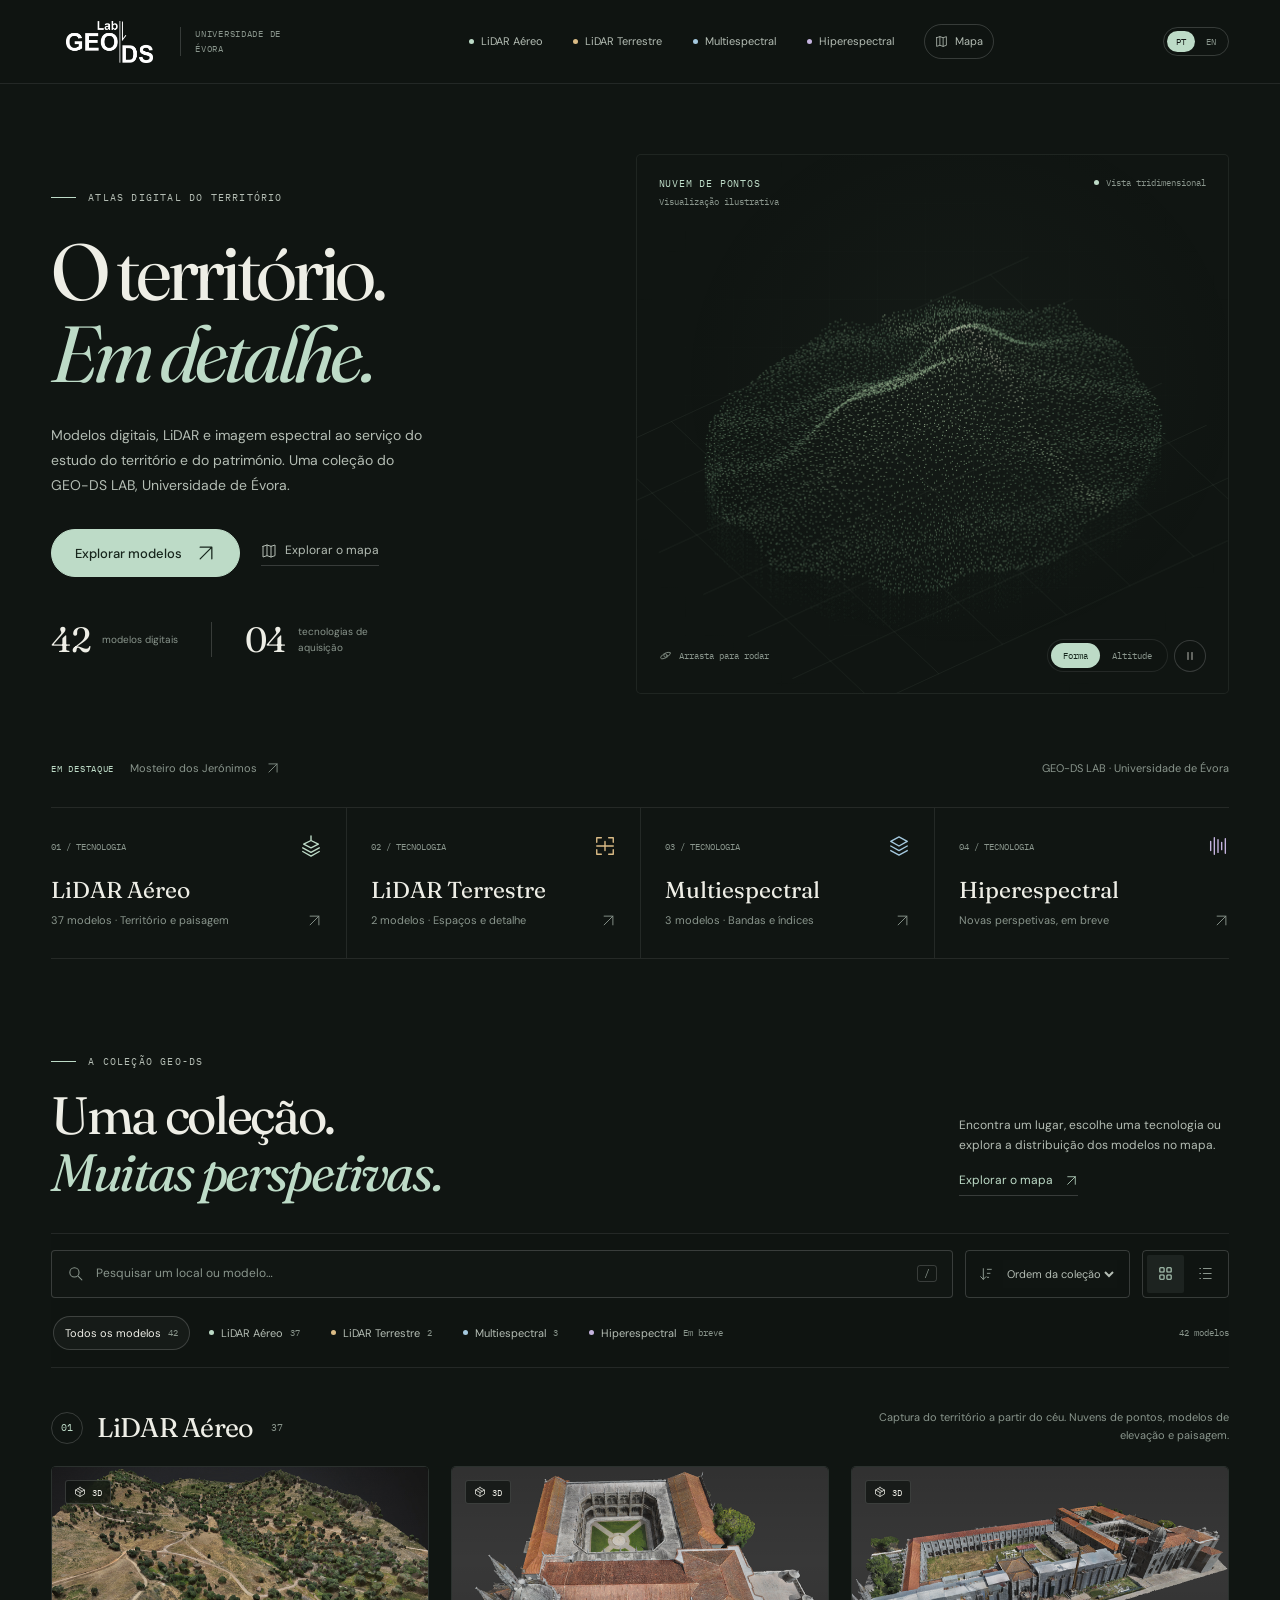
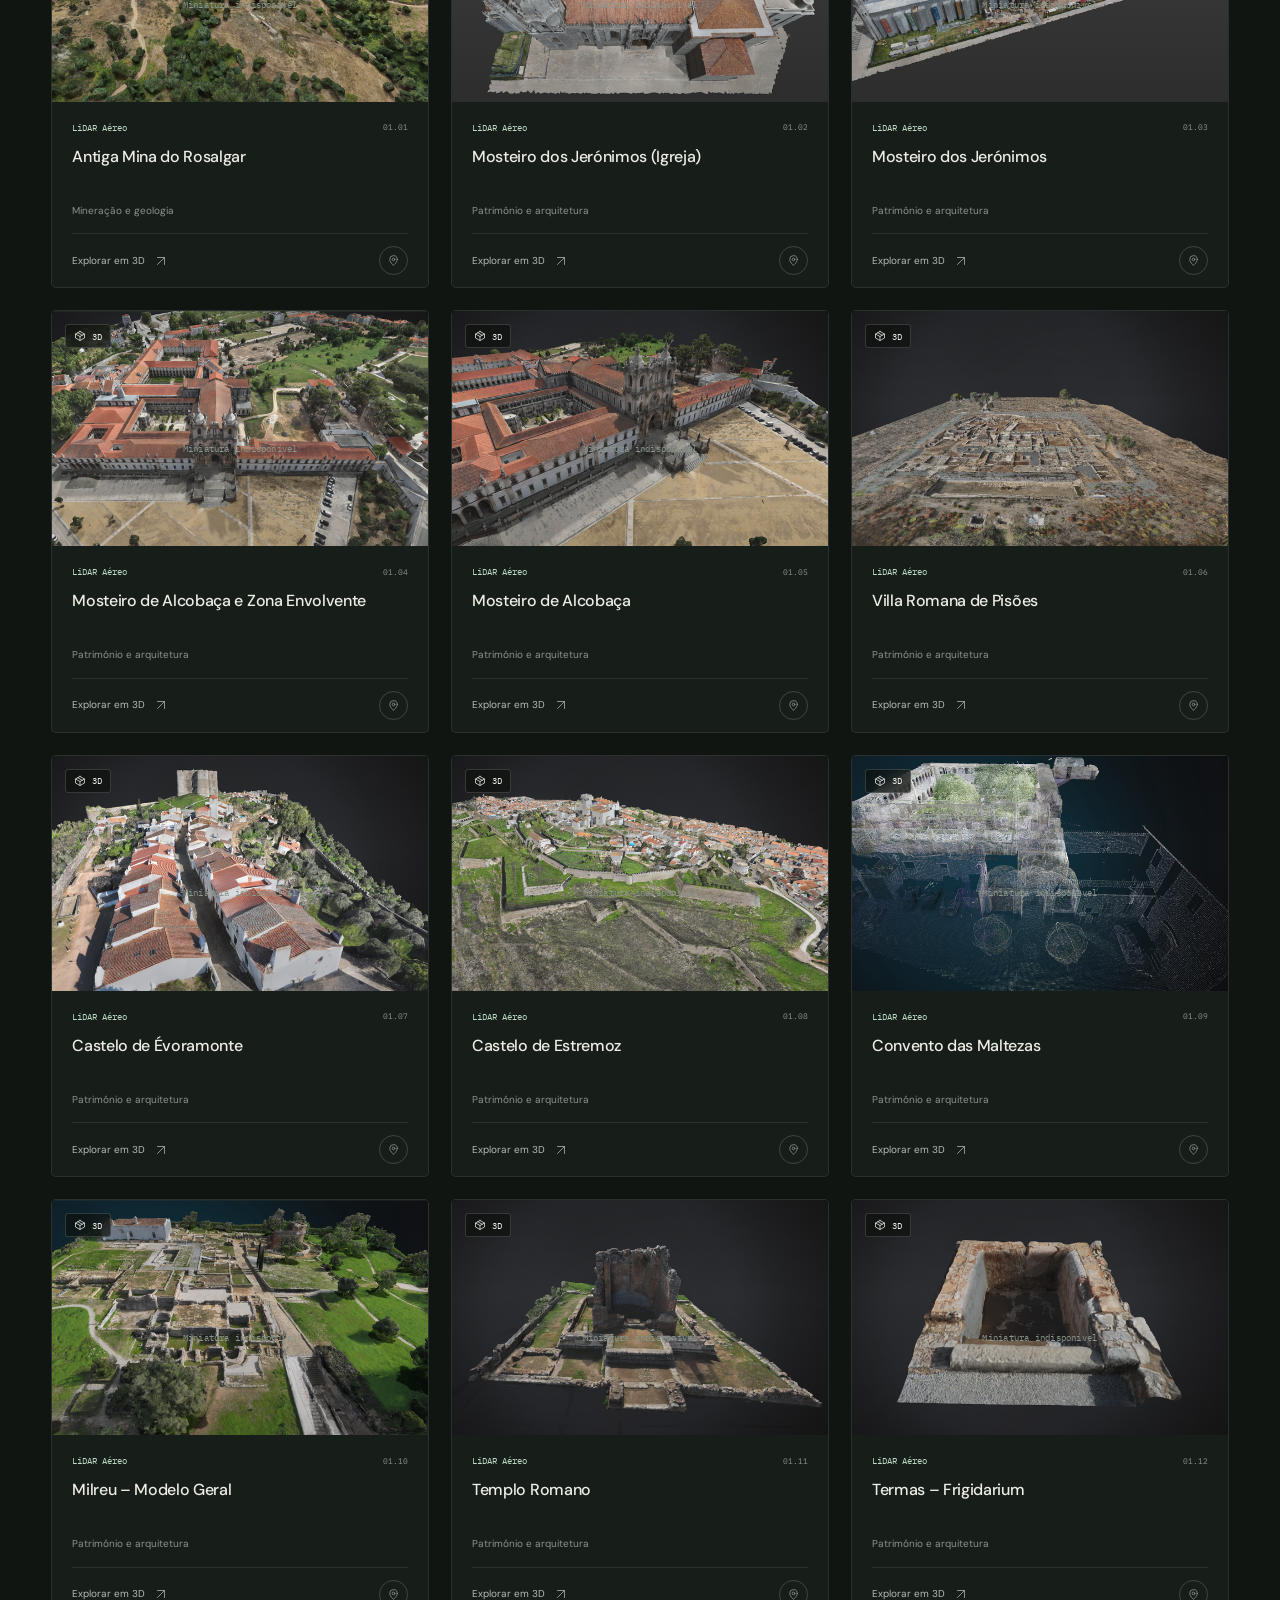
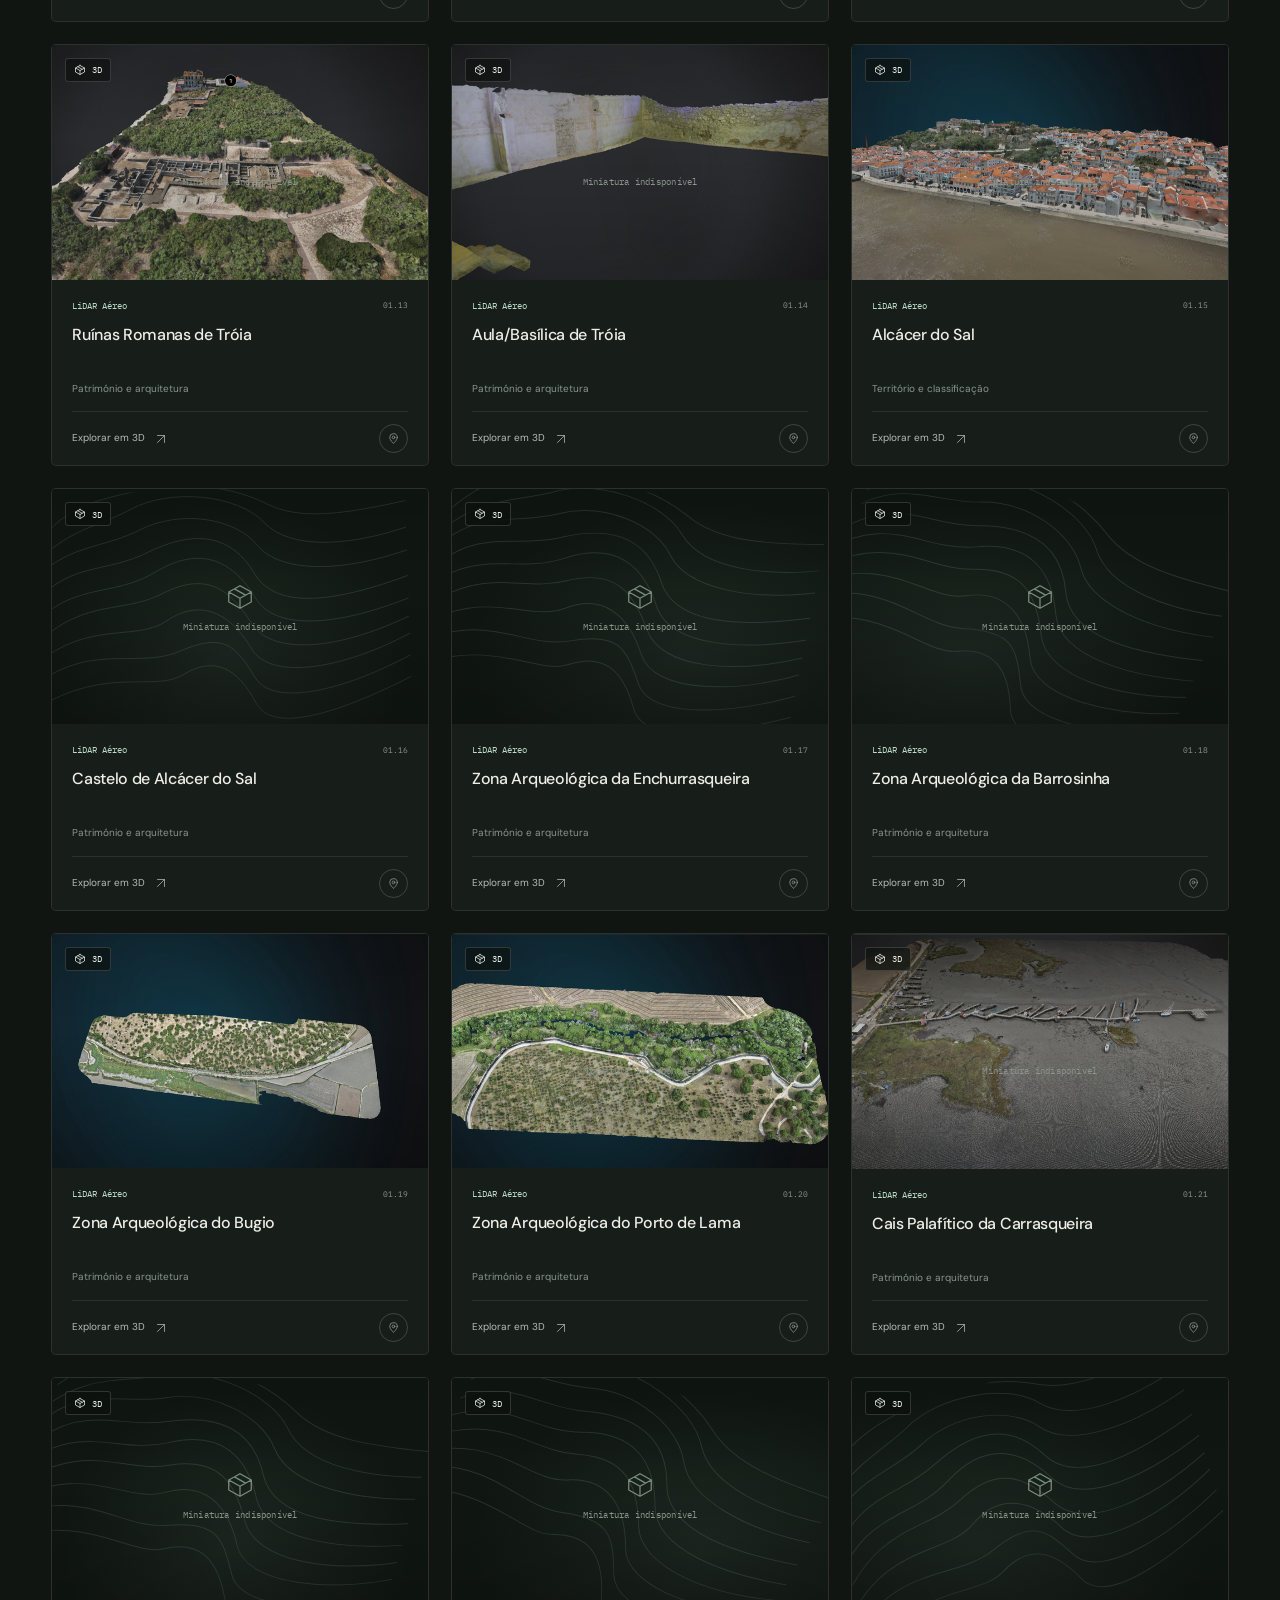
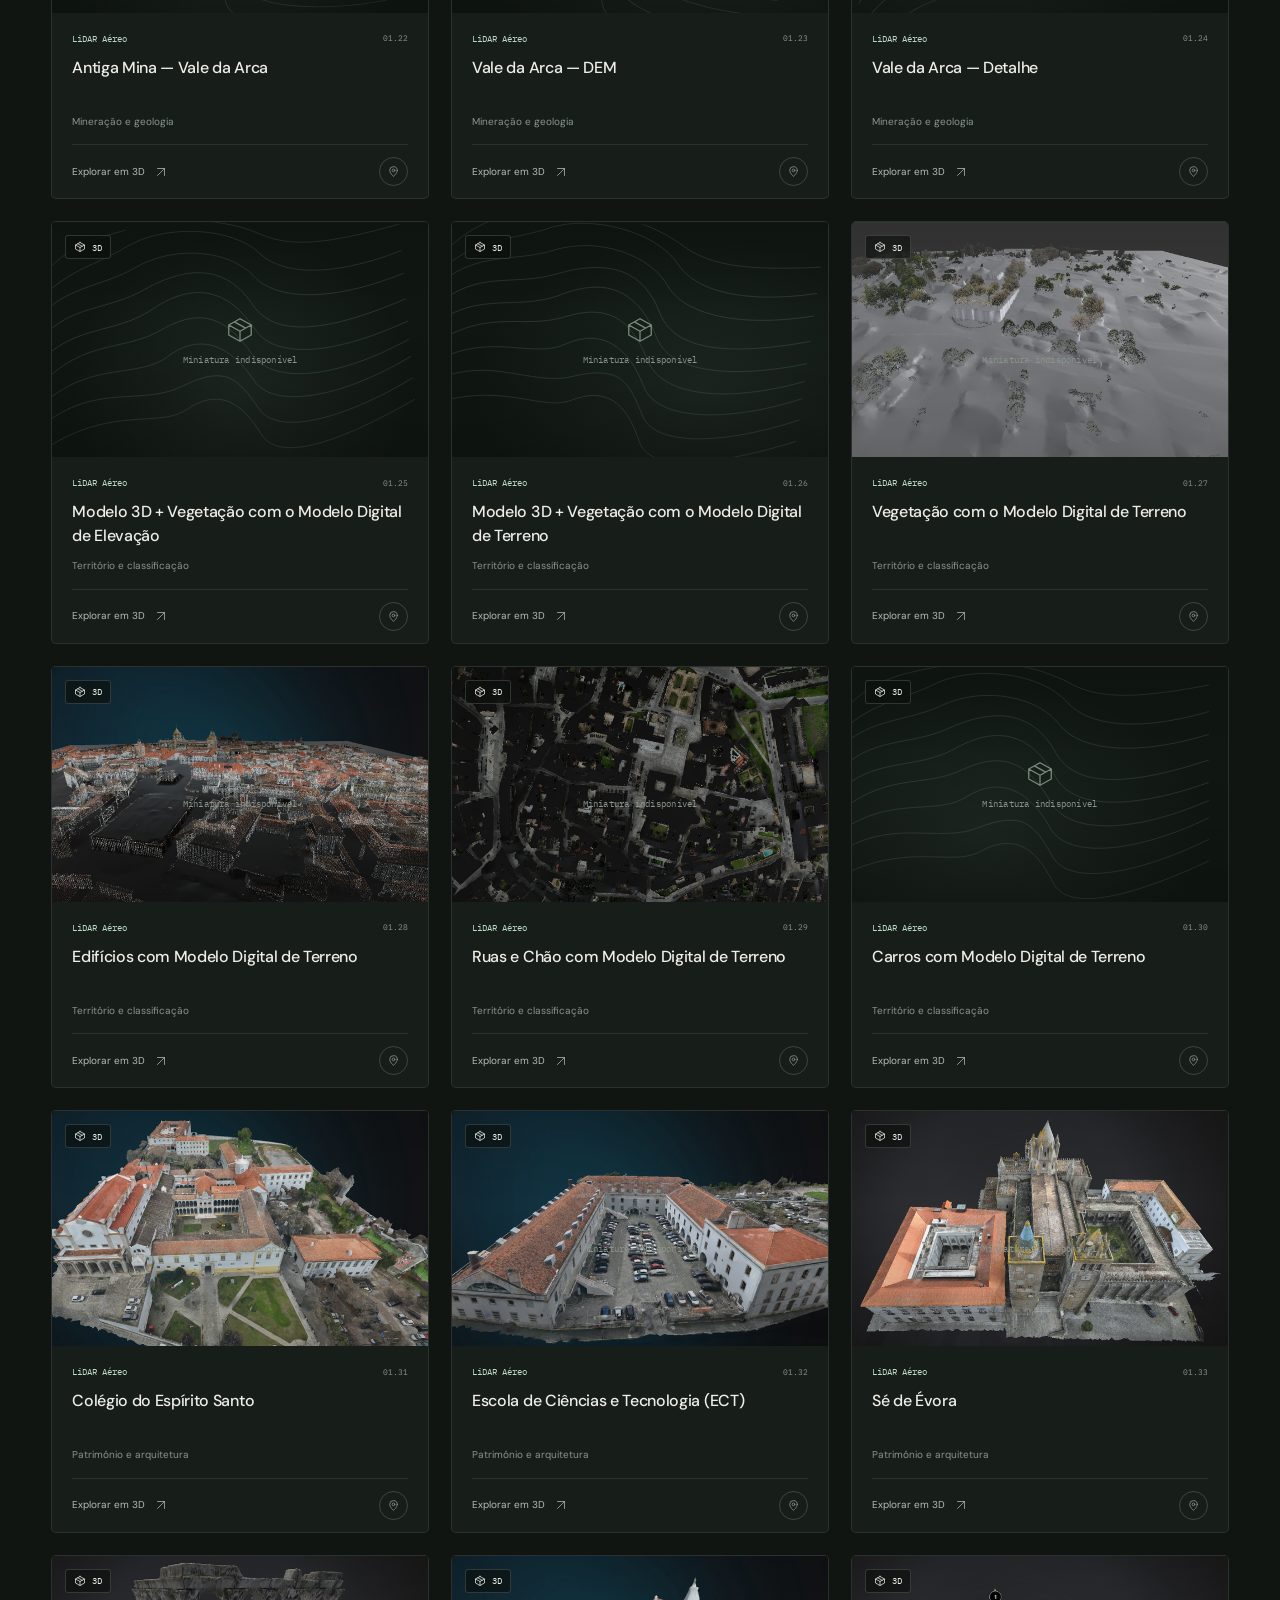
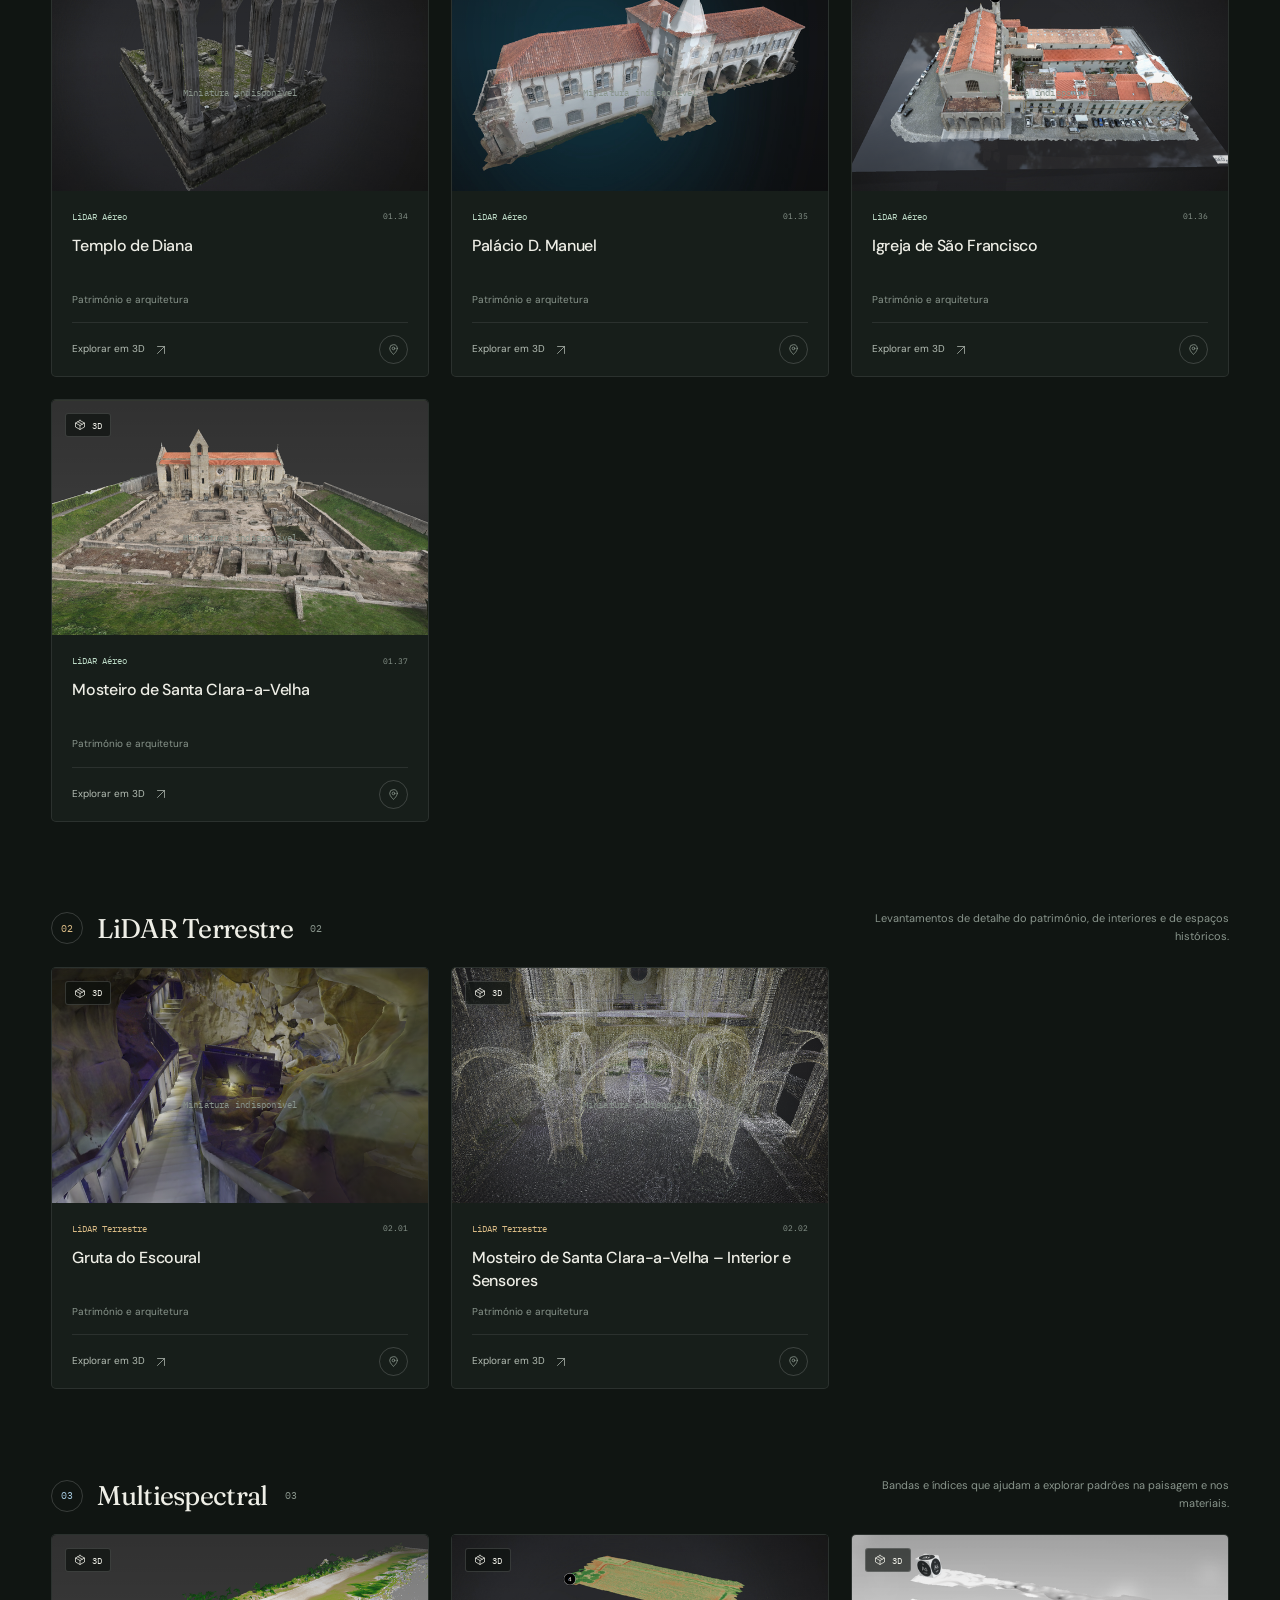
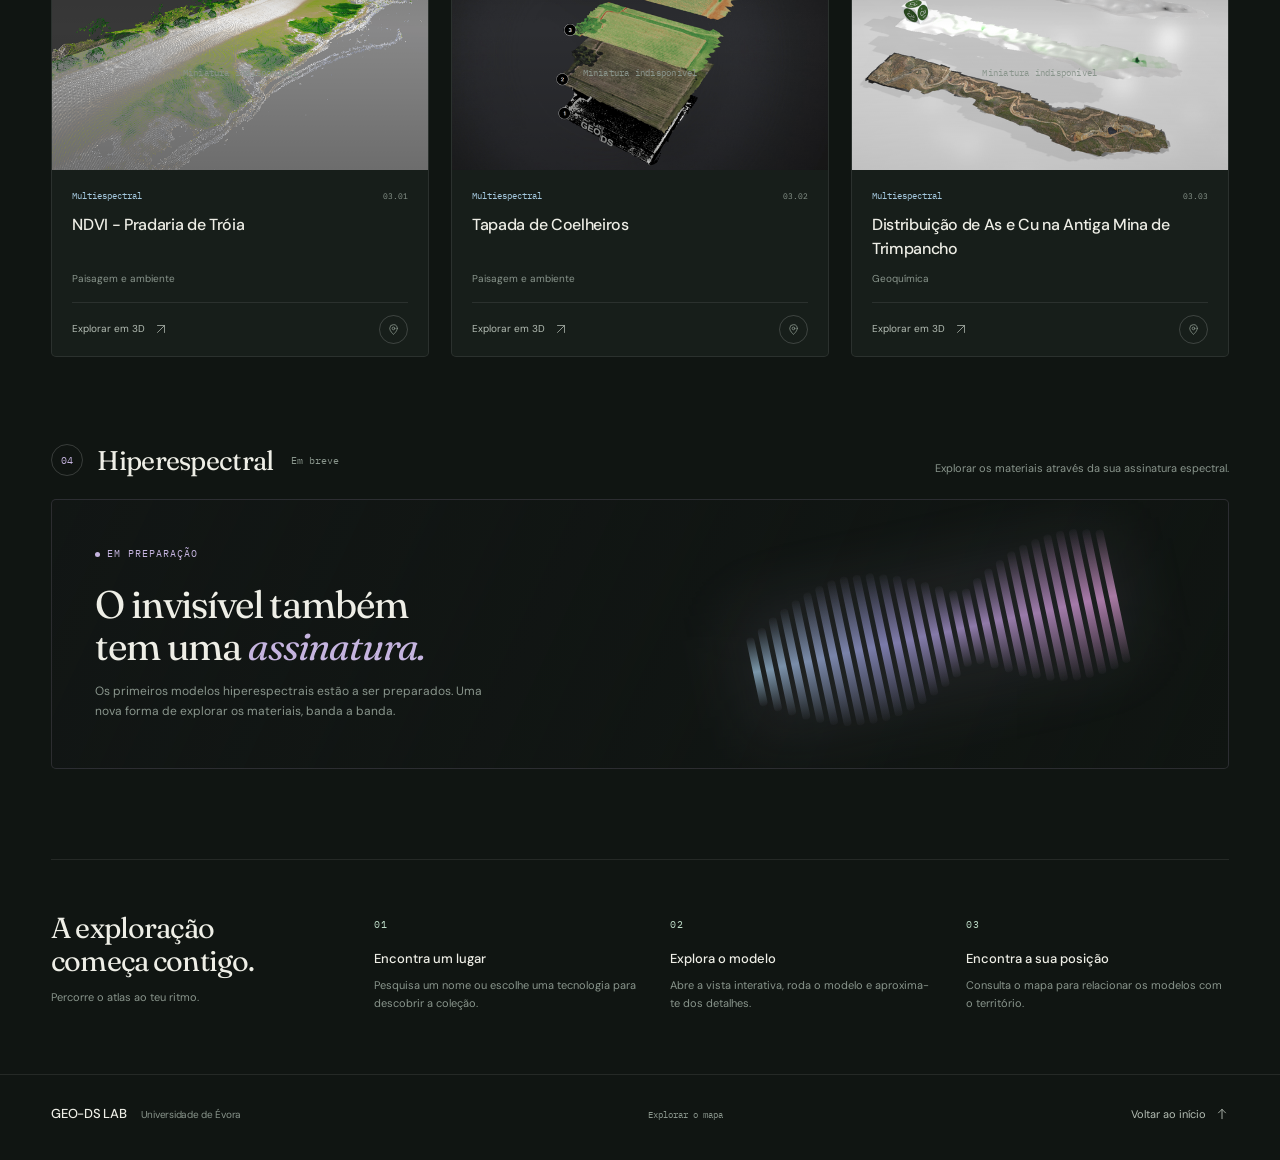
==== pt/index.html @ 9b3615e7 "Add files via upload" ====
<!DOCTYPE html><html lang="pt-PT"><head><meta charset="utf-8"><meta name="viewport" content="width=device-width, initial-scale=1"><meta name="theme-color" content="#101512"><title>GEO-DS — Atlas Digital do Território</title><meta name="description" content="Atlas digital do GEO-DS LAB, Universidade de Évora. Explora modelos do território e do património com LiDAR e imagem espectral, no catálogo ou no mapa."><link rel="preconnect" href="https://fonts.googleapis.com"><link rel="preconnect" href="https://fonts.gstatic.com" crossorigin><link href="https://fonts.googleapis.com/css2?family=DM+Sans:wght@400;500;600;700&family=Fraunces:ital,wght@0,400;0,500;0,600;1,400&family=IBM+Plex+Mono:wght@400;500&display=swap" rel="stylesheet"><link rel="stylesheet" href="../css/atlas.css"></head><body id="top" data-page="catalog"><a class="skip-link" href="#atlas">Saltar para o conteúdo</a><svg class="svg-defs" xmlns="http://www.w3.org/2000/svg" aria-hidden="true">
    <defs>
      <symbol id="i-arrow" viewBox="0 0 24 24"><path d="M5 19 19 5M5 5h14v14"/></symbol>
      <symbol id="i-right" viewBox="0 0 24 24"><path d="M4 12h16m-6-6 6 6-6 6"/></symbol>
      <symbol id="i-left" viewBox="0 0 24 24"><path d="M20 12H4m6-6-6 6 6 6"/></symbol>
      <symbol id="i-up" viewBox="0 0 24 24"><path d="M12 20V4m-6 6 6-6 6 6"/></symbol>
      <symbol id="i-close" viewBox="0 0 24 24"><path d="m6 6 12 12M18 6 6 18"/></symbol>
      <symbol id="i-search" viewBox="0 0 24 24"><circle cx="10.5" cy="10.5" r="6.5"/><path d="m16 16 5 5"/></symbol>
      <symbol id="i-grid" viewBox="0 0 24 24"><rect x="4" y="4" width="6" height="6" rx="1"/><rect x="14" y="4" width="6" height="6" rx="1"/><rect x="4" y="14" width="6" height="6" rx="1"/><rect x="14" y="14" width="6" height="6" rx="1"/></symbol>
      <symbol id="i-list" viewBox="0 0 24 24"><path d="M9 5h11M9 12h11M9 19h11M4 5h1M4 12h1M4 19h1"/></symbol>
      <symbol id="i-sort" viewBox="0 0 24 24"><path d="M8 4v16m-4-4 4 4 4-4M14 5h6m-6 6h4m-4 6h2"/></symbol>
      <symbol id="i-cube" viewBox="0 0 24 24"><path d="m12 3 9 5v8l-9 5-9-5V8l9-5Zm0 10v8M3 8l9 5 9-5M7.5 5.5l9 5"/></symbol>
      <symbol id="i-aerial" viewBox="0 0 24 24"><path d="m3 14 9 5 9-5M3 18l9 5 9-5M4 10l8-4 8 4-8 4-8-4ZM12 1v5"/></symbol>
      <symbol id="i-scan" viewBox="0 0 24 24"><path d="M8 3H3v5m13-5h5v5M3 16v5h5m8 0h5v-5M3 12h18M12 7v10"/></symbol>
      <symbol id="i-spectrum" viewBox="0 0 24 24"><path d="M4 17V7m4 14V3m4 16V5m4 11V8m4 12V4"/></symbol>
      <symbol id="i-layers" viewBox="0 0 24 24"><path d="m3 7 9-5 9 5-9 5-9-5Zm0 5 9 5 9-5M3 17l9 5 9-5"/></symbol>
      <symbol id="i-expand" viewBox="0 0 24 24"><path d="M8 3H3v5m13-5h5v5M3 16v5h5m8 0h5v-5"/></symbol>
      <symbol id="i-pause" viewBox="0 0 24 24"><path d="M8 5v14M16 5v14"/></symbol>
      <symbol id="i-play" viewBox="0 0 24 24"><path d="m8 4 12 8-12 8V4Z"/></symbol>
      <symbol id="i-menu" viewBox="0 0 24 24"><path d="M4 8h16M4 16h16"/></symbol>
      <symbol id="i-orbit" viewBox="0 0 24 24"><ellipse cx="12" cy="12" rx="10" ry="4" transform="rotate(-30 12 12)"/><circle cx="12" cy="12" r="3"/></symbol>
      <symbol id="i-brand" viewBox="0 0 40 40"><circle cx="20" cy="20" r="17"/><ellipse cx="20" cy="20" rx="8" ry="17" transform="rotate(35 20 20)"/><path d="M4 24c8-6 18-7 31-7M6 12c9 9 17 15 29 15"/><circle cx="29" cy="8" r="2" fill="currentColor" stroke="none"/></symbol>
      <symbol id="contours" viewBox="0 0 400 250"><path d="M-20 145c47-79 90-56 143-80s91-16 114 26 92 34 188-1M-20 163c50-76 99-48 151-77s85-7 106 31 95 34 188-4M-20 181c65-76 109-49 158-72s73-1 94 35 98 34 193-14M-20 200c66-73 124-38 162-62s69-4 89 33 108 25 194-24M-20 218c70-67 125-28 174-47s60-4 80 31 109 14 191-32M-20 127c35-77 88-64 135-86s104-9 126 20 89 37 184 2M-20 106c40-68 86-67 128-88s114-12 141 19 95 31 176 2M-20 239c88-61 143-24 177-43s58-6 77 33 111 5 191-35M-20 87c45-67 70-76 129-87s108-2 143 17 80 16 173-3"/></symbol>
    <symbol id="i-map" viewBox="0 0 24 24"><path d="m3 5 6-2 6 2 6-2v16l-6 2-6-2-6 2V5Zm6-2v16M15 5v16"/></symbol>
<symbol id="i-pin" viewBox="0 0 24 24"><path d="M19 10c0 5-7 11-7 11S5 15 5 10a7 7 0 1 1 14 0Z"/><circle cx="12" cy="10" r="2.5"/></symbol>
<symbol id="i-download" viewBox="0 0 24 24"><path d="M12 3v12m-5-5 5 5 5-5M4 16v5h16v-5"/></symbol>
<symbol id="i-link" viewBox="0 0 24 24"><path d="m9 15 6-6M8 17l-2 2a4 4 0 0 1-6-6l5-5a4 4 0 0 1 6 0m2-1 2-2a4 4 0 0 1 6 6l-5 5a4 4 0 0 1-6 0"/></symbol>
<symbol id="i-fit" viewBox="0 0 24 24"><path d="M8 3H3v5m13-5h5v5M3 16v5h5m8 0h5v-5"/><circle cx="12" cy="12" r="3"/></symbol></defs>
  </svg>
 <header class="site-header"><div class="nav-inner wrap">
 <a class="brand" href="#top" aria-label="GEO-DS LAB — Universidade de Évora"><img class="brand-image" src="../images/GEODS.png" alt="" width="116" height="42"><span class="brand-fallback" aria-hidden="true"><span class="brand-mark"><svg class="icon" aria-hidden="true"><use href="#i-brand"/></svg></span><span class="brand-name">GEO-DS<small>LAB</small></span></span><span class="brand-sub" aria-hidden="true">Universidade de Évora</span></a>
 <nav class="nav-links" id="main-nav" aria-label="Tecnologias e navegação do atlas"><a href="#01" data-tech="01" data-tech-nav><span class="dot"></span>LiDAR Aéreo</a><a href="#02" data-tech="02" data-tech-nav><span class="dot"></span>LiDAR Terrestre</a><a href="#03" data-tech="03" data-tech-nav><span class="dot"></span>Multiespectral</a><a href="#04" data-tech="04" data-tech-nav><span class="dot"></span>Hiperespectral</a><a href="mapa.html" class="nav-map" ><svg class="icon" aria-hidden="true"><use href="#i-map"/></svg>Mapa</a></nav>
 <div class="nav-end"><div class="lang-switch" role="group" aria-label="Idioma"><a href="../pt/index.html" hreflang="pt-PT" lang="pt-PT" data-language="pt" aria-current="page">PT</a><a href="../en/index.html" hreflang="en" lang="en" data-language="en" >EN</a></div><button class="menu-toggle icon-button" type="button" aria-label="Abrir menu" aria-controls="main-nav" aria-expanded="false" hidden><svg class="icon" aria-hidden="true"><use href="#i-menu"/></svg></button></div>
 </div><div class="reading-progress" aria-hidden="true"></div></header><main><section class="hero wrap" aria-labelledby="hero-title"><div class="hero-copy"><p class="eyebrow">Atlas Digital do Território</p><h1 id="hero-title">O território.<br><em>Em detalhe.</em></h1><p class="hero-description">Modelos digitais, LiDAR e imagem espectral ao serviço do estudo do território e do património. Uma coleção do GEO-DS LAB, Universidade de Évora.</p><div class="hero-actions"><a class="button button-primary" href="#atlas">Explorar modelos<svg class="icon" aria-hidden="true"><use href="#i-arrow"/></svg></a><a class="text-link" href="mapa.html" data-route-map><svg class="icon" aria-hidden="true"><use href="#i-map"/></svg>Explorar o mapa</a></div><div class="hero-stats"><div class="hero-stat"><b data-total-models>42</b><span>modelos digitais</span></div><div class="hero-stat"><b>04</b><span>tecnologias de aquisição</span></div></div></div><div class="hero-scene"><svg class="scene-fallback" viewBox="0 0 650 520" aria-hidden="true"><g fill="#405a48"><circle cx="151.4" cy="193.7" r="1.2"/><circle cx="161.3" cy="188.1" r="1.2"/><circle cx="171.2" cy="181.6" r="1.2"/><circle cx="181.1" cy="174.5" r="1.2"/><circle cx="191.0" cy="167.7" r="1.2"/><circle cx="200.9" cy="161.7" r="1.2"/><circle cx="210.8" cy="156.8" r="1.2"/><circle cx="220.7" cy="153.1" r="1.2"/><circle cx="230.6" cy="150.3" r="1.2"/><circle cx="240.5" cy="147.9" r="1.2"/><circle cx="250.4" cy="145.2" r="1.2"/><circle cx="128.8" cy="208.5" r="1.2"/><circle cx="138.7" cy="205.6" r="1.2"/><circle cx="148.6" cy="201.5" r="1.2"/><circle cx="158.5" cy="196.1" r="1.2"/><circle cx="168.4" cy="189.8" r="1.2"/><circle cx="178.3" cy="183.0" r="1.2"/><circle cx="188.2" cy="176.4" r="1.2"/><circle cx="198.1" cy="170.5" r="1.2"/><circle cx="208.0" cy="165.9" r="1.2"/><circle cx="217.9" cy="162.6" r="1.2"/><circle cx="227.8" cy="160.4" r="1.2"/><circle cx="237.6" cy="158.8" r="1.2"/><circle cx="247.5" cy="157.2" r="1.2"/><circle cx="257.4" cy="154.8" r="1.2"/><circle cx="267.3" cy="151.0" r="1.2"/><circle cx="277.2" cy="145.7" r="1.2"/><circle cx="287.1" cy="138.8" r="1.2"/><circle cx="297.0" cy="130.8" r="1.2"/><circle cx="106.2" cy="226.2" r="1.2"/><circle cx="116.1" cy="223.6" r="1.2"/><circle cx="126.0" cy="220.8" r="1.2"/><circle cx="135.9" cy="217.4" r="1.2"/><circle cx="145.8" cy="212.8" r="1.2"/><circle cx="155.7" cy="207.0" r="1.2"/><circle cx="165.6" cy="200.1" r="1.2"/><circle cx="175.5" cy="192.5" r="1.2"/><circle cx="185.4" cy="185.1" r="1.2"/><circle cx="195.2" cy="178.4" r="1.2"/><circle cx="205.1" cy="173.0" r="1.2"/><circle cx="215.0" cy="169.1" r="1.2"/><circle cx="224.9" cy="166.8" r="1.2"/><circle cx="234.8" cy="165.4" r="1.2"/><circle cx="244.7" cy="164.5" r="1.2"/><circle cx="254.6" cy="163.2" r="1.2"/><circle cx="264.5" cy="160.9" r="1.2"/><circle cx="274.4" cy="157.1" r="1.2"/><circle cx="284.3" cy="151.6" r="1.2"/><circle cx="294.2" cy="144.7" r="1.2"/><circle cx="304.1" cy="136.9" r="1.2"/><circle cx="314.0" cy="128.9" r="1.2"/><circle cx="323.9" cy="121.4" r="1.2"/><circle cx="93.5" cy="242.3" r="1.2"/><circle cx="103.4" cy="239.5" r="1.2"/><circle cx="113.3" cy="237.2" r="1.2"/><circle cx="123.2" cy="234.9" r="1.2"/><circle cx="133.1" cy="231.9" r="1.2"/><circle cx="143.0" cy="227.6" r="1.2"/><circle cx="152.8" cy="221.8" r="1.2"/><circle cx="162.7" cy="214.6" r="1.2"/><circle cx="172.6" cy="206.4" r="1.2"/><circle cx="182.5" cy="197.9" r="1.2"/><circle cx="192.4" cy="189.9" r="1.2"/><circle cx="202.3" cy="182.9" r="1.2"/><circle cx="212.2" cy="177.5" r="1.2"/><circle cx="222.1" cy="173.8" r="1.2"/><circle cx="232.0" cy="171.5" r="1.2"/><circle cx="241.9" cy="170.1" r="1.2"/><circle cx="251.8" cy="168.8" r="1.2"/><circle cx="261.7" cy="166.9" r="1.2"/><circle cx="271.6" cy="164.0" r="1.2"/><circle cx="281.5" cy="159.5" r="1.2"/><circle cx="291.3" cy="153.8" r="1.2"/><circle cx="301.2" cy="147.0" r="1.2"/><circle cx="311.1" cy="139.9" r="1.2"/><circle cx="321.0" cy="133.1" r="1.2"/><circle cx="330.9" cy="127.2" r="1.2"/><circle cx="340.8" cy="122.5" r="1.2"/><circle cx="350.7" cy="119.1" r="1.2"/><circle cx="90.7" cy="251.0" r="1.2"/><circle cx="100.6" cy="248.7" r="1.2"/><circle cx="110.4" cy="247.2" r="1.2"/><circle cx="120.3" cy="245.9" r="1.2"/><circle cx="130.2" cy="244.1" r="1.2"/><circle cx="140.1" cy="241.2" r="1.2"/><circle cx="150.0" cy="236.6" r="1.2"/><circle cx="159.9" cy="230.3" r="1.2"/><circle cx="169.8" cy="222.6" r="1.2"/><circle cx="179.7" cy="214.0" r="1.2"/><circle cx="189.6" cy="205.4" r="1.2"/><circle cx="199.5" cy="197.3" r="1.2"/><circle cx="209.4" cy="190.5" r="1.2"/><circle cx="219.3" cy="185.2" r="1.2"/><circle cx="229.2" cy="181.3" r="1.2"/><circle cx="239.1" cy="178.6" r="1.2"/><circle cx="248.9" cy="176.3" r="1.2"/><circle cx="258.8" cy="173.8" r="1.2"/><circle cx="268.7" cy="170.5" r="1.2"/><circle cx="278.6" cy="165.9" r="1.2"/><circle cx="288.5" cy="160.1" r="1.2"/><circle cx="298.4" cy="153.5" r="1.2"/><circle cx="308.3" cy="146.5" r="1.2"/><circle cx="318.2" cy="140.0" r="1.2"/><circle cx="328.1" cy="134.4" r="1.2"/><circle cx="338.0" cy="130.2" r="1.2"/><circle cx="347.9" cy="127.5" r="1.2"/><circle cx="357.8" cy="126.0" r="1.2"/><circle cx="367.7" cy="125.1" r="1.2"/><circle cx="87.8" cy="257.7" r="1.2"/><circle cx="97.7" cy="254.8" r="1.2"/><circle cx="107.6" cy="253.3" r="1.2"/><circle cx="117.5" cy="252.5" r="1.2"/><circle cx="127.4" cy="251.7" r="1.2"/><circle cx="137.3" cy="250.0" r="1.2"/><circle cx="147.2" cy="247.0" r="1.2"/><circle cx="157.1" cy="242.4" r="1.2"/><circle cx="167.0" cy="236.1" r="1.2"/><circle cx="176.9" cy="228.6" r="1.2"/><circle cx="186.8" cy="220.5" r="1.2"/><circle cx="196.6" cy="212.6" r="1.2"/><circle cx="206.5" cy="205.5" r="1.2"/><circle cx="216.4" cy="199.5" r="1.2"/><circle cx="226.3" cy="194.9" r="1.2"/><circle cx="236.2" cy="191.3" r="1.2"/><circle cx="246.1" cy="188.1" r="1.2"/><circle cx="256.0" cy="184.9" r="1.2"/><circle cx="265.9" cy="180.8" r="1.2"/><circle cx="275.8" cy="175.4" r="1.2"/><circle cx="285.7" cy="168.8" r="1.2"/><circle cx="295.6" cy="161.2" r="1.2"/><circle cx="305.5" cy="153.1" r="1.2"/><circle cx="315.4" cy="145.5" r="1.2"/><circle cx="345.0" cy="131.2" r="1.2"/><circle cx="354.9" cy="130.1" r="1.2"/><circle cx="364.8" cy="130.1" r="1.2"/><circle cx="374.7" cy="130.6" r="1.2"/><circle cx="384.6" cy="130.7" r="1.2"/><circle cx="85.0" cy="267.1" r="1.2"/><circle cx="94.9" cy="262.7" r="1.2"/><circle cx="104.8" cy="259.9" r="1.2"/><circle cx="114.7" cy="258.3" r="1.2"/><circle cx="124.6" cy="257.2" r="1.2"/><circle cx="134.5" cy="255.8" r="1.2"/><circle cx="144.4" cy="253.4" r="1.2"/><circle cx="154.2" cy="249.8" r="1.2"/><circle cx="164.1" cy="244.7" r="1.2"/><circle cx="174.0" cy="238.3" r="1.2"/><circle cx="183.9" cy="231.2" r="1.2"/><circle cx="193.8" cy="224.1" r="1.2"/><circle cx="203.7" cy="217.5" r="1.2"/><circle cx="213.6" cy="211.9" r="1.2"/><circle cx="223.5" cy="207.5" r="1.2"/><circle cx="233.4" cy="204.1" r="1.2"/><circle cx="243.3" cy="201.2" r="1.2"/><circle cx="253.2" cy="198.1" r="1.2"/><circle cx="263.1" cy="194.2" r="1.2"/><circle cx="273.0" cy="188.8" r="1.2"/><circle cx="282.9" cy="181.8" r="1.2"/><circle cx="292.7" cy="173.2" r="1.2"/><circle cx="302.6" cy="163.8" r="1.2"/><circle cx="362.0" cy="132.3" r="1.2"/><circle cx="371.9" cy="133.2" r="1.2"/><circle cx="381.8" cy="134.2" r="1.2"/><circle cx="391.7" cy="134.6" r="1.2"/><circle cx="401.6" cy="133.5" r="1.2"/><circle cx="82.2" cy="281.3" r="1.2"/><circle cx="92.1" cy="275.3" r="1.2"/><circle cx="102.0" cy="270.9" r="1.2"/><circle cx="111.8" cy="267.8" r="1.2"/><circle cx="121.7" cy="265.5" r="1.2"/><circle cx="131.6" cy="263.2" r="1.2"/><circle cx="141.5" cy="260.4" r="1.2"/><circle cx="151.4" cy="256.5" r="1.2"/><circle cx="161.3" cy="251.4" r="1.2"/><circle cx="171.2" cy="245.1" r="1.2"/><circle cx="181.1" cy="238.2" r="1.2"/><circle cx="191.0" cy="231.1" r="1.2"/><circle cx="200.9" cy="224.7" r="1.2"/><circle cx="210.8" cy="219.3" r="1.2"/><circle cx="220.7" cy="215.3" r="1.2"/><circle cx="230.6" cy="212.5" r="1.2"/><circle cx="240.5" cy="210.4" r="1.2"/><circle cx="250.3" cy="208.5" r="1.2"/><circle cx="260.2" cy="205.8" r="1.2"/><circle cx="270.1" cy="201.7" r="1.2"/><circle cx="280.0" cy="195.5" r="1.2"/><circle cx="289.9" cy="187.4" r="1.2"/><circle cx="299.8" cy="177.7" r="1.2"/><circle cx="309.7" cy="167.3" r="1.2"/><circle cx="378.9" cy="137.4" r="1.2"/><circle cx="388.8" cy="138.2" r="1.2"/><circle cx="398.7" cy="138.0" r="1.2"/><circle cx="408.6" cy="136.3" r="1.2"/><circle cx="418.5" cy="132.7" r="1.2"/><circle cx="79.3" cy="296.7" r="1.2"/><circle cx="89.2" cy="290.3" r="1.2"/><circle cx="99.1" cy="285.2" r="1.2"/><circle cx="109.0" cy="281.2" r="1.2"/><circle cx="118.9" cy="278.0" r="1.2"/><circle cx="128.8" cy="274.9" r="1.2"/><circle cx="138.7" cy="271.3" r="1.2"/><circle cx="148.6" cy="266.7" r="1.2"/><circle cx="158.5" cy="260.9" r="1.2"/><circle cx="168.4" cy="253.8" r="1.2"/><circle cx="178.3" cy="246.0" r="1.2"/><circle cx="188.2" cy="237.9" r="1.2"/><circle cx="198.1" cy="230.4" r="1.2"/><circle cx="227.7" cy="216.3" r="1.2"/><circle cx="237.6" cy="214.5" r="1.2"/><circle cx="247.5" cy="213.3" r="1.2"/><circle cx="257.4" cy="212.0" r="1.2"/><circle cx="267.3" cy="209.5" r="1.2"/><circle cx="277.2" cy="205.1" r="1.2"/><circle cx="287.1" cy="198.6" r="1.2"/><circle cx="297.0" cy="190.0" r="1.2"/><circle cx="306.9" cy="179.9" r="1.2"/><circle cx="386.0" cy="143.8" r="1.2"/><circle cx="395.9" cy="144.2" r="1.2"/><circle cx="405.8" cy="143.1" r="1.2"/><circle cx="415.7" cy="140.1" r="1.2"/><circle cx="425.6" cy="135.4" r="1.2"/><circle cx="435.5" cy="129.5" r="1.2"/><circle cx="76.5" cy="308.9" r="1.2"/><circle cx="86.4" cy="302.9" r="1.2"/><circle cx="96.3" cy="298.0" r="1.2"/><circle cx="106.2" cy="294.2" r="1.2"/><circle cx="116.1" cy="291.1" r="1.2"/><circle cx="126.0" cy="288.1" r="1.2"/><circle cx="135.9" cy="284.6" r="1.2"/><circle cx="145.8" cy="280.1" r="1.2"/><circle cx="155.7" cy="274.0" r="1.2"/><circle cx="165.5" cy="266.5" r="1.2"/><circle cx="175.4" cy="257.7" r="1.2"/><circle cx="185.3" cy="248.4" r="1.2"/><circle cx="254.6" cy="214.0" r="1.2"/><circle cx="264.5" cy="212.4" r="1.2"/><circle cx="274.4" cy="209.4" r="1.2"/><circle cx="284.3" cy="204.5" r="1.2"/><circle cx="294.1" cy="197.4" r="1.2"/><circle cx="393.1" cy="151.8" r="1.2"/><circle cx="403.0" cy="152.0" r="1.2"/><circle cx="412.9" cy="150.2" r="1.2"/><circle cx="422.8" cy="146.2" r="1.2"/><circle cx="432.6" cy="140.5" r="1.2"/><circle cx="442.5" cy="133.6" r="1.2"/><circle cx="452.4" cy="126.5" r="1.2"/><circle cx="83.6" cy="311.4" r="1.2"/><circle cx="93.5" cy="306.7" r="1.2"/><circle cx="103.4" cy="303.1" r="1.2"/><circle cx="113.2" cy="300.5" r="1.2"/><circle cx="123.1" cy="298.3" r="1.2"/><circle cx="133.0" cy="295.7" r="1.2"/><circle cx="142.9" cy="292.1" r="1.2"/><circle cx="152.8" cy="286.9" r="1.2"/><circle cx="162.7" cy="279.9" r="1.2"/><circle cx="172.6" cy="271.3" r="1.2"/><circle cx="182.5" cy="261.6" r="1.2"/><circle cx="192.4" cy="251.4" r="1.2"/><circle cx="400.1" cy="159.1" r="1.2"/><circle cx="410.0" cy="159.7" r="1.2"/><circle cx="419.9" cy="157.8" r="1.2"/><circle cx="429.8" cy="153.6" r="1.2"/><circle cx="439.7" cy="147.5" r="1.2"/><circle cx="449.6" cy="140.3" r="1.2"/><circle cx="459.5" cy="133.1" r="1.2"/><circle cx="80.7" cy="319.3" r="1.2"/><circle cx="90.6" cy="313.7" r="1.2"/><circle cx="100.5" cy="309.5" r="1.2"/><circle cx="110.4" cy="306.6" r="1.2"/><circle cx="120.3" cy="304.5" r="1.2"/><circle cx="130.2" cy="302.5" r="1.2"/><circle cx="140.1" cy="299.8" r="1.2"/><circle cx="150.0" cy="295.7" r="1.2"/><circle cx="159.9" cy="289.9" r="1.2"/><circle cx="169.8" cy="282.2" r="1.2"/><circle cx="179.7" cy="273.1" r="1.2"/><circle cx="189.6" cy="263.0" r="1.2"/><circle cx="407.2" cy="163.7" r="1.2"/><circle cx="417.1" cy="165.1" r="1.2"/><circle cx="427.0" cy="163.9" r="1.2"/><circle cx="436.9" cy="160.2" r="1.2"/><circle cx="446.8" cy="154.6" r="1.2"/><circle cx="456.7" cy="148.1" r="1.2"/><circle cx="466.6" cy="141.6" r="1.2"/><circle cx="476.4" cy="135.9" r="1.2"/><circle cx="87.8" cy="323.9" r="1.2"/><circle cx="97.7" cy="318.1" r="1.2"/><circle cx="107.6" cy="313.7" r="1.2"/><circle cx="117.5" cy="310.6" r="1.2"/><circle cx="127.4" cy="308.0" r="1.2"/><circle cx="137.3" cy="305.1" r="1.2"/><circle cx="147.2" cy="301.3" r="1.2"/><circle cx="157.1" cy="296.0" r="1.2"/><circle cx="166.9" cy="289.0" r="1.2"/><circle cx="176.8" cy="280.4" r="1.2"/><circle cx="424.2" cy="167.5" r="1.2"/><circle cx="434.0" cy="167.0" r="1.2"/><circle cx="443.9" cy="164.2" r="1.2"/><circle cx="453.8" cy="159.8" r="1.2"/><circle cx="463.7" cy="154.7" r="1.2"/><circle cx="473.6" cy="149.7" r="1.2"/><circle cx="483.5" cy="145.4" r="1.2"/><circle cx="94.9" cy="331.6" r="1.2"/><circle cx="104.8" cy="325.7" r="1.2"/><circle cx="114.7" cy="321.0" r="1.2"/><circle cx="124.5" cy="317.1" r="1.2"/><circle cx="134.4" cy="313.2" r="1.2"/><circle cx="144.3" cy="308.6" r="1.2"/><circle cx="154.2" cy="302.8" r="1.2"/><circle cx="164.1" cy="295.4" r="1.2"/><circle cx="441.1" cy="167.9" r="1.2"/><circle cx="451.0" cy="165.7" r="1.2"/><circle cx="460.9" cy="162.5" r="1.2"/><circle cx="470.8" cy="158.9" r="1.2"/><circle cx="480.7" cy="155.7" r="1.2"/><circle cx="490.6" cy="153.2" r="1.2"/><circle cx="500.5" cy="151.3" r="1.2"/><circle cx="92.0" cy="347.4" r="1.2"/><circle cx="101.9" cy="341.0" r="1.2"/><circle cx="111.8" cy="335.6" r="1.2"/><circle cx="121.7" cy="330.8" r="1.2"/><circle cx="131.6" cy="326.2" r="1.2"/><circle cx="141.5" cy="320.9" r="1.2"/><circle cx="151.4" cy="314.4" r="1.2"/><circle cx="161.3" cy="306.2" r="1.2"/><circle cx="458.1" cy="166.9" r="1.2"/><circle cx="468.0" cy="164.2" r="1.2"/><circle cx="477.9" cy="161.7" r="1.2"/><circle cx="487.7" cy="159.8" r="1.2"/><circle cx="497.6" cy="158.7" r="1.2"/><circle cx="507.5" cy="158.1" r="1.2"/><circle cx="99.1" cy="354.6" r="1.2"/><circle cx="109.0" cy="349.6" r="1.2"/><circle cx="118.9" cy="345.3" r="1.2"/><circle cx="128.8" cy="341.0" r="1.2"/><circle cx="138.7" cy="336.2" r="1.2"/><circle cx="148.6" cy="330.0" r="1.2"/><circle cx="158.5" cy="321.9" r="1.2"/><circle cx="484.9" cy="165.4" r="1.2"/><circle cx="494.8" cy="164.0" r="1.2"/><circle cx="504.7" cy="163.4" r="1.2"/><circle cx="514.6" cy="163.2" r="1.2"/><circle cx="106.2" cy="359.7" r="1.2"/><circle cx="116.1" cy="356.1" r="1.2"/><circle cx="125.9" cy="352.9" r="1.2"/><circle cx="135.8" cy="349.4" r="1.2"/><circle cx="145.7" cy="344.7" r="1.2"/><circle cx="155.6" cy="338.0" r="1.2"/><circle cx="165.5" cy="329.1" r="1.2"/><circle cx="482.1" cy="174.3" r="1.2"/><circle cx="492.0" cy="172.1" r="1.2"/><circle cx="501.9" cy="170.6" r="1.2"/><circle cx="511.8" cy="169.7" r="1.2"/><circle cx="521.7" cy="168.9" r="1.2"/><circle cx="113.2" cy="363.5" r="1.2"/><circle cx="123.1" cy="360.8" r="1.2"/><circle cx="133.0" cy="358.3" r="1.2"/><circle cx="142.9" cy="355.1" r="1.2"/><circle cx="152.8" cy="350.4" r="1.2"/><circle cx="162.7" cy="343.5" r="1.2"/><circle cx="172.6" cy="334.2" r="1.2"/><circle cx="479.3" cy="186.7" r="1.2"/><circle cx="489.1" cy="184.2" r="1.2"/><circle cx="499.0" cy="182.1" r="1.2"/><circle cx="508.9" cy="180.4" r="1.2"/><circle cx="518.8" cy="178.8" r="1.2"/><circle cx="528.7" cy="177.0" r="1.2"/><circle cx="120.3" cy="368.6" r="1.2"/><circle cx="130.2" cy="365.9" r="1.2"/><circle cx="140.1" cy="363.1" r="1.2"/><circle cx="150.0" cy="359.5" r="1.2"/><circle cx="159.9" cy="354.2" r="1.2"/><circle cx="169.7" cy="346.7" r="1.2"/><circle cx="179.6" cy="337.0" r="1.2"/><circle cx="476.4" cy="198.4" r="1.2"/><circle cx="486.3" cy="196.6" r="1.2"/><circle cx="496.2" cy="195.0" r="1.2"/><circle cx="506.1" cy="193.5" r="1.2"/><circle cx="516.0" cy="192.1" r="1.2"/><circle cx="525.9" cy="190.1" r="1.2"/><circle cx="535.8" cy="187.3" r="1.2"/><circle cx="127.3" cy="376.7" r="1.2"/><circle cx="137.2" cy="373.4" r="1.2"/><circle cx="147.1" cy="369.7" r="1.2"/><circle cx="157.0" cy="364.9" r="1.2"/><circle cx="166.9" cy="358.3" r="1.2"/><circle cx="176.8" cy="349.7" r="1.2"/><circle cx="483.5" cy="205.4" r="1.2"/><circle cx="493.4" cy="204.8" r="1.2"/><circle cx="503.3" cy="204.4" r="1.2"/><circle cx="513.2" cy="204.0" r="1.2"/><circle cx="523.1" cy="203.1" r="1.2"/><circle cx="532.9" cy="201.3" r="1.2"/><circle cx="542.8" cy="198.0" r="1.2"/><circle cx="134.4" cy="387.8" r="1.2"/><circle cx="144.3" cy="383.9" r="1.2"/><circle cx="154.2" cy="379.1" r="1.2"/><circle cx="164.1" cy="372.9" r="1.2"/><circle cx="174.0" cy="364.8" r="1.2"/><circle cx="183.9" cy="354.8" r="1.2"/><circle cx="490.5" cy="210.7" r="1.2"/><circle cx="500.4" cy="210.9" r="1.2"/><circle cx="510.3" cy="211.5" r="1.2"/><circle cx="520.2" cy="211.9" r="1.2"/><circle cx="530.1" cy="211.5" r="1.2"/><circle cx="540.0" cy="209.9" r="1.2"/><circle cx="549.9" cy="206.6" r="1.2"/><circle cx="141.5" cy="399.6" r="1.2"/><circle cx="151.4" cy="395.7" r="1.2"/><circle cx="161.3" cy="390.4" r="1.2"/><circle cx="171.2" cy="383.1" r="1.2"/><circle cx="181.0" cy="373.9" r="1.2"/><circle cx="190.9" cy="362.9" r="1.2"/><circle cx="497.6" cy="216.2" r="1.2"/><circle cx="507.5" cy="216.5" r="1.2"/><circle cx="517.4" cy="217.1" r="1.2"/><circle cx="527.3" cy="217.5" r="1.2"/><circle cx="537.2" cy="217.2" r="1.2"/><circle cx="547.1" cy="215.4" r="1.2"/><circle cx="557.0" cy="211.9" r="1.2"/><circle cx="158.4" cy="406.3" r="1.2"/><circle cx="168.3" cy="400.9" r="1.2"/><circle cx="178.2" cy="393.5" r="1.2"/><circle cx="188.1" cy="384.0" r="1.2"/><circle cx="198.0" cy="372.8" r="1.2"/><circle cx="504.7" cy="224.1" r="1.2"/><circle cx="514.6" cy="223.7" r="1.2"/><circle cx="524.5" cy="223.6" r="1.2"/><circle cx="534.4" cy="223.1" r="1.2"/><circle cx="544.2" cy="221.7" r="1.2"/><circle cx="554.1" cy="219.0" r="1.2"/><circle cx="564.0" cy="214.8" r="1.2"/><circle cx="165.5" cy="413.8" r="1.2"/><circle cx="175.4" cy="408.7" r="1.2"/><circle cx="185.3" cy="401.5" r="1.2"/><circle cx="195.2" cy="392.5" r="1.2"/><circle cx="205.1" cy="382.2" r="1.2"/><circle cx="215.0" cy="371.3" r="1.2"/><circle cx="432.6" cy="267.4" r="1.2"/><circle cx="442.5" cy="263.9" r="1.2"/><circle cx="452.4" cy="259.1" r="1.2"/><circle cx="462.3" cy="253.7" r="1.2"/><circle cx="472.2" cy="248.2" r="1.2"/><circle cx="482.1" cy="243.3" r="1.2"/><circle cx="491.9" cy="239.5" r="1.2"/><circle cx="501.8" cy="236.7" r="1.2"/><circle cx="511.7" cy="235.0" r="1.2"/><circle cx="521.6" cy="233.8" r="1.2"/><circle cx="531.5" cy="232.5" r="1.2"/><circle cx="541.4" cy="230.6" r="1.2"/><circle cx="551.3" cy="227.6" r="1.2"/><circle cx="561.2" cy="223.2" r="1.2"/><circle cx="172.6" cy="418.4" r="1.2"/><circle cx="182.4" cy="413.2" r="1.2"/><circle cx="192.3" cy="406.3" r="1.2"/><circle cx="202.2" cy="398.1" r="1.2"/><circle cx="212.1" cy="389.1" r="1.2"/><circle cx="222.0" cy="380.0" r="1.2"/><circle cx="231.9" cy="371.4" r="1.2"/><circle cx="429.8" cy="280.7" r="1.2"/><circle cx="439.7" cy="278.3" r="1.2"/><circle cx="449.5" cy="274.3" r="1.2"/><circle cx="459.4" cy="269.4" r="1.2"/><circle cx="469.3" cy="264.0" r="1.2"/><circle cx="479.2" cy="259.0" r="1.2"/><circle cx="489.1" cy="254.7" r="1.2"/><circle cx="499.0" cy="251.5" r="1.2"/><circle cx="508.9" cy="249.2" r="1.2"/><circle cx="518.8" cy="247.5" r="1.2"/><circle cx="528.7" cy="245.8" r="1.2"/><circle cx="538.6" cy="243.6" r="1.2"/><circle cx="548.5" cy="240.3" r="1.2"/><circle cx="558.4" cy="235.6" r="1.2"/><circle cx="568.3" cy="229.5" r="1.2"/><circle cx="189.5" cy="416.2" r="1.2"/><circle cx="199.4" cy="409.1" r="1.2"/><circle cx="209.3" cy="401.2" r="1.2"/><circle cx="219.2" cy="393.4" r="1.2"/><circle cx="229.1" cy="386.0" r="1.2"/><circle cx="239.0" cy="379.6" r="1.2"/><circle cx="248.9" cy="374.2" r="1.2"/><circle cx="258.8" cy="369.7" r="1.2"/><circle cx="268.7" cy="365.6" r="1.2"/><circle cx="278.5" cy="361.3" r="1.2"/><circle cx="288.4" cy="356.2" r="1.2"/><circle cx="298.3" cy="349.9" r="1.2"/><circle cx="426.9" cy="291.5" r="1.2"/><circle cx="436.8" cy="289.3" r="1.2"/><circle cx="446.7" cy="285.7" r="1.2"/><circle cx="456.6" cy="281.0" r="1.2"/><circle cx="466.5" cy="275.9" r="1.2"/><circle cx="476.4" cy="270.9" r="1.2"/><circle cx="486.3" cy="266.7" r="1.2"/><circle cx="496.2" cy="263.5" r="1.2"/><circle cx="506.1" cy="261.4" r="1.2"/><circle cx="516.0" cy="260.1" r="1.2"/><circle cx="525.9" cy="259.0" r="1.2"/><circle cx="535.8" cy="257.5" r="1.2"/><circle cx="545.6" cy="254.9" r="1.2"/><circle cx="555.5" cy="250.8" r="1.2"/><circle cx="565.4" cy="245.0" r="1.2"/><circle cx="196.6" cy="420.1" r="1.2"/><circle cx="206.5" cy="412.2" r="1.2"/><circle cx="216.4" cy="404.3" r="1.2"/><circle cx="226.2" cy="396.9" r="1.2"/><circle cx="236.1" cy="390.8" r="1.2"/><circle cx="246.0" cy="385.9" r="1.2"/><circle cx="255.9" cy="382.4" r="1.2"/><circle cx="265.8" cy="379.6" r="1.2"/><circle cx="275.7" cy="377.1" r="1.2"/><circle cx="285.6" cy="374.1" r="1.2"/><circle cx="295.5" cy="370.0" r="1.2"/><circle cx="305.4" cy="364.3" r="1.2"/><circle cx="315.3" cy="357.2" r="1.2"/><circle cx="325.2" cy="348.8" r="1.2"/><circle cx="414.2" cy="306.2" r="1.2"/><circle cx="424.1" cy="304.4" r="1.2"/><circle cx="434.0" cy="301.5" r="1.2"/><circle cx="443.9" cy="297.2" r="1.2"/><circle cx="453.8" cy="292.0" r="1.2"/><circle cx="463.7" cy="286.2" r="1.2"/><circle cx="473.6" cy="280.5" r="1.2"/><circle cx="483.5" cy="275.6" r="1.2"/><circle cx="493.4" cy="272.0" r="1.2"/><circle cx="503.2" cy="269.7" r="1.2"/><circle cx="513.1" cy="268.6" r="1.2"/><circle cx="523.0" cy="268.2" r="1.2"/><circle cx="532.9" cy="267.7" r="1.2"/><circle cx="542.8" cy="266.5" r="1.2"/><circle cx="552.7" cy="263.9" r="1.2"/><circle cx="562.6" cy="259.6" r="1.2"/><circle cx="572.5" cy="253.5" r="1.2"/><circle cx="213.5" cy="417.7" r="1.2"/><circle cx="223.4" cy="409.5" r="1.2"/><circle cx="233.3" cy="402.3" r="1.2"/><circle cx="243.2" cy="396.6" r="1.2"/><circle cx="253.1" cy="392.6" r="1.2"/><circle cx="263.0" cy="389.8" r="1.2"/><circle cx="272.9" cy="387.8" r="1.2"/><circle cx="282.8" cy="385.8" r="1.2"/><circle cx="292.7" cy="383.2" r="1.2"/><circle cx="302.6" cy="379.3" r="1.2"/><circle cx="312.5" cy="374.0" r="1.2"/><circle cx="322.3" cy="367.3" r="1.2"/><circle cx="332.2" cy="359.7" r="1.2"/><circle cx="342.1" cy="351.7" r="1.2"/><circle cx="352.0" cy="344.2" r="1.2"/><circle cx="391.6" cy="326.8" r="1.2"/><circle cx="401.5" cy="325.2" r="1.2"/><circle cx="411.4" cy="323.5" r="1.2"/><circle cx="421.3" cy="321.2" r="1.2"/><circle cx="431.2" cy="317.6" r="1.2"/><circle cx="441.1" cy="312.6" r="1.2"/><circle cx="451.0" cy="306.4" r="1.2"/><circle cx="460.8" cy="299.4" r="1.2"/><circle cx="470.7" cy="292.3" r="1.2"/><circle cx="480.6" cy="285.9" r="1.2"/><circle cx="490.5" cy="280.7" r="1.2"/><circle cx="500.4" cy="277.1" r="1.2"/><circle cx="510.3" cy="275.1" r="1.2"/><circle cx="520.2" cy="274.3" r="1.2"/><circle cx="530.1" cy="274.1" r="1.2"/><circle cx="540.0" cy="273.7" r="1.2"/><circle cx="549.9" cy="272.3" r="1.2"/><circle cx="559.8" cy="269.6" r="1.2"/><circle cx="569.7" cy="265.1" r="1.2"/><circle cx="230.5" cy="417.5" r="1.2"/><circle cx="240.4" cy="410.6" r="1.2"/><circle cx="250.3" cy="405.3" r="1.2"/><circle cx="260.2" cy="401.5" r="1.2"/><circle cx="270.1" cy="398.7" r="1.2"/><circle cx="279.9" cy="396.5" r="1.2"/><circle cx="289.8" cy="394.0" r="1.2"/><circle cx="299.7" cy="390.7" r="1.2"/><circle cx="309.6" cy="386.2" r="1.2"/><circle cx="319.5" cy="380.4" r="1.2"/><circle cx="329.4" cy="373.6" r="1.2"/><circle cx="339.3" cy="366.4" r="1.2"/><circle cx="349.2" cy="359.3" r="1.2"/><circle cx="359.1" cy="353.2" r="1.2"/><circle cx="369.0" cy="348.3" r="1.2"/><circle cx="378.9" cy="344.9" r="1.2"/><circle cx="388.8" cy="342.7" r="1.2"/><circle cx="398.7" cy="341.4" r="1.2"/><circle cx="408.5" cy="340.1" r="1.2"/><circle cx="418.4" cy="338.2" r="1.2"/><circle cx="428.3" cy="335.1" r="1.2"/><circle cx="438.2" cy="330.4" r="1.2"/><circle cx="448.1" cy="324.1" r="1.2"/><circle cx="458.0" cy="316.6" r="1.2"/><circle cx="467.9" cy="308.5" r="1.2"/><circle cx="477.8" cy="300.6" r="1.2"/><circle cx="487.7" cy="293.7" r="1.2"/><circle cx="497.6" cy="288.2" r="1.2"/><circle cx="507.5" cy="284.4" r="1.2"/><circle cx="517.4" cy="282.1" r="1.2"/><circle cx="527.3" cy="280.8" r="1.2"/><circle cx="537.2" cy="280.0" r="1.2"/><circle cx="547.0" cy="278.7" r="1.2"/><circle cx="556.9" cy="276.4" r="1.2"/><circle cx="566.8" cy="272.8" r="1.2"/><circle cx="247.4" cy="421.1" r="1.2"/><circle cx="257.3" cy="416.4" r="1.2"/><circle cx="267.2" cy="412.9" r="1.2"/><circle cx="277.1" cy="410.0" r="1.2"/><circle cx="287.0" cy="407.1" r="1.2"/><circle cx="296.9" cy="403.5" r="1.2"/><circle cx="306.8" cy="398.9" r="1.2"/><circle cx="316.7" cy="393.0" r="1.2"/><circle cx="326.6" cy="386.1" r="1.2"/><circle cx="336.5" cy="378.6" r="1.2"/><circle cx="346.4" cy="371.2" r="1.2"/><circle cx="356.3" cy="364.6" r="1.2"/><circle cx="366.1" cy="359.3" r="1.2"/><circle cx="376.0" cy="355.6" r="1.2"/><circle cx="385.9" cy="353.4" r="1.2"/><circle cx="395.8" cy="352.4" r="1.2"/><circle cx="405.7" cy="351.9" r="1.2"/><circle cx="415.6" cy="351.0" r="1.2"/><circle cx="425.5" cy="349.1" r="1.2"/><circle cx="435.4" cy="345.7" r="1.2"/><circle cx="445.3" cy="340.6" r="1.2"/><circle cx="455.2" cy="333.9" r="1.2"/><circle cx="465.1" cy="326.1" r="1.2"/><circle cx="475.0" cy="318.0" r="1.2"/><circle cx="484.9" cy="310.3" r="1.2"/><circle cx="494.8" cy="303.6" r="1.2"/><circle cx="504.6" cy="298.3" r="1.2"/><circle cx="514.5" cy="294.6" r="1.2"/><circle cx="524.4" cy="291.9" r="1.2"/><circle cx="534.3" cy="289.9" r="1.2"/><circle cx="544.2" cy="287.9" r="1.2"/><circle cx="554.1" cy="285.1" r="1.2"/><circle cx="564.0" cy="281.2" r="1.2"/><circle cx="264.4" cy="427.9" r="1.2"/><circle cx="274.3" cy="425.2" r="1.2"/><circle cx="284.2" cy="422.4" r="1.2"/><circle cx="294.1" cy="419.0" r="1.2"/><circle cx="304.0" cy="414.5" r="1.2"/><circle cx="313.9" cy="408.6" r="1.2"/><circle cx="323.7" cy="401.4" r="1.2"/><circle cx="333.6" cy="393.2" r="1.2"/><circle cx="343.5" cy="384.9" r="1.2"/><circle cx="353.4" cy="377.0" r="1.2"/><circle cx="363.3" cy="370.3" r="1.2"/><circle cx="373.2" cy="365.3" r="1.2"/><circle cx="383.1" cy="362.1" r="1.2"/><circle cx="393.0" cy="360.3" r="1.2"/><circle cx="402.9" cy="359.6" r="1.2"/><circle cx="412.8" cy="359.1" r="1.2"/><circle cx="422.7" cy="358.1" r="1.2"/><circle cx="432.6" cy="355.9" r="1.2"/><circle cx="442.5" cy="352.2" r="1.2"/><circle cx="452.4" cy="346.9" r="1.2"/><circle cx="462.2" cy="340.3" r="1.2"/><circle cx="472.1" cy="333.0" r="1.2"/><circle cx="482.0" cy="325.7" r="1.2"/><circle cx="491.9" cy="319.1" r="1.2"/><circle cx="501.8" cy="313.6" r="1.2"/><circle cx="511.7" cy="309.4" r="1.2"/><circle cx="521.6" cy="306.2" r="1.2"/><circle cx="531.5" cy="303.7" r="1.2"/><circle cx="541.4" cy="301.2" r="1.2"/><circle cx="551.3" cy="298.0" r="1.2"/><circle cx="561.2" cy="293.8" r="1.2"/><circle cx="281.3" cy="435.8" r="1.2"/><circle cx="291.2" cy="433.6" r="1.2"/><circle cx="301.1" cy="430.2" r="1.2"/><circle cx="311.0" cy="425.2" r="1.2"/><circle cx="320.9" cy="418.6" r="1.2"/><circle cx="330.8" cy="410.6" r="1.2"/><circle cx="340.7" cy="401.9" r="1.2"/><circle cx="350.6" cy="393.1" r="1.2"/><circle cx="360.5" cy="385.1" r="1.2"/><circle cx="370.4" cy="378.5" r="1.2"/><circle cx="380.3" cy="373.5" r="1.2"/><circle cx="390.2" cy="370.2" r="1.2"/><circle cx="400.1" cy="368.3" r="1.2"/><circle cx="410.0" cy="367.0" r="1.2"/><circle cx="419.8" cy="365.6" r="1.2"/><circle cx="429.7" cy="363.6" r="1.2"/><circle cx="439.6" cy="360.3" r="1.2"/><circle cx="449.5" cy="355.7" r="1.2"/><circle cx="459.4" cy="349.9" r="1.2"/><circle cx="469.3" cy="343.4" r="1.2"/><circle cx="479.2" cy="336.8" r="1.2"/><circle cx="489.1" cy="330.7" r="1.2"/><circle cx="499.0" cy="325.6" r="1.2"/><circle cx="508.9" cy="321.7" r="1.2"/><circle cx="518.8" cy="319.0" r="1.2"/><circle cx="528.7" cy="316.9" r="1.2"/><circle cx="538.6" cy="315.0" r="1.2"/><circle cx="548.4" cy="312.5" r="1.2"/><circle cx="558.3" cy="308.8" r="1.2"/><circle cx="298.3" cy="441.6" r="1.2"/><circle cx="308.2" cy="438.3" r="1.2"/><circle cx="318.1" cy="433.4" r="1.2"/><circle cx="328.0" cy="426.7" r="1.2"/><circle cx="337.9" cy="418.9" r="1.2"/><circle cx="347.8" cy="410.4" r="1.2"/><circle cx="357.7" cy="402.2" r="1.2"/><circle cx="367.6" cy="394.8" r="1.2"/><circle cx="377.4" cy="388.8" r="1.2"/><circle cx="387.3" cy="384.2" r="1.2"/><circle cx="397.2" cy="380.9" r="1.2"/><circle cx="407.1" cy="378.5" r="1.2"/><circle cx="417.0" cy="376.3" r="1.2"/><circle cx="426.9" cy="373.6" r="1.2"/><circle cx="436.8" cy="369.9" r="1.2"/><circle cx="446.7" cy="365.0" r="1.2"/><circle cx="456.6" cy="359.0" r="1.2"/><circle cx="466.5" cy="352.2" r="1.2"/><circle cx="476.4" cy="345.3" r="1.2"/><circle cx="486.3" cy="339.0" r="1.2"/><circle cx="496.2" cy="333.7" r="1.2"/><circle cx="506.0" cy="329.8" r="1.2"/><circle cx="515.9" cy="327.3" r="1.2"/><circle cx="525.8" cy="325.9" r="1.2"/><circle cx="535.7" cy="325.0" r="1.2"/><circle cx="545.6" cy="323.7" r="1.2"/><circle cx="555.5" cy="321.5" r="1.2"/><circle cx="325.1" cy="438.0" r="1.2"/><circle cx="335.0" cy="431.6" r="1.2"/><circle cx="344.9" cy="424.3" r="1.2"/><circle cx="354.8" cy="416.9" r="1.2"/><circle cx="364.7" cy="409.9" r="1.2"/><circle cx="374.6" cy="403.9" r="1.2"/><circle cx="384.5" cy="399.2" r="1.2"/><circle cx="394.4" cy="395.7" r="1.2"/><circle cx="404.3" cy="393.0" r="1.2"/><circle cx="414.2" cy="390.4" r="1.2"/><circle cx="424.1" cy="387.4" r="1.2"/><circle cx="434.0" cy="383.5" r="1.2"/><circle cx="443.9" cy="378.2" r="1.2"/><circle cx="453.8" cy="371.6" r="1.2"/><circle cx="463.6" cy="364.1" r="1.2"/><circle cx="473.5" cy="356.2" r="1.2"/><circle cx="483.4" cy="348.6" r="1.2"/><circle cx="493.3" cy="342.1" r="1.2"/><circle cx="503.2" cy="337.1" r="1.2"/><circle cx="513.1" cy="333.8" r="1.2"/><circle cx="523.0" cy="332.0" r="1.2"/><circle cx="532.9" cy="331.1" r="1.2"/><circle cx="542.8" cy="330.6" r="1.2"/><circle cx="352.0" cy="426.9" r="1.2"/><circle cx="361.9" cy="420.5" r="1.2"/><circle cx="371.8" cy="415.0" r="1.2"/><circle cx="381.7" cy="410.8" r="1.2"/><circle cx="391.6" cy="407.8" r="1.2"/><circle cx="401.5" cy="405.7" r="1.2"/><circle cx="411.4" cy="403.9" r="1.2"/><circle cx="421.2" cy="401.7" r="1.2"/><circle cx="431.1" cy="398.5" r="1.2"/><circle cx="441.0" cy="393.8" r="1.2"/><circle cx="450.9" cy="387.5" r="1.2"/><circle cx="460.8" cy="379.9" r="1.2"/><circle cx="470.7" cy="371.4" r="1.2"/><circle cx="480.6" cy="362.8" r="1.2"/><circle cx="490.5" cy="354.9" r="1.2"/><circle cx="500.4" cy="348.3" r="1.2"/><circle cx="510.3" cy="343.3" r="1.2"/><circle cx="520.2" cy="340.0" r="1.2"/><circle cx="530.1" cy="338.0" r="1.2"/><circle cx="398.6" cy="413.9" r="1.2"/><circle cx="408.5" cy="412.9" r="1.2"/><circle cx="418.4" cy="411.9" r="1.2"/><circle cx="428.3" cy="410.1" r="1.2"/><circle cx="438.2" cy="407.0" r="1.2"/><circle cx="448.1" cy="402.2" r="1.2"/><circle cx="458.0" cy="395.7" r="1.2"/><circle cx="467.9" cy="387.9" r="1.2"/><circle cx="477.8" cy="379.5" r="1.2"/><circle cx="487.7" cy="371.1" r="1.2"/><circle cx="497.6" cy="363.6" r="1.2"/><circle cx="507.5" cy="357.3" r="1.2"/></g><g fill="#53715a"><circle cx="325.3" cy="139.0" r="1.2"/><circle cx="335.1" cy="134.1" r="1.2"/><circle cx="312.5" cy="154.4" r="1.2"/><circle cx="322.4" cy="146.0" r="1.2"/><circle cx="332.3" cy="139.3" r="1.2"/><circle cx="342.2" cy="134.8" r="1.2"/><circle cx="352.1" cy="132.6" r="1.2"/><circle cx="319.6" cy="157.2" r="1.2"/><circle cx="329.5" cy="148.4" r="1.2"/><circle cx="339.4" cy="141.9" r="1.2"/><circle cx="349.3" cy="137.9" r="1.2"/><circle cx="359.2" cy="136.2" r="1.2"/><circle cx="369.1" cy="136.4" r="1.2"/><circle cx="207.9" cy="224.1" r="1.2"/><circle cx="217.8" cy="219.4" r="1.2"/><circle cx="316.8" cy="169.4" r="1.2"/><circle cx="326.7" cy="159.5" r="1.2"/><circle cx="336.5" cy="151.5" r="1.2"/><circle cx="346.4" cy="145.9" r="1.2"/><circle cx="356.3" cy="142.9" r="1.2"/><circle cx="366.2" cy="142.2" r="1.2"/><circle cx="376.1" cy="142.8" r="1.2"/><circle cx="195.2" cy="239.2" r="1.2"/><circle cx="205.1" cy="231.1" r="1.2"/><circle cx="215.0" cy="224.5" r="1.2"/><circle cx="224.9" cy="219.8" r="1.2"/><circle cx="234.8" cy="216.9" r="1.2"/><circle cx="244.7" cy="215.2" r="1.2"/><circle cx="304.0" cy="188.4" r="1.2"/><circle cx="313.9" cy="178.3" r="1.2"/><circle cx="323.8" cy="168.3" r="1.2"/><circle cx="333.7" cy="159.5" r="1.2"/><circle cx="343.6" cy="152.9" r="1.2"/><circle cx="353.5" cy="149.0" r="1.2"/><circle cx="363.4" cy="147.8" r="1.2"/><circle cx="373.3" cy="148.6" r="1.2"/><circle cx="383.2" cy="150.4" r="1.2"/><circle cx="202.3" cy="241.8" r="1.2"/><circle cx="212.2" cy="233.3" r="1.2"/><circle cx="222.1" cy="226.6" r="1.2"/><circle cx="232.0" cy="221.8" r="1.2"/><circle cx="241.9" cy="218.7" r="1.2"/><circle cx="251.7" cy="216.5" r="1.2"/><circle cx="261.6" cy="214.6" r="1.2"/><circle cx="271.5" cy="211.9" r="1.2"/><circle cx="281.4" cy="207.7" r="1.2"/><circle cx="291.3" cy="201.5" r="1.2"/><circle cx="301.2" cy="193.4" r="1.2"/><circle cx="311.1" cy="183.7" r="1.2"/><circle cx="321.0" cy="173.6" r="1.2"/><circle cx="330.9" cy="164.1" r="1.2"/><circle cx="360.6" cy="149.8" r="1.2"/><circle cx="370.5" cy="150.7" r="1.2"/><circle cx="380.4" cy="153.4" r="1.2"/><circle cx="390.2" cy="156.6" r="1.2"/><circle cx="199.5" cy="252.9" r="1.2"/><circle cx="209.3" cy="243.5" r="1.2"/><circle cx="219.2" cy="235.5" r="1.2"/><circle cx="229.1" cy="229.3" r="1.2"/><circle cx="239.0" cy="224.8" r="1.2"/><circle cx="248.9" cy="221.6" r="1.2"/><circle cx="258.8" cy="218.9" r="1.2"/><circle cx="268.7" cy="216.0" r="1.2"/><circle cx="278.6" cy="212.0" r="1.2"/><circle cx="288.5" cy="206.3" r="1.2"/><circle cx="298.4" cy="198.6" r="1.2"/><circle cx="308.3" cy="189.2" r="1.2"/><circle cx="387.4" cy="155.5" r="1.2"/><circle cx="397.3" cy="160.2" r="1.2"/><circle cx="186.7" cy="270.7" r="1.2"/><circle cx="196.6" cy="260.6" r="1.2"/><circle cx="206.5" cy="250.9" r="1.2"/><circle cx="216.4" cy="242.3" r="1.2"/><circle cx="226.3" cy="235.4" r="1.2"/><circle cx="236.2" cy="230.2" r="1.2"/><circle cx="246.1" cy="226.5" r="1.2"/><circle cx="256.0" cy="223.7" r="1.2"/><circle cx="265.9" cy="221.1" r="1.2"/><circle cx="275.8" cy="217.7" r="1.2"/><circle cx="285.7" cy="212.8" r="1.2"/><circle cx="295.6" cy="206.0" r="1.2"/><circle cx="305.4" cy="197.2" r="1.2"/><circle cx="394.5" cy="156.1" r="1.2"/><circle cx="404.4" cy="161.4" r="1.2"/><circle cx="414.3" cy="165.5" r="1.2"/><circle cx="174.0" cy="286.4" r="1.2"/><circle cx="183.9" cy="276.2" r="1.2"/><circle cx="193.8" cy="265.4" r="1.2"/><circle cx="203.7" cy="254.9" r="1.2"/><circle cx="272.9" cy="220.7" r="1.2"/><circle cx="282.8" cy="217.5" r="1.2"/><circle cx="292.7" cy="212.5" r="1.2"/><circle cx="411.4" cy="162.7" r="1.2"/><circle cx="421.3" cy="166.5" r="1.2"/><circle cx="431.2" cy="168.2" r="1.2"/><circle cx="171.2" cy="296.3" r="1.2"/><circle cx="181.1" cy="284.8" r="1.2"/><circle cx="191.0" cy="272.6" r="1.2"/><circle cx="418.5" cy="166.6" r="1.2"/><circle cx="428.4" cy="169.1" r="1.2"/><circle cx="438.3" cy="169.9" r="1.2"/><circle cx="448.2" cy="169.0" r="1.2"/><circle cx="168.3" cy="311.7" r="1.2"/><circle cx="178.2" cy="299.6" r="1.2"/><circle cx="188.1" cy="286.0" r="1.2"/><circle cx="425.6" cy="174.0" r="1.2"/><circle cx="435.4" cy="175.1" r="1.2"/><circle cx="445.3" cy="174.6" r="1.2"/><circle cx="455.2" cy="172.9" r="1.2"/><circle cx="465.1" cy="170.3" r="1.2"/><circle cx="475.0" cy="167.6" r="1.2"/><circle cx="175.4" cy="317.8" r="1.2"/><circle cx="185.3" cy="304.4" r="1.2"/><circle cx="195.2" cy="289.6" r="1.2"/><circle cx="422.7" cy="182.5" r="1.2"/><circle cx="432.6" cy="183.9" r="1.2"/><circle cx="442.5" cy="183.9" r="1.2"/><circle cx="452.4" cy="182.5" r="1.2"/><circle cx="462.3" cy="180.1" r="1.2"/><circle cx="472.2" cy="177.1" r="1.2"/><circle cx="182.5" cy="322.5" r="1.2"/><circle cx="192.4" cy="308.8" r="1.2"/><circle cx="202.3" cy="294.0" r="1.2"/><circle cx="419.9" cy="190.9" r="1.2"/><circle cx="429.8" cy="192.9" r="1.2"/><circle cx="439.7" cy="193.8" r="1.2"/><circle cx="449.6" cy="193.4" r="1.2"/><circle cx="459.5" cy="191.8" r="1.2"/><circle cx="469.4" cy="189.4" r="1.2"/><circle cx="189.5" cy="325.2" r="1.2"/><circle cx="199.4" cy="311.8" r="1.2"/><circle cx="427.0" cy="199.8" r="1.2"/><circle cx="436.9" cy="201.3" r="1.2"/><circle cx="446.7" cy="201.8" r="1.2"/><circle cx="456.6" cy="201.4" r="1.2"/><circle cx="466.5" cy="200.1" r="1.2"/><circle cx="186.7" cy="339.1" r="1.2"/><circle cx="196.6" cy="327.1" r="1.2"/><circle cx="206.5" cy="314.1" r="1.2"/><circle cx="434.0" cy="207.6" r="1.2"/><circle cx="443.9" cy="208.0" r="1.2"/><circle cx="453.8" cy="207.8" r="1.2"/><circle cx="463.7" cy="207.1" r="1.2"/><circle cx="473.6" cy="206.3" r="1.2"/><circle cx="193.8" cy="343.2" r="1.2"/><circle cx="203.7" cy="330.7" r="1.2"/><circle cx="213.6" cy="317.9" r="1.2"/><circle cx="431.2" cy="217.5" r="1.2"/><circle cx="441.1" cy="216.5" r="1.2"/><circle cx="451.0" cy="215.0" r="1.2"/><circle cx="460.9" cy="213.4" r="1.2"/><circle cx="470.8" cy="212.0" r="1.2"/><circle cx="480.7" cy="211.1" r="1.2"/><circle cx="200.8" cy="350.6" r="1.2"/><circle cx="210.7" cy="337.8" r="1.2"/><circle cx="220.6" cy="325.3" r="1.2"/><circle cx="408.6" cy="235.4" r="1.2"/><circle cx="418.5" cy="234.9" r="1.2"/><circle cx="428.4" cy="233.4" r="1.2"/><circle cx="438.3" cy="230.9" r="1.2"/><circle cx="448.1" cy="227.6" r="1.2"/><circle cx="458.0" cy="224.2" r="1.2"/><circle cx="467.9" cy="221.0" r="1.2"/><circle cx="477.8" cy="218.4" r="1.2"/><circle cx="487.7" cy="216.8" r="1.2"/><circle cx="207.9" cy="360.7" r="1.2"/><circle cx="217.8" cy="348.4" r="1.2"/><circle cx="227.7" cy="336.7" r="1.2"/><circle cx="237.6" cy="325.9" r="1.2"/><circle cx="395.9" cy="252.1" r="1.2"/><circle cx="405.7" cy="253.5" r="1.2"/><circle cx="415.6" cy="253.8" r="1.2"/><circle cx="425.5" cy="252.5" r="1.2"/><circle cx="435.4" cy="249.6" r="1.2"/><circle cx="445.3" cy="245.6" r="1.2"/><circle cx="455.2" cy="240.7" r="1.2"/><circle cx="465.1" cy="235.8" r="1.2"/><circle cx="475.0" cy="231.3" r="1.2"/><circle cx="484.9" cy="227.7" r="1.2"/><circle cx="494.8" cy="225.3" r="1.2"/><circle cx="224.8" cy="360.5" r="1.2"/><circle cx="234.7" cy="350.4" r="1.2"/><circle cx="244.6" cy="341.2" r="1.2"/><circle cx="254.5" cy="333.2" r="1.2"/><circle cx="264.4" cy="325.9" r="1.2"/><circle cx="274.3" cy="319.1" r="1.2"/><circle cx="393.0" cy="265.6" r="1.2"/><circle cx="402.9" cy="267.9" r="1.2"/><circle cx="412.8" cy="269.3" r="1.2"/><circle cx="422.7" cy="269.3" r="1.2"/><circle cx="241.8" cy="363.6" r="1.2"/><circle cx="251.7" cy="356.7" r="1.2"/><circle cx="261.6" cy="350.5" r="1.2"/><circle cx="271.5" cy="344.6" r="1.2"/><circle cx="281.4" cy="338.5" r="1.2"/><circle cx="291.3" cy="331.7" r="1.2"/><circle cx="301.2" cy="323.9" r="1.2"/><circle cx="311.1" cy="315.3" r="1.2"/><circle cx="320.9" cy="306.2" r="1.2"/><circle cx="390.2" cy="277.0" r="1.2"/><circle cx="400.1" cy="279.0" r="1.2"/><circle cx="410.0" cy="280.7" r="1.2"/><circle cx="419.9" cy="281.5" r="1.2"/><circle cx="308.2" cy="342.3" r="1.2"/><circle cx="318.1" cy="333.4" r="1.2"/><circle cx="328.0" cy="324.0" r="1.2"/><circle cx="337.9" cy="314.6" r="1.2"/><circle cx="347.8" cy="306.2" r="1.2"/><circle cx="357.7" cy="299.3" r="1.2"/><circle cx="367.6" cy="294.5" r="1.2"/><circle cx="377.5" cy="291.8" r="1.2"/><circle cx="387.4" cy="291.0" r="1.2"/><circle cx="397.3" cy="291.3" r="1.2"/><circle cx="407.1" cy="292.0" r="1.2"/><circle cx="417.0" cy="292.3" r="1.2"/><circle cx="335.1" cy="339.9" r="1.2"/><circle cx="345.0" cy="331.1" r="1.2"/><circle cx="354.9" cy="323.2" r="1.2"/><circle cx="364.7" cy="316.9" r="1.2"/><circle cx="374.6" cy="312.3" r="1.2"/><circle cx="384.5" cy="309.5" r="1.2"/><circle cx="394.4" cy="308.0" r="1.2"/><circle cx="404.3" cy="307.1" r="1.2"/><circle cx="361.9" cy="337.7" r="1.2"/><circle cx="371.8" cy="332.7" r="1.2"/><circle cx="381.7" cy="329.2" r="1.2"/></g><g fill="#6a896b"><circle cx="340.8" cy="156.4" r="1.2"/><circle cx="350.7" cy="151.6" r="1.2"/><circle cx="318.2" cy="178.6" r="1.2"/><circle cx="328.1" cy="168.1" r="1.2"/><circle cx="338.0" cy="158.9" r="1.2"/><circle cx="347.8" cy="152.2" r="1.2"/><circle cx="357.7" cy="148.6" r="1.2"/><circle cx="367.6" cy="148.5" r="1.2"/><circle cx="377.5" cy="151.1" r="1.2"/><circle cx="315.3" cy="186.8" r="1.2"/><circle cx="325.2" cy="175.6" r="1.2"/><circle cx="335.1" cy="164.9" r="1.2"/><circle cx="345.0" cy="155.8" r="1.2"/><circle cx="354.9" cy="149.5" r="1.2"/><circle cx="364.8" cy="146.7" r="1.2"/><circle cx="374.7" cy="147.4" r="1.2"/><circle cx="384.6" cy="151.0" r="1.2"/><circle cx="213.6" cy="245.5" r="1.2"/><circle cx="223.5" cy="237.7" r="1.2"/><circle cx="233.4" cy="231.8" r="1.2"/><circle cx="243.3" cy="227.7" r="1.2"/><circle cx="253.1" cy="225.0" r="1.2"/><circle cx="263.0" cy="223.0" r="1.2"/><circle cx="302.6" cy="205.6" r="1.2"/><circle cx="312.5" cy="196.7" r="1.2"/><circle cx="322.4" cy="186.4" r="1.2"/><circle cx="332.3" cy="175.5" r="1.2"/><circle cx="342.2" cy="165.2" r="1.2"/><circle cx="381.8" cy="149.4" r="1.2"/><circle cx="391.6" cy="152.9" r="1.2"/><circle cx="401.5" cy="157.8" r="1.2"/><circle cx="200.9" cy="260.3" r="1.2"/><circle cx="210.7" cy="248.8" r="1.2"/><circle cx="220.6" cy="239.0" r="1.2"/><circle cx="230.5" cy="231.3" r="1.2"/><circle cx="240.4" cy="225.8" r="1.2"/><circle cx="250.3" cy="222.3" r="1.2"/><circle cx="260.2" cy="220.2" r="1.2"/><circle cx="270.1" cy="218.7" r="1.2"/><circle cx="280.0" cy="216.9" r="1.2"/><circle cx="289.9" cy="214.0" r="1.2"/><circle cx="299.8" cy="209.7" r="1.2"/><circle cx="309.7" cy="203.5" r="1.2"/><circle cx="319.6" cy="195.6" r="1.2"/><circle cx="329.5" cy="186.6" r="1.2"/><circle cx="339.4" cy="177.2" r="1.2"/><circle cx="388.8" cy="155.9" r="1.2"/><circle cx="398.7" cy="158.9" r="1.2"/><circle cx="408.6" cy="162.9" r="1.2"/><circle cx="198.0" cy="271.8" r="1.2"/><circle cx="207.9" cy="258.0" r="1.2"/><circle cx="217.8" cy="245.4" r="1.2"/><circle cx="287.1" cy="210.6" r="1.2"/><circle cx="297.0" cy="207.9" r="1.2"/><circle cx="306.8" cy="204.1" r="1.2"/><circle cx="316.7" cy="199.0" r="1.2"/><circle cx="326.6" cy="192.8" r="1.2"/><circle cx="386.0" cy="164.7" r="1.2"/><circle cx="395.9" cy="166.1" r="1.2"/><circle cx="405.8" cy="168.7" r="1.2"/><circle cx="415.7" cy="171.7" r="1.2"/><circle cx="205.1" cy="274.4" r="1.2"/><circle cx="215.0" cy="259.7" r="1.2"/><circle cx="393.0" cy="175.5" r="1.2"/><circle cx="402.9" cy="177.6" r="1.2"/><circle cx="412.8" cy="180.2" r="1.2"/><circle cx="212.2" cy="279.0" r="1.2"/><circle cx="222.0" cy="264.6" r="1.2"/><circle cx="390.2" cy="183.4" r="1.2"/><circle cx="400.1" cy="185.6" r="1.2"/><circle cx="410.0" cy="188.3" r="1.2"/><circle cx="209.3" cy="297.8" r="1.2"/><circle cx="219.2" cy="283.9" r="1.2"/><circle cx="229.1" cy="270.8" r="1.2"/><circle cx="397.3" cy="192.3" r="1.2"/><circle cx="407.2" cy="194.9" r="1.2"/><circle cx="417.1" cy="197.6" r="1.2"/><circle cx="216.4" cy="301.1" r="1.2"/><circle cx="226.3" cy="288.6" r="1.2"/><circle cx="236.2" cy="277.2" r="1.2"/><circle cx="394.5" cy="201.5" r="1.2"/><circle cx="404.3" cy="203.4" r="1.2"/><circle cx="414.2" cy="205.2" r="1.2"/><circle cx="424.1" cy="206.7" r="1.2"/><circle cx="223.4" cy="305.6" r="1.2"/><circle cx="233.3" cy="294.4" r="1.2"/><circle cx="243.2" cy="284.5" r="1.2"/><circle cx="253.1" cy="276.1" r="1.2"/><circle cx="391.6" cy="215.9" r="1.2"/><circle cx="401.5" cy="217.0" r="1.2"/><circle cx="411.4" cy="217.8" r="1.2"/><circle cx="421.3" cy="217.9" r="1.2"/><circle cx="230.5" cy="313.6" r="1.2"/><circle cx="240.4" cy="303.3" r="1.2"/><circle cx="250.3" cy="294.5" r="1.2"/><circle cx="260.2" cy="286.9" r="1.2"/><circle cx="270.1" cy="280.3" r="1.2"/><circle cx="280.0" cy="274.1" r="1.2"/><circle cx="369.0" cy="231.8" r="1.2"/><circle cx="378.9" cy="232.5" r="1.2"/><circle cx="388.8" cy="233.7" r="1.2"/><circle cx="398.7" cy="234.8" r="1.2"/><circle cx="247.5" cy="316.5" r="1.2"/><circle cx="257.4" cy="308.4" r="1.2"/><circle cx="267.2" cy="301.3" r="1.2"/><circle cx="277.1" cy="294.7" r="1.2"/><circle cx="287.0" cy="288.1" r="1.2"/><circle cx="296.9" cy="281.4" r="1.2"/><circle cx="306.8" cy="274.5" r="1.2"/><circle cx="316.7" cy="267.5" r="1.2"/><circle cx="326.6" cy="260.9" r="1.2"/><circle cx="356.3" cy="248.3" r="1.2"/><circle cx="366.2" cy="247.6" r="1.2"/><circle cx="376.1" cy="248.4" r="1.2"/><circle cx="386.0" cy="250.2" r="1.2"/><circle cx="284.2" cy="312.3" r="1.2"/><circle cx="294.1" cy="305.0" r="1.2"/><circle cx="304.0" cy="297.3" r="1.2"/><circle cx="313.9" cy="289.2" r="1.2"/><circle cx="323.8" cy="281.2" r="1.2"/><circle cx="333.7" cy="273.9" r="1.2"/><circle cx="343.6" cy="267.9" r="1.2"/><circle cx="353.5" cy="263.8" r="1.2"/><circle cx="363.3" cy="261.7" r="1.2"/><circle cx="373.2" cy="261.7" r="1.2"/><circle cx="383.1" cy="263.2" r="1.2"/><circle cx="330.8" cy="297.2" r="1.2"/><circle cx="340.7" cy="289.1" r="1.2"/><circle cx="350.6" cy="282.5" r="1.2"/><circle cx="360.5" cy="278.0" r="1.2"/><circle cx="370.4" cy="275.8" r="1.2"/><circle cx="380.3" cy="275.6" r="1.2"/></g><g fill="#809e7d"><circle cx="352.1" cy="156.6" r="1.2"/><circle cx="362.0" cy="150.9" r="1.2"/><circle cx="371.9" cy="148.5" r="1.2"/><circle cx="349.2" cy="168.4" r="1.2"/><circle cx="359.1" cy="161.3" r="1.2"/><circle cx="369.0" cy="156.7" r="1.2"/><circle cx="378.9" cy="154.9" r="1.2"/><circle cx="227.7" cy="234.8" r="1.2"/><circle cx="237.6" cy="226.6" r="1.2"/><circle cx="247.5" cy="220.7" r="1.2"/><circle cx="257.4" cy="216.8" r="1.2"/><circle cx="267.3" cy="214.4" r="1.2"/><circle cx="277.2" cy="212.5" r="1.2"/><circle cx="336.5" cy="186.0" r="1.2"/><circle cx="346.4" cy="179.1" r="1.2"/><circle cx="356.3" cy="172.9" r="1.2"/><circle cx="366.2" cy="168.1" r="1.2"/><circle cx="376.1" cy="165.3" r="1.2"/><circle cx="224.9" cy="246.4" r="1.2"/><circle cx="234.8" cy="235.2" r="1.2"/><circle cx="244.7" cy="226.2" r="1.2"/><circle cx="254.6" cy="219.5" r="1.2"/><circle cx="264.4" cy="214.5" r="1.2"/><circle cx="274.3" cy="210.9" r="1.2"/><circle cx="284.2" cy="207.9" r="1.2"/><circle cx="294.1" cy="205.0" r="1.2"/><circle cx="304.0" cy="201.8" r="1.2"/><circle cx="313.9" cy="198.1" r="1.2"/><circle cx="323.8" cy="193.8" r="1.2"/><circle cx="333.7" cy="189.2" r="1.2"/><circle cx="343.6" cy="184.7" r="1.2"/><circle cx="353.5" cy="180.5" r="1.2"/><circle cx="363.4" cy="177.2" r="1.2"/><circle cx="373.3" cy="175.1" r="1.2"/><circle cx="383.2" cy="174.6" r="1.2"/><circle cx="231.9" cy="251.5" r="1.2"/><circle cx="241.8" cy="240.4" r="1.2"/><circle cx="251.7" cy="231.1" r="1.2"/><circle cx="261.6" cy="223.7" r="1.2"/><circle cx="271.5" cy="217.6" r="1.2"/><circle cx="281.4" cy="212.5" r="1.2"/><circle cx="291.3" cy="207.9" r="1.2"/><circle cx="301.2" cy="203.5" r="1.2"/><circle cx="311.1" cy="199.2" r="1.2"/><circle cx="321.0" cy="195.0" r="1.2"/><circle cx="330.9" cy="191.0" r="1.2"/><circle cx="340.8" cy="187.5" r="1.2"/><circle cx="350.6" cy="184.7" r="1.2"/><circle cx="360.5" cy="182.7" r="1.2"/><circle cx="370.4" cy="181.8" r="1.2"/><circle cx="380.3" cy="182.0" r="1.2"/><circle cx="239.0" cy="259.0" r="1.2"/><circle cx="248.9" cy="248.8" r="1.2"/><circle cx="258.8" cy="240.1" r="1.2"/><circle cx="268.7" cy="232.6" r="1.2"/><circle cx="278.6" cy="225.9" r="1.2"/><circle cx="288.5" cy="219.7" r="1.2"/><circle cx="298.4" cy="213.7" r="1.2"/><circle cx="308.2" cy="208.0" r="1.2"/><circle cx="337.9" cy="193.6" r="1.2"/><circle cx="347.8" cy="190.6" r="1.2"/><circle cx="357.7" cy="188.8" r="1.2"/><circle cx="367.6" cy="188.2" r="1.2"/><circle cx="377.5" cy="188.7" r="1.2"/><circle cx="387.4" cy="190.2" r="1.2"/><circle cx="246.1" cy="267.2" r="1.2"/><circle cx="256.0" cy="258.5" r="1.2"/><circle cx="265.8" cy="250.9" r="1.2"/><circle cx="275.7" cy="243.9" r="1.2"/><circle cx="285.6" cy="237.3" r="1.2"/><circle cx="295.5" cy="230.7" r="1.2"/><circle cx="305.4" cy="224.0" r="1.2"/><circle cx="315.3" cy="217.6" r="1.2"/><circle cx="325.2" cy="211.6" r="1.2"/><circle cx="335.1" cy="206.5" r="1.2"/><circle cx="345.0" cy="202.6" r="1.2"/><circle cx="354.9" cy="200.0" r="1.2"/><circle cx="364.8" cy="198.8" r="1.2"/><circle cx="374.7" cy="198.9" r="1.2"/><circle cx="384.6" cy="199.9" r="1.2"/><circle cx="263.0" cy="268.7" r="1.2"/><circle cx="272.9" cy="262.1" r="1.2"/><circle cx="282.8" cy="255.8" r="1.2"/><circle cx="292.7" cy="249.5" r="1.2"/><circle cx="302.6" cy="243.0" r="1.2"/><circle cx="312.5" cy="236.4" r="1.2"/><circle cx="322.4" cy="230.0" r="1.2"/><circle cx="332.3" cy="224.3" r="1.2"/><circle cx="342.2" cy="219.7" r="1.2"/><circle cx="352.0" cy="216.5" r="1.2"/><circle cx="361.9" cy="214.7" r="1.2"/><circle cx="371.8" cy="214.3" r="1.2"/><circle cx="381.7" cy="214.8" r="1.2"/><circle cx="289.9" cy="268.0" r="1.2"/><circle cx="299.8" cy="261.7" r="1.2"/><circle cx="309.6" cy="255.2" r="1.2"/><circle cx="319.5" cy="248.7" r="1.2"/><circle cx="329.4" cy="242.8" r="1.2"/><circle cx="339.3" cy="237.8" r="1.2"/><circle cx="349.2" cy="234.3" r="1.2"/><circle cx="359.1" cy="232.3" r="1.2"/><circle cx="336.5" cy="255.1" r="1.2"/><circle cx="346.4" cy="250.9" r="1.2"/></g><g fill="#9db894"><circle cx="318.1" cy="202.5" r="1.2"/><circle cx="328.0" cy="197.6" r="1.2"/></g><g fill="#d6dcc0"></g></svg><canvas id="terrain" tabindex="0" aria-label="Terreno ilustrativo em nuvem de pontos. Usa as setas esquerda e direita para rodar a vista." hidden></canvas><div class="scene-top"><div class="scene-label">Nuvem de pontos<small>Visualização ilustrativa</small></div><span class="scene-chip"><span class="dot"></span>Vista tridimensional</span></div><div class="scene-bottom"><span class="scene-hint" hidden><svg class="icon" aria-hidden="true"><use href="#i-orbit"/></svg>Arrasta para rodar</span><div class="scene-controls" hidden><div class="scene-mode" role="group" aria-label="Cor da nuvem de pontos"><button type="button" data-scene-mode="shape" aria-pressed="true">Forma</button><button type="button" data-scene-mode="height" aria-pressed="false">Altitude</button></div><button class="icon-button" id="pause-scene" type="button" aria-label="Pausar animação" aria-pressed="false"><svg class="icon" aria-hidden="true"><use href="#i-pause"/></svg></button></div></div><span class="scene-corner tl"></span><span class="scene-corner tr"></span><span class="scene-corner bl"></span><span class="scene-corner br"></span></div></section><div class="hero-footnote wrap"><a href="https://realitymax.co/embed/XYc2l8" target="_blank" rel="noopener noreferrer" data-open="XYc2l8"><span class="featured-label">Em destaque</span>Mosteiro dos Jerónimos<svg class="icon" aria-hidden="true"><use href="#i-arrow"/></svg></a><span>GEO-DS LAB · Universidade de Évora</span></div><div class="tech-index wrap" aria-label="Índice do atlas"><a class="tech-tile" href="#01" data-tech="01" data-tech-nav><div class="tile-top"><span>01 / TECNOLOGIA</span><svg class="icon" aria-hidden="true"><use href="#i-aerial"/></svg></div><h2>LiDAR Aéreo</h2><div class="tile-bottom"><span>37 modelos · Território e paisagem</span><svg class="icon" aria-hidden="true"><use href="#i-arrow"/></svg></div></a><a class="tech-tile" href="#02" data-tech="02" data-tech-nav><div class="tile-top"><span>02 / TECNOLOGIA</span><svg class="icon" aria-hidden="true"><use href="#i-scan"/></svg></div><h2>LiDAR Terrestre</h2><div class="tile-bottom"><span>2 modelos · Espaços e detalhe</span><svg class="icon" aria-hidden="true"><use href="#i-arrow"/></svg></div></a><a class="tech-tile" href="#03" data-tech="03" data-tech-nav><div class="tile-top"><span>03 / TECNOLOGIA</span><svg class="icon" aria-hidden="true"><use href="#i-layers"/></svg></div><h2>Multiespectral</h2><div class="tile-bottom"><span>3 modelos · Bandas e índices</span><svg class="icon" aria-hidden="true"><use href="#i-arrow"/></svg></div></a><a class="tech-tile" href="#04" data-tech="04" data-tech-nav><div class="tile-top"><span>04 / TECNOLOGIA</span><svg class="icon" aria-hidden="true"><use href="#i-spectrum"/></svg></div><h2>Hiperespectral</h2><div class="tile-bottom"><span>Novas perspetivas, em breve</span><svg class="icon" aria-hidden="true"><use href="#i-arrow"/></svg></div></a></div><section class="catalog wrap" id="atlas" data-view="grid" aria-labelledby="atlas-title"><div class="catalog-head"><div><p class="eyebrow">A coleção GEO-DS</p><h2 id="atlas-title">Uma coleção.<br><em>Muitas perspetivas.</em></h2></div><div class="catalog-summary"><p>Encontra um lugar, escolhe uma tecnologia ou explora a distribuição dos modelos no mapa.</p><a class="text-link" href="mapa.html" data-route-map>Explorar o mapa <svg class="icon" aria-hidden="true"><use href="#i-arrow"/></svg></a></div></div><noscript><p class="noscript-notice">Os modelos continuam disponíveis nos links abaixo. Ativa o JavaScript para usar a pesquisa, os filtros e o visualizador nesta página.</p></noscript><div class="catalog-toolbar" hidden><div class="toolbar-top"><div class="search-box"><svg class="icon" aria-hidden="true"><use href="#i-search"/></svg><label class="sr-only" for="model-search">Pesquisar por nome, tecnologia ou tema</label><input id="model-search" type="search" placeholder="Pesquisar um local ou modelo…" autocomplete="off" maxlength="180" aria-controls="model-sections"><button class="search-clear" type="button" aria-label="Limpar pesquisa" hidden><svg class="icon" aria-hidden="true"><use href="#i-close"/></svg></button><kbd aria-hidden="true">/</kbd></div><label class="sort-control"><svg class="icon" aria-hidden="true"><use href="#i-sort"/></svg><span class="sr-only">Ordenar modelos dentro de cada tecnologia</span><select id="model-sort"><option value="original">Ordem da coleção</option><option value="asc">Nome: A → Z</option><option value="desc">Nome: Z → A</option></select></label><div class="view-control" role="group" aria-label="Apresentação dos modelos"><button type="button" data-view="grid" aria-label="Vista em grelha" aria-pressed="true"><svg class="icon" aria-hidden="true"><use href="#i-grid"/></svg></button><button type="button" data-view="list" aria-label="Vista em lista" aria-pressed="false"><svg class="icon" aria-hidden="true"><use href="#i-list"/></svg></button></div></div><div class="toolbar-bottom"><div class="filters" role="group" aria-label="Filtrar por tecnologia"><button class="filter" type="button" data-filter="all" aria-pressed="true">Todos os modelos<small data-total-models>42</small></button><button class="filter" type="button" data-filter="01" data-tech="01" aria-pressed="false" ><span class="dot"></span>LiDAR Aéreo<small data-tech-total="01">37</small></button><button class="filter" type="button" data-filter="02" data-tech="02" aria-pressed="false" ><span class="dot"></span>LiDAR Terrestre<small data-tech-total="02">2</small></button><button class="filter" type="button" data-filter="03" data-tech="03" aria-pressed="false" ><span class="dot"></span>Multiespectral<small data-tech-total="03">3</small></button><button class="filter" type="button" data-filter="04" data-tech="04" aria-pressed="false" ><span class="dot"></span>Hiperespectral<small data-tech-total="04">Em breve</small></button></div><span class="results-count" id="results-count" role="status" aria-live="polite" aria-atomic="true">42 modelos digitais</span></div></div><div id="model-sections"><section class="technology" id="01" data-section="01" aria-labelledby="heading-01"><div class="section-head"><div class="section-heading"><span class="section-number">01</span><h3 id="heading-01">LiDAR Aéreo</h3><span class="section-count">37</span></div><p class="section-description">Captura do território a partir do céu. Nuvens de pontos, modelos de elevação e paisagem.</p></div><div class="models-grid"><article class="model-card reveal" data-model="R0zTic" data-tech="01" style="--fallback-angle:-17deg;--fallback-x:42%"><a class="card-link" href="https://realitymax.co/embed/R0zTic" target="_blank" rel="noopener noreferrer" data-open="R0zTic" aria-label="Explorar em 3D — Antiga Mina do Rosalgar"><div class="card-media"><div class="thumb-fallback" aria-hidden="true"><svg viewBox="0 0 400 250"><use href="#contours"/></svg><svg class="icon" aria-hidden="true"><use href="#i-cube"/></svg><span>Miniatura indisponível</span></div><img src="../images/rosalgar.png" alt="Antiga Mina do Rosalgar" loading="lazy" decoding="async" width="960" height="600"><span class="media-badge" aria-hidden="true"><svg class="icon" aria-hidden="true"><use href="#i-cube"/></svg>3D</span><span class="card-hover" aria-hidden="true"><span>Explorar em 3D</span><svg class="icon" aria-hidden="true"><use href="#i-arrow"/></svg></span></div><div class="card-info"><div class="card-meta"><span class="card-tech">LiDAR Aéreo</span><span class="card-number">01.01</span></div><h4>Antiga Mina do Rosalgar</h4><p class="card-theme">Mineração e geologia</p></div></a><div class="card-actions"><a class="card-explore" href="https://realitymax.co/embed/R0zTic" target="_blank" rel="noopener noreferrer" data-open="R0zTic">Explorar em 3D<svg class="icon" aria-hidden="true"><use href="#i-arrow"/></svg></a><a class="card-map" href="mapa.html?model=R0zTic" aria-label="Ver no mapa — Antiga Mina do Rosalgar" title="Ver no mapa"><svg class="icon" aria-hidden="true"><use href="#i-pin"/></svg></a></div></article><article class="model-card reveal" data-model="jLCHmm" data-tech="01" style="--fallback-angle:-4deg;--fallback-x:59%"><a class="card-link" href="https://realitymax.co/embed/jLCHmm" target="_blank" rel="noopener noreferrer" data-open="jLCHmm" aria-label="Explorar em 3D — Mosteiro dos Jerónimos (Igreja)"><div class="card-media"><div class="thumb-fallback" aria-hidden="true"><svg viewBox="0 0 400 250"><use href="#contours"/></svg><svg class="icon" aria-hidden="true"><use href="#i-cube"/></svg><span>Miniatura indisponível</span></div><img src="../images/jeronimos_igreja.png" alt="Mosteiro dos Jerónimos (Igreja)" loading="lazy" decoding="async" width="960" height="600"><span class="media-badge" aria-hidden="true"><svg class="icon" aria-hidden="true"><use href="#i-cube"/></svg>3D</span><span class="card-hover" aria-hidden="true"><span>Explorar em 3D</span><svg class="icon" aria-hidden="true"><use href="#i-arrow"/></svg></span></div><div class="card-info"><div class="card-meta"><span class="card-tech">LiDAR Aéreo</span><span class="card-number">01.02</span></div><h4>Mosteiro dos Jerónimos (Igreja)</h4><p class="card-theme">Património e arquitetura</p></div></a><div class="card-actions"><a class="card-explore" href="https://realitymax.co/embed/jLCHmm" target="_blank" rel="noopener noreferrer" data-open="jLCHmm">Explorar em 3D<svg class="icon" aria-hidden="true"><use href="#i-arrow"/></svg></a><a class="card-map" href="mapa.html?model=jLCHmm" aria-label="Ver no mapa — Mosteiro dos Jerónimos (Igreja)" title="Ver no mapa"><svg class="icon" aria-hidden="true"><use href="#i-pin"/></svg></a></div></article><article class="model-card reveal" data-model="XYc2l8" data-tech="01" style="--fallback-angle:9deg;--fallback-x:26%"><a class="card-link" href="https://realitymax.co/embed/XYc2l8" target="_blank" rel="noopener noreferrer" data-open="XYc2l8" aria-label="Explorar em 3D — Mosteiro dos Jerónimos"><div class="card-media"><div class="thumb-fallback" aria-hidden="true"><svg viewBox="0 0 400 250"><use href="#contours"/></svg><svg class="icon" aria-hidden="true"><use href="#i-cube"/></svg><span>Miniatura indisponível</span></div><img src="../images/jeronimos.png" alt="Mosteiro dos Jerónimos" loading="lazy" decoding="async" width="960" height="600"><span class="media-badge" aria-hidden="true"><svg class="icon" aria-hidden="true"><use href="#i-cube"/></svg>3D</span><span class="card-hover" aria-hidden="true"><span>Explorar em 3D</span><svg class="icon" aria-hidden="true"><use href="#i-arrow"/></svg></span></div><div class="card-info"><div class="card-meta"><span class="card-tech">LiDAR Aéreo</span><span class="card-number">01.03</span></div><h4>Mosteiro dos Jerónimos</h4><p class="card-theme">Património e arquitetura</p></div></a><div class="card-actions"><a class="card-explore" href="https://realitymax.co/embed/XYc2l8" target="_blank" rel="noopener noreferrer" data-open="XYc2l8">Explorar em 3D<svg class="icon" aria-hidden="true"><use href="#i-arrow"/></svg></a><a class="card-map" href="mapa.html?model=XYc2l8" aria-label="Ver no mapa — Mosteiro dos Jerónimos" title="Ver no mapa"><svg class="icon" aria-hidden="true"><use href="#i-pin"/></svg></a></div></article><article class="model-card reveal" data-model="vamtzR" data-tech="01" style="--fallback-angle:22deg;--fallback-x:43%"><a class="card-link" href="https://realitymax.co/embed/vamtzR" target="_blank" rel="noopener noreferrer" data-open="vamtzR" aria-label="Explorar em 3D — Mosteiro de Alcobaça e Zona Envolvente"><div class="card-media"><div class="thumb-fallback" aria-hidden="true"><svg viewBox="0 0 400 250"><use href="#contours"/></svg><svg class="icon" aria-hidden="true"><use href="#i-cube"/></svg><span>Miniatura indisponível</span></div><img src="../images/alcobaca_envolvente.png" alt="Mosteiro de Alcobaça e Zona Envolvente" loading="lazy" decoding="async" width="960" height="600"><span class="media-badge" aria-hidden="true"><svg class="icon" aria-hidden="true"><use href="#i-cube"/></svg>3D</span><span class="card-hover" aria-hidden="true"><span>Explorar em 3D</span><svg class="icon" aria-hidden="true"><use href="#i-arrow"/></svg></span></div><div class="card-info"><div class="card-meta"><span class="card-tech">LiDAR Aéreo</span><span class="card-number">01.04</span></div><h4>Mosteiro de Alcobaça e Zona Envolvente</h4><p class="card-theme">Património e arquitetura</p></div></a><div class="card-actions"><a class="card-explore" href="https://realitymax.co/embed/vamtzR" target="_blank" rel="noopener noreferrer" data-open="vamtzR">Explorar em 3D<svg class="icon" aria-hidden="true"><use href="#i-arrow"/></svg></a><a class="card-map" href="mapa.html?model=vamtzR" aria-label="Ver no mapa — Mosteiro de Alcobaça e Zona Envolvente" title="Ver no mapa"><svg class="icon" aria-hidden="true"><use href="#i-pin"/></svg></a></div></article><article class="model-card reveal" data-model="D1xVtm" data-tech="01" style="--fallback-angle:-25deg;--fallback-x:60%"><a class="card-link" href="https://realitymax.co/embed/D1xVtm" target="_blank" rel="noopener noreferrer" data-open="D1xVtm" aria-label="Explorar em 3D — Mosteiro de Alcobaça"><div class="card-media"><div class="thumb-fallback" aria-hidden="true"><svg viewBox="0 0 400 250"><use href="#contours"/></svg><svg class="icon" aria-hidden="true"><use href="#i-cube"/></svg><span>Miniatura indisponível</span></div><img src="../images/alcobaca.png" alt="Mosteiro de Alcobaça" loading="lazy" decoding="async" width="960" height="600"><span class="media-badge" aria-hidden="true"><svg class="icon" aria-hidden="true"><use href="#i-cube"/></svg>3D</span><span class="card-hover" aria-hidden="true"><span>Explorar em 3D</span><svg class="icon" aria-hidden="true"><use href="#i-arrow"/></svg></span></div><div class="card-info"><div class="card-meta"><span class="card-tech">LiDAR Aéreo</span><span class="card-number">01.05</span></div><h4>Mosteiro de Alcobaça</h4><p class="card-theme">Património e arquitetura</p></div></a><div class="card-actions"><a class="card-explore" href="https://realitymax.co/embed/D1xVtm" target="_blank" rel="noopener noreferrer" data-open="D1xVtm">Explorar em 3D<svg class="icon" aria-hidden="true"><use href="#i-arrow"/></svg></a><a class="card-map" href="mapa.html?model=D1xVtm" aria-label="Ver no mapa — Mosteiro de Alcobaça" title="Ver no mapa"><svg class="icon" aria-hidden="true"><use href="#i-pin"/></svg></a></div></article><article class="model-card reveal" data-model="V6DR7P" data-tech="01" style="--fallback-angle:-12deg;--fallback-x:27%"><a class="card-link" href="https://realitymax.co/embed/V6DR7P" target="_blank" rel="noopener noreferrer" data-open="V6DR7P" aria-label="Explorar em 3D — Villa Romana de Pisões"><div class="card-media"><div class="thumb-fallback" aria-hidden="true"><svg viewBox="0 0 400 250"><use href="#contours"/></svg><svg class="icon" aria-hidden="true"><use href="#i-cube"/></svg><span>Miniatura indisponível</span></div><img src="../images/pisoes.png" alt="Villa Romana de Pisões" loading="lazy" decoding="async" width="960" height="600"><span class="media-badge" aria-hidden="true"><svg class="icon" aria-hidden="true"><use href="#i-cube"/></svg>3D</span><span class="card-hover" aria-hidden="true"><span>Explorar em 3D</span><svg class="icon" aria-hidden="true"><use href="#i-arrow"/></svg></span></div><div class="card-info"><div class="card-meta"><span class="card-tech">LiDAR Aéreo</span><span class="card-number">01.06</span></div><h4>Villa Romana de Pisões</h4><p class="card-theme">Património e arquitetura</p></div></a><div class="card-actions"><a class="card-explore" href="https://realitymax.co/embed/V6DR7P" target="_blank" rel="noopener noreferrer" data-open="V6DR7P">Explorar em 3D<svg class="icon" aria-hidden="true"><use href="#i-arrow"/></svg></a><a class="card-map" href="mapa.html?model=V6DR7P" aria-label="Ver no mapa — Villa Romana de Pisões" title="Ver no mapa"><svg class="icon" aria-hidden="true"><use href="#i-pin"/></svg></a></div></article><article class="model-card reveal" data-model="1_KJJO" data-tech="01" style="--fallback-angle:1deg;--fallback-x:44%"><a class="card-link" href="https://realitymax.co/embed/1_KJJO" target="_blank" rel="noopener noreferrer" data-open="1_KJJO" aria-label="Explorar em 3D — Castelo de Évoramonte"><div class="card-media"><div class="thumb-fallback" aria-hidden="true"><svg viewBox="0 0 400 250"><use href="#contours"/></svg><svg class="icon" aria-hidden="true"><use href="#i-cube"/></svg><span>Miniatura indisponível</span></div><img src="../images/castelo_evoramonte.png" alt="Castelo de Évoramonte" loading="lazy" decoding="async" width="960" height="600"><span class="media-badge" aria-hidden="true"><svg class="icon" aria-hidden="true"><use href="#i-cube"/></svg>3D</span><span class="card-hover" aria-hidden="true"><span>Explorar em 3D</span><svg class="icon" aria-hidden="true"><use href="#i-arrow"/></svg></span></div><div class="card-info"><div class="card-meta"><span class="card-tech">LiDAR Aéreo</span><span class="card-number">01.07</span></div><h4>Castelo de Évoramonte</h4><p class="card-theme">Património e arquitetura</p></div></a><div class="card-actions"><a class="card-explore" href="https://realitymax.co/embed/1_KJJO" target="_blank" rel="noopener noreferrer" data-open="1_KJJO">Explorar em 3D<svg class="icon" aria-hidden="true"><use href="#i-arrow"/></svg></a><a class="card-map" href="mapa.html?model=1_KJJO" aria-label="Ver no mapa — Castelo de Évoramonte" title="Ver no mapa"><svg class="icon" aria-hidden="true"><use href="#i-pin"/></svg></a></div></article><article class="model-card reveal" data-model="CT3Q_L" data-tech="01" style="--fallback-angle:14deg;--fallback-x:61%"><a class="card-link" href="https://realitymax.co/embed/CT3Q_L" target="_blank" rel="noopener noreferrer" data-open="CT3Q_L" aria-label="Explorar em 3D — Castelo de Estremoz"><div class="card-media"><div class="thumb-fallback" aria-hidden="true"><svg viewBox="0 0 400 250"><use href="#contours"/></svg><svg class="icon" aria-hidden="true"><use href="#i-cube"/></svg><span>Miniatura indisponível</span></div><img src="../images/castelo_estremoz.png" alt="Castelo de Estremoz" loading="lazy" decoding="async" width="960" height="600"><span class="media-badge" aria-hidden="true"><svg class="icon" aria-hidden="true"><use href="#i-cube"/></svg>3D</span><span class="card-hover" aria-hidden="true"><span>Explorar em 3D</span><svg class="icon" aria-hidden="true"><use href="#i-arrow"/></svg></span></div><div class="card-info"><div class="card-meta"><span class="card-tech">LiDAR Aéreo</span><span class="card-number">01.08</span></div><h4>Castelo de Estremoz</h4><p class="card-theme">Património e arquitetura</p></div></a><div class="card-actions"><a class="card-explore" href="https://realitymax.co/embed/CT3Q_L" target="_blank" rel="noopener noreferrer" data-open="CT3Q_L">Explorar em 3D<svg class="icon" aria-hidden="true"><use href="#i-arrow"/></svg></a><a class="card-map" href="mapa.html?model=CT3Q_L" aria-label="Ver no mapa — Castelo de Estremoz" title="Ver no mapa"><svg class="icon" aria-hidden="true"><use href="#i-pin"/></svg></a></div></article><article class="model-card reveal" data-model="Mq47SP" data-tech="01" style="--fallback-angle:27deg;--fallback-x:28%"><a class="card-link" href="https://realitymax.co/embed/Mq47SP" target="_blank" rel="noopener noreferrer" data-open="Mq47SP" aria-label="Explorar em 3D — Convento das Maltezas"><div class="card-media"><div class="thumb-fallback" aria-hidden="true"><svg viewBox="0 0 400 250"><use href="#contours"/></svg><svg class="icon" aria-hidden="true"><use href="#i-cube"/></svg><span>Miniatura indisponível</span></div><img src="../images/maltezas_estremoz.png" alt="Convento das Maltezas" loading="lazy" decoding="async" width="960" height="600"><span class="media-badge" aria-hidden="true"><svg class="icon" aria-hidden="true"><use href="#i-cube"/></svg>3D</span><span class="card-hover" aria-hidden="true"><span>Explorar em 3D</span><svg class="icon" aria-hidden="true"><use href="#i-arrow"/></svg></span></div><div class="card-info"><div class="card-meta"><span class="card-tech">LiDAR Aéreo</span><span class="card-number">01.09</span></div><h4>Convento das Maltezas</h4><p class="card-theme">Património e arquitetura</p></div></a><div class="card-actions"><a class="card-explore" href="https://realitymax.co/embed/Mq47SP" target="_blank" rel="noopener noreferrer" data-open="Mq47SP">Explorar em 3D<svg class="icon" aria-hidden="true"><use href="#i-arrow"/></svg></a><a class="card-map" href="mapa.html?model=Mq47SP" aria-label="Ver no mapa — Convento das Maltezas" title="Ver no mapa"><svg class="icon" aria-hidden="true"><use href="#i-pin"/></svg></a></div></article><article class="model-card reveal" data-model="bq4S3c" data-tech="01" style="--fallback-angle:-20deg;--fallback-x:45%"><a class="card-link" href="https://realitymax.co/embed/bq4S3c" target="_blank" rel="noopener noreferrer" data-open="bq4S3c" aria-label="Explorar em 3D — Milreu – Modelo Geral"><div class="card-media"><div class="thumb-fallback" aria-hidden="true"><svg viewBox="0 0 400 250"><use href="#contours"/></svg><svg class="icon" aria-hidden="true"><use href="#i-cube"/></svg><span>Miniatura indisponível</span></div><img src="../images/milreu.png" alt="Milreu – Modelo Geral" loading="lazy" decoding="async" width="960" height="600"><span class="media-badge" aria-hidden="true"><svg class="icon" aria-hidden="true"><use href="#i-cube"/></svg>3D</span><span class="card-hover" aria-hidden="true"><span>Explorar em 3D</span><svg class="icon" aria-hidden="true"><use href="#i-arrow"/></svg></span></div><div class="card-info"><div class="card-meta"><span class="card-tech">LiDAR Aéreo</span><span class="card-number">01.10</span></div><h4>Milreu – Modelo Geral</h4><p class="card-theme">Património e arquitetura</p></div></a><div class="card-actions"><a class="card-explore" href="https://realitymax.co/embed/bq4S3c" target="_blank" rel="noopener noreferrer" data-open="bq4S3c">Explorar em 3D<svg class="icon" aria-hidden="true"><use href="#i-arrow"/></svg></a><a class="card-map" href="mapa.html?model=bq4S3c" aria-label="Ver no mapa — Milreu – Modelo Geral" title="Ver no mapa"><svg class="icon" aria-hidden="true"><use href="#i-pin"/></svg></a></div></article><article class="model-card reveal" data-model="rR0l2K" data-tech="01" style="--fallback-angle:-7deg;--fallback-x:62%"><a class="card-link" href="https://realitymax.co/embed/rR0l2K" target="_blank" rel="noopener noreferrer" data-open="rR0l2K" aria-label="Explorar em 3D — Templo Romano"><div class="card-media"><div class="thumb-fallback" aria-hidden="true"><svg viewBox="0 0 400 250"><use href="#contours"/></svg><svg class="icon" aria-hidden="true"><use href="#i-cube"/></svg><span>Miniatura indisponível</span></div><img src="../images/templo_milreu.png" alt="Templo Romano" loading="lazy" decoding="async" width="960" height="600"><span class="media-badge" aria-hidden="true"><svg class="icon" aria-hidden="true"><use href="#i-cube"/></svg>3D</span><span class="card-hover" aria-hidden="true"><span>Explorar em 3D</span><svg class="icon" aria-hidden="true"><use href="#i-arrow"/></svg></span></div><div class="card-info"><div class="card-meta"><span class="card-tech">LiDAR Aéreo</span><span class="card-number">01.11</span></div><h4>Templo Romano</h4><p class="card-theme">Património e arquitetura</p></div></a><div class="card-actions"><a class="card-explore" href="https://realitymax.co/embed/rR0l2K" target="_blank" rel="noopener noreferrer" data-open="rR0l2K">Explorar em 3D<svg class="icon" aria-hidden="true"><use href="#i-arrow"/></svg></a><a class="card-map" href="mapa.html?model=rR0l2K" aria-label="Ver no mapa — Templo Romano" title="Ver no mapa"><svg class="icon" aria-hidden="true"><use href="#i-pin"/></svg></a></div></article><article class="model-card reveal" data-model="VnCqEI" data-tech="01" style="--fallback-angle:6deg;--fallback-x:29%"><a class="card-link" href="https://realitymax.co/embed/VnCqEI" target="_blank" rel="noopener noreferrer" data-open="VnCqEI" aria-label="Explorar em 3D — Termas – Frigidarium"><div class="card-media"><div class="thumb-fallback" aria-hidden="true"><svg viewBox="0 0 400 250"><use href="#contours"/></svg><svg class="icon" aria-hidden="true"><use href="#i-cube"/></svg><span>Miniatura indisponível</span></div><img src="../images/termas_milreu.png" alt="Termas – Frigidarium" loading="lazy" decoding="async" width="960" height="600"><span class="media-badge" aria-hidden="true"><svg class="icon" aria-hidden="true"><use href="#i-cube"/></svg>3D</span><span class="card-hover" aria-hidden="true"><span>Explorar em 3D</span><svg class="icon" aria-hidden="true"><use href="#i-arrow"/></svg></span></div><div class="card-info"><div class="card-meta"><span class="card-tech">LiDAR Aéreo</span><span class="card-number">01.12</span></div><h4>Termas – Frigidarium</h4><p class="card-theme">Património e arquitetura</p></div></a><div class="card-actions"><a class="card-explore" href="https://realitymax.co/embed/VnCqEI" target="_blank" rel="noopener noreferrer" data-open="VnCqEI">Explorar em 3D<svg class="icon" aria-hidden="true"><use href="#i-arrow"/></svg></a><a class="card-map" href="mapa.html?model=VnCqEI" aria-label="Ver no mapa — Termas – Frigidarium" title="Ver no mapa"><svg class="icon" aria-hidden="true"><use href="#i-pin"/></svg></a></div></article><article class="model-card reveal" data-model="Hyw4nY" data-tech="01" style="--fallback-angle:19deg;--fallback-x:46%"><a class="card-link" href="https://realitymax.co/embed/Hyw4nY" target="_blank" rel="noopener noreferrer" data-open="Hyw4nY" aria-label="Explorar em 3D — Ruínas Romanas de Tróia"><div class="card-media"><div class="thumb-fallback" aria-hidden="true"><svg viewBox="0 0 400 250"><use href="#contours"/></svg><svg class="icon" aria-hidden="true"><use href="#i-cube"/></svg><span>Miniatura indisponível</span></div><img src="../images/ruinas_troia.png" alt="Ruínas Romanas de Tróia" loading="lazy" decoding="async" width="960" height="600"><span class="media-badge" aria-hidden="true"><svg class="icon" aria-hidden="true"><use href="#i-cube"/></svg>3D</span><span class="card-hover" aria-hidden="true"><span>Explorar em 3D</span><svg class="icon" aria-hidden="true"><use href="#i-arrow"/></svg></span></div><div class="card-info"><div class="card-meta"><span class="card-tech">LiDAR Aéreo</span><span class="card-number">01.13</span></div><h4>Ruínas Romanas de Tróia</h4><p class="card-theme">Património e arquitetura</p></div></a><div class="card-actions"><a class="card-explore" href="https://realitymax.co/embed/Hyw4nY" target="_blank" rel="noopener noreferrer" data-open="Hyw4nY">Explorar em 3D<svg class="icon" aria-hidden="true"><use href="#i-arrow"/></svg></a><a class="card-map" href="mapa.html?model=Hyw4nY" aria-label="Ver no mapa — Ruínas Romanas de Tróia" title="Ver no mapa"><svg class="icon" aria-hidden="true"><use href="#i-pin"/></svg></a></div></article><article class="model-card reveal" data-model="6GhAOs" data-tech="01" style="--fallback-angle:-28deg;--fallback-x:63%"><a class="card-link" href="https://realitymax.co/embed/6GhAOs" target="_blank" rel="noopener noreferrer" data-open="6GhAOs" aria-label="Explorar em 3D — Aula/Basílica de Tróia"><div class="card-media"><div class="thumb-fallback" aria-hidden="true"><svg viewBox="0 0 400 250"><use href="#contours"/></svg><svg class="icon" aria-hidden="true"><use href="#i-cube"/></svg><span>Miniatura indisponível</span></div><img src="../images/aula_troia.png" alt="Aula/Basílica de Tróia" loading="lazy" decoding="async" width="960" height="600"><span class="media-badge" aria-hidden="true"><svg class="icon" aria-hidden="true"><use href="#i-cube"/></svg>3D</span><span class="card-hover" aria-hidden="true"><span>Explorar em 3D</span><svg class="icon" aria-hidden="true"><use href="#i-arrow"/></svg></span></div><div class="card-info"><div class="card-meta"><span class="card-tech">LiDAR Aéreo</span><span class="card-number">01.14</span></div><h4>Aula/Basílica de Tróia</h4><p class="card-theme">Património e arquitetura</p></div></a><div class="card-actions"><a class="card-explore" href="https://realitymax.co/embed/6GhAOs" target="_blank" rel="noopener noreferrer" data-open="6GhAOs">Explorar em 3D<svg class="icon" aria-hidden="true"><use href="#i-arrow"/></svg></a><a class="card-map" href="mapa.html?model=6GhAOs" aria-label="Ver no mapa — Aula/Basílica de Tróia" title="Ver no mapa"><svg class="icon" aria-hidden="true"><use href="#i-pin"/></svg></a></div></article><article class="model-card reveal" data-model="t2RBAM" data-tech="01" style="--fallback-angle:-15deg;--fallback-x:30%"><a class="card-link" href="https://realitymax.co/embed/t2RBAM" target="_blank" rel="noopener noreferrer" data-open="t2RBAM" aria-label="Explorar em 3D — Alcácer do Sal"><div class="card-media"><div class="thumb-fallback" aria-hidden="true"><svg viewBox="0 0 400 250"><use href="#contours"/></svg><svg class="icon" aria-hidden="true"><use href="#i-cube"/></svg><span>Miniatura indisponível</span></div><img src="../images/alcacer.png" alt="Alcácer do Sal" loading="lazy" decoding="async" width="960" height="600"><span class="media-badge" aria-hidden="true"><svg class="icon" aria-hidden="true"><use href="#i-cube"/></svg>3D</span><span class="card-hover" aria-hidden="true"><span>Explorar em 3D</span><svg class="icon" aria-hidden="true"><use href="#i-arrow"/></svg></span></div><div class="card-info"><div class="card-meta"><span class="card-tech">LiDAR Aéreo</span><span class="card-number">01.15</span></div><h4>Alcácer do Sal</h4><p class="card-theme">Território e classificação</p></div></a><div class="card-actions"><a class="card-explore" href="https://realitymax.co/embed/t2RBAM" target="_blank" rel="noopener noreferrer" data-open="t2RBAM">Explorar em 3D<svg class="icon" aria-hidden="true"><use href="#i-arrow"/></svg></a><a class="card-map" href="mapa.html?model=t2RBAM" aria-label="Ver no mapa — Alcácer do Sal" title="Ver no mapa"><svg class="icon" aria-hidden="true"><use href="#i-pin"/></svg></a></div></article><article class="model-card reveal" data-model="pniwbO" data-tech="01" style="--fallback-angle:-2deg;--fallback-x:47%"><a class="card-link" href="https://realitymax.co/embed/pniwbO" target="_blank" rel="noopener noreferrer" data-open="pniwbO" aria-label="Explorar em 3D — Castelo de Alcácer do Sal"><div class="card-media"><div class="thumb-fallback" aria-hidden="true"><svg viewBox="0 0 400 250"><use href="#contours"/></svg><svg class="icon" aria-hidden="true"><use href="#i-cube"/></svg><span>Miniatura indisponível</span></div><img src="../images/alcacer_castelo.png" alt="Castelo de Alcácer do Sal" loading="lazy" decoding="async" width="960" height="600"><span class="media-badge" aria-hidden="true"><svg class="icon" aria-hidden="true"><use href="#i-cube"/></svg>3D</span><span class="card-hover" aria-hidden="true"><span>Explorar em 3D</span><svg class="icon" aria-hidden="true"><use href="#i-arrow"/></svg></span></div><div class="card-info"><div class="card-meta"><span class="card-tech">LiDAR Aéreo</span><span class="card-number">01.16</span></div><h4>Castelo de Alcácer do Sal</h4><p class="card-theme">Património e arquitetura</p></div></a><div class="card-actions"><a class="card-explore" href="https://realitymax.co/embed/pniwbO" target="_blank" rel="noopener noreferrer" data-open="pniwbO">Explorar em 3D<svg class="icon" aria-hidden="true"><use href="#i-arrow"/></svg></a><a class="card-map" href="mapa.html?model=pniwbO" aria-label="Ver no mapa — Castelo de Alcácer do Sal" title="Ver no mapa"><svg class="icon" aria-hidden="true"><use href="#i-pin"/></svg></a></div></article><article class="model-card reveal" data-model="AIvKQT" data-tech="01" style="--fallback-angle:11deg;--fallback-x:64%"><a class="card-link" href="https://realitymax.co/embed/AIvKQT" target="_blank" rel="noopener noreferrer" data-open="AIvKQT" aria-label="Explorar em 3D — Zona Arqueológica da Enchurrasqueira"><div class="card-media"><div class="thumb-fallback" aria-hidden="true"><svg viewBox="0 0 400 250"><use href="#contours"/></svg><svg class="icon" aria-hidden="true"><use href="#i-cube"/></svg><span>Miniatura indisponível</span></div><img src="../images/enchurrasqueira.png" alt="Zona Arqueológica da Enchurrasqueira" loading="lazy" decoding="async" width="960" height="600"><span class="media-badge" aria-hidden="true"><svg class="icon" aria-hidden="true"><use href="#i-cube"/></svg>3D</span><span class="card-hover" aria-hidden="true"><span>Explorar em 3D</span><svg class="icon" aria-hidden="true"><use href="#i-arrow"/></svg></span></div><div class="card-info"><div class="card-meta"><span class="card-tech">LiDAR Aéreo</span><span class="card-number">01.17</span></div><h4>Zona Arqueológica da Enchurrasqueira</h4><p class="card-theme">Património e arquitetura</p></div></a><div class="card-actions"><a class="card-explore" href="https://realitymax.co/embed/AIvKQT" target="_blank" rel="noopener noreferrer" data-open="AIvKQT">Explorar em 3D<svg class="icon" aria-hidden="true"><use href="#i-arrow"/></svg></a><a class="card-map" href="mapa.html?model=AIvKQT" aria-label="Ver no mapa — Zona Arqueológica da Enchurrasqueira" title="Ver no mapa"><svg class="icon" aria-hidden="true"><use href="#i-pin"/></svg></a></div></article><article class="model-card reveal" data-model="yL4nus" data-tech="01" style="--fallback-angle:24deg;--fallback-x:31%"><a class="card-link" href="https://realitymax.co/embed/yL4nus" target="_blank" rel="noopener noreferrer" data-open="yL4nus" aria-label="Explorar em 3D — Zona Arqueológica da Barrosinha"><div class="card-media"><div class="thumb-fallback" aria-hidden="true"><svg viewBox="0 0 400 250"><use href="#contours"/></svg><svg class="icon" aria-hidden="true"><use href="#i-cube"/></svg><span>Miniatura indisponível</span></div><img src="../images/barrosinha.png" alt="Zona Arqueológica da Barrosinha" loading="lazy" decoding="async" width="960" height="600"><span class="media-badge" aria-hidden="true"><svg class="icon" aria-hidden="true"><use href="#i-cube"/></svg>3D</span><span class="card-hover" aria-hidden="true"><span>Explorar em 3D</span><svg class="icon" aria-hidden="true"><use href="#i-arrow"/></svg></span></div><div class="card-info"><div class="card-meta"><span class="card-tech">LiDAR Aéreo</span><span class="card-number">01.18</span></div><h4>Zona Arqueológica da Barrosinha</h4><p class="card-theme">Património e arquitetura</p></div></a><div class="card-actions"><a class="card-explore" href="https://realitymax.co/embed/yL4nus" target="_blank" rel="noopener noreferrer" data-open="yL4nus">Explorar em 3D<svg class="icon" aria-hidden="true"><use href="#i-arrow"/></svg></a><a class="card-map" href="mapa.html?model=yL4nus" aria-label="Ver no mapa — Zona Arqueológica da Barrosinha" title="Ver no mapa"><svg class="icon" aria-hidden="true"><use href="#i-pin"/></svg></a></div></article><article class="model-card reveal" data-model="6T0uEk" data-tech="01" style="--fallback-angle:-23deg;--fallback-x:48%"><a class="card-link" href="https://realitymax.co/embed/6T0uEk" target="_blank" rel="noopener noreferrer" data-open="6T0uEk" aria-label="Explorar em 3D — Zona Arqueológica do Bugio"><div class="card-media"><div class="thumb-fallback" aria-hidden="true"><svg viewBox="0 0 400 250"><use href="#contours"/></svg><svg class="icon" aria-hidden="true"><use href="#i-cube"/></svg><span>Miniatura indisponível</span></div><img src="../images/bugio.png" alt="Zona Arqueológica do Bugio" loading="lazy" decoding="async" width="960" height="600"><span class="media-badge" aria-hidden="true"><svg class="icon" aria-hidden="true"><use href="#i-cube"/></svg>3D</span><span class="card-hover" aria-hidden="true"><span>Explorar em 3D</span><svg class="icon" aria-hidden="true"><use href="#i-arrow"/></svg></span></div><div class="card-info"><div class="card-meta"><span class="card-tech">LiDAR Aéreo</span><span class="card-number">01.19</span></div><h4>Zona Arqueológica do Bugio</h4><p class="card-theme">Património e arquitetura</p></div></a><div class="card-actions"><a class="card-explore" href="https://realitymax.co/embed/6T0uEk" target="_blank" rel="noopener noreferrer" data-open="6T0uEk">Explorar em 3D<svg class="icon" aria-hidden="true"><use href="#i-arrow"/></svg></a><a class="card-map" href="mapa.html?model=6T0uEk" aria-label="Ver no mapa — Zona Arqueológica do Bugio" title="Ver no mapa"><svg class="icon" aria-hidden="true"><use href="#i-pin"/></svg></a></div></article><article class="model-card reveal" data-model="LuIPE3" data-tech="01" style="--fallback-angle:-10deg;--fallback-x:65%"><a class="card-link" href="https://realitymax.co/embed/LuIPE3" target="_blank" rel="noopener noreferrer" data-open="LuIPE3" aria-label="Explorar em 3D — Zona Arqueológica do Porto de Lama"><div class="card-media"><div class="thumb-fallback" aria-hidden="true"><svg viewBox="0 0 400 250"><use href="#contours"/></svg><svg class="icon" aria-hidden="true"><use href="#i-cube"/></svg><span>Miniatura indisponível</span></div><img src="../images/porto_de_lama.png" alt="Zona Arqueológica do Porto de Lama" loading="lazy" decoding="async" width="960" height="600"><span class="media-badge" aria-hidden="true"><svg class="icon" aria-hidden="true"><use href="#i-cube"/></svg>3D</span><span class="card-hover" aria-hidden="true"><span>Explorar em 3D</span><svg class="icon" aria-hidden="true"><use href="#i-arrow"/></svg></span></div><div class="card-info"><div class="card-meta"><span class="card-tech">LiDAR Aéreo</span><span class="card-number">01.20</span></div><h4>Zona Arqueológica do Porto de Lama</h4><p class="card-theme">Património e arquitetura</p></div></a><div class="card-actions"><a class="card-explore" href="https://realitymax.co/embed/LuIPE3" target="_blank" rel="noopener noreferrer" data-open="LuIPE3">Explorar em 3D<svg class="icon" aria-hidden="true"><use href="#i-arrow"/></svg></a><a class="card-map" href="mapa.html?model=LuIPE3" aria-label="Ver no mapa — Zona Arqueológica do Porto de Lama" title="Ver no mapa"><svg class="icon" aria-hidden="true"><use href="#i-pin"/></svg></a></div></article><article class="model-card reveal" data-model="aczrAu" data-tech="01" style="--fallback-angle:3deg;--fallback-x:32%"><a class="card-link" href="https://realitymax.co/embed/aczrAu" target="_blank" rel="noopener noreferrer" data-open="aczrAu" aria-label="Explorar em 3D — Cais Palafítico da Carrasqueira"><div class="card-media"><div class="thumb-fallback" aria-hidden="true"><svg viewBox="0 0 400 250"><use href="#contours"/></svg><svg class="icon" aria-hidden="true"><use href="#i-cube"/></svg><span>Miniatura indisponível</span></div><img src="../images/cais_palafitico_carrasqueira.png" alt="Cais Palafítico da Carrasqueira" loading="lazy" decoding="async" width="960" height="600"><span class="media-badge" aria-hidden="true"><svg class="icon" aria-hidden="true"><use href="#i-cube"/></svg>3D</span><span class="card-hover" aria-hidden="true"><span>Explorar em 3D</span><svg class="icon" aria-hidden="true"><use href="#i-arrow"/></svg></span></div><div class="card-info"><div class="card-meta"><span class="card-tech">LiDAR Aéreo</span><span class="card-number">01.21</span></div><h4>Cais Palafítico da Carrasqueira</h4><p class="card-theme">Património e arquitetura</p></div></a><div class="card-actions"><a class="card-explore" href="https://realitymax.co/embed/aczrAu" target="_blank" rel="noopener noreferrer" data-open="aczrAu">Explorar em 3D<svg class="icon" aria-hidden="true"><use href="#i-arrow"/></svg></a><a class="card-map" href="mapa.html?model=aczrAu" aria-label="Ver no mapa — Cais Palafítico da Carrasqueira" title="Ver no mapa"><svg class="icon" aria-hidden="true"><use href="#i-pin"/></svg></a></div></article><article class="model-card reveal" data-model="j_tSQC" data-tech="01" style="--fallback-angle:16deg;--fallback-x:49%"><a class="card-link" href="https://realitymax.co/embed/j_tSQC" target="_blank" rel="noopener noreferrer" data-open="j_tSQC" aria-label="Explorar em 3D — Antiga Mina — Vale da Arca"><div class="card-media"><div class="thumb-fallback" aria-hidden="true"><svg viewBox="0 0 400 250"><use href="#contours"/></svg><svg class="icon" aria-hidden="true"><use href="#i-cube"/></svg><span>Miniatura indisponível</span></div><img src="../images/vale_arca.png" alt="Antiga Mina — Vale da Arca" loading="lazy" decoding="async" width="960" height="600"><span class="media-badge" aria-hidden="true"><svg class="icon" aria-hidden="true"><use href="#i-cube"/></svg>3D</span><span class="card-hover" aria-hidden="true"><span>Explorar em 3D</span><svg class="icon" aria-hidden="true"><use href="#i-arrow"/></svg></span></div><div class="card-info"><div class="card-meta"><span class="card-tech">LiDAR Aéreo</span><span class="card-number">01.22</span></div><h4>Antiga Mina — Vale da Arca</h4><p class="card-theme">Mineração e geologia</p></div></a><div class="card-actions"><a class="card-explore" href="https://realitymax.co/embed/j_tSQC" target="_blank" rel="noopener noreferrer" data-open="j_tSQC">Explorar em 3D<svg class="icon" aria-hidden="true"><use href="#i-arrow"/></svg></a><a class="card-map" href="mapa.html?model=j_tSQC" aria-label="Ver no mapa — Antiga Mina — Vale da Arca" title="Ver no mapa"><svg class="icon" aria-hidden="true"><use href="#i-pin"/></svg></a></div></article><article class="model-card reveal" data-model="0sJMNt" data-tech="01" style="--fallback-angle:29deg;--fallback-x:66%"><a class="card-link" href="https://realitymax.co/embed/0sJMNt" target="_blank" rel="noopener noreferrer" data-open="0sJMNt" aria-label="Explorar em 3D — Vale da Arca — DEM"><div class="card-media"><div class="thumb-fallback" aria-hidden="true"><svg viewBox="0 0 400 250"><use href="#contours"/></svg><svg class="icon" aria-hidden="true"><use href="#i-cube"/></svg><span>Miniatura indisponível</span></div><img src="../images/vale_arca_dem.png" alt="Vale da Arca — DEM" loading="lazy" decoding="async" width="960" height="600"><span class="media-badge" aria-hidden="true"><svg class="icon" aria-hidden="true"><use href="#i-cube"/></svg>3D</span><span class="card-hover" aria-hidden="true"><span>Explorar em 3D</span><svg class="icon" aria-hidden="true"><use href="#i-arrow"/></svg></span></div><div class="card-info"><div class="card-meta"><span class="card-tech">LiDAR Aéreo</span><span class="card-number">01.23</span></div><h4>Vale da Arca — DEM</h4><p class="card-theme">Mineração e geologia</p></div></a><div class="card-actions"><a class="card-explore" href="https://realitymax.co/embed/0sJMNt" target="_blank" rel="noopener noreferrer" data-open="0sJMNt">Explorar em 3D<svg class="icon" aria-hidden="true"><use href="#i-arrow"/></svg></a><a class="card-map" href="mapa.html?model=0sJMNt" aria-label="Ver no mapa — Vale da Arca — DEM" title="Ver no mapa"><svg class="icon" aria-hidden="true"><use href="#i-pin"/></svg></a></div></article><article class="model-card reveal" data-model="famzUR" data-tech="01" style="--fallback-angle:-18deg;--fallback-x:33%"><a class="card-link" href="https://realitymax.co/embed/famzUR" target="_blank" rel="noopener noreferrer" data-open="famzUR" aria-label="Explorar em 3D — Vale da Arca — Detalhe"><div class="card-media"><div class="thumb-fallback" aria-hidden="true"><svg viewBox="0 0 400 250"><use href="#contours"/></svg><svg class="icon" aria-hidden="true"><use href="#i-cube"/></svg><span>Miniatura indisponível</span></div><img src="../images/vale_arca_dem_detalhe.png" alt="Vale da Arca — Detalhe" loading="lazy" decoding="async" width="960" height="600"><span class="media-badge" aria-hidden="true"><svg class="icon" aria-hidden="true"><use href="#i-cube"/></svg>3D</span><span class="card-hover" aria-hidden="true"><span>Explorar em 3D</span><svg class="icon" aria-hidden="true"><use href="#i-arrow"/></svg></span></div><div class="card-info"><div class="card-meta"><span class="card-tech">LiDAR Aéreo</span><span class="card-number">01.24</span></div><h4>Vale da Arca — Detalhe</h4><p class="card-theme">Mineração e geologia</p></div></a><div class="card-actions"><a class="card-explore" href="https://realitymax.co/embed/famzUR" target="_blank" rel="noopener noreferrer" data-open="famzUR">Explorar em 3D<svg class="icon" aria-hidden="true"><use href="#i-arrow"/></svg></a><a class="card-map" href="mapa.html?model=famzUR" aria-label="Ver no mapa — Vale da Arca — Detalhe" title="Ver no mapa"><svg class="icon" aria-hidden="true"><use href="#i-pin"/></svg></a></div></article><article class="model-card reveal" data-model="rs8NJd" data-tech="01" style="--fallback-angle:-5deg;--fallback-x:50%"><a class="card-link" href="https://realitymax.co/embed/rs8NJd" target="_blank" rel="noopener noreferrer" data-open="rs8NJd" aria-label="Explorar em 3D — Modelo 3D + Vegetação com o Modelo Digital de Elevação"><div class="card-media"><div class="thumb-fallback" aria-hidden="true"><svg viewBox="0 0 400 250"><use href="#contours"/></svg><svg class="icon" aria-hidden="true"><use href="#i-cube"/></svg><span>Miniatura indisponível</span></div><img src="../images/modelo3d_modelo_elevação.png" alt="Modelo 3D + Vegetação com o Modelo Digital de Elevação" loading="lazy" decoding="async" width="960" height="600"><span class="media-badge" aria-hidden="true"><svg class="icon" aria-hidden="true"><use href="#i-cube"/></svg>3D</span><span class="card-hover" aria-hidden="true"><span>Explorar em 3D</span><svg class="icon" aria-hidden="true"><use href="#i-arrow"/></svg></span></div><div class="card-info"><div class="card-meta"><span class="card-tech">LiDAR Aéreo</span><span class="card-number">01.25</span></div><h4>Modelo 3D + Vegetação com o Modelo Digital de Elevação</h4><p class="card-theme">Território e classificação</p></div></a><div class="card-actions"><a class="card-explore" href="https://realitymax.co/embed/rs8NJd" target="_blank" rel="noopener noreferrer" data-open="rs8NJd">Explorar em 3D<svg class="icon" aria-hidden="true"><use href="#i-arrow"/></svg></a><a class="card-map" href="mapa.html?model=rs8NJd" aria-label="Ver no mapa — Modelo 3D + Vegetação com o Modelo Digital de Elevação" title="Ver no mapa"><svg class="icon" aria-hidden="true"><use href="#i-pin"/></svg></a></div></article><article class="model-card reveal" data-model="IrYTBe" data-tech="01" style="--fallback-angle:8deg;--fallback-x:67%"><a class="card-link" href="https://realitymax.co/embed/IrYTBe" target="_blank" rel="noopener noreferrer" data-open="IrYTBe" aria-label="Explorar em 3D — Modelo 3D + Vegetação com o Modelo Digital de Terreno"><div class="card-media"><div class="thumb-fallback" aria-hidden="true"><svg viewBox="0 0 400 250"><use href="#contours"/></svg><svg class="icon" aria-hidden="true"><use href="#i-cube"/></svg><span>Miniatura indisponível</span></div><img src="../images/modelo3d_modelo_terreno.png" alt="Modelo 3D + Vegetação com o Modelo Digital de Terreno" loading="lazy" decoding="async" width="960" height="600"><span class="media-badge" aria-hidden="true"><svg class="icon" aria-hidden="true"><use href="#i-cube"/></svg>3D</span><span class="card-hover" aria-hidden="true"><span>Explorar em 3D</span><svg class="icon" aria-hidden="true"><use href="#i-arrow"/></svg></span></div><div class="card-info"><div class="card-meta"><span class="card-tech">LiDAR Aéreo</span><span class="card-number">01.26</span></div><h4>Modelo 3D + Vegetação com o Modelo Digital de Terreno</h4><p class="card-theme">Território e classificação</p></div></a><div class="card-actions"><a class="card-explore" href="https://realitymax.co/embed/IrYTBe" target="_blank" rel="noopener noreferrer" data-open="IrYTBe">Explorar em 3D<svg class="icon" aria-hidden="true"><use href="#i-arrow"/></svg></a><a class="card-map" href="mapa.html?model=IrYTBe" aria-label="Ver no mapa — Modelo 3D + Vegetação com o Modelo Digital de Terreno" title="Ver no mapa"><svg class="icon" aria-hidden="true"><use href="#i-pin"/></svg></a></div></article><article class="model-card reveal" data-model="_Siw8t" data-tech="01" style="--fallback-angle:21deg;--fallback-x:34%"><a class="card-link" href="https://realitymax.co/embed/_Siw8t" target="_blank" rel="noopener noreferrer" data-open="_Siw8t" aria-label="Explorar em 3D — Vegetação com o Modelo Digital de Terreno"><div class="card-media"><div class="thumb-fallback" aria-hidden="true"><svg viewBox="0 0 400 250"><use href="#contours"/></svg><svg class="icon" aria-hidden="true"><use href="#i-cube"/></svg><span>Miniatura indisponível</span></div><img src="../images/vegetação_modelo_terreno.png" alt="Vegetação com o Modelo Digital de Terreno" loading="lazy" decoding="async" width="960" height="600"><span class="media-badge" aria-hidden="true"><svg class="icon" aria-hidden="true"><use href="#i-cube"/></svg>3D</span><span class="card-hover" aria-hidden="true"><span>Explorar em 3D</span><svg class="icon" aria-hidden="true"><use href="#i-arrow"/></svg></span></div><div class="card-info"><div class="card-meta"><span class="card-tech">LiDAR Aéreo</span><span class="card-number">01.27</span></div><h4>Vegetação com o Modelo Digital de Terreno</h4><p class="card-theme">Território e classificação</p></div></a><div class="card-actions"><a class="card-explore" href="https://realitymax.co/embed/_Siw8t" target="_blank" rel="noopener noreferrer" data-open="_Siw8t">Explorar em 3D<svg class="icon" aria-hidden="true"><use href="#i-arrow"/></svg></a><a class="card-map" href="mapa.html?model=_Siw8t" aria-label="Ver no mapa — Vegetação com o Modelo Digital de Terreno" title="Ver no mapa"><svg class="icon" aria-hidden="true"><use href="#i-pin"/></svg></a></div></article><article class="model-card reveal" data-model="H81lCA" data-tech="01" style="--fallback-angle:-26deg;--fallback-x:51%"><a class="card-link" href="https://realitymax.co/embed/H81lCA" target="_blank" rel="noopener noreferrer" data-open="H81lCA" aria-label="Explorar em 3D — Edifícios com Modelo Digital de Terreno"><div class="card-media"><div class="thumb-fallback" aria-hidden="true"><svg viewBox="0 0 400 250"><use href="#contours"/></svg><svg class="icon" aria-hidden="true"><use href="#i-cube"/></svg><span>Miniatura indisponível</span></div><img src="../images/edificios_modelo_terreno.png" alt="Edifícios com Modelo Digital de Terreno" loading="lazy" decoding="async" width="960" height="600"><span class="media-badge" aria-hidden="true"><svg class="icon" aria-hidden="true"><use href="#i-cube"/></svg>3D</span><span class="card-hover" aria-hidden="true"><span>Explorar em 3D</span><svg class="icon" aria-hidden="true"><use href="#i-arrow"/></svg></span></div><div class="card-info"><div class="card-meta"><span class="card-tech">LiDAR Aéreo</span><span class="card-number">01.28</span></div><h4>Edifícios com Modelo Digital de Terreno</h4><p class="card-theme">Território e classificação</p></div></a><div class="card-actions"><a class="card-explore" href="https://realitymax.co/embed/H81lCA" target="_blank" rel="noopener noreferrer" data-open="H81lCA">Explorar em 3D<svg class="icon" aria-hidden="true"><use href="#i-arrow"/></svg></a><a class="card-map" href="mapa.html?model=H81lCA" aria-label="Ver no mapa — Edifícios com Modelo Digital de Terreno" title="Ver no mapa"><svg class="icon" aria-hidden="true"><use href="#i-pin"/></svg></a></div></article><article class="model-card reveal" data-model="Bv3H1v" data-tech="01" style="--fallback-angle:-13deg;--fallback-x:68%"><a class="card-link" href="https://realitymax.co/embed/Bv3H1v" target="_blank" rel="noopener noreferrer" data-open="Bv3H1v" aria-label="Explorar em 3D — Ruas e Chão com Modelo Digital de Terreno"><div class="card-media"><div class="thumb-fallback" aria-hidden="true"><svg viewBox="0 0 400 250"><use href="#contours"/></svg><svg class="icon" aria-hidden="true"><use href="#i-cube"/></svg><span>Miniatura indisponível</span></div><img src="../images/evora_ruas_chao_terreno.png" alt="Ruas e Chão com Modelo Digital de Terreno" loading="lazy" decoding="async" width="960" height="600"><span class="media-badge" aria-hidden="true"><svg class="icon" aria-hidden="true"><use href="#i-cube"/></svg>3D</span><span class="card-hover" aria-hidden="true"><span>Explorar em 3D</span><svg class="icon" aria-hidden="true"><use href="#i-arrow"/></svg></span></div><div class="card-info"><div class="card-meta"><span class="card-tech">LiDAR Aéreo</span><span class="card-number">01.29</span></div><h4>Ruas e Chão com Modelo Digital de Terreno</h4><p class="card-theme">Território e classificação</p></div></a><div class="card-actions"><a class="card-explore" href="https://realitymax.co/embed/Bv3H1v" target="_blank" rel="noopener noreferrer" data-open="Bv3H1v">Explorar em 3D<svg class="icon" aria-hidden="true"><use href="#i-arrow"/></svg></a><a class="card-map" href="mapa.html?model=Bv3H1v" aria-label="Ver no mapa — Ruas e Chão com Modelo Digital de Terreno" title="Ver no mapa"><svg class="icon" aria-hidden="true"><use href="#i-pin"/></svg></a></div></article><article class="model-card reveal" data-model="SuBdRO" data-tech="01" style="--fallback-angle:0deg;--fallback-x:35%"><a class="card-link" href="https://realitymax.co/embed/SuBdRO" target="_blank" rel="noopener noreferrer" data-open="SuBdRO" aria-label="Explorar em 3D — Carros com Modelo Digital de Terreno"><div class="card-media"><div class="thumb-fallback" aria-hidden="true"><svg viewBox="0 0 400 250"><use href="#contours"/></svg><svg class="icon" aria-hidden="true"><use href="#i-cube"/></svg><span>Miniatura indisponível</span></div><img src="../images/carros_modelo_terreno.png" alt="Carros com Modelo Digital de Terreno" loading="lazy" decoding="async" width="960" height="600"><span class="media-badge" aria-hidden="true"><svg class="icon" aria-hidden="true"><use href="#i-cube"/></svg>3D</span><span class="card-hover" aria-hidden="true"><span>Explorar em 3D</span><svg class="icon" aria-hidden="true"><use href="#i-arrow"/></svg></span></div><div class="card-info"><div class="card-meta"><span class="card-tech">LiDAR Aéreo</span><span class="card-number">01.30</span></div><h4>Carros com Modelo Digital de Terreno</h4><p class="card-theme">Território e classificação</p></div></a><div class="card-actions"><a class="card-explore" href="https://realitymax.co/embed/SuBdRO" target="_blank" rel="noopener noreferrer" data-open="SuBdRO">Explorar em 3D<svg class="icon" aria-hidden="true"><use href="#i-arrow"/></svg></a><a class="card-map" href="mapa.html?model=SuBdRO" aria-label="Ver no mapa — Carros com Modelo Digital de Terreno" title="Ver no mapa"><svg class="icon" aria-hidden="true"><use href="#i-pin"/></svg></a></div></article><article class="model-card reveal" data-model="fPPJ3_" data-tech="01" style="--fallback-angle:13deg;--fallback-x:52%"><a class="card-link" href="https://realitymax.co/embed/fPPJ3_" target="_blank" rel="noopener noreferrer" data-open="fPPJ3_" aria-label="Explorar em 3D — Colégio do Espírito Santo"><div class="card-media"><div class="thumb-fallback" aria-hidden="true"><svg viewBox="0 0 400 250"><use href="#contours"/></svg><svg class="icon" aria-hidden="true"><use href="#i-cube"/></svg><span>Miniatura indisponível</span></div><img src="../images/colegio_espirito_santo.png" alt="Colégio do Espírito Santo" loading="lazy" decoding="async" width="960" height="600"><span class="media-badge" aria-hidden="true"><svg class="icon" aria-hidden="true"><use href="#i-cube"/></svg>3D</span><span class="card-hover" aria-hidden="true"><span>Explorar em 3D</span><svg class="icon" aria-hidden="true"><use href="#i-arrow"/></svg></span></div><div class="card-info"><div class="card-meta"><span class="card-tech">LiDAR Aéreo</span><span class="card-number">01.31</span></div><h4>Colégio do Espírito Santo</h4><p class="card-theme">Património e arquitetura</p></div></a><div class="card-actions"><a class="card-explore" href="https://realitymax.co/embed/fPPJ3_" target="_blank" rel="noopener noreferrer" data-open="fPPJ3_">Explorar em 3D<svg class="icon" aria-hidden="true"><use href="#i-arrow"/></svg></a><a class="card-map" href="mapa.html?model=fPPJ3_" aria-label="Ver no mapa — Colégio do Espírito Santo" title="Ver no mapa"><svg class="icon" aria-hidden="true"><use href="#i-pin"/></svg></a></div></article><article class="model-card reveal" data-model="34U2Ot" data-tech="01" style="--fallback-angle:26deg;--fallback-x:69%"><a class="card-link" href="https://realitymax.co/embed/34U2Ot" target="_blank" rel="noopener noreferrer" data-open="34U2Ot" aria-label="Explorar em 3D — Escola de Ciências e Tecnologia (ECT)"><div class="card-media"><div class="thumb-fallback" aria-hidden="true"><svg viewBox="0 0 400 250"><use href="#contours"/></svg><svg class="icon" aria-hidden="true"><use href="#i-cube"/></svg><span>Miniatura indisponível</span></div><img src="../images/ECT.png" alt="Escola de Ciências e Tecnologia (ECT)" loading="lazy" decoding="async" width="960" height="600"><span class="media-badge" aria-hidden="true"><svg class="icon" aria-hidden="true"><use href="#i-cube"/></svg>3D</span><span class="card-hover" aria-hidden="true"><span>Explorar em 3D</span><svg class="icon" aria-hidden="true"><use href="#i-arrow"/></svg></span></div><div class="card-info"><div class="card-meta"><span class="card-tech">LiDAR Aéreo</span><span class="card-number">01.32</span></div><h4>Escola de Ciências e Tecnologia (ECT)</h4><p class="card-theme">Património e arquitetura</p></div></a><div class="card-actions"><a class="card-explore" href="https://realitymax.co/embed/34U2Ot" target="_blank" rel="noopener noreferrer" data-open="34U2Ot">Explorar em 3D<svg class="icon" aria-hidden="true"><use href="#i-arrow"/></svg></a><a class="card-map" href="mapa.html?model=34U2Ot" aria-label="Ver no mapa — Escola de Ciências e Tecnologia (ECT)" title="Ver no mapa"><svg class="icon" aria-hidden="true"><use href="#i-pin"/></svg></a></div></article><article class="model-card reveal" data-model="uGUIqd" data-tech="01" style="--fallback-angle:-21deg;--fallback-x:36%"><a class="card-link" href="https://realitymax.co/embed/uGUIqd" target="_blank" rel="noopener noreferrer" data-open="uGUIqd" aria-label="Explorar em 3D — Sé de Évora"><div class="card-media"><div class="thumb-fallback" aria-hidden="true"><svg viewBox="0 0 400 250"><use href="#contours"/></svg><svg class="icon" aria-hidden="true"><use href="#i-cube"/></svg><span>Miniatura indisponível</span></div><img src="../images/se_museu.png" alt="Sé de Évora" loading="lazy" decoding="async" width="960" height="600"><span class="media-badge" aria-hidden="true"><svg class="icon" aria-hidden="true"><use href="#i-cube"/></svg>3D</span><span class="card-hover" aria-hidden="true"><span>Explorar em 3D</span><svg class="icon" aria-hidden="true"><use href="#i-arrow"/></svg></span></div><div class="card-info"><div class="card-meta"><span class="card-tech">LiDAR Aéreo</span><span class="card-number">01.33</span></div><h4>Sé de Évora</h4><p class="card-theme">Património e arquitetura</p></div></a><div class="card-actions"><a class="card-explore" href="https://realitymax.co/embed/uGUIqd" target="_blank" rel="noopener noreferrer" data-open="uGUIqd">Explorar em 3D<svg class="icon" aria-hidden="true"><use href="#i-arrow"/></svg></a><a class="card-map" href="mapa.html?model=uGUIqd" aria-label="Ver no mapa — Sé de Évora" title="Ver no mapa"><svg class="icon" aria-hidden="true"><use href="#i-pin"/></svg></a></div></article><article class="model-card reveal" data-model="2Trmyl" data-tech="01" style="--fallback-angle:-8deg;--fallback-x:53%"><a class="card-link" href="https://realitymax.co/embed/2Trmyl" target="_blank" rel="noopener noreferrer" data-open="2Trmyl" aria-label="Explorar em 3D — Templo de Diana"><div class="card-media"><div class="thumb-fallback" aria-hidden="true"><svg viewBox="0 0 400 250"><use href="#contours"/></svg><svg class="icon" aria-hidden="true"><use href="#i-cube"/></svg><span>Miniatura indisponível</span></div><img src="../images/templos_diana.png" alt="Templo de Diana" loading="lazy" decoding="async" width="960" height="600"><span class="media-badge" aria-hidden="true"><svg class="icon" aria-hidden="true"><use href="#i-cube"/></svg>3D</span><span class="card-hover" aria-hidden="true"><span>Explorar em 3D</span><svg class="icon" aria-hidden="true"><use href="#i-arrow"/></svg></span></div><div class="card-info"><div class="card-meta"><span class="card-tech">LiDAR Aéreo</span><span class="card-number">01.34</span></div><h4>Templo de Diana</h4><p class="card-theme">Património e arquitetura</p></div></a><div class="card-actions"><a class="card-explore" href="https://realitymax.co/embed/2Trmyl" target="_blank" rel="noopener noreferrer" data-open="2Trmyl">Explorar em 3D<svg class="icon" aria-hidden="true"><use href="#i-arrow"/></svg></a><a class="card-map" href="mapa.html?model=2Trmyl" aria-label="Ver no mapa — Templo de Diana" title="Ver no mapa"><svg class="icon" aria-hidden="true"><use href="#i-pin"/></svg></a></div></article><article class="model-card reveal" data-model="fxdIzp" data-tech="01" style="--fallback-angle:5deg;--fallback-x:70%"><a class="card-link" href="https://realitymax.co/embed/fxdIzp" target="_blank" rel="noopener noreferrer" data-open="fxdIzp" aria-label="Explorar em 3D — Palácio D. Manuel"><div class="card-media"><div class="thumb-fallback" aria-hidden="true"><svg viewBox="0 0 400 250"><use href="#contours"/></svg><svg class="icon" aria-hidden="true"><use href="#i-cube"/></svg><span>Miniatura indisponível</span></div><img src="../images/palacio_manuel.png" alt="Palácio D. Manuel" loading="lazy" decoding="async" width="960" height="600"><span class="media-badge" aria-hidden="true"><svg class="icon" aria-hidden="true"><use href="#i-cube"/></svg>3D</span><span class="card-hover" aria-hidden="true"><span>Explorar em 3D</span><svg class="icon" aria-hidden="true"><use href="#i-arrow"/></svg></span></div><div class="card-info"><div class="card-meta"><span class="card-tech">LiDAR Aéreo</span><span class="card-number">01.35</span></div><h4>Palácio D. Manuel</h4><p class="card-theme">Património e arquitetura</p></div></a><div class="card-actions"><a class="card-explore" href="https://realitymax.co/embed/fxdIzp" target="_blank" rel="noopener noreferrer" data-open="fxdIzp">Explorar em 3D<svg class="icon" aria-hidden="true"><use href="#i-arrow"/></svg></a><a class="card-map" href="mapa.html?model=fxdIzp" aria-label="Ver no mapa — Palácio D. Manuel" title="Ver no mapa"><svg class="icon" aria-hidden="true"><use href="#i-pin"/></svg></a></div></article><article class="model-card reveal" data-model="c3YK0Z" data-tech="01" style="--fallback-angle:18deg;--fallback-x:37%"><a class="card-link" href="https://realitymax.co/embed/c3YK0Z" target="_blank" rel="noopener noreferrer" data-open="c3YK0Z" aria-label="Explorar em 3D — Igreja de São Francisco"><div class="card-media"><div class="thumb-fallback" aria-hidden="true"><svg viewBox="0 0 400 250"><use href="#contours"/></svg><svg class="icon" aria-hidden="true"><use href="#i-cube"/></svg><span>Miniatura indisponível</span></div><img src="../images/igreja_sao_francisco.png" alt="Igreja de São Francisco" loading="lazy" decoding="async" width="960" height="600"><span class="media-badge" aria-hidden="true"><svg class="icon" aria-hidden="true"><use href="#i-cube"/></svg>3D</span><span class="card-hover" aria-hidden="true"><span>Explorar em 3D</span><svg class="icon" aria-hidden="true"><use href="#i-arrow"/></svg></span></div><div class="card-info"><div class="card-meta"><span class="card-tech">LiDAR Aéreo</span><span class="card-number">01.36</span></div><h4>Igreja de São Francisco</h4><p class="card-theme">Património e arquitetura</p></div></a><div class="card-actions"><a class="card-explore" href="https://realitymax.co/embed/c3YK0Z" target="_blank" rel="noopener noreferrer" data-open="c3YK0Z">Explorar em 3D<svg class="icon" aria-hidden="true"><use href="#i-arrow"/></svg></a><a class="card-map" href="mapa.html?model=c3YK0Z" aria-label="Ver no mapa — Igreja de São Francisco" title="Ver no mapa"><svg class="icon" aria-hidden="true"><use href="#i-pin"/></svg></a></div></article><article class="model-card reveal" data-model="b_0FSX" data-tech="01" style="--fallback-angle:-29deg;--fallback-x:54%"><a class="card-link" href="https://realitymax.co/embed/b_0FSX" target="_blank" rel="noopener noreferrer" data-open="b_0FSX" aria-label="Explorar em 3D — Mosteiro de Santa Clara-a-Velha"><div class="card-media"><div class="thumb-fallback" aria-hidden="true"><svg viewBox="0 0 400 250"><use href="#contours"/></svg><svg class="icon" aria-hidden="true"><use href="#i-cube"/></svg><span>Miniatura indisponível</span></div><img src="../images/mosteiro_santa_clara.png" alt="Mosteiro de Santa Clara-a-Velha" loading="lazy" decoding="async" width="960" height="600"><span class="media-badge" aria-hidden="true"><svg class="icon" aria-hidden="true"><use href="#i-cube"/></svg>3D</span><span class="card-hover" aria-hidden="true"><span>Explorar em 3D</span><svg class="icon" aria-hidden="true"><use href="#i-arrow"/></svg></span></div><div class="card-info"><div class="card-meta"><span class="card-tech">LiDAR Aéreo</span><span class="card-number">01.37</span></div><h4>Mosteiro de Santa Clara-a-Velha</h4><p class="card-theme">Património e arquitetura</p></div></a><div class="card-actions"><a class="card-explore" href="https://realitymax.co/embed/b_0FSX" target="_blank" rel="noopener noreferrer" data-open="b_0FSX">Explorar em 3D<svg class="icon" aria-hidden="true"><use href="#i-arrow"/></svg></a><a class="card-map" href="mapa.html?model=b_0FSX" aria-label="Ver no mapa — Mosteiro de Santa Clara-a-Velha" title="Ver no mapa"><svg class="icon" aria-hidden="true"><use href="#i-pin"/></svg></a></div></article></div></section><section class="technology" id="02" data-section="02" aria-labelledby="heading-02"><div class="section-head"><div class="section-heading"><span class="section-number">02</span><h3 id="heading-02">LiDAR Terrestre</h3><span class="section-count">02</span></div><p class="section-description">Levantamentos de detalhe do património, de interiores e de espaços históricos.</p></div><div class="models-grid"><article class="model-card reveal" data-model="A_VnFv" data-tech="02" style="--fallback-angle:-17deg;--fallback-x:42%"><a class="card-link" href="https://realitymax.co/embed/A_VnFv" target="_blank" rel="noopener noreferrer" data-open="A_VnFv" aria-label="Explorar em 3D — Gruta do Escoural"><div class="card-media"><div class="thumb-fallback" aria-hidden="true"><svg viewBox="0 0 400 250"><use href="#contours"/></svg><svg class="icon" aria-hidden="true"><use href="#i-cube"/></svg><span>Miniatura indisponível</span></div><img src="../images/gruta_escoural.png" alt="Gruta do Escoural" loading="lazy" decoding="async" width="960" height="600"><span class="media-badge" aria-hidden="true"><svg class="icon" aria-hidden="true"><use href="#i-cube"/></svg>3D</span><span class="card-hover" aria-hidden="true"><span>Explorar em 3D</span><svg class="icon" aria-hidden="true"><use href="#i-arrow"/></svg></span></div><div class="card-info"><div class="card-meta"><span class="card-tech">LiDAR Terrestre</span><span class="card-number">02.01</span></div><h4>Gruta do Escoural</h4><p class="card-theme">Património e arquitetura</p></div></a><div class="card-actions"><a class="card-explore" href="https://realitymax.co/embed/A_VnFv" target="_blank" rel="noopener noreferrer" data-open="A_VnFv">Explorar em 3D<svg class="icon" aria-hidden="true"><use href="#i-arrow"/></svg></a><a class="card-map" href="mapa.html?model=A_VnFv" aria-label="Ver no mapa — Gruta do Escoural" title="Ver no mapa"><svg class="icon" aria-hidden="true"><use href="#i-pin"/></svg></a></div></article><article class="model-card reveal" data-model="aeKMDu" data-tech="02" style="--fallback-angle:-4deg;--fallback-x:59%"><a class="card-link" href="https://realitymax.co/embed/aeKMDu" target="_blank" rel="noopener noreferrer" data-open="aeKMDu" aria-label="Explorar em 3D — Mosteiro de Santa Clara-a-Velha – Interior e Sensores"><div class="card-media"><div class="thumb-fallback" aria-hidden="true"><svg viewBox="0 0 400 250"><use href="#contours"/></svg><svg class="icon" aria-hidden="true"><use href="#i-cube"/></svg><span>Miniatura indisponível</span></div><img src="../images/mosteiro_santa_clara_interiores_sensores.png" alt="Mosteiro de Santa Clara-a-Velha – Interior e Sensores" loading="lazy" decoding="async" width="960" height="600"><span class="media-badge" aria-hidden="true"><svg class="icon" aria-hidden="true"><use href="#i-cube"/></svg>3D</span><span class="card-hover" aria-hidden="true"><span>Explorar em 3D</span><svg class="icon" aria-hidden="true"><use href="#i-arrow"/></svg></span></div><div class="card-info"><div class="card-meta"><span class="card-tech">LiDAR Terrestre</span><span class="card-number">02.02</span></div><h4>Mosteiro de Santa Clara-a-Velha – Interior e Sensores</h4><p class="card-theme">Património e arquitetura</p></div></a><div class="card-actions"><a class="card-explore" href="https://realitymax.co/embed/aeKMDu" target="_blank" rel="noopener noreferrer" data-open="aeKMDu">Explorar em 3D<svg class="icon" aria-hidden="true"><use href="#i-arrow"/></svg></a><a class="card-map" href="mapa.html?model=aeKMDu" aria-label="Ver no mapa — Mosteiro de Santa Clara-a-Velha – Interior e Sensores" title="Ver no mapa"><svg class="icon" aria-hidden="true"><use href="#i-pin"/></svg></a></div></article></div></section><section class="technology" id="03" data-section="03" aria-labelledby="heading-03"><div class="section-head"><div class="section-heading"><span class="section-number">03</span><h3 id="heading-03">Multiespectral</h3><span class="section-count">03</span></div><p class="section-description">Bandas e índices que ajudam a explorar padrões na paisagem e nos materiais.</p></div><div class="models-grid"><article class="model-card reveal" data-model="qQopkC" data-tech="03" style="--fallback-angle:-17deg;--fallback-x:42%"><a class="card-link" href="https://realitymax.co/embed/qQopkC" target="_blank" rel="noopener noreferrer" data-open="qQopkC" aria-label="Explorar em 3D — NDVI - Pradaria de Tróia"><div class="card-media"><div class="thumb-fallback" aria-hidden="true"><svg viewBox="0 0 400 250"><use href="#contours"/></svg><svg class="icon" aria-hidden="true"><use href="#i-cube"/></svg><span>Miniatura indisponível</span></div><img src="../images/ndvi_pradaria_troia.png" alt="NDVI - Pradaria de Tróia" loading="lazy" decoding="async" width="960" height="600"><span class="media-badge" aria-hidden="true"><svg class="icon" aria-hidden="true"><use href="#i-cube"/></svg>3D</span><span class="card-hover" aria-hidden="true"><span>Explorar em 3D</span><svg class="icon" aria-hidden="true"><use href="#i-arrow"/></svg></span></div><div class="card-info"><div class="card-meta"><span class="card-tech">Multiespectral</span><span class="card-number">03.01</span></div><h4>NDVI - Pradaria de Tróia</h4><p class="card-theme">Paisagem e ambiente</p></div></a><div class="card-actions"><a class="card-explore" href="https://realitymax.co/embed/qQopkC" target="_blank" rel="noopener noreferrer" data-open="qQopkC">Explorar em 3D<svg class="icon" aria-hidden="true"><use href="#i-arrow"/></svg></a><a class="card-map" href="mapa.html?model=qQopkC" aria-label="Ver no mapa — NDVI - Pradaria de Tróia" title="Ver no mapa"><svg class="icon" aria-hidden="true"><use href="#i-pin"/></svg></a></div></article><article class="model-card reveal" data-model="Vlm_yE" data-tech="03" style="--fallback-angle:-4deg;--fallback-x:59%"><a class="card-link" href="https://realitymax.co/embed/Vlm_yE" target="_blank" rel="noopener noreferrer" data-open="Vlm_yE" aria-label="Explorar em 3D — Tapada de Coelheiros"><div class="card-media"><div class="thumb-fallback" aria-hidden="true"><svg viewBox="0 0 400 250"><use href="#contours"/></svg><svg class="icon" aria-hidden="true"><use href="#i-cube"/></svg><span>Miniatura indisponível</span></div><img src="../images/tapada_coelheiros.png" alt="Tapada de Coelheiros" loading="lazy" decoding="async" width="960" height="600"><span class="media-badge" aria-hidden="true"><svg class="icon" aria-hidden="true"><use href="#i-cube"/></svg>3D</span><span class="card-hover" aria-hidden="true"><span>Explorar em 3D</span><svg class="icon" aria-hidden="true"><use href="#i-arrow"/></svg></span></div><div class="card-info"><div class="card-meta"><span class="card-tech">Multiespectral</span><span class="card-number">03.02</span></div><h4>Tapada de Coelheiros</h4><p class="card-theme">Paisagem e ambiente</p></div></a><div class="card-actions"><a class="card-explore" href="https://realitymax.co/embed/Vlm_yE" target="_blank" rel="noopener noreferrer" data-open="Vlm_yE">Explorar em 3D<svg class="icon" aria-hidden="true"><use href="#i-arrow"/></svg></a><a class="card-map" href="mapa.html?model=Vlm_yE" aria-label="Ver no mapa — Tapada de Coelheiros" title="Ver no mapa"><svg class="icon" aria-hidden="true"><use href="#i-pin"/></svg></a></div></article><article class="model-card reveal" data-model="h_YxUz" data-tech="03" style="--fallback-angle:9deg;--fallback-x:26%"><a class="card-link" href="https://realitymax.co/embed/h_YxUz" target="_blank" rel="noopener noreferrer" data-open="h_YxUz" aria-label="Explorar em 3D — Distribuição de As e Cu na Antiga Mina de Trimpancho"><div class="card-media"><div class="thumb-fallback" aria-hidden="true"><svg viewBox="0 0 400 250"><use href="#contours"/></svg><svg class="icon" aria-hidden="true"><use href="#i-cube"/></svg><span>Miniatura indisponível</span></div><img src="../images/au_cu_trimapancho.png" alt="Distribuição de As e Cu na Antiga Mina de Trimpancho" loading="lazy" decoding="async" width="960" height="600"><span class="media-badge" aria-hidden="true"><svg class="icon" aria-hidden="true"><use href="#i-cube"/></svg>3D</span><span class="card-hover" aria-hidden="true"><span>Explorar em 3D</span><svg class="icon" aria-hidden="true"><use href="#i-arrow"/></svg></span></div><div class="card-info"><div class="card-meta"><span class="card-tech">Multiespectral</span><span class="card-number">03.03</span></div><h4>Distribuição de As e Cu na Antiga Mina de Trimpancho</h4><p class="card-theme">Geoquímica</p></div></a><div class="card-actions"><a class="card-explore" href="https://realitymax.co/embed/h_YxUz" target="_blank" rel="noopener noreferrer" data-open="h_YxUz">Explorar em 3D<svg class="icon" aria-hidden="true"><use href="#i-arrow"/></svg></a><a class="card-map" href="mapa.html?model=h_YxUz" aria-label="Ver no mapa — Distribuição de As e Cu na Antiga Mina de Trimpancho" title="Ver no mapa"><svg class="icon" aria-hidden="true"><use href="#i-pin"/></svg></a></div></article></div></section><section class="technology" id="04" data-section="04" aria-labelledby="heading-04"><div class="section-head"><div class="section-heading"><span class="section-number">04</span><h3 id="heading-04">Hiperespectral</h3><span class="section-count">00</span></div><p class="section-description">Explorar os materiais através da sua assinatura espectral.</p></div><div class="models-grid"></div><div class="coming-soon reveal"><div><span class="mono"><span class="dot" style="--accent:var(--purple)"></span>Em preparação</span><h4>O invisível também<br>tem uma <em>assinatura.</em></h4><p>Os primeiros modelos hiperespectrais estão a ser preparados. Uma nova forma de explorar os materiais, banda a banda.</p></div><div class="spectral-art" aria-hidden="true"><i style="--h:70px;--band:hsl(205 32% 66%)"></i><i style="--h:85px;--band:hsl(209 32% 66%)"></i><i style="--h:100px;--band:hsl(212 32% 66%)"></i><i style="--h:113px;--band:hsl(216 32% 66%)"></i><i style="--h:125px;--band:hsl(219 32% 66%)"></i><i style="--h:135px;--band:hsl(223 32% 66%)"></i><i style="--h:143px;--band:hsl(227 32% 66%)"></i><i style="--h:148px;--band:hsl(230 32% 66%)"></i><i style="--h:150px;--band:hsl(234 32% 66%)"></i><i style="--h:149px;--band:hsl(237 32% 66%)"></i><i style="--h:146px;--band:hsl(241 32% 66%)"></i><i style="--h:139px;--band:hsl(245 32% 66%)"></i><i style="--h:131px;--band:hsl(248 32% 66%)"></i><i style="--h:120px;--band:hsl(252 32% 66%)"></i><i style="--h:107px;--band:hsl(255 32% 66%)"></i><i style="--h:93px;--band:hsl(259 32% 66%)"></i><i style="--h:78px;--band:hsl(263 32% 66%)"></i><i style="--h:77px;--band:hsl(266 32% 66%)"></i><i style="--h:92px;--band:hsl(270 32% 66%)"></i><i style="--h:106px;--band:hsl(273 32% 66%)"></i><i style="--h:119px;--band:hsl(277 32% 66%)"></i><i style="--h:130px;--band:hsl(281 32% 66%)"></i><i style="--h:139px;--band:hsl(284 32% 66%)"></i><i style="--h:145px;--band:hsl(288 32% 66%)"></i><i style="--h:149px;--band:hsl(291 32% 66%)"></i><i style="--h:150px;--band:hsl(295 32% 66%)"></i><i style="--h:148px;--band:hsl(299 32% 66%)"></i><i style="--h:143px;--band:hsl(302 32% 66%)"></i><i style="--h:136px;--band:hsl(306 32% 66%)"></i></div></div></section></div><div class="empty-state" hidden><svg class="icon" aria-hidden="true"><use href="#i-search"/></svg><h3>Não encontrámos esse modelo.</h3><p>Experimenta outro nome ou explora todas as tecnologias.</p><button class="button" type="button" id="reset-filters">Ver todos os modelos<svg class="icon" aria-hidden="true"><use href="#i-right"/></svg></button></div></section><section class="guide wrap" aria-labelledby="guide-title"><div class="guide-intro"><h2 id="guide-title">A exploração<br>começa contigo.</h2><p>Percorre o atlas ao teu ritmo.</p></div><div class="guide-step"><span class="mono">01</span><h3>Encontra um lugar</h3><p>Pesquisa um nome ou escolhe uma tecnologia para descobrir a coleção.</p></div><div class="guide-step"><span class="mono">02</span><h3>Explora o modelo</h3><p>Abre a vista interativa, roda o modelo e aproxima-te dos detalhes.</p></div><div class="guide-step"><span class="mono">03</span><h3>Encontra a sua posição</h3><p>Consulta o mapa para relacionar os modelos com o território.</p></div></section></main><footer class="site-footer"><div class="footer-inner wrap"><div class="footer-name">GEO-DS LAB<span>Universidade de Évora</span></div><a class="footer-note" href="mapa.html" data-route-map>Explorar o mapa</a><a class="back-top" href="#top">Voltar ao início<svg class="icon" aria-hidden="true"><use href="#i-up"/></svg></a></div></footer><dialog class="viewer-dialog" id="model-dialog" aria-labelledby="viewer-title"><div class="viewer-head"><div><span class="mono" id="viewer-technology"></span><h2 id="viewer-title">Explorar em 3D</h2></div><div class="viewer-actions"><button class="icon-button" id="viewer-copy" type="button" aria-label="Copiar ligação para este modelo"><svg class="icon" aria-hidden="true"><use href="#i-link"/></svg></button><button class="icon-button" id="viewer-fullscreen" type="button" aria-label="Abrir visualizador em ecrã inteiro"><svg class="icon" aria-hidden="true"><use href="#i-expand"/></svg></button><button class="icon-button" id="viewer-close" type="button" aria-label="Fechar visualizador"><svg class="icon" aria-hidden="true"><use href="#i-close"/></svg></button></div></div><div class="viewer-stage"><div id="iframe-mount" style="height:100%"></div><div class="viewer-loading" role="status"><div class="spinner" aria-hidden="true"></div><p>A abrir o visualizador…</p><div class="viewer-slow" hidden>O modelo está a demorar a responder.<br><a id="viewer-slow-link" href="https://realitymax.co" target="_blank" rel="noopener noreferrer">Abrir numa nova janela ↗</a></div></div></div><div class="viewer-foot"><div class="viewer-pager"><button class="icon-button" id="viewer-prev" type="button" aria-label="Modelo anterior"><svg class="icon" aria-hidden="true"><use href="#i-left"/></svg></button><span class="viewer-position" id="viewer-position"></span><button class="icon-button" id="viewer-next" type="button" aria-label="Modelo seguinte"><svg class="icon" aria-hidden="true"><use href="#i-right"/></svg></button></div><a class="viewer-map-link" id="viewer-map" href="mapa.html"><svg class="icon" aria-hidden="true"><use href="#i-pin"/></svg>Ver no mapa</a><a class="viewer-external" id="viewer-external" href="https://realitymax.co" target="_blank" rel="noopener noreferrer">Abrir numa nova janela<svg class="icon" aria-hidden="true"><use href="#i-arrow"/></svg></a></div></dialog><div id="toast" class="toast" role="status" aria-live="polite" hidden></div><script defer src="../data/modelos.js"></script><script defer src="../js/atlas.js"></script></body></html>
---- css/atlas.css ----
/* Sistema visual completo para catálogo e mapa, em PT e EN. */
    :root {
      color-scheme: dark;
      --bg: #101512; --panel: #171e1a; --panel-hover: #1c2520;
      --text: #eeeee6; --soft: #b4bdb4; --muted: #89958c;
      --line: #ffffff16; --line-strong: #ffffff2b;
      --mint: #bddbc7; --gold: #dbbc86; --blue: #a5c9df; --purple: #c5b4df;
      --sans: 'DM Sans', system-ui, sans-serif;
      --serif: 'Fraunces', Georgia, serif;
      --mono: 'IBM Plex Mono', ui-monospace, monospace;
      --page-width: 1360px; --gutter: clamp(20px, 4vw, 64px);
      --nav-height: 84px;
    }
    *, *::before, *::after { box-sizing: border-box; }
    html { scroll-behavior: smooth; scroll-padding-top: 110px; }
    body { margin: 0; background: var(--bg); color: var(--text); font: 400 15px/1.65 var(--sans); }
    body.viewer-open { overflow: hidden; }
    a { color: inherit; text-decoration: none; }
    button, input, select { font: inherit; }
    button, select { cursor: pointer; }
    button { color: inherit; }
    button:disabled { cursor: default; opacity: .35; }
    button, input, select { -webkit-tap-highlight-color: transparent; }
    img, svg, canvas { max-width: 100%; }
    img { display: block; }
    button, a, input, select, canvas { outline-offset: 5px; }
    :focus-visible { outline: 2px solid var(--mint); }
    ::selection { background: var(--mint); color: var(--bg); }
    [hidden] { display: none !important; }
    .wrap { width: min(var(--page-width), calc(100% - var(--gutter) * 2)); margin-inline: auto; }
    .sr-only { position: absolute; width: 1px; height: 1px; padding: 0; margin: -1px; overflow: hidden; clip: rect(0,0,0,0); white-space: nowrap; border: 0; }
    .icon { display: inline-block; width: 20px; height: 20px; fill: none; stroke: currentColor; stroke-width: 1.5; stroke-linecap: round; stroke-linejoin: round; flex: 0 0 auto; vertical-align: middle; }
    .svg-defs { position: absolute; width: 0; height: 0; overflow: hidden; }
    .mono { font-family: var(--mono); font-size: 10px; font-weight: 400; letter-spacing: .1em; text-transform: uppercase; }
    .skip-link { position: fixed; top: 10px; left: 10px; z-index: 100; padding: 12px 20px; background: var(--mint); color: var(--bg); transform: translateY(-160%); }
    .skip-link:focus { transform: translateY(0); }
    .button { display: inline-flex; align-items: center; justify-content: center; gap: 14px; min-height: 48px; padding: 12px 23px; border: 1px solid var(--line-strong); border-radius: 100px; background: transparent; font-size: 13px; font-weight: 500; transition: background .2s, color .2s, transform .2s; }
    .button:hover { background: #ffffff08; transform: translateY(-2px); }
    .button-primary { background: var(--mint); color: #17251c; border-color: var(--mint); }
    .button-primary:hover { background: #d0ebd7; }
    .icon-button { display: inline-grid; place-items: center; width: 42px; height: 42px; border: 1px solid var(--line-strong); border-radius: 50%; background: transparent; transition: background .2s; }
    .icon-button:hover { background: #ffffff0e; }

    /* Navegação */
    .site-header { position: sticky; top: 0; z-index: 30; height: var(--nav-height); background: #101512ee; border-bottom: 1px solid var(--line); -webkit-backdrop-filter: blur(18px); backdrop-filter: blur(18px); }
    .nav-inner { display: flex; align-items: center; justify-content: space-between; gap: 24px; height: 100%; }
    .brand { display: flex; align-items: center; gap: 13px; flex-shrink: 0; }
    .brand-mark { position: relative; width: 39px; height: 39px; color: var(--mint); }
    .brand-mark .icon { width: 39px; height: 39px; stroke-width: 1; }
    .brand-image { display: none; width: 116px; max-height: 42px; object-fit: contain; }
    .brand[data-logo="loaded"] .brand-fallback { display: none; }
    .brand[data-logo="loaded"] .brand-image { display: block; }
    .brand-fallback { display: flex; align-items: center; gap: 12px; }
    .brand-name { font-size: 24px; letter-spacing: -.07em; font-weight: 600; line-height: 1; }
    .brand-name small { font: 400 9px var(--mono); letter-spacing: .03em; margin-left: 4px; }
    .brand-sub { font: 400 9px var(--mono); letter-spacing: .08em; color: var(--muted); text-transform: uppercase; border-left: 1px solid var(--line-strong); padding-left: 14px; max-width: 120px; line-height: 1.6; }
    .nav-links { display: flex; align-items: center; gap: clamp(16px, 2.4vw, 33px); }
    .nav-links a { display: inline-flex; align-items: center; gap: 7px; padding: 12px 0; color: var(--soft); font-size: 11px; white-space: nowrap; transition: color .2s; }
    .nav-links a:hover, .nav-links a[aria-current] { color: var(--text); }
    .dot { width: 5px; height: 5px; background: var(--accent, var(--mint)); border-radius: 50%; flex-shrink: 0; }
    [data-tech="01"], #\30 1 { --accent: var(--mint); }
    [data-tech="02"], #\30 2 { --accent: var(--gold); }
    [data-tech="03"], #\30 3 { --accent: var(--blue); }
    [data-tech="04"], #\30 4 { --accent: var(--purple); }
    .nav-cta { border: 0; border-bottom: 1px solid var(--line-strong); padding: 8px 0; font-size: 12px; white-space: nowrap; display: inline-flex; align-items: center; gap: 12px; }
    .nav-cta .icon { width: 16px; height: 16px; }
    .menu-toggle { display: none; }
    .reading-progress { position: absolute; left: 0; bottom: -1px; height: 1px; width: 100%; background: var(--mint); transform: scaleX(0); transform-origin: left; opacity: .65; }

    /* Entrada: composição editorial e terreno construído com pontos. */
    .hero { position: relative; display: grid; grid-template-columns: 1fr 1.08fr; align-items: center; gap: 35px; min-height: 660px; padding-block: 70px 50px; }
    .hero-copy { position: relative; z-index: 2; }
    .eyebrow { display: flex; align-items: center; gap: 12px; margin: 0 0 26px; color: var(--soft); font: 400 10px var(--mono); letter-spacing: .12em; text-transform: uppercase; }
    .eyebrow::before { content: ''; width: 25px; height: 1px; background: var(--mint); }
    .hero h1 { font: 400 clamp(62px, 6.7vw, 98px)/1.04 var(--serif); letter-spacing: -.055em; margin: 0 0 28px; }
    .hero h1 em { color: var(--mint); font-weight: 400; letter-spacing: -.05em; }
    .hero-description { max-width: 380px; color: var(--soft); font-size: 14px; line-height: 1.8; margin: 0 0 31px; }
    .hero-actions { display: flex; align-items: center; gap: 21px; flex-wrap: wrap; }
    .text-link { font-size: 12px; color: var(--soft); border-bottom: 1px solid var(--line-strong); padding-bottom: 4px; }
    .text-link:hover { color: var(--text); }
    .hero-stats { display: flex; gap: 33px; margin-top: 45px; }
    .hero-stat { display: flex; align-items: center; gap: 12px; }
    .hero-stat + .hero-stat { border-left: 1px solid var(--line-strong); padding-left: 33px; }
    .hero-stat b { font: 400 35px/1 var(--serif); letter-spacing: -.04em; }
    .hero-stat span { font-size: 10px; color: var(--muted); line-height: 1.55; max-width: 90px; }
    .hero-scene { position: relative; align-self: stretch; min-height: 500px; border: 1px solid #d0e7d614; border-radius: 5px; overflow: hidden; background: radial-gradient(ellipse at 55% 42%, #bddbc708, transparent 63%); }
    .hero-scene::before { content: ''; position: absolute; inset: 0; pointer-events: none; background-image: linear-gradient(#bedac906 1px, transparent 1px), linear-gradient(90deg, #bedac906 1px, transparent 1px); background-size: 48px 48px; mask-image: radial-gradient(ellipse, #000, transparent 85%); }
    .scene-top { position: absolute; inset: 22px 22px auto; display: flex; align-items: flex-start; justify-content: space-between; gap: 18px; z-index: 2; pointer-events: none; }
    .scene-label { color: var(--mint); font: 400 10px var(--mono); letter-spacing: .08em; text-transform: uppercase; }
    .scene-label small { display: block; margin-top: 6px; font-size: 9px; letter-spacing: 0; text-transform: none; color: var(--muted); }
    .scene-chip { display: inline-flex; align-items: center; gap: 7px; color: var(--muted); font: 400 9px var(--mono); white-space: nowrap; }
    .scene-chip .dot { background: var(--mint); }
    #terrain { position: absolute; inset: 0; width: 100%; height: 100%; touch-action: pan-y; cursor: grab; }
    #terrain:active { cursor: grabbing; }
    .scene-fallback { position: absolute; width: 100%; height: 100%; inset: 0; opacity: .8; }
    .scene-bottom { position: absolute; inset: auto 22px 21px; display: flex; align-items: center; justify-content: space-between; gap: 14px; z-index: 2; }
    .scene-hint { color: var(--muted); font: 400 9px var(--mono); display: flex; align-items: center; gap: 7px; }
    .scene-hint .icon { width: 13px; height: 13px; }
    .scene-controls { display: flex; align-items: center; gap: 6px; }
    .scene-mode { display: flex; padding: 3px; border: 1px solid var(--line); border-radius: 30px; background: #101512cc; }
    .scene-mode button { padding: 7px 12px; font: 400 9px var(--mono); background: transparent; border: none; border-radius: 30px; color: var(--muted); }
    .scene-mode button[aria-pressed="true"] { background: var(--mint); color: #15251b; }
    .scene-controls .icon-button { width: 32px; height: 32px; background: #101512cc; }
    .scene-controls .icon { width: 12px; height: 12px; }
    .scene-corner { position: absolute; width: 11px; height: 11px; border-color: #bddbc75c; border-style: solid; pointer-events: none; }
    .scene-corner.tl { top: -1px; left: -1px; border-width: 1px 0 0 1px; }
    .scene-corner.tr { top: -1px; right: -1px; border-width: 1px 1px 0 0; }
    .scene-corner.bl { bottom: -1px; left: -1px; border-width: 0 0 1px 1px; }
    .scene-corner.br { bottom: -1px; right: -1px; border-width: 0 1px 1px 0; }
    .hero-footnote { display: flex; align-items: center; justify-content: space-between; padding-block: 15px 30px; color: var(--muted); border-bottom: 1px solid var(--line); font-size: 11px; }
    .hero-footnote a { display: inline-flex; align-items: center; gap: 9px; }
    .hero-footnote .icon { width: 14px; height: 14px; }
    .hero-footnote .featured-label { font: 400 9px var(--mono); letter-spacing: .08em; color: var(--mint); text-transform: uppercase; margin-right: 7px; }

    /* Índice de tecnologias */
    .tech-index { display: grid; grid-template-columns: repeat(4, minmax(0,1fr)); border-bottom: 1px solid var(--line); }
    .tech-tile { position: relative; padding: 27px 24px 29px; transition: background .25s; }
    .tech-tile:first-child { padding-left: 0; }
    .tech-tile:last-child { padding-right: 0; }
    .tech-tile + .tech-tile { border-left: 1px solid var(--line); }
    .tech-tile:hover { background: #ffffff03; }
    .tile-top { display: flex; justify-content: space-between; align-items: center; color: var(--muted); font: 400 9px var(--mono); }
    .tile-top .icon { color: var(--accent); width: 22px; height: 22px; }
    .tech-tile h2 { font: 400 clamp(18px, 1.8vw, 24px) var(--serif); margin: 18px 0 7px; }
    .tile-bottom { display: flex; justify-content: space-between; align-items: center; gap: 10px; color: var(--muted); font-size: 11px; }
    .tile-bottom .icon { width: 15px; height: 15px; transition: transform .2s; }
    .tech-tile:hover .tile-bottom .icon { color: var(--accent); transform: translate(2px, -2px); }
    .soon-label { color: var(--purple); }

    /* Catálogo, pesquisa e filtros */
    .catalog { padding-top: 96px; scroll-margin-top: 110px; }
    .catalog-head { display: flex; align-items: flex-end; justify-content: space-between; gap: 30px; margin-bottom: 32px; }
    .catalog-head .eyebrow { margin-bottom: 19px; }
    .catalog-head h2 { font: 400 clamp(38px, 4.1vw, 59px)/1.08 var(--serif); letter-spacing: -.045em; margin: 0; }
    .catalog-head h2 em { color: var(--mint); font-weight: 400; }
    .catalog-summary { max-width: 270px; color: var(--soft); font-size: 12px; padding-bottom: 5px; }
    .catalog-summary p { margin: 0; }
    .catalog-toolbar { position: sticky; top: calc(var(--nav-height) - 1px); z-index: 20; padding: 16px 0 13px; background: #101512f5; -webkit-backdrop-filter: blur(12px); backdrop-filter: blur(12px); border-top: 1px solid var(--line); border-bottom: 1px solid var(--line); }
    .toolbar-top { display: flex; align-items: center; gap: 12px; }
    .search-box { display: flex; align-items: center; gap: 12px; flex: 1; min-width: 0; padding: 0 15px; height: 48px; border: 1px solid var(--line-strong); border-radius: 4px; background: #ffffff03; }
    .search-box:focus-within { border-color: var(--mint); }
    .search-box > .icon { color: var(--muted); width: 17px; height: 17px; }
    .search-box input { width: 100%; min-width: 0; border: 0; color: var(--text); background: transparent; font-size: 12px; outline: none; padding: 10px 0; }
    .search-box input::placeholder { color: var(--muted); }
    .search-box input::-webkit-search-cancel-button { display: none; }
    .search-clear { display: grid; place-items: center; flex-shrink: 0; width: 30px; height: 30px; padding: 0; color: var(--soft); border: 0; background: transparent; }
    .search-clear .icon { width: 14px; height: 14px; }
    kbd { color: var(--muted); border: 1px solid var(--line-strong); border-radius: 3px; padding: 1px 6px; font: 400 10px var(--mono); }
    .sort-control { position: relative; display: flex; align-items: center; gap: 9px; height: 48px; border: 1px solid var(--line-strong); border-radius: 4px; padding: 0 12px; }
    .sort-control > .icon { width: 16px; height: 16px; color: var(--muted); }
    .sort-control select { max-width: 170px; color: var(--soft); background: var(--bg); border: 0; font-size: 11px; padding: 6px 0; }
    .view-control { display: flex; border: 1px solid var(--line-strong); border-radius: 4px; padding: 4px; gap: 3px; }
    .view-control button { width: 37px; height: 38px; display: grid; place-items: center; border: 0; border-radius: 2px; color: var(--muted); background: transparent; }
    .view-control button[aria-pressed="true"] { color: var(--mint); background: #bddbc714; }
    .view-control .icon { width: 17px; height: 17px; }
    .toolbar-bottom { display: flex; align-items: center; justify-content: space-between; gap: 18px; margin-top: 14px; }
    .filters { display: flex; align-items: center; gap: 7px; min-width: 0; overflow-x: auto; padding: 4px 2px; scrollbar-width: thin; }
    .filter { border: 1px solid transparent; border-radius: 100px; padding: 7px 11px; background: transparent; display: inline-flex; align-items: center; gap: 7px; white-space: nowrap; color: var(--soft); font-size: 11px; }
    .filter[aria-pressed="true"] { border-color: var(--line-strong); color: var(--text); background: #ffffff08; }
    .filter:hover { color: var(--text); }
    .filter small { font: 400 9px var(--mono); color: var(--muted); }
    .results-count { flex-shrink: 0; color: var(--muted); font: 400 9px var(--mono); }
    .technology { padding-top: 40px; margin-bottom: 47px; scroll-margin-top: 235px; }
    .section-head { display: flex; justify-content: space-between; align-items: flex-end; gap: 30px; margin-bottom: 22px; }
    .section-heading { display: flex; gap: 14px; align-items: center; }
    .section-number { color: var(--accent); font: 400 10px var(--mono); border: 1px solid var(--line-strong); width: 32px; height: 32px; border-radius: 50%; display: grid; place-items: center; }
    .section-head h3 { margin: 0; font: 400 27px var(--serif); letter-spacing: -.025em; }
    .section-description { max-width: 390px; margin: 0; color: var(--muted); font-size: 11px; text-align: right; }
    .section-count { color: var(--muted); font: 400 10px var(--mono); margin-left: 3px; }
    .models-grid { display: grid; grid-template-columns: repeat(3, minmax(0,1fr)); gap: 22px; }
    .model-card { min-width: 0; background: var(--panel); border: 1px solid var(--line); border-radius: 5px; overflow: hidden; transition: border-color .25s, transform .25s, background .25s; }
    .model-card:hover { border-color: #bddbc74d; transform: translateY(-4px); background: var(--panel-hover); }
    .card-link { display: block; height: 100%; }
    .card-link:focus-visible { outline-offset: -3px; }
    .card-media { position: relative; aspect-ratio: 16/10; overflow: hidden; background: #0b100d; }
    .card-media img { position: absolute; inset: 0; width: 100%; height: 100%; object-fit: cover; transition: transform .7s cubic-bezier(.2,.6,.2,1); }
    .model-card:hover .card-media img { transform: scale(1.045); }
    .card-media::after { content: ''; position: absolute; inset: 0; background: linear-gradient(180deg, #0002, transparent 40%, #0003); pointer-events: none; }
    .thumb-fallback { position: absolute; inset: 0; display: grid; place-content: center; justify-items: center; gap: 9px; color: var(--accent); background: radial-gradient(ellipse at var(--fallback-x, 50%) 70%, #bddbc715, transparent 65%), #101712; }
    .thumb-fallback svg { position: absolute; inset: -15% -5%; width: 110%; height: 130%; opacity: .14; stroke: var(--accent); fill: none; stroke-width: 1; transform: rotate(var(--fallback-angle, 0deg)); }
    .thumb-fallback .icon { position: static; width: 30px; height: 30px; opacity: .6; stroke-width: 1; transform: none; }
    .thumb-fallback span { z-index: 1; color: var(--muted); font: 400 9px var(--mono); letter-spacing: .025em; }
    .media-badge { position: absolute; z-index: 2; top: 13px; left: 13px; display: inline-flex; align-items: center; gap: 6px; border: 1px solid #ffffff26; border-radius: 3px; background: #0b100da6; color: #eeeee6; padding: 5px 8px; font: 400 9px var(--mono); -webkit-backdrop-filter: blur(8px); backdrop-filter: blur(8px); }
    .media-badge .icon { width: 12px; height: 12px; }
    .card-hover { position: absolute; z-index: 3; inset: 0; display: flex; align-items: flex-end; justify-content: space-between; padding: 19px; opacity: 0; background: linear-gradient(180deg, transparent 35%, #09110dd4); transition: opacity .25s; }
    .card-hover span:first-child { font: 400 10px var(--mono); letter-spacing: .03em; }
    .card-hover > .icon { width: 24px; height: 24px; }
    .model-card:hover .card-hover, .card-link:focus-visible .card-hover { opacity: 1; }
    .card-info { padding: 20px 20px 17px; }
    .card-meta { display: flex; justify-content: space-between; align-items: center; gap: 10px; font: 400 9px var(--mono); color: var(--accent); }
    .card-meta .card-number { color: var(--muted); font-size: 8px; }
    .card-info h4 { font-size: 16px; line-height: 1.45; font-weight: 500; letter-spacing: -.02em; min-height: 47px; margin: 12px 0 18px; }
    .card-bottom { display: flex; align-items: center; justify-content: space-between; border-top: 1px solid var(--line); padding-top: 12px; color: var(--muted); font-size: 10px; }
    .card-bottom .icon { width: 14px; height: 14px; color: var(--soft); transition: transform .25s; }
    .model-card:hover .card-bottom .icon { transform: translate(2px, -2px); color: var(--mint); }
    .catalog[data-view="list"] .models-grid { grid-template-columns: 1fr; gap: 12px; }
    .catalog[data-view="list"] .card-link { display: grid; grid-template-columns: 210px 1fr; }
    .catalog[data-view="list"] .card-media { aspect-ratio: auto; min-height: 150px; }
    .catalog[data-view="list"] .card-info { display: flex; flex-direction: column; justify-content: center; }
    .catalog[data-view="list"] .card-info h4 { min-height: auto; margin: 10px 0 14px; }
    .catalog[data-view="list"] .card-hover { align-items: center; justify-content: center; }
    .catalog[data-view="list"] .card-hover span { display: none; }
    .empty-state { text-align: center; border: 1px solid var(--line); border-radius: 5px; padding: 65px 20px; margin: 35px 0 65px; }
    .empty-state > .icon { width: 30px; height: 30px; color: var(--muted); }
    .empty-state h3 { font: 400 30px var(--serif); margin: 16px 0 8px; }
    .empty-state p { color: var(--soft); font-size: 12px; margin: 0 0 23px; }

    /* Hiperespectral: antecipação sem inventar resultados científicos. */
    .coming-soon { position: relative; display: grid; grid-template-columns: 1.1fr 1fr; gap: 40px; align-items: center; min-height: 270px; padding: 43px; border: 1px solid #c5b4df26; border-radius: 5px; overflow: hidden; background: linear-gradient(115deg, #201f291f, #101512); }
    .coming-soon .mono { color: var(--purple); display: flex; align-items: center; gap: 7px; }
    .coming-soon h4 { font: 400 clamp(28px, 3vw, 43px)/1.1 var(--serif); letter-spacing: -.03em; margin: 20px 0 15px; }
    .coming-soon h4 em { font-weight: 400; color: var(--purple); }
    .coming-soon p { color: var(--muted); font-size: 12px; max-width: 410px; margin: 0; }
    .spectral-art { position: relative; height: 170px; display: flex; gap: 5px; justify-content: center; align-items: center; transform: rotate(-12deg); opacity: .85; }
    .spectral-art::before { content: ''; position: absolute; inset: 10%; background: #c5b4df18; filter: blur(35px); }
    .spectral-art i { display: block; position: relative; width: 8px; height: var(--h); border-radius: 30px; background: linear-gradient(180deg, #c5b4df08, var(--band), #c5b4df08); }

    /* Guia e rodapé */
    .guide { display: grid; grid-template-columns: 1.1fr repeat(3, 1fr); gap: 33px; padding-block: 51px 62px; border-top: 1px solid var(--line); margin-top: 90px; scroll-margin-top: 115px; }
    .guide h2 { font: 400 29px/1.15 var(--serif); letter-spacing: -.03em; margin: 0 0 10px; }
    .guide-intro p { color: var(--muted); font-size: 11px; margin: 0; }
    .guide-step .mono { color: var(--mint); }
    .guide-step h3 { margin: 12px 0 7px; font-size: 13px; font-weight: 500; }
    .guide-step p { color: var(--muted); font-size: 11px; margin: 0; }
    .site-footer { border-top: 1px solid var(--line); padding: 28px 0 35px; }
    .footer-inner { display: flex; align-items: center; justify-content: space-between; gap: 30px; }
    .footer-name { font-size: 13px; font-weight: 500; letter-spacing: -.02em; }
    .footer-name span { color: var(--muted); font-size: 10px; margin-left: 14px; font-weight: 400; }
    .footer-note { color: var(--muted); font: 400 9px var(--mono); }
    .back-top { display: inline-flex; align-items: center; gap: 9px; font-size: 11px; color: var(--soft); }
    .back-top .icon { width: 14px; height: 14px; }

    /* Um único visualizador, criado apenas depois de escolher um modelo. */
    .viewer-dialog { padding: 0; width: min(1450px, calc(100% - 48px)); max-width: none; height: min(920px, calc(100dvh - 48px)); max-height: none; background: #101512; color: var(--text); border: 1px solid var(--line-strong); border-radius: 8px; overflow: hidden; }
    .viewer-dialog[open] { display: flex; flex-direction: column; }
    .viewer-dialog::backdrop { background: #030704df; -webkit-backdrop-filter: blur(9px); backdrop-filter: blur(9px); }
    .viewer-dialog:fullscreen { width: 100%; height: 100%; border: 0; border-radius: 0; }
    .viewer-head { display: flex; align-items: center; justify-content: space-between; gap: 24px; padding: 17px 21px; border-bottom: 1px solid var(--line); }
    .viewer-head .mono { color: var(--mint); font-size: 9px; margin-bottom: 4px; display: block; }
    .viewer-head h2 { margin: 0; font-size: 15px; font-weight: 500; line-height: 1.4; }
    .viewer-actions { display: flex; gap: 8px; flex-shrink: 0; }
    .viewer-actions .icon-button { width: 36px; height: 36px; }
    .viewer-actions .icon { width: 16px; height: 16px; }
    .viewer-stage { position: relative; flex: 1; min-height: 0; background: #050806; }
    .viewer-stage iframe { width: 100%; height: 100%; display: block; border: 0; position: relative; z-index: 1; background: #050806; }
    .viewer-loading { position: absolute; inset: 0; z-index: 2; display: grid; place-content: center; justify-items: center; gap: 15px; background: #050806; text-align: center; padding: 20px; }
    .spinner { width: 27px; height: 27px; border: 1px solid #bddbc726; border-top-color: var(--mint); border-radius: 50%; animation: spin 1s linear infinite; }
    @keyframes spin { to { transform: rotate(360deg); } }
    .viewer-loading p { margin: 0; color: var(--soft); font: 400 11px var(--mono); }
    .viewer-slow { font-size: 12px; color: var(--soft); }
    .viewer-slow a { display: inline-block; margin-top: 10px; color: var(--mint); border-bottom: 1px solid currentColor; }
    .viewer-foot { display: flex; align-items: center; justify-content: space-between; gap: 16px; padding: 12px 20px; border-top: 1px solid var(--line); }
    .viewer-pager { display: flex; align-items: center; gap: 14px; }
    .viewer-pager .icon-button { width: 32px; height: 32px; }
    .viewer-position { color: var(--muted); font: 400 10px var(--mono); }
    .viewer-external { color: var(--soft); display: inline-flex; align-items: center; gap: 8px; font-size: 11px; }
    .viewer-external .icon { width: 14px; height: 14px; }
    .viewer-tip { color: var(--muted); font-size: 10px; }
    .noscript-notice { border: 1px solid var(--line); padding: 14px 18px; color: var(--soft); font-size: 12px; margin-bottom: 20px; }
    .js .reveal { opacity: 0; transform: translateY(15px); transition: opacity .6s, transform .6s; }
    .js .reveal.is-visible { opacity: 1; transform: none; }

    @media (min-width: 1600px) { .hero { min-height: 725px; } .hero-scene { min-height: 565px; } }
    @media (max-width: 1150px) {
      .brand-sub { display: none; }
      .nav-links { gap: 18px; }
      .hero { gap: 20px; min-height: 615px; padding-block: 55px 35px; }
      .hero h1 { font-size: clamp(61px, 7vw, 88px); }
      .hero-scene { min-height: 470px; }
      .scene-hint { display: none; }
      .scene-bottom { justify-content: flex-end; }
      .card-info { padding: 17px; }
      .guide { gap: 23px; }
    }
    @media (max-width: 900px) {
      :root { --nav-height: 74px; }
      .nav-cta { display: none; }
      .hero { grid-template-columns: 1fr 1fr; }
      .hero h1 { font-size: clamp(52px, 7.5vw, 70px); }
      .hero-description { font-size: 13px; }
      .hero-stats { gap: 20px; }
      .hero-stat + .hero-stat { padding-left: 20px; }
      .hero-stat b { font-size: 30px; }
      .scene-top { inset: 18px 18px auto; }
      .scene-chip { display: none; }
      .models-grid { grid-template-columns: repeat(2, minmax(0,1fr)); gap: 18px; }
      .tech-tile { padding-inline: 16px; }
      .tech-tile h2 { font-size: 20px; }
      .tech-tile .tile-bottom { font-size: 10px; }
      .catalog { padding-top: 70px; }
      .catalog-summary { max-width: 210px; }
      .toolbar-bottom { flex-wrap: wrap; gap: 7px; }
      .filters { width: 100%; }
      .results-count { padding: 0 3px 4px; }
      .section-description { max-width: 260px; }
      .technology { scroll-margin-top: 265px; }
      .guide { grid-template-columns: repeat(3,1fr); }
      .guide-intro { grid-column: 1/-1; }
      .viewer-tip { display: none; }
    }
    @media (max-width: 700px) {
      .brand-sub { display: block; max-width: 110px; font-size: 8px; }
      .brand-name { font-size: 22px; }
      .brand-mark, .brand-mark .icon { width: 32px; height: 32px; }
      .menu-toggle { display: inline-grid; width: 36px; height: 36px; }
      .nav-links { display: none; position: absolute; top: var(--nav-height); left: 0; width: 100%; padding: 16px var(--gutter) 23px; background: #101512; border-bottom: 1px solid var(--line-strong); }
      .nav-links.is-open { display: grid; grid-template-columns: repeat(2,1fr); gap: 3px 20px; }
      .nav-links a { padding: 11px 0; font-size: 12px; }
      .hero { grid-template-columns: 1fr; gap: 35px; padding-top: 45px; padding-bottom: 22px; }
      .hero h1 { font-size: clamp(59px, 10.5vw, 82px); }
      .hero-description { max-width: 450px; }
      .hero .eyebrow { font-size: 9px; margin-bottom: 23px; }
      .hero-stats { margin-top: 32px; }
      .hero-scene { min-height: 380px; }
      .scene-chip { display: inline-flex; }
      .scene-hint { display: flex; }
      .scene-bottom { justify-content: space-between; }
      .hero-footnote { font-size: 10px; padding-bottom: 22px; }
      .hero-footnote > span { display: none; }
      .tech-index { grid-template-columns: repeat(2, minmax(0,1fr)); }
      .tech-tile { padding: 22px 18px !important; }
      .tech-tile:nth-child(odd) { padding-left: 0 !important; border-left: 0; }
      .tech-tile:nth-child(even) { padding-right: 0 !important; }
      .tech-tile:nth-child(n+3) { border-top: 1px solid var(--line); }
      .tech-tile h2 { margin-top: 12px; font-size: 22px; }
      .catalog-head { align-items: flex-start; flex-direction: column; gap: 18px; }
      .catalog-head h2 { font-size: clamp(40px, 8vw, 56px); }
      .catalog-summary { max-width: 100%; padding: 0; }
      .catalog-summary p { max-width: 380px; }
      .toolbar-top { flex-wrap: wrap; gap: 10px; }
      .search-box { flex-basis: 100%; }
      .search-box kbd { display: none; }
      .sort-control { flex: 1; height: 42px; }
      .sort-control select { width: 100%; max-width: none; }
      .view-control { height: 42px; }
      .view-control button { height: 32px; }
      .catalog-toolbar { padding-top: 12px; }
      .toolbar-bottom { margin-top: 8px; }
      .technology { scroll-margin-top: 318px; }
      .section-head { flex-direction: column; align-items: flex-start; gap: 10px; }
      .section-description { text-align: left; max-width: 100%; padding-left: 46px; }
      .coming-soon { grid-template-columns: 1fr; padding: 30px; gap: 15px; }
      .spectral-art { height: 110px; }
      .spectral-art i { height: calc(var(--h) * .7); width: 7px; }
      .guide { grid-template-columns: 1fr; gap: 25px; margin-top: 60px; padding-block: 38px; }
      .guide-intro { grid-column: auto; margin-bottom: 5px; }
      .guide-step { display: grid; grid-template-columns: 30px 1fr; gap: 1px 14px; }
      .guide-step .mono { grid-row: 1/3; padding-top: 4px; }
      .guide-step h3 { margin: 0 0 5px; }
      .footer-inner { flex-wrap: wrap; gap: 18px; }
      .footer-note { display: none; }
      .footer-name span { display: block; margin: 4px 0 0; }
      .viewer-dialog { width: calc(100% - 16px); height: calc(100dvh - 16px); border-radius: 5px; }
      .viewer-head { padding: 14px; gap: 12px; }
      .viewer-head h2 { font-size: 13px; }
      .viewer-head .mono { font-size: 8px; }
      .viewer-foot { padding: 12px; gap: 8px; }
      .viewer-external { font-size: 10px; }
    }
    @media (max-width: 500px) {
      .models-grid { grid-template-columns: 1fr; }
      .hero h1 { font-size: clamp(50px, 12.2vw, 64px); }
      .hero-scene { min-height: 340px; }
      .scene-hint { display: none; }
      .scene-bottom { justify-content: flex-end; }
      .hero-actions { gap: 17px; }
      .hero-actions .button { font-size: 12px; padding-inline: 19px; }
      .hero-stat span { font-size: 9px; }
      .hero-stat b { font-size: 31px; }
      .tech-tile h2 { font-size: 21px; }
      .card-info h4 { min-height: 0; }
      .catalog[data-view="list"] .card-link { grid-template-columns: 102px 1fr; }
      .catalog[data-view="list"] .card-media { min-height: 150px; }
      .catalog[data-view="list"] .card-info { padding: 13px; }
      .catalog[data-view="list"] .card-info h4 { font-size: 13px; }
      .catalog[data-view="list"] .card-meta { font-size: 8px; }
      .catalog[data-view="list"] .media-badge { top: 8px; left: 8px; padding: 4px 6px; }
      .catalog[data-view="list"] .thumb-fallback span, .catalog[data-view="list"] .card-number { display: none; }
      .viewer-pager { gap: 9px; }
      .viewer-position { font-size: 9px; }
    }
    @media (max-width: 380px) { .brand-sub { display: none; } }
    @media (prefers-reduced-motion: reduce) {
      html { scroll-behavior: auto; }
      *, *::before, *::after { animation-duration: .01ms !important; animation-iteration-count: 1 !important; transition-duration: .01ms !important; }
      .js .reveal { opacity: 1; transform: none; }
    }

/* Ligações entre catálogo, mapa e idiomas */
.nav-end { display:flex; align-items:center; gap:13px; flex-shrink:0; }
.lang-switch { display:inline-flex; gap:2px; padding:3px; border:1px solid var(--line-strong); border-radius:30px; }
.lang-switch a { padding:5px 9px; border-radius:20px; color:var(--muted); font:400 9px var(--mono); }
.lang-switch a[aria-current="page"] { color:var(--bg); background:var(--mint); }
.lang-switch a:hover { color:var(--text); }
.lang-switch a[aria-current="page"]:hover { color:var(--bg); }
.nav-links .nav-map { gap:7px; padding:7px 10px; border:1px solid var(--line-strong); border-radius:25px; }
.nav-map .icon { width:13px; height:13px; }
.nav-map[aria-current="page"] { color:var(--mint); background:#bddbc70c; }
.hero h1 { font-size:clamp(60px,6.2vw,91px); }
.hero-actions .text-link { display:inline-flex; align-items:center; gap:8px; }
.hero-actions .text-link .icon { width:16px; height:16px; }
.hero-stat span { max-width:105px; }
.catalog-summary .text-link { display:inline-flex; align-items:center; gap:12px; margin-top:15px; color:var(--mint); }
.catalog-summary .icon { width:13px; height:13px; }
.model-card { display:flex; flex-direction:column; }
.card-link { flex:1; height:auto; }
.card-info { padding-bottom:14px; }
.card-info h4 { margin-bottom:11px; }
.card-theme { color:var(--muted); font-size:10px; margin:0; }
.card-extra { display:flex; flex-wrap:wrap; gap:6px 12px; font-size:10px; color:var(--soft); margin-top:10px; }
.card-actions { display:flex; align-items:center; justify-content:space-between; gap:15px; margin:0 20px; padding:12px 0; border-top:1px solid var(--line); }
.card-explore { display:inline-flex; align-items:center; gap:10px; color:var(--soft); font-size:10px; }
.card-explore .icon { width:12px; height:12px; }
.card-map { display:inline-grid; place-items:center; width:29px; height:29px; color:var(--muted); border:1px solid var(--line-strong); border-radius:50%; transition:color .2s,background .2s; }
.card-map:hover { color:var(--mint); background:#bddbc710; }
.card-map .icon { width:13px; height:13px; }
.model-card.is-selected { border-color:var(--mint); }
.catalog[data-view="list"] .model-card { position:relative; }
.catalog[data-view="list"] .card-actions { margin-left:230px; }
.viewer-map-link { display:inline-flex; align-items:center; gap:7px; color:var(--mint); font-size:11px; }
.viewer-map-link .icon { width:14px; height:14px; }
.toast { position:fixed; left:50%; bottom:22px; transform:translateX(-50%); z-index:60; width:max-content; max-width:calc(100% - 40px); background:var(--mint); color:var(--bg); border:1px solid #ffffff22; border-radius:6px; padding:12px 20px; font-size:12px; box-shadow:0 8px 30px #0005; text-align:center; }
/* O diálogo está na top layer; o aviso também é colocado lá quando necessário. */
.viewer-dialog .toast { z-index:1; }

/* Mapa: área de trabalho com uma lista acessível e detalhes do modelo. */
.map-layout { display:grid; grid-template-columns:minmax(0,1fr) 385px; height:calc(100dvh - var(--nav-height)); min-height:520px; }
.map-stage { position:relative; min-width:0; min-height:0; isolation:isolate; z-index:1; overflow:hidden; background:#0b120e; }
#map { position:absolute; inset:0; width:100%; height:100%; background:#0b120e; }
.map-panel { position:relative; z-index:2; padding:28px 24px 22px; border-left:1px solid var(--line-strong); background:var(--bg); overflow-y:auto; scrollbar-width:thin; scrollbar-color:#bddbc73b transparent; }
.map-panel-head .eyebrow { margin-bottom:17px; font-size:9px; }
.map-panel-head h1 { font:400 36px/1.1 var(--serif); letter-spacing:-.045em; margin:0 0 14px; }
.map-panel-head p:not(.eyebrow) { color:var(--soft); font-size:12px; margin:0 0 13px; line-height:1.7; }
.map-panel-head .text-link { display:inline-flex; align-items:center; gap:8px; font-size:11px; }
.map-panel-head .text-link .icon { width:13px; height:13px; }
.map-search { margin-top:24px; }
.map-panel .filters { flex-wrap:wrap; overflow:visible; gap:4px; margin-top:13px; padding:0; }
.map-panel .filter { font-size:10px; padding:7px 8px; }
.map-panel .filter small { font-size:8px; }
.map-panel .filter:disabled { opacity:.4; }
.map-results-bar { display:flex; align-items:center; justify-content:space-between; gap:15px; padding:15px 0; margin:7px 0 0; border-bottom:1px solid var(--line); }
.map-export { display:grid; place-items:center; width:29px; height:29px; padding:0; border:1px solid var(--line-strong); border-radius:50%; background:transparent; color:var(--mint); }
.map-export .icon { width:13px; height:13px; }
.map-results { margin-top:4px; }
.map-result { display:flex; align-items:center; gap:12px; width:100%; text-align:left; padding:15px 5px; border:0; border-bottom:1px solid var(--line); background:transparent; color:var(--soft); font-size:12px; line-height:1.5; }
.map-result:hover,.map-result.is-selected { color:var(--text); background:#ffffff04; }
.map-result.is-selected { padding-left:12px; border-left:2px solid var(--mint); }
.map-result > .dot { width:6px; height:6px; }
.map-result > .icon { width:14px; height:14px; margin-left:auto; opacity:.55; }
.result-name { min-width:0; }
.result-name small { display:block; color:var(--muted); margin-top:4px; font:400 9px var(--mono); }
.map-empty { text-align:center; padding:25px 0; color:var(--muted); font-size:12px; }
.map-empty .button { font-size:11px; margin-top:10px; }
.map-detail { position:relative; margin:17px 0 15px; padding:0 0 22px; border-bottom:1px solid var(--line-strong); }
.detail-close { position:absolute; z-index:4; top:10px; right:10px; width:30px; height:30px; background:#101512d9; }
.detail-close .icon { width:14px; height:14px; }
.detail-media { aspect-ratio:16/9; border:1px solid var(--line); border-radius:4px; margin-bottom:18px; }
.map-tag { color:var(--accent); font:400 9px var(--mono); }
.map-detail h2 { font:400 27px/1.2 var(--serif); letter-spacing:-.025em; margin:11px 0 18px; }
.map-detail dl { display:grid; grid-template-columns:auto minmax(0,1fr); gap:7px 16px; margin:0 0 16px; }
.map-detail dt { color:var(--muted); font:400 9px/1.7 var(--mono); }
.map-detail dd { margin:0; color:var(--soft); font-size:11px; overflow-wrap:anywhere; }
.map-note { display:flex; align-items:flex-start; gap:8px; color:var(--gold); font-size:11px; line-height:1.6; padding:10px 12px; border:1px solid #dbbc8630; border-radius:4px; background:#dbbc8606; }
.map-note .icon { width:13px; height:13px; margin-top:2px; }
.detail-actions { display:flex; align-items:center; gap:10px; }
.detail-actions .button { min-height:43px; padding:10px 17px; font-size:11px; }
.detail-actions .icon-button { width:37px; height:37px; }
.detail-actions .icon-button .icon { width:15px; height:15px; }
.detail-catalog { display:inline-flex; align-items:center; gap:10px; margin-top:16px; font-size:10px; }
.detail-catalog .icon { width:12px; height:12px; }
.map-base-toggle { position:absolute; z-index:810; top:22px; left:22px; display:flex; padding:4px; border:1px solid var(--line-strong); border-radius:30px; background:#101512ed; -webkit-backdrop-filter:blur(10px); backdrop-filter:blur(10px); }
.map-base-toggle button { padding:8px 14px; border:0; border-radius:25px; color:var(--soft); background:transparent; font:400 10px var(--mono); }
.map-base-toggle button[aria-pressed="true"] { background:var(--mint); color:var(--bg); }
.map-fit { position:absolute; z-index:810; top:22px; right:22px; width:40px; height:40px; background:#101512ed; color:var(--mint); }
.map-fit .icon { width:16px; height:16px; }
.map-legend { position:absolute; z-index:810; left:22px; bottom:58px; padding:11px 14px; background:#101512da; border:1px solid var(--line); border-radius:4px; pointer-events:none; }
.map-legend .mono { color:var(--mint); font-size:9px; }
.map-legend > span:last-child { display:block; color:var(--muted); font-size:10px; margin-top:4px; }
.map-message { position:absolute; z-index:820; top:50%; left:50%; transform:translate(-50%,-50%); display:grid; justify-items:center; gap:15px; width:min(340px,calc(100% - 40px)); padding:22px; border:1px solid var(--line-strong); border-radius:6px; background:#101512ed; color:var(--soft); font-size:12px; text-align:center; line-height:1.7; }
.map-message p { margin:0; }
.pin-hit { display:flex; align-items:center; justify-content:center; background:none; border:0; }
.pin { display:block; width:13px; height:13px; border:2px solid #111c16; border-radius:50%; box-shadow:0 0 0 1px #ffffff73,0 2px 7px #0006; }
.pin-aereo { background:var(--mint); }.pin-terrestre { background:var(--gold); }.pin-multi { background:var(--blue); }.pin-hyper { background:var(--purple); }
.pin-approx { outline:1px dashed var(--gold); outline-offset:4px; }
.pin-hit.is-selected .pin { width:17px; height:17px; box-shadow:0 0 0 5px #bddbc733,0 0 0 1px #eeeee6; }
.geo-cluster { display:grid; place-items:center; background:#bddbc723; border:1px solid #bddbc762; border-radius:50%; -webkit-backdrop-filter:blur(6px); backdrop-filter:blur(6px); }
.geo-cluster span { display:grid; place-items:center; width:30px; height:30px; background:var(--mint); color:var(--bg); border-radius:50%; font:500 11px var(--mono); }
.leaflet-control-zoom.leaflet-bar { border:1px solid var(--line-strong); border-radius:5px; overflow:hidden; box-shadow:0 3px 10px #0003; }
.leaflet-bar a,.leaflet-bar a:hover { background:#101512eb; color:var(--text); border-color:var(--line-strong); }
.leaflet-control-attribution { background:#101512d9 !important; color:var(--muted); font:400 9px/1.5 var(--sans); }
.leaflet-control-attribution a { color:var(--soft); }
.leaflet-control-scale-line { background:#101512b3; border-color:var(--soft); color:var(--soft); font-size:9px; text-shadow:none; }

@media (max-width:1150px) { .nav-links { gap:14px; }.map-layout { grid-template-columns:minmax(0,1fr) 345px; }.map-panel { padding:24px 20px; } }
@media (max-width:900px) {
  .menu-toggle { display:inline-grid; width:36px; height:36px; }
  .nav-links { display:none; position:absolute; top:var(--nav-height); left:0; width:100%; padding:16px var(--gutter) 23px; background:var(--bg); border-bottom:1px solid var(--line-strong); }
  .nav-links.is-open { display:grid; grid-template-columns:repeat(2,1fr); gap:3px 20px; }
  .nav-links a { padding:11px 0; font-size:12px; }
  .nav-links .nav-map { grid-column:1/-1; justify-content:center; margin-top:6px; }
  .map-layout { display:block; height:auto; min-height:0; }
  .map-stage { height:55svh; min-height:350px; }
  .map-panel { overflow:visible; border-left:0; border-top:1px solid var(--line-strong); padding:26px var(--gutter); }
  .map-panel-head { max-width:500px; }.map-panel-head h1 { font-size:34px; }
  .map-detail.is-open { position:fixed; z-index:25; inset:auto 0 0; max-height:58dvh; overflow-y:auto; margin:0; padding:20px 22px 25px; background:#141c17; border-top:1px solid var(--line-strong); border-bottom:0; border-radius:14px 14px 0 0; box-shadow:0 -15px 60px #0007; }
  .map-detail.is-open .detail-media { max-height:145px; aspect-ratio:16/7; }
  .map-detail.is-open h2 { font-size:25px; margin-top:9px; }
  .map-detail.is-open .detail-close { position:sticky; float:right; margin:0 0 -30px; top:0; right:0; }
}
@media (max-width:700px) {
  .nav-end { gap:10px; }.nav-links.is-open { grid-template-columns:repeat(2,1fr); }.nav-links .nav-map { grid-column:1/-1; justify-content:center; margin-top:6px; }
  .hero h1 { font-size:clamp(59px,10.5vw,82px); }.hero-actions { gap:18px; }
  .hero-actions .text-link { font-size:11px; }
  .brand-sub { display:none; }
  .viewer-map-link { font-size:0; gap:0; }.viewer-map-link .icon { width:17px; height:17px; }
  .map-stage { height:49svh; min-height:320px; }.map-base-toggle { left:16px; top:16px; }.map-fit { top:16px; right:16px; }
  .map-legend { left:16px; bottom:55px; }.map-legend > span:last-child { display:none; }
}
@media (max-width:500px) {
  .hero h1 { font-size:clamp(51px,12.5vw,66px); }.hero-actions .button { padding-inline:17px; }.hero-actions .text-link { font-size:10px; gap:6px; }
  .lang-switch a { padding:5px 8px; }.brand-name { font-size:21px; }.nav-inner { gap:15px; }.nav-end { gap:8px; }
  .catalog[data-view="list"] .card-actions { margin-left:115px; margin-right:13px; }.catalog[data-view="list"] .card-theme { font-size:9px; }
  .map-base-toggle button { padding:7px 12px; font-size:9px; }
}
@media print {
  .site-header,.catalog-toolbar,.hero-scene,.tech-index,.hero-footnote,.guide,.site-footer,.card-media,.card-map,.map-stage,.viewer-dialog,.toast { display:none !important; }
  body { color:#17251d; background:#fff; }.wrap { width:100%; }.hero { display:block; min-height:0; padding:0; }.hero h1 { font-size:40px; }.hero h1 em,.catalog-head h2 em { color:inherit; }.hero-description,.hero-stat span,.section-description,.card-theme { color:#444; }.hero-actions { display:none; }
  .catalog { padding-top:20px; }.model-card { break-inside:avoid; background:#fff; border-color:#ccc; color:#17251d; }.card-info h4 { min-height:0; }.models-grid { grid-template-columns:repeat(2,1fr); }.card-meta,.card-explore { color:#17251d; }.js .reveal { opacity:1; transform:none; }
  .map-layout { display:block; height:auto; }.map-panel { background:#fff; color:#17251d; border:0; overflow:visible; }
}
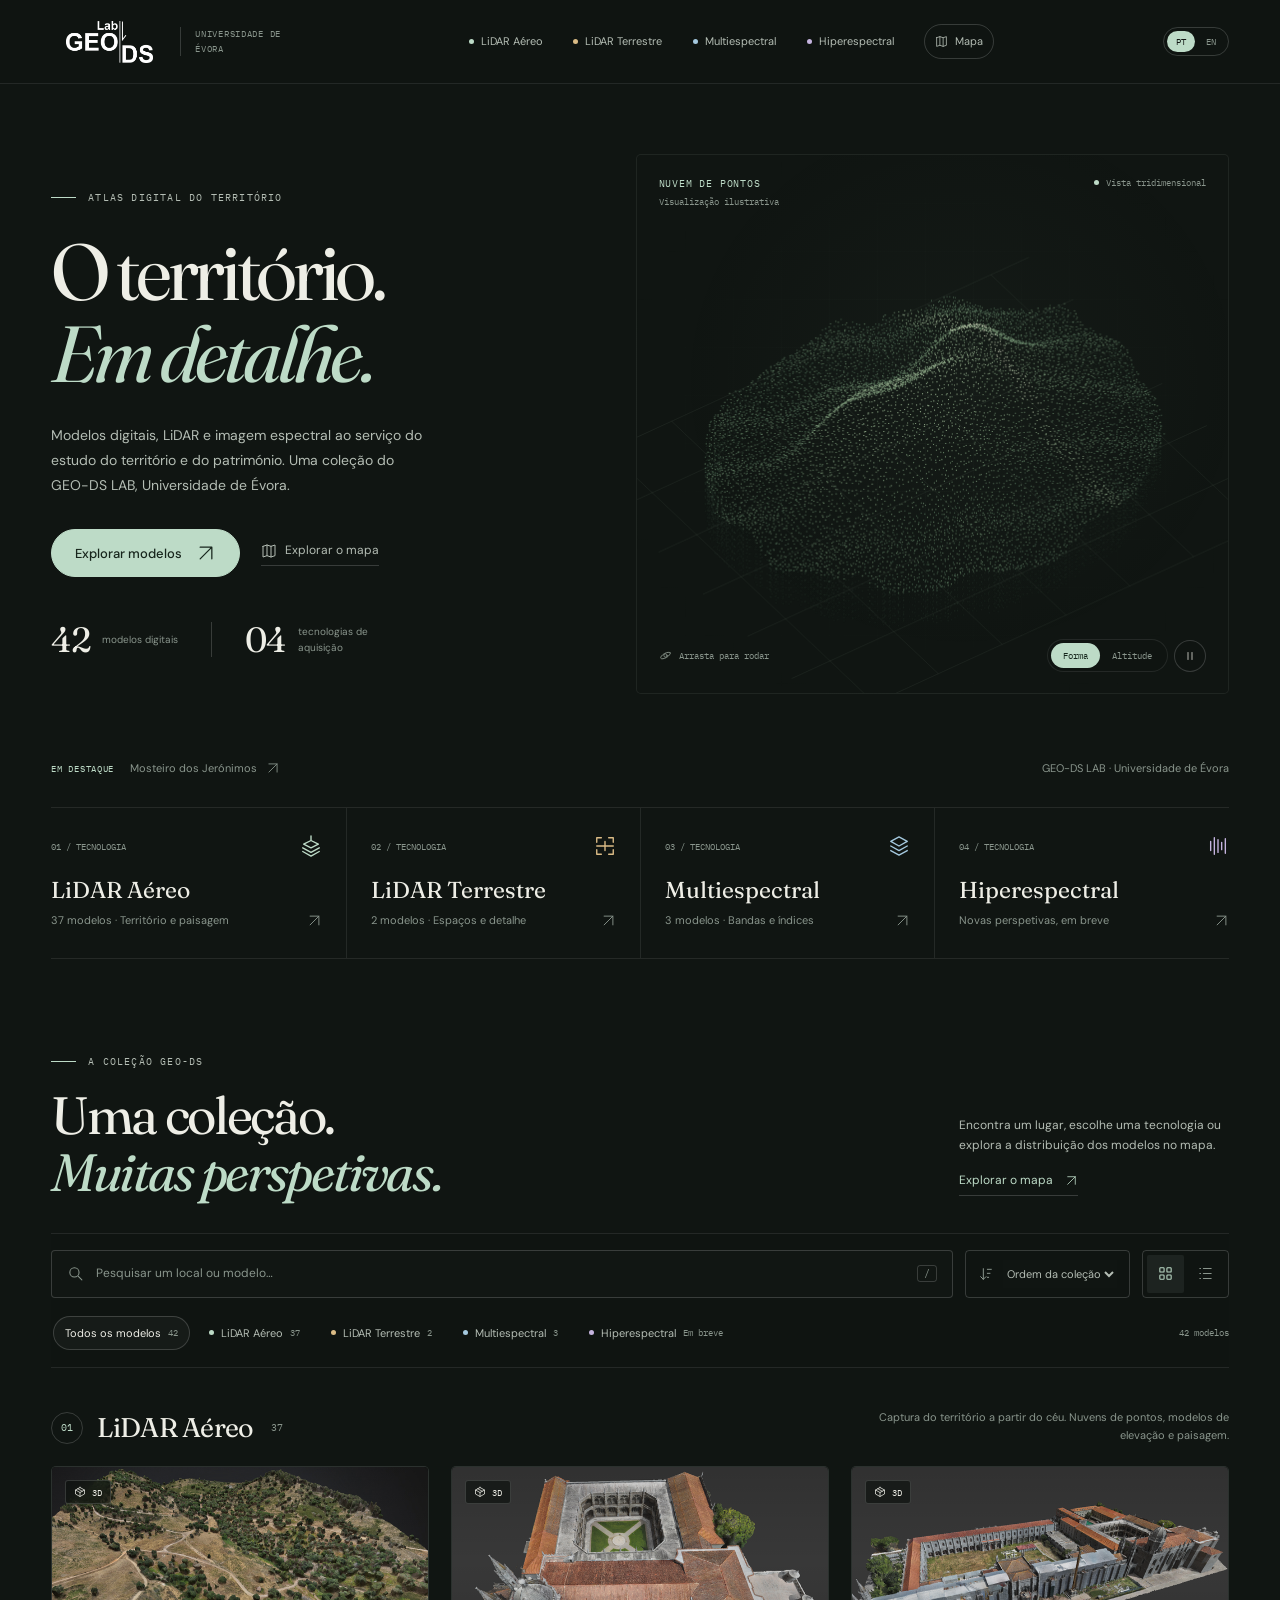
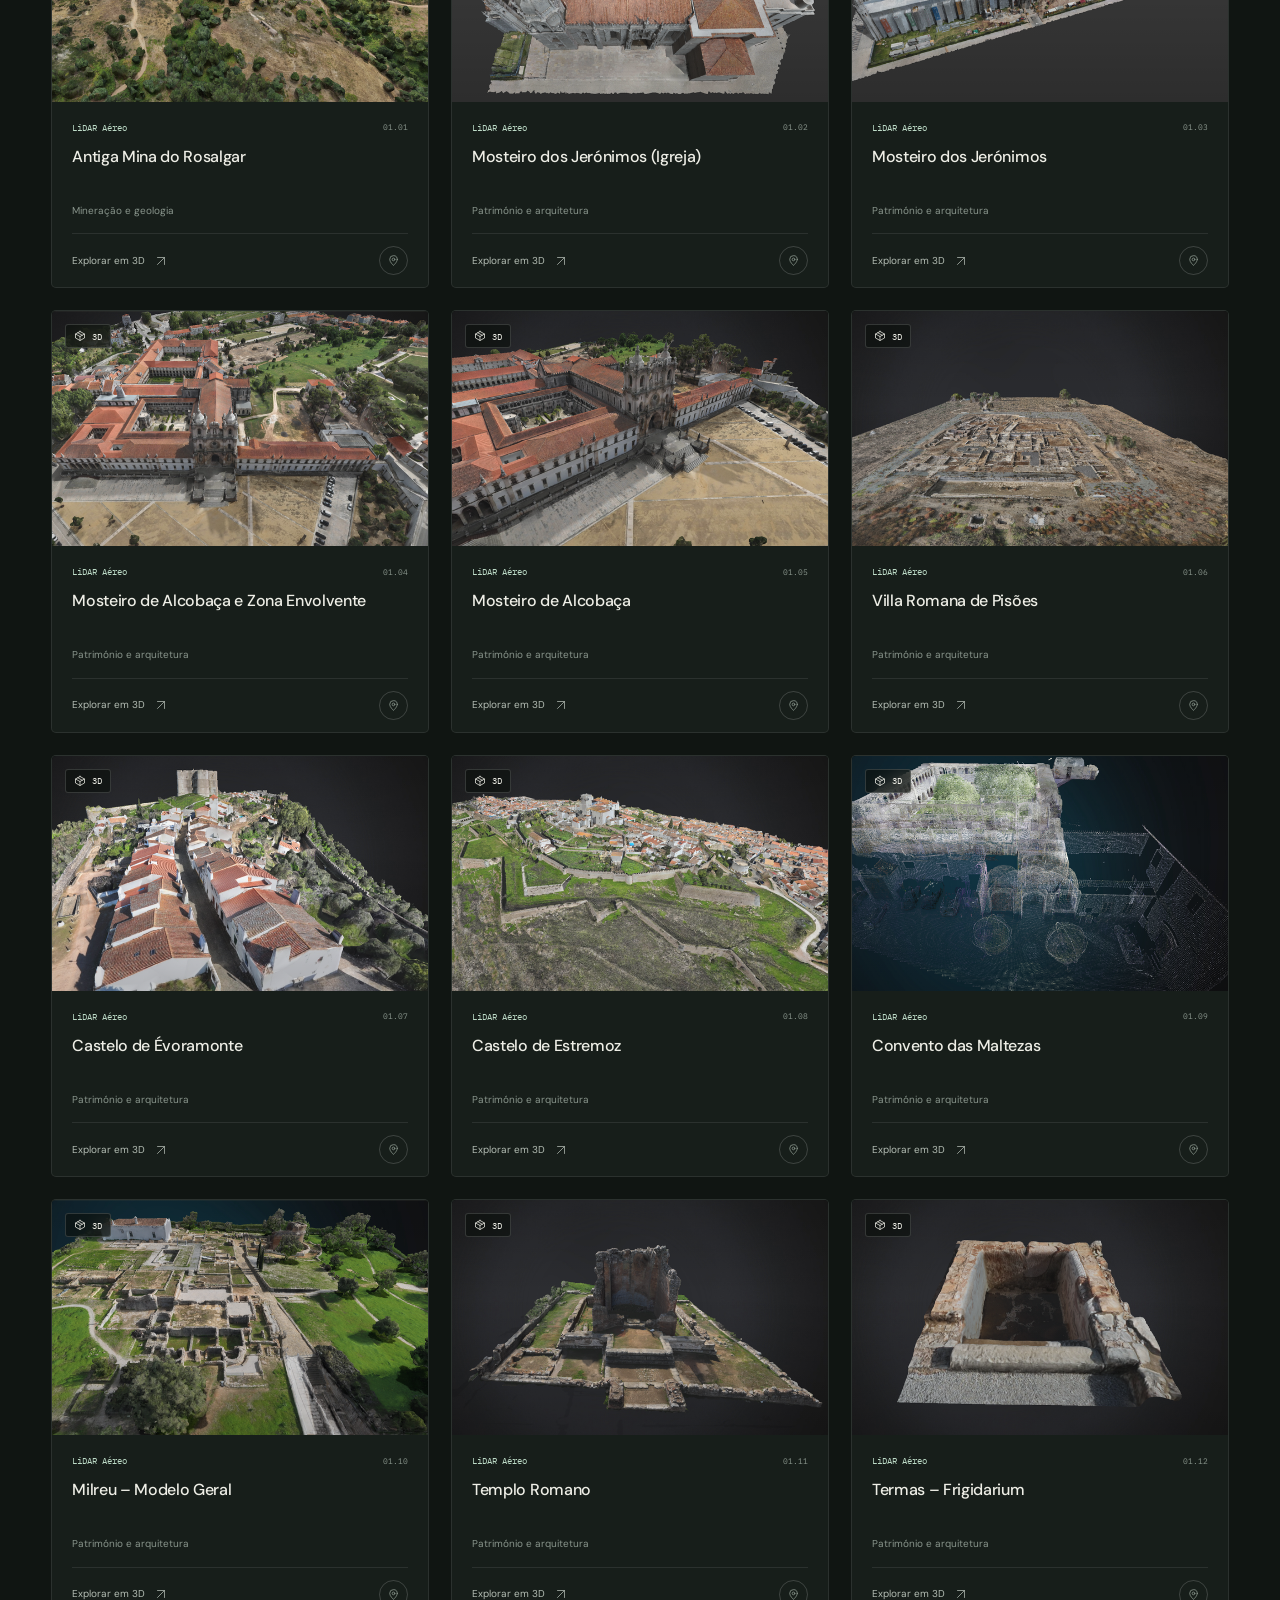
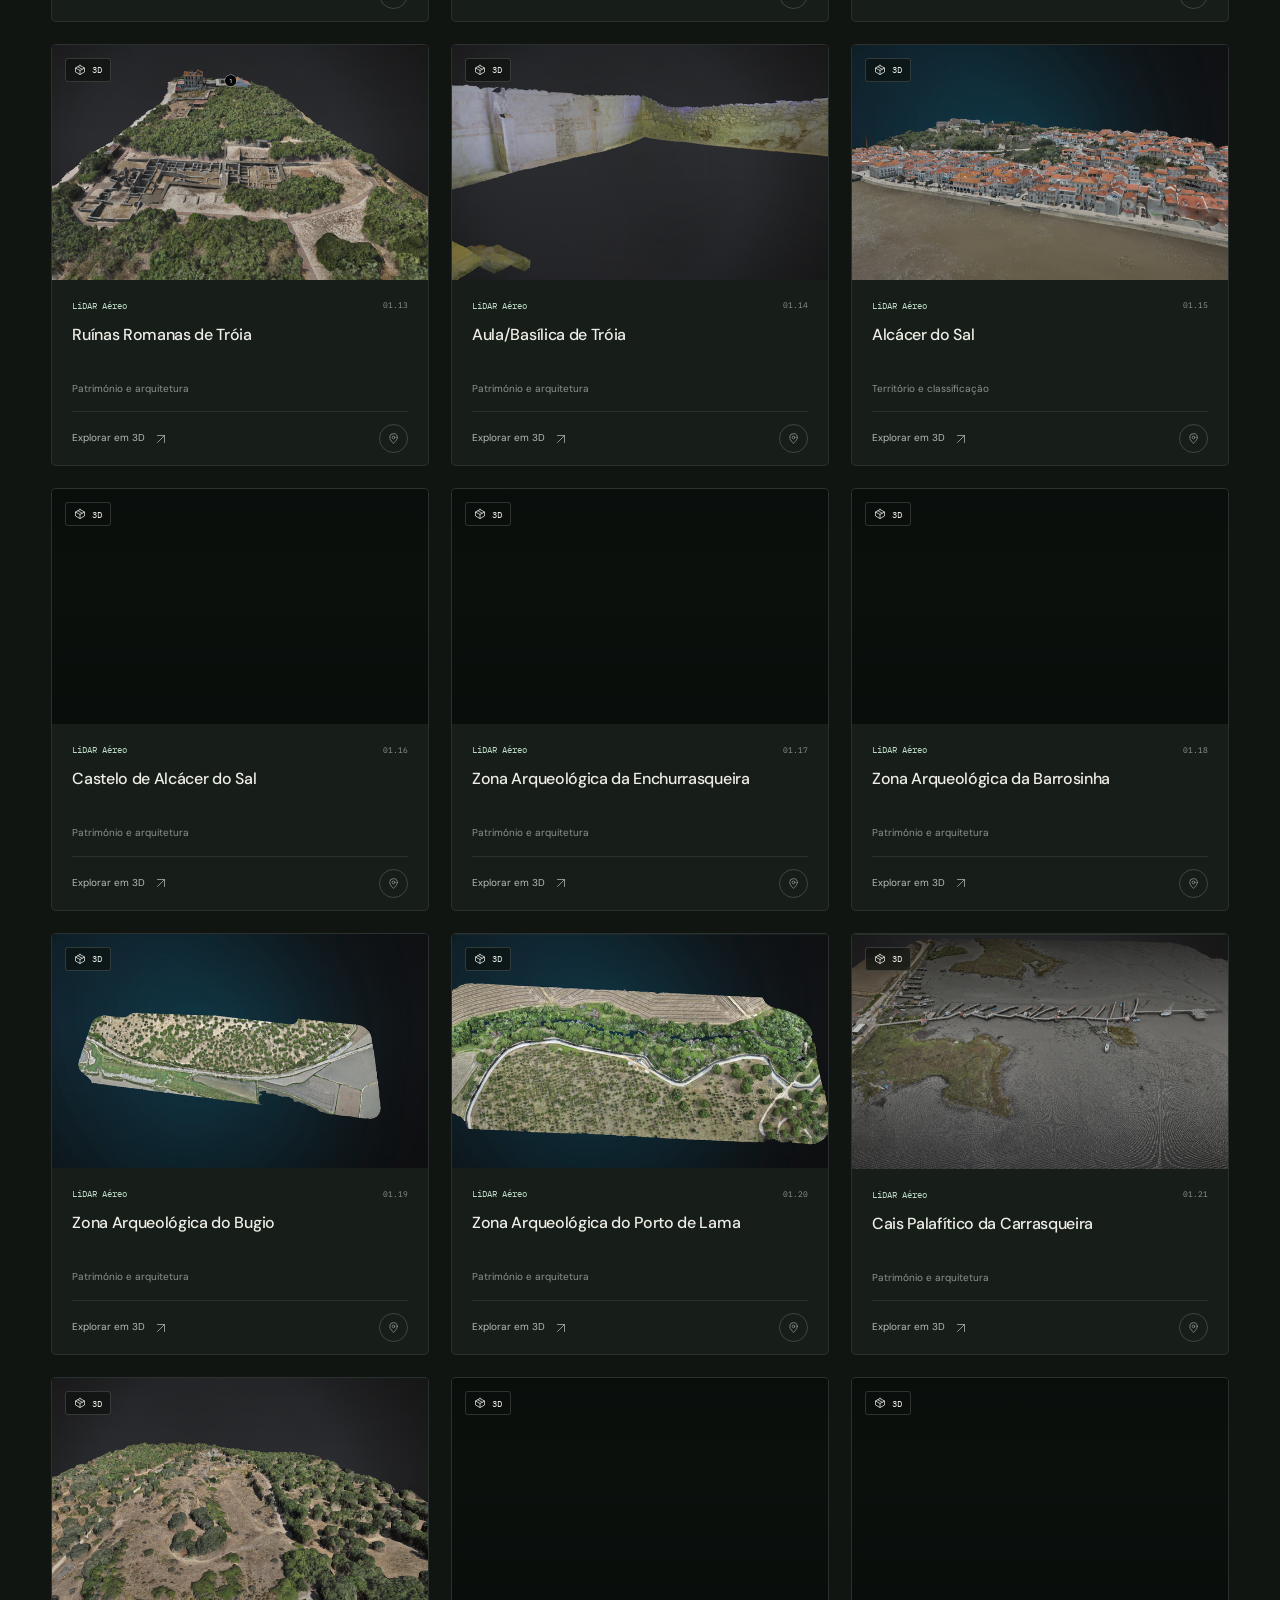
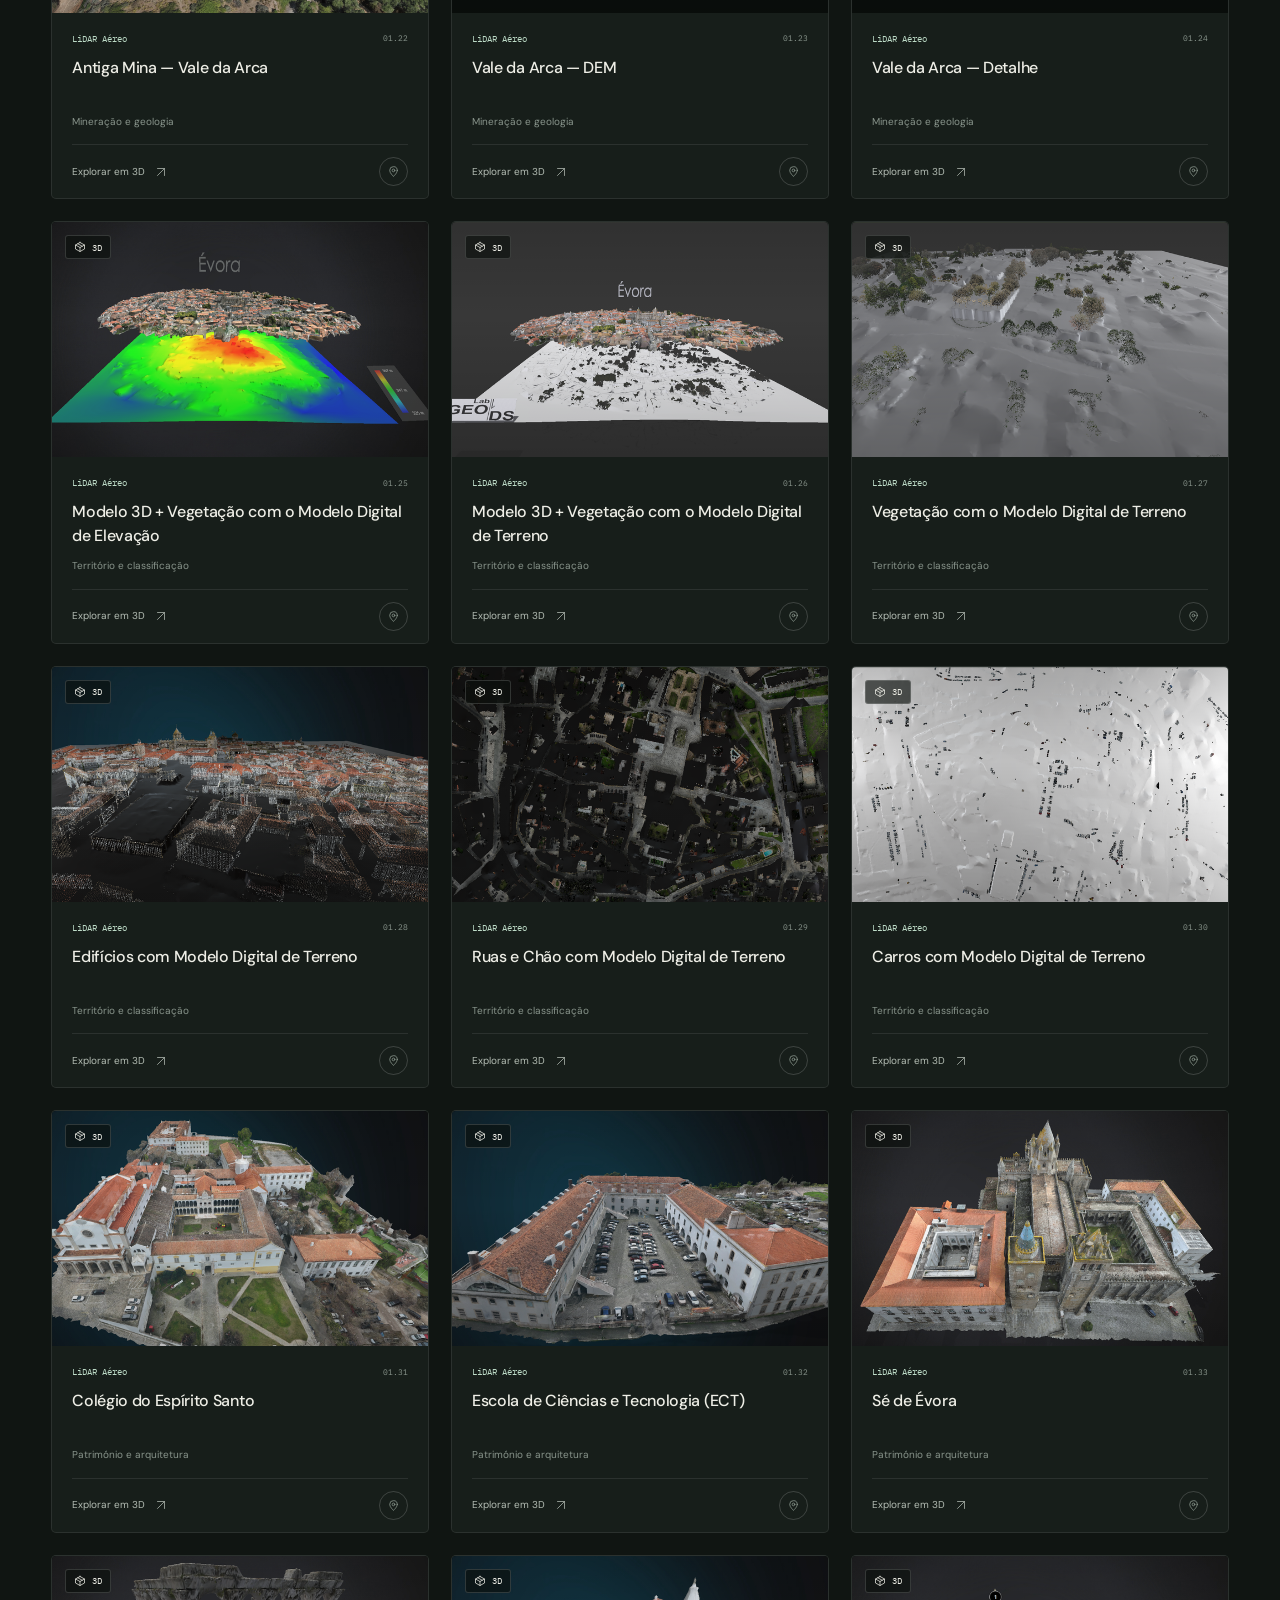
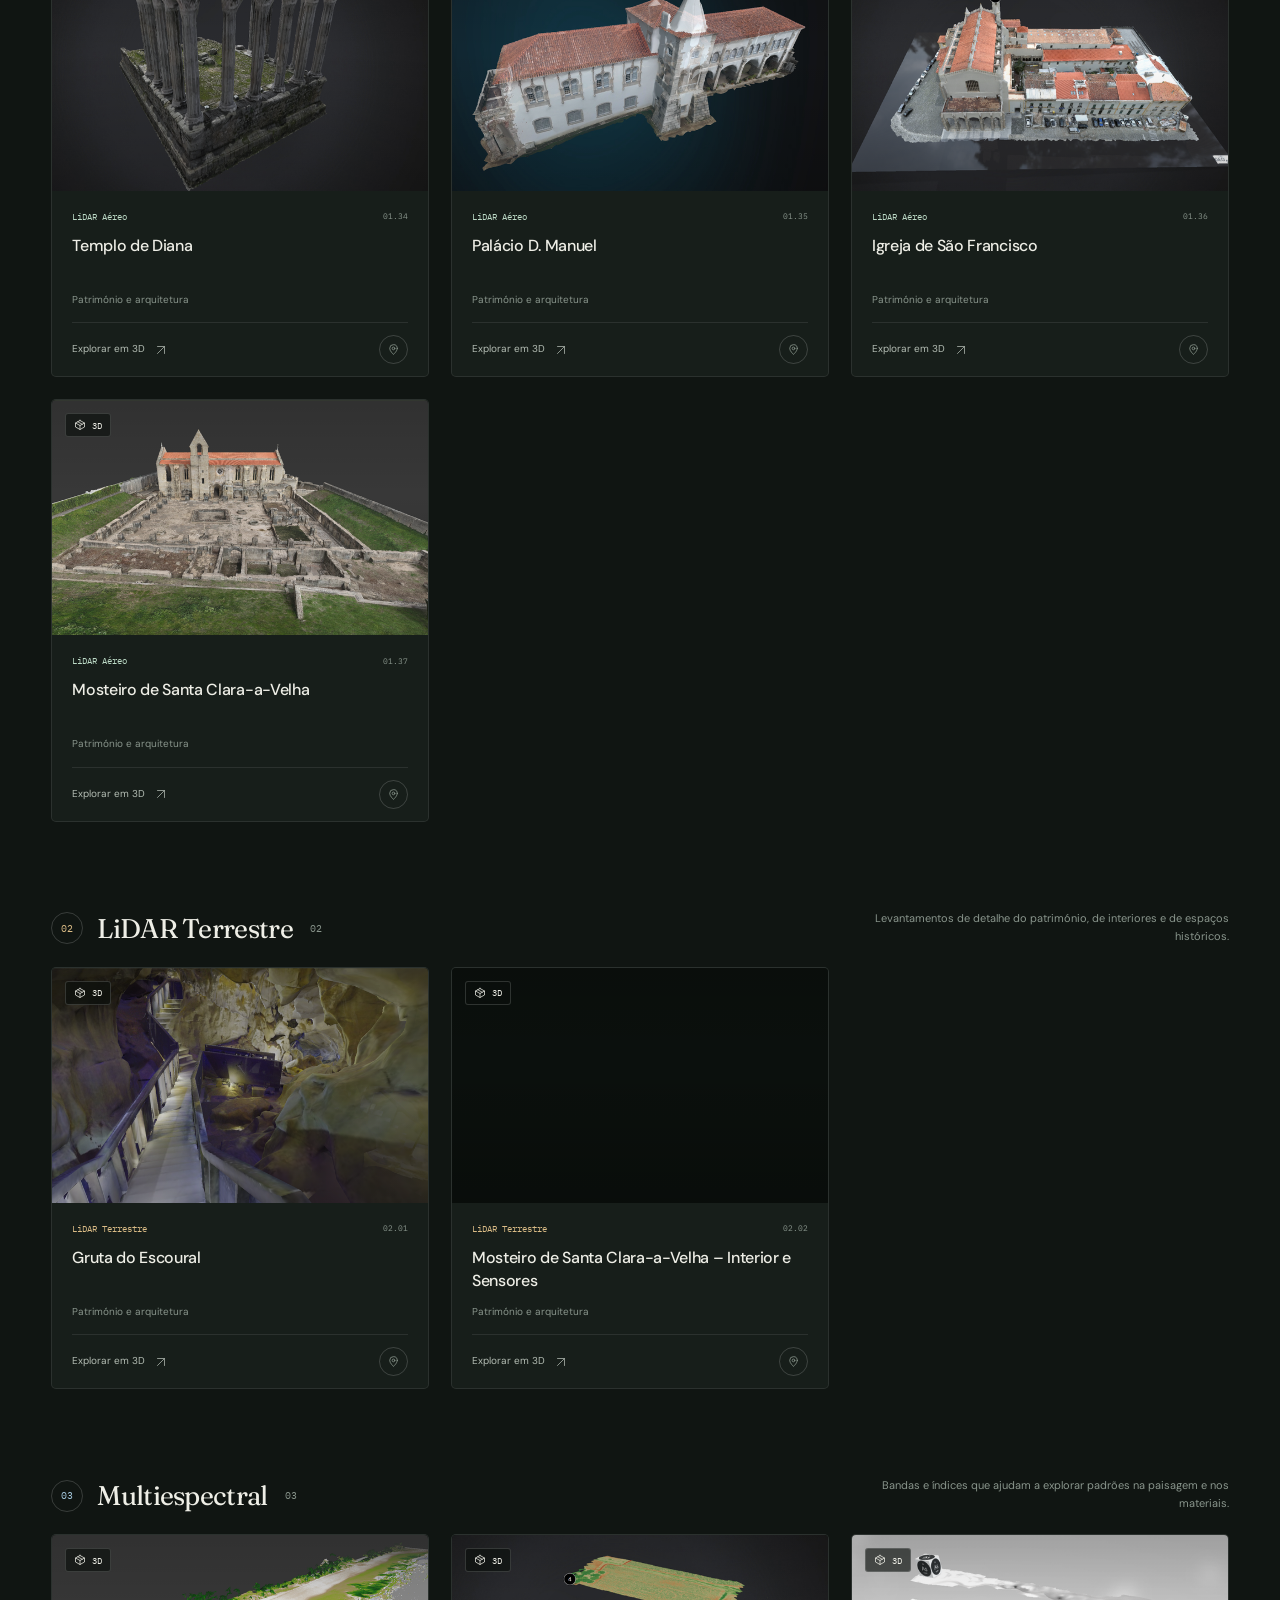
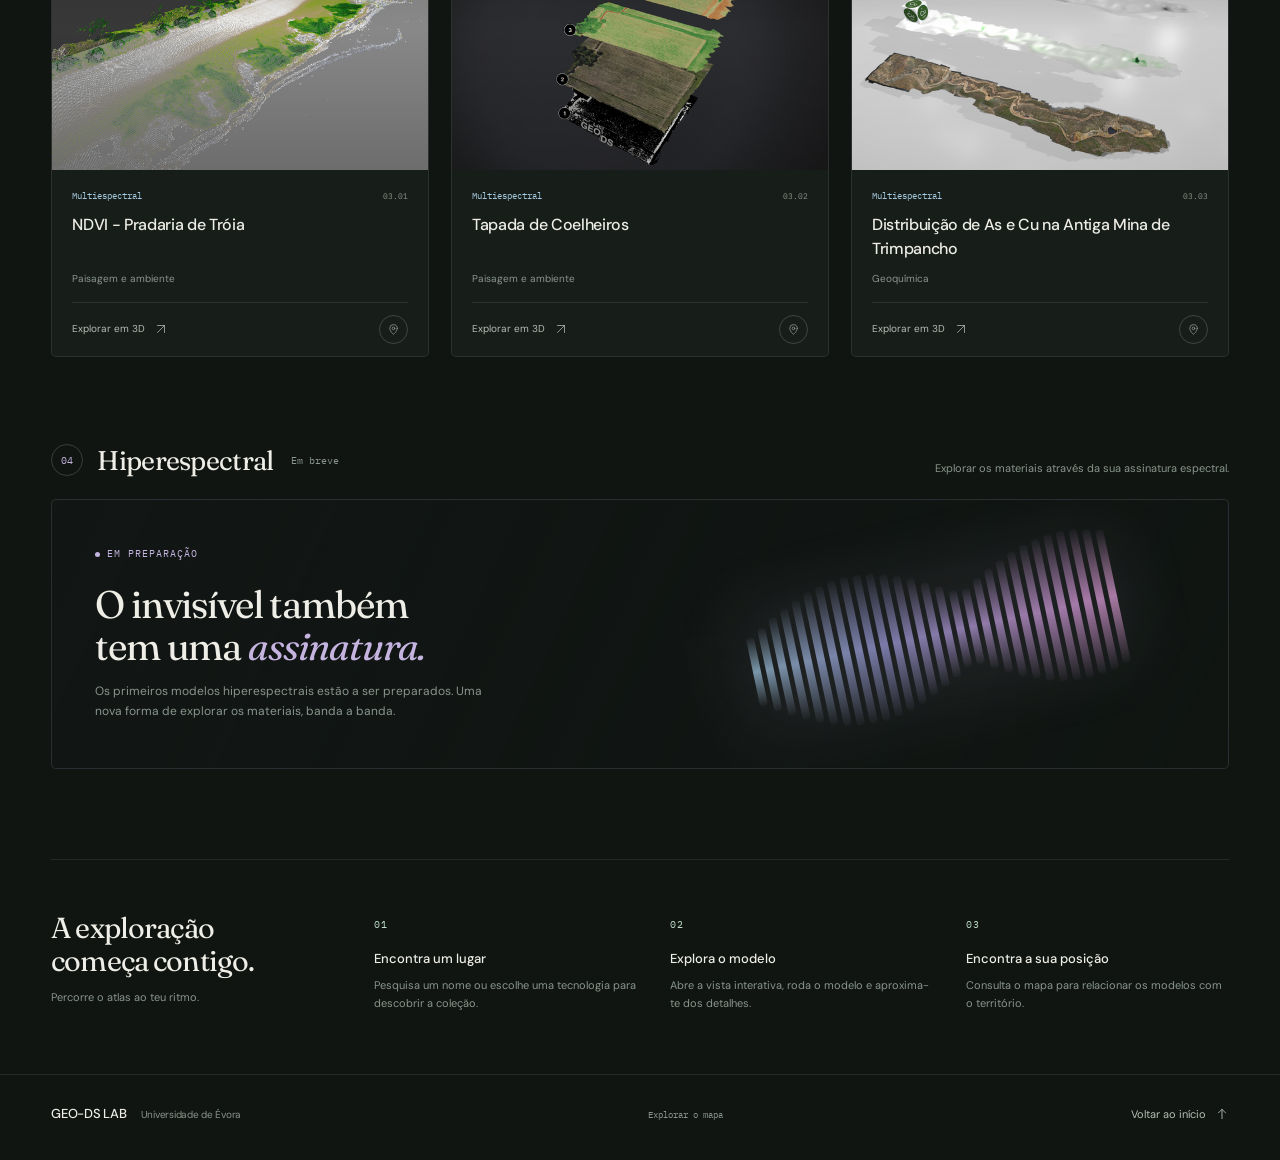
==== commit 2cd187f5: "Add files via upload" ====
--- a/pt/index.html
+++ b/pt/index.html
@@ -1,4 +1,4 @@
-<!DOCTYPE html><html lang="pt-PT"><head><meta charset="utf-8"><meta name="viewport" content="width=device-width, initial-scale=1"><meta name="theme-color" content="#101512"><title>GEO-DS — Atlas Digital do Território</title><meta name="description" content="Atlas digital do GEO-DS LAB, Universidade de Évora. Explora modelos do território e do património com LiDAR e imagem espectral, no catálogo ou no mapa."><link rel="preconnect" href="https://fonts.googleapis.com"><link rel="preconnect" href="https://fonts.gstatic.com" crossorigin><link href="https://fonts.googleapis.com/css2?family=DM+Sans:wght@400;500;600;700&family=Fraunces:ital,wght@0,400;0,500;0,600;1,400&family=IBM+Plex+Mono:wght@400;500&display=swap" rel="stylesheet"><link rel="stylesheet" href="../css/atlas.css"></head><body id="top" data-page="catalog"><a class="skip-link" href="#atlas">Saltar para o conteúdo</a><svg class="svg-defs" xmlns="http://www.w3.org/2000/svg" aria-hidden="true">
+<!DOCTYPE html><html lang="pt-PT"><head><meta charset="utf-8"><meta name="viewport" content="width=device-width, initial-scale=1"><meta name="theme-color" content="#101512"><title>GEO-DS — Atlas Digital do Território</title><meta name="description" content="Atlas digital do GEO-DS LAB, Universidade de Évora. Explora modelos do território e do património com LiDAR e imagem espectral, no catálogo ou no mapa."><link rel="preconnect" href="https://fonts.googleapis.com"><link rel="preconnect" href="https://fonts.gstatic.com" crossorigin><link href="https://fonts.googleapis.com/css2?family=DM+Sans:wght@400;500;600;700&family=Fraunces:ital,wght@0,400;0,500;0,600;1,400&family=IBM+Plex+Mono:wght@400;500&display=swap" rel="stylesheet"><link rel="stylesheet" href="../css/atlas.css?v=20261006-fix1"></head><body id="top" data-page="catalog"><a class="skip-link" href="#atlas">Saltar para o conteúdo</a><svg class="svg-defs" xmlns="http://www.w3.org/2000/svg" aria-hidden="true">
     <defs>
       <symbol id="i-arrow" viewBox="0 0 24 24"><path d="M5 19 19 5M5 5h14v14"/></symbol>
       <symbol id="i-right" viewBox="0 0 24 24"><path d="M4 12h16m-6-6 6 6-6 6"/></symbol>
@@ -31,4 +31,4 @@
  <a class="brand" href="#top" aria-label="GEO-DS LAB — Universidade de Évora"><img class="brand-image" src="../images/GEODS.png" alt="" width="116" height="42"><span class="brand-fallback" aria-hidden="true"><span class="brand-mark"><svg class="icon" aria-hidden="true"><use href="#i-brand"/></svg></span><span class="brand-name">GEO-DS<small>LAB</small></span></span><span class="brand-sub" aria-hidden="true">Universidade de Évora</span></a>
  <nav class="nav-links" id="main-nav" aria-label="Tecnologias e navegação do atlas"><a href="#01" data-tech="01" data-tech-nav><span class="dot"></span>LiDAR Aéreo</a><a href="#02" data-tech="02" data-tech-nav><span class="dot"></span>LiDAR Terrestre</a><a href="#03" data-tech="03" data-tech-nav><span class="dot"></span>Multiespectral</a><a href="#04" data-tech="04" data-tech-nav><span class="dot"></span>Hiperespectral</a><a href="mapa.html" class="nav-map" ><svg class="icon" aria-hidden="true"><use href="#i-map"/></svg>Mapa</a></nav>
  <div class="nav-end"><div class="lang-switch" role="group" aria-label="Idioma"><a href="../pt/index.html" hreflang="pt-PT" lang="pt-PT" data-language="pt" aria-current="page">PT</a><a href="../en/index.html" hreflang="en" lang="en" data-language="en" >EN</a></div><button class="menu-toggle icon-button" type="button" aria-label="Abrir menu" aria-controls="main-nav" aria-expanded="false" hidden><svg class="icon" aria-hidden="true"><use href="#i-menu"/></svg></button></div>
- </div><div class="reading-progress" aria-hidden="true"></div></header><main><section class="hero wrap" aria-labelledby="hero-title"><div class="hero-copy"><p class="eyebrow">Atlas Digital do Território</p><h1 id="hero-title">O território.<br><em>Em detalhe.</em></h1><p class="hero-description">Modelos digitais, LiDAR e imagem espectral ao serviço do estudo do território e do património. Uma coleção do GEO-DS LAB, Universidade de Évora.</p><div class="hero-actions"><a class="button button-primary" href="#atlas">Explorar modelos<svg class="icon" aria-hidden="true"><use href="#i-arrow"/></svg></a><a class="text-link" href="mapa.html" data-route-map><svg class="icon" aria-hidden="true"><use href="#i-map"/></svg>Explorar o mapa</a></div><div class="hero-stats"><div class="hero-stat"><b data-total-models>42</b><span>modelos digitais</span></div><div class="hero-stat"><b>04</b><span>tecnologias de aquisição</span></div></div></div><div class="hero-scene"><svg class="scene-fallback" viewBox="0 0 650 520" aria-hidden="true"><g fill="#405a48"><circle cx="151.4" cy="193.7" r="1.2"/><circle cx="161.3" cy="188.1" r="1.2"/><circle cx="171.2" cy="181.6" r="1.2"/><circle cx="181.1" cy="174.5" r="1.2"/><circle cx="191.0" cy="167.7" r="1.2"/><circle cx="200.9" cy="161.7" r="1.2"/><circle cx="210.8" cy="156.8" r="1.2"/><circle cx="220.7" cy="153.1" r="1.2"/><circle cx="230.6" cy="150.3" r="1.2"/><circle cx="240.5" cy="147.9" r="1.2"/><circle cx="250.4" cy="145.2" r="1.2"/><circle cx="128.8" cy="208.5" r="1.2"/><circle cx="138.7" cy="205.6" r="1.2"/><circle cx="148.6" cy="201.5" r="1.2"/><circle cx="158.5" cy="196.1" r="1.2"/><circle cx="168.4" cy="189.8" r="1.2"/><circle cx="178.3" cy="183.0" r="1.2"/><circle cx="188.2" cy="176.4" r="1.2"/><circle cx="198.1" cy="170.5" r="1.2"/><circle cx="208.0" cy="165.9" r="1.2"/><circle cx="217.9" cy="162.6" r="1.2"/><circle cx="227.8" cy="160.4" r="1.2"/><circle cx="237.6" cy="158.8" r="1.2"/><circle cx="247.5" cy="157.2" r="1.2"/><circle cx="257.4" cy="154.8" r="1.2"/><circle cx="267.3" cy="151.0" r="1.2"/><circle cx="277.2" cy="145.7" r="1.2"/><circle cx="287.1" cy="138.8" r="1.2"/><circle cx="297.0" cy="130.8" r="1.2"/><circle cx="106.2" cy="226.2" r="1.2"/><circle cx="116.1" cy="223.6" r="1.2"/><circle cx="126.0" cy="220.8" r="1.2"/><circle cx="135.9" cy="217.4" r="1.2"/><circle cx="145.8" cy="212.8" r="1.2"/><circle cx="155.7" cy="207.0" r="1.2"/><circle cx="165.6" cy="200.1" r="1.2"/><circle cx="175.5" cy="192.5" r="1.2"/><circle cx="185.4" cy="185.1" r="1.2"/><circle cx="195.2" cy="178.4" r="1.2"/><circle cx="205.1" cy="173.0" r="1.2"/><circle cx="215.0" cy="169.1" r="1.2"/><circle cx="224.9" cy="166.8" r="1.2"/><circle cx="234.8" cy="165.4" r="1.2"/><circle cx="244.7" cy="164.5" r="1.2"/><circle cx="254.6" cy="163.2" r="1.2"/><circle cx="264.5" cy="160.9" r="1.2"/><circle cx="274.4" cy="157.1" r="1.2"/><circle cx="284.3" cy="151.6" r="1.2"/><circle cx="294.2" cy="144.7" r="1.2"/><circle cx="304.1" cy="136.9" r="1.2"/><circle cx="314.0" cy="128.9" r="1.2"/><circle cx="323.9" cy="121.4" r="1.2"/><circle cx="93.5" cy="242.3" r="1.2"/><circle cx="103.4" cy="239.5" r="1.2"/><circle cx="113.3" cy="237.2" r="1.2"/><circle cx="123.2" cy="234.9" r="1.2"/><circle cx="133.1" cy="231.9" r="1.2"/><circle cx="143.0" cy="227.6" r="1.2"/><circle cx="152.8" cy="221.8" r="1.2"/><circle cx="162.7" cy="214.6" r="1.2"/><circle cx="172.6" cy="206.4" r="1.2"/><circle cx="182.5" cy="197.9" r="1.2"/><circle cx="192.4" cy="189.9" r="1.2"/><circle cx="202.3" cy="182.9" r="1.2"/><circle cx="212.2" cy="177.5" r="1.2"/><circle cx="222.1" cy="173.8" r="1.2"/><circle cx="232.0" cy="171.5" r="1.2"/><circle cx="241.9" cy="170.1" r="1.2"/><circle cx="251.8" cy="168.8" r="1.2"/><circle cx="261.7" cy="166.9" r="1.2"/><circle cx="271.6" cy="164.0" r="1.2"/><circle cx="281.5" cy="159.5" r="1.2"/><circle cx="291.3" cy="153.8" r="1.2"/><circle cx="301.2" cy="147.0" r="1.2"/><circle cx="311.1" cy="139.9" r="1.2"/><circle cx="321.0" cy="133.1" r="1.2"/><circle cx="330.9" cy="127.2" r="1.2"/><circle cx="340.8" cy="122.5" r="1.2"/><circle cx="350.7" cy="119.1" r="1.2"/><circle cx="90.7" cy="251.0" r="1.2"/><circle cx="100.6" cy="248.7" r="1.2"/><circle cx="110.4" cy="247.2" r="1.2"/><circle cx="120.3" cy="245.9" r="1.2"/><circle cx="130.2" cy="244.1" r="1.2"/><circle cx="140.1" cy="241.2" r="1.2"/><circle cx="150.0" cy="236.6" r="1.2"/><circle cx="159.9" cy="230.3" r="1.2"/><circle cx="169.8" cy="222.6" r="1.2"/><circle cx="179.7" cy="214.0" r="1.2"/><circle cx="189.6" cy="205.4" r="1.2"/><circle cx="199.5" cy="197.3" r="1.2"/><circle cx="209.4" cy="190.5" r="1.2"/><circle cx="219.3" cy="185.2" r="1.2"/><circle cx="229.2" cy="181.3" r="1.2"/><circle cx="239.1" cy="178.6" r="1.2"/><circle cx="248.9" cy="176.3" r="1.2"/><circle cx="258.8" cy="173.8" r="1.2"/><circle cx="268.7" cy="170.5" r="1.2"/><circle cx="278.6" cy="165.9" r="1.2"/><circle cx="288.5" cy="160.1" r="1.2"/><circle cx="298.4" cy="153.5" r="1.2"/><circle cx="308.3" cy="146.5" r="1.2"/><circle cx="318.2" cy="140.0" r="1.2"/><circle cx="328.1" cy="134.4" r="1.2"/><circle cx="338.0" cy="130.2" r="1.2"/><circle cx="347.9" cy="127.5" r="1.2"/><circle cx="357.8" cy="126.0" r="1.2"/><circle cx="367.7" cy="125.1" r="1.2"/><circle cx="87.8" cy="257.7" r="1.2"/><circle cx="97.7" cy="254.8" r="1.2"/><circle cx="107.6" cy="253.3" r="1.2"/><circle cx="117.5" cy="252.5" r="1.2"/><circle cx="127.4" cy="251.7" r="1.2"/><circle cx="137.3" cy="250.0" r="1.2"/><circle cx="147.2" cy="247.0" r="1.2"/><circle cx="157.1" cy="242.4" r="1.2"/><circle cx="167.0" cy="236.1" r="1.2"/><circle cx="176.9" cy="228.6" r="1.2"/><circle cx="186.8" cy="220.5" r="1.2"/><circle cx="196.6" cy="212.6" r="1.2"/><circle cx="206.5" cy="205.5" r="1.2"/><circle cx="216.4" cy="199.5" r="1.2"/><circle cx="226.3" cy="194.9" r="1.2"/><circle cx="236.2" cy="191.3" r="1.2"/><circle cx="246.1" cy="188.1" r="1.2"/><circle cx="256.0" cy="184.9" r="1.2"/><circle cx="265.9" cy="180.8" r="1.2"/><circle cx="275.8" cy="175.4" r="1.2"/><circle cx="285.7" cy="168.8" r="1.2"/><circle cx="295.6" cy="161.2" r="1.2"/><circle cx="305.5" cy="153.1" r="1.2"/><circle cx="315.4" cy="145.5" r="1.2"/><circle cx="345.0" cy="131.2" r="1.2"/><circle cx="354.9" cy="130.1" r="1.2"/><circle cx="364.8" cy="130.1" r="1.2"/><circle cx="374.7" cy="130.6" r="1.2"/><circle cx="384.6" cy="130.7" r="1.2"/><circle cx="85.0" cy="267.1" r="1.2"/><circle cx="94.9" cy="262.7" r="1.2"/><circle cx="104.8" cy="259.9" r="1.2"/><circle cx="114.7" cy="258.3" r="1.2"/><circle cx="124.6" cy="257.2" r="1.2"/><circle cx="134.5" cy="255.8" r="1.2"/><circle cx="144.4" cy="253.4" r="1.2"/><circle cx="154.2" cy="249.8" r="1.2"/><circle cx="164.1" cy="244.7" r="1.2"/><circle cx="174.0" cy="238.3" r="1.2"/><circle cx="183.9" cy="231.2" r="1.2"/><circle cx="193.8" cy="224.1" r="1.2"/><circle cx="203.7" cy="217.5" r="1.2"/><circle cx="213.6" cy="211.9" r="1.2"/><circle cx="223.5" cy="207.5" r="1.2"/><circle cx="233.4" cy="204.1" r="1.2"/><circle cx="243.3" cy="201.2" r="1.2"/><circle cx="253.2" cy="198.1" r="1.2"/><circle cx="263.1" cy="194.2" r="1.2"/><circle cx="273.0" cy="188.8" r="1.2"/><circle cx="282.9" cy="181.8" r="1.2"/><circle cx="292.7" cy="173.2" r="1.2"/><circle cx="302.6" cy="163.8" r="1.2"/><circle cx="362.0" cy="132.3" r="1.2"/><circle cx="371.9" cy="133.2" r="1.2"/><circle cx="381.8" cy="134.2" r="1.2"/><circle cx="391.7" cy="134.6" r="1.2"/><circle cx="401.6" cy="133.5" r="1.2"/><circle cx="82.2" cy="281.3" r="1.2"/><circle cx="92.1" cy="275.3" r="1.2"/><circle cx="102.0" cy="270.9" r="1.2"/><circle cx="111.8" cy="267.8" r="1.2"/><circle cx="121.7" cy="265.5" r="1.2"/><circle cx="131.6" cy="263.2" r="1.2"/><circle cx="141.5" cy="260.4" r="1.2"/><circle cx="151.4" cy="256.5" r="1.2"/><circle cx="161.3" cy="251.4" r="1.2"/><circle cx="171.2" cy="245.1" r="1.2"/><circle cx="181.1" cy="238.2" r="1.2"/><circle cx="191.0" cy="231.1" r="1.2"/><circle cx="200.9" cy="224.7" r="1.2"/><circle cx="210.8" cy="219.3" r="1.2"/><circle cx="220.7" cy="215.3" r="1.2"/><circle cx="230.6" cy="212.5" r="1.2"/><circle cx="240.5" cy="210.4" r="1.2"/><circle cx="250.3" cy="208.5" r="1.2"/><circle cx="260.2" cy="205.8" r="1.2"/><circle cx="270.1" cy="201.7" r="1.2"/><circle cx="280.0" cy="195.5" r="1.2"/><circle cx="289.9" cy="187.4" r="1.2"/><circle cx="299.8" cy="177.7" r="1.2"/><circle cx="309.7" cy="167.3" r="1.2"/><circle cx="378.9" cy="137.4" r="1.2"/><circle cx="388.8" cy="138.2" r="1.2"/><circle cx="398.7" cy="138.0" r="1.2"/><circle cx="408.6" cy="136.3" r="1.2"/><circle cx="418.5" cy="132.7" r="1.2"/><circle cx="79.3" cy="296.7" r="1.2"/><circle cx="89.2" cy="290.3" r="1.2"/><circle cx="99.1" cy="285.2" r="1.2"/><circle cx="109.0" cy="281.2" r="1.2"/><circle cx="118.9" cy="278.0" r="1.2"/><circle cx="128.8" cy="274.9" r="1.2"/><circle cx="138.7" cy="271.3" r="1.2"/><circle cx="148.6" cy="266.7" r="1.2"/><circle cx="158.5" cy="260.9" r="1.2"/><circle cx="168.4" cy="253.8" r="1.2"/><circle cx="178.3" cy="246.0" r="1.2"/><circle cx="188.2" cy="237.9" r="1.2"/><circle cx="198.1" cy="230.4" r="1.2"/><circle cx="227.7" cy="216.3" r="1.2"/><circle cx="237.6" cy="214.5" r="1.2"/><circle cx="247.5" cy="213.3" r="1.2"/><circle cx="257.4" cy="212.0" r="1.2"/><circle cx="267.3" cy="209.5" r="1.2"/><circle cx="277.2" cy="205.1" r="1.2"/><circle cx="287.1" cy="198.6" r="1.2"/><circle cx="297.0" cy="190.0" r="1.2"/><circle cx="306.9" cy="179.9" r="1.2"/><circle cx="386.0" cy="143.8" r="1.2"/><circle cx="395.9" cy="144.2" r="1.2"/><circle cx="405.8" cy="143.1" r="1.2"/><circle cx="415.7" cy="140.1" r="1.2"/><circle cx="425.6" cy="135.4" r="1.2"/><circle cx="435.5" cy="129.5" r="1.2"/><circle cx="76.5" cy="308.9" r="1.2"/><circle cx="86.4" cy="302.9" r="1.2"/><circle cx="96.3" cy="298.0" r="1.2"/><circle cx="106.2" cy="294.2" r="1.2"/><circle cx="116.1" cy="291.1" r="1.2"/><circle cx="126.0" cy="288.1" r="1.2"/><circle cx="135.9" cy="284.6" r="1.2"/><circle cx="145.8" cy="280.1" r="1.2"/><circle cx="155.7" cy="274.0" r="1.2"/><circle cx="165.5" cy="266.5" r="1.2"/><circle cx="175.4" cy="257.7" r="1.2"/><circle cx="185.3" cy="248.4" r="1.2"/><circle cx="254.6" cy="214.0" r="1.2"/><circle cx="264.5" cy="212.4" r="1.2"/><circle cx="274.4" cy="209.4" r="1.2"/><circle cx="284.3" cy="204.5" r="1.2"/><circle cx="294.1" cy="197.4" r="1.2"/><circle cx="393.1" cy="151.8" r="1.2"/><circle cx="403.0" cy="152.0" r="1.2"/><circle cx="412.9" cy="150.2" r="1.2"/><circle cx="422.8" cy="146.2" r="1.2"/><circle cx="432.6" cy="140.5" r="1.2"/><circle cx="442.5" cy="133.6" r="1.2"/><circle cx="452.4" cy="126.5" r="1.2"/><circle cx="83.6" cy="311.4" r="1.2"/><circle cx="93.5" cy="306.7" r="1.2"/><circle cx="103.4" cy="303.1" r="1.2"/><circle cx="113.2" cy="300.5" r="1.2"/><circle cx="123.1" cy="298.3" r="1.2"/><circle cx="133.0" cy="295.7" r="1.2"/><circle cx="142.9" cy="292.1" r="1.2"/><circle cx="152.8" cy="286.9" r="1.2"/><circle cx="162.7" cy="279.9" r="1.2"/><circle cx="172.6" cy="271.3" r="1.2"/><circle cx="182.5" cy="261.6" r="1.2"/><circle cx="192.4" cy="251.4" r="1.2"/><circle cx="400.1" cy="159.1" r="1.2"/><circle cx="410.0" cy="159.7" r="1.2"/><circle cx="419.9" cy="157.8" r="1.2"/><circle cx="429.8" cy="153.6" r="1.2"/><circle cx="439.7" cy="147.5" r="1.2"/><circle cx="449.6" cy="140.3" r="1.2"/><circle cx="459.5" cy="133.1" r="1.2"/><circle cx="80.7" cy="319.3" r="1.2"/><circle cx="90.6" cy="313.7" r="1.2"/><circle cx="100.5" cy="309.5" r="1.2"/><circle cx="110.4" cy="306.6" r="1.2"/><circle cx="120.3" cy="304.5" r="1.2"/><circle cx="130.2" cy="302.5" r="1.2"/><circle cx="140.1" cy="299.8" r="1.2"/><circle cx="150.0" cy="295.7" r="1.2"/><circle cx="159.9" cy="289.9" r="1.2"/><circle cx="169.8" cy="282.2" r="1.2"/><circle cx="179.7" cy="273.1" r="1.2"/><circle cx="189.6" cy="263.0" r="1.2"/><circle cx="407.2" cy="163.7" r="1.2"/><circle cx="417.1" cy="165.1" r="1.2"/><circle cx="427.0" cy="163.9" r="1.2"/><circle cx="436.9" cy="160.2" r="1.2"/><circle cx="446.8" cy="154.6" r="1.2"/><circle cx="456.7" cy="148.1" r="1.2"/><circle cx="466.6" cy="141.6" r="1.2"/><circle cx="476.4" cy="135.9" r="1.2"/><circle cx="87.8" cy="323.9" r="1.2"/><circle cx="97.7" cy="318.1" r="1.2"/><circle cx="107.6" cy="313.7" r="1.2"/><circle cx="117.5" cy="310.6" r="1.2"/><circle cx="127.4" cy="308.0" r="1.2"/><circle cx="137.3" cy="305.1" r="1.2"/><circle cx="147.2" cy="301.3" r="1.2"/><circle cx="157.1" cy="296.0" r="1.2"/><circle cx="166.9" cy="289.0" r="1.2"/><circle cx="176.8" cy="280.4" r="1.2"/><circle cx="424.2" cy="167.5" r="1.2"/><circle cx="434.0" cy="167.0" r="1.2"/><circle cx="443.9" cy="164.2" r="1.2"/><circle cx="453.8" cy="159.8" r="1.2"/><circle cx="463.7" cy="154.7" r="1.2"/><circle cx="473.6" cy="149.7" r="1.2"/><circle cx="483.5" cy="145.4" r="1.2"/><circle cx="94.9" cy="331.6" r="1.2"/><circle cx="104.8" cy="325.7" r="1.2"/><circle cx="114.7" cy="321.0" r="1.2"/><circle cx="124.5" cy="317.1" r="1.2"/><circle cx="134.4" cy="313.2" r="1.2"/><circle cx="144.3" cy="308.6" r="1.2"/><circle cx="154.2" cy="302.8" r="1.2"/><circle cx="164.1" cy="295.4" r="1.2"/><circle cx="441.1" cy="167.9" r="1.2"/><circle cx="451.0" cy="165.7" r="1.2"/><circle cx="460.9" cy="162.5" r="1.2"/><circle cx="470.8" cy="158.9" r="1.2"/><circle cx="480.7" cy="155.7" r="1.2"/><circle cx="490.6" cy="153.2" r="1.2"/><circle cx="500.5" cy="151.3" r="1.2"/><circle cx="92.0" cy="347.4" r="1.2"/><circle cx="101.9" cy="341.0" r="1.2"/><circle cx="111.8" cy="335.6" r="1.2"/><circle cx="121.7" cy="330.8" r="1.2"/><circle cx="131.6" cy="326.2" r="1.2"/><circle cx="141.5" cy="320.9" r="1.2"/><circle cx="151.4" cy="314.4" r="1.2"/><circle cx="161.3" cy="306.2" r="1.2"/><circle cx="458.1" cy="166.9" r="1.2"/><circle cx="468.0" cy="164.2" r="1.2"/><circle cx="477.9" cy="161.7" r="1.2"/><circle cx="487.7" cy="159.8" r="1.2"/><circle cx="497.6" cy="158.7" r="1.2"/><circle cx="507.5" cy="158.1" r="1.2"/><circle cx="99.1" cy="354.6" r="1.2"/><circle cx="109.0" cy="349.6" r="1.2"/><circle cx="118.9" cy="345.3" r="1.2"/><circle cx="128.8" cy="341.0" r="1.2"/><circle cx="138.7" cy="336.2" r="1.2"/><circle cx="148.6" cy="330.0" r="1.2"/><circle cx="158.5" cy="321.9" r="1.2"/><circle cx="484.9" cy="165.4" r="1.2"/><circle cx="494.8" cy="164.0" r="1.2"/><circle cx="504.7" cy="163.4" r="1.2"/><circle cx="514.6" cy="163.2" r="1.2"/><circle cx="106.2" cy="359.7" r="1.2"/><circle cx="116.1" cy="356.1" r="1.2"/><circle cx="125.9" cy="352.9" r="1.2"/><circle cx="135.8" cy="349.4" r="1.2"/><circle cx="145.7" cy="344.7" r="1.2"/><circle cx="155.6" cy="338.0" r="1.2"/><circle cx="165.5" cy="329.1" r="1.2"/><circle cx="482.1" cy="174.3" r="1.2"/><circle cx="492.0" cy="172.1" r="1.2"/><circle cx="501.9" cy="170.6" r="1.2"/><circle cx="511.8" cy="169.7" r="1.2"/><circle cx="521.7" cy="168.9" r="1.2"/><circle cx="113.2" cy="363.5" r="1.2"/><circle cx="123.1" cy="360.8" r="1.2"/><circle cx="133.0" cy="358.3" r="1.2"/><circle cx="142.9" cy="355.1" r="1.2"/><circle cx="152.8" cy="350.4" r="1.2"/><circle cx="162.7" cy="343.5" r="1.2"/><circle cx="172.6" cy="334.2" r="1.2"/><circle cx="479.3" cy="186.7" r="1.2"/><circle cx="489.1" cy="184.2" r="1.2"/><circle cx="499.0" cy="182.1" r="1.2"/><circle cx="508.9" cy="180.4" r="1.2"/><circle cx="518.8" cy="178.8" r="1.2"/><circle cx="528.7" cy="177.0" r="1.2"/><circle cx="120.3" cy="368.6" r="1.2"/><circle cx="130.2" cy="365.9" r="1.2"/><circle cx="140.1" cy="363.1" r="1.2"/><circle cx="150.0" cy="359.5" r="1.2"/><circle cx="159.9" cy="354.2" r="1.2"/><circle cx="169.7" cy="346.7" r="1.2"/><circle cx="179.6" cy="337.0" r="1.2"/><circle cx="476.4" cy="198.4" r="1.2"/><circle cx="486.3" cy="196.6" r="1.2"/><circle cx="496.2" cy="195.0" r="1.2"/><circle cx="506.1" cy="193.5" r="1.2"/><circle cx="516.0" cy="192.1" r="1.2"/><circle cx="525.9" cy="190.1" r="1.2"/><circle cx="535.8" cy="187.3" r="1.2"/><circle cx="127.3" cy="376.7" r="1.2"/><circle cx="137.2" cy="373.4" r="1.2"/><circle cx="147.1" cy="369.7" r="1.2"/><circle cx="157.0" cy="364.9" r="1.2"/><circle cx="166.9" cy="358.3" r="1.2"/><circle cx="176.8" cy="349.7" r="1.2"/><circle cx="483.5" cy="205.4" r="1.2"/><circle cx="493.4" cy="204.8" r="1.2"/><circle cx="503.3" cy="204.4" r="1.2"/><circle cx="513.2" cy="204.0" r="1.2"/><circle cx="523.1" cy="203.1" r="1.2"/><circle cx="532.9" cy="201.3" r="1.2"/><circle cx="542.8" cy="198.0" r="1.2"/><circle cx="134.4" cy="387.8" r="1.2"/><circle cx="144.3" cy="383.9" r="1.2"/><circle cx="154.2" cy="379.1" r="1.2"/><circle cx="164.1" cy="372.9" r="1.2"/><circle cx="174.0" cy="364.8" r="1.2"/><circle cx="183.9" cy="354.8" r="1.2"/><circle cx="490.5" cy="210.7" r="1.2"/><circle cx="500.4" cy="210.9" r="1.2"/><circle cx="510.3" cy="211.5" r="1.2"/><circle cx="520.2" cy="211.9" r="1.2"/><circle cx="530.1" cy="211.5" r="1.2"/><circle cx="540.0" cy="209.9" r="1.2"/><circle cx="549.9" cy="206.6" r="1.2"/><circle cx="141.5" cy="399.6" r="1.2"/><circle cx="151.4" cy="395.7" r="1.2"/><circle cx="161.3" cy="390.4" r="1.2"/><circle cx="171.2" cy="383.1" r="1.2"/><circle cx="181.0" cy="373.9" r="1.2"/><circle cx="190.9" cy="362.9" r="1.2"/><circle cx="497.6" cy="216.2" r="1.2"/><circle cx="507.5" cy="216.5" r="1.2"/><circle cx="517.4" cy="217.1" r="1.2"/><circle cx="527.3" cy="217.5" r="1.2"/><circle cx="537.2" cy="217.2" r="1.2"/><circle cx="547.1" cy="215.4" r="1.2"/><circle cx="557.0" cy="211.9" r="1.2"/><circle cx="158.4" cy="406.3" r="1.2"/><circle cx="168.3" cy="400.9" r="1.2"/><circle cx="178.2" cy="393.5" r="1.2"/><circle cx="188.1" cy="384.0" r="1.2"/><circle cx="198.0" cy="372.8" r="1.2"/><circle cx="504.7" cy="224.1" r="1.2"/><circle cx="514.6" cy="223.7" r="1.2"/><circle cx="524.5" cy="223.6" r="1.2"/><circle cx="534.4" cy="223.1" r="1.2"/><circle cx="544.2" cy="221.7" r="1.2"/><circle cx="554.1" cy="219.0" r="1.2"/><circle cx="564.0" cy="214.8" r="1.2"/><circle cx="165.5" cy="413.8" r="1.2"/><circle cx="175.4" cy="408.7" r="1.2"/><circle cx="185.3" cy="401.5" r="1.2"/><circle cx="195.2" cy="392.5" r="1.2"/><circle cx="205.1" cy="382.2" r="1.2"/><circle cx="215.0" cy="371.3" r="1.2"/><circle cx="432.6" cy="267.4" r="1.2"/><circle cx="442.5" cy="263.9" r="1.2"/><circle cx="452.4" cy="259.1" r="1.2"/><circle cx="462.3" cy="253.7" r="1.2"/><circle cx="472.2" cy="248.2" r="1.2"/><circle cx="482.1" cy="243.3" r="1.2"/><circle cx="491.9" cy="239.5" r="1.2"/><circle cx="501.8" cy="236.7" r="1.2"/><circle cx="511.7" cy="235.0" r="1.2"/><circle cx="521.6" cy="233.8" r="1.2"/><circle cx="531.5" cy="232.5" r="1.2"/><circle cx="541.4" cy="230.6" r="1.2"/><circle cx="551.3" cy="227.6" r="1.2"/><circle cx="561.2" cy="223.2" r="1.2"/><circle cx="172.6" cy="418.4" r="1.2"/><circle cx="182.4" cy="413.2" r="1.2"/><circle cx="192.3" cy="406.3" r="1.2"/><circle cx="202.2" cy="398.1" r="1.2"/><circle cx="212.1" cy="389.1" r="1.2"/><circle cx="222.0" cy="380.0" r="1.2"/><circle cx="231.9" cy="371.4" r="1.2"/><circle cx="429.8" cy="280.7" r="1.2"/><circle cx="439.7" cy="278.3" r="1.2"/><circle cx="449.5" cy="274.3" r="1.2"/><circle cx="459.4" cy="269.4" r="1.2"/><circle cx="469.3" cy="264.0" r="1.2"/><circle cx="479.2" cy="259.0" r="1.2"/><circle cx="489.1" cy="254.7" r="1.2"/><circle cx="499.0" cy="251.5" r="1.2"/><circle cx="508.9" cy="249.2" r="1.2"/><circle cx="518.8" cy="247.5" r="1.2"/><circle cx="528.7" cy="245.8" r="1.2"/><circle cx="538.6" cy="243.6" r="1.2"/><circle cx="548.5" cy="240.3" r="1.2"/><circle cx="558.4" cy="235.6" r="1.2"/><circle cx="568.3" cy="229.5" r="1.2"/><circle cx="189.5" cy="416.2" r="1.2"/><circle cx="199.4" cy="409.1" r="1.2"/><circle cx="209.3" cy="401.2" r="1.2"/><circle cx="219.2" cy="393.4" r="1.2"/><circle cx="229.1" cy="386.0" r="1.2"/><circle cx="239.0" cy="379.6" r="1.2"/><circle cx="248.9" cy="374.2" r="1.2"/><circle cx="258.8" cy="369.7" r="1.2"/><circle cx="268.7" cy="365.6" r="1.2"/><circle cx="278.5" cy="361.3" r="1.2"/><circle cx="288.4" cy="356.2" r="1.2"/><circle cx="298.3" cy="349.9" r="1.2"/><circle cx="426.9" cy="291.5" r="1.2"/><circle cx="436.8" cy="289.3" r="1.2"/><circle cx="446.7" cy="285.7" r="1.2"/><circle cx="456.6" cy="281.0" r="1.2"/><circle cx="466.5" cy="275.9" r="1.2"/><circle cx="476.4" cy="270.9" r="1.2"/><circle cx="486.3" cy="266.7" r="1.2"/><circle cx="496.2" cy="263.5" r="1.2"/><circle cx="506.1" cy="261.4" r="1.2"/><circle cx="516.0" cy="260.1" r="1.2"/><circle cx="525.9" cy="259.0" r="1.2"/><circle cx="535.8" cy="257.5" r="1.2"/><circle cx="545.6" cy="254.9" r="1.2"/><circle cx="555.5" cy="250.8" r="1.2"/><circle cx="565.4" cy="245.0" r="1.2"/><circle cx="196.6" cy="420.1" r="1.2"/><circle cx="206.5" cy="412.2" r="1.2"/><circle cx="216.4" cy="404.3" r="1.2"/><circle cx="226.2" cy="396.9" r="1.2"/><circle cx="236.1" cy="390.8" r="1.2"/><circle cx="246.0" cy="385.9" r="1.2"/><circle cx="255.9" cy="382.4" r="1.2"/><circle cx="265.8" cy="379.6" r="1.2"/><circle cx="275.7" cy="377.1" r="1.2"/><circle cx="285.6" cy="374.1" r="1.2"/><circle cx="295.5" cy="370.0" r="1.2"/><circle cx="305.4" cy="364.3" r="1.2"/><circle cx="315.3" cy="357.2" r="1.2"/><circle cx="325.2" cy="348.8" r="1.2"/><circle cx="414.2" cy="306.2" r="1.2"/><circle cx="424.1" cy="304.4" r="1.2"/><circle cx="434.0" cy="301.5" r="1.2"/><circle cx="443.9" cy="297.2" r="1.2"/><circle cx="453.8" cy="292.0" r="1.2"/><circle cx="463.7" cy="286.2" r="1.2"/><circle cx="473.6" cy="280.5" r="1.2"/><circle cx="483.5" cy="275.6" r="1.2"/><circle cx="493.4" cy="272.0" r="1.2"/><circle cx="503.2" cy="269.7" r="1.2"/><circle cx="513.1" cy="268.6" r="1.2"/><circle cx="523.0" cy="268.2" r="1.2"/><circle cx="532.9" cy="267.7" r="1.2"/><circle cx="542.8" cy="266.5" r="1.2"/><circle cx="552.7" cy="263.9" r="1.2"/><circle cx="562.6" cy="259.6" r="1.2"/><circle cx="572.5" cy="253.5" r="1.2"/><circle cx="213.5" cy="417.7" r="1.2"/><circle cx="223.4" cy="409.5" r="1.2"/><circle cx="233.3" cy="402.3" r="1.2"/><circle cx="243.2" cy="396.6" r="1.2"/><circle cx="253.1" cy="392.6" r="1.2"/><circle cx="263.0" cy="389.8" r="1.2"/><circle cx="272.9" cy="387.8" r="1.2"/><circle cx="282.8" cy="385.8" r="1.2"/><circle cx="292.7" cy="383.2" r="1.2"/><circle cx="302.6" cy="379.3" r="1.2"/><circle cx="312.5" cy="374.0" r="1.2"/><circle cx="322.3" cy="367.3" r="1.2"/><circle cx="332.2" cy="359.7" r="1.2"/><circle cx="342.1" cy="351.7" r="1.2"/><circle cx="352.0" cy="344.2" r="1.2"/><circle cx="391.6" cy="326.8" r="1.2"/><circle cx="401.5" cy="325.2" r="1.2"/><circle cx="411.4" cy="323.5" r="1.2"/><circle cx="421.3" cy="321.2" r="1.2"/><circle cx="431.2" cy="317.6" r="1.2"/><circle cx="441.1" cy="312.6" r="1.2"/><circle cx="451.0" cy="306.4" r="1.2"/><circle cx="460.8" cy="299.4" r="1.2"/><circle cx="470.7" cy="292.3" r="1.2"/><circle cx="480.6" cy="285.9" r="1.2"/><circle cx="490.5" cy="280.7" r="1.2"/><circle cx="500.4" cy="277.1" r="1.2"/><circle cx="510.3" cy="275.1" r="1.2"/><circle cx="520.2" cy="274.3" r="1.2"/><circle cx="530.1" cy="274.1" r="1.2"/><circle cx="540.0" cy="273.7" r="1.2"/><circle cx="549.9" cy="272.3" r="1.2"/><circle cx="559.8" cy="269.6" r="1.2"/><circle cx="569.7" cy="265.1" r="1.2"/><circle cx="230.5" cy="417.5" r="1.2"/><circle cx="240.4" cy="410.6" r="1.2"/><circle cx="250.3" cy="405.3" r="1.2"/><circle cx="260.2" cy="401.5" r="1.2"/><circle cx="270.1" cy="398.7" r="1.2"/><circle cx="279.9" cy="396.5" r="1.2"/><circle cx="289.8" cy="394.0" r="1.2"/><circle cx="299.7" cy="390.7" r="1.2"/><circle cx="309.6" cy="386.2" r="1.2"/><circle cx="319.5" cy="380.4" r="1.2"/><circle cx="329.4" cy="373.6" r="1.2"/><circle cx="339.3" cy="366.4" r="1.2"/><circle cx="349.2" cy="359.3" r="1.2"/><circle cx="359.1" cy="353.2" r="1.2"/><circle cx="369.0" cy="348.3" r="1.2"/><circle cx="378.9" cy="344.9" r="1.2"/><circle cx="388.8" cy="342.7" r="1.2"/><circle cx="398.7" cy="341.4" r="1.2"/><circle cx="408.5" cy="340.1" r="1.2"/><circle cx="418.4" cy="338.2" r="1.2"/><circle cx="428.3" cy="335.1" r="1.2"/><circle cx="438.2" cy="330.4" r="1.2"/><circle cx="448.1" cy="324.1" r="1.2"/><circle cx="458.0" cy="316.6" r="1.2"/><circle cx="467.9" cy="308.5" r="1.2"/><circle cx="477.8" cy="300.6" r="1.2"/><circle cx="487.7" cy="293.7" r="1.2"/><circle cx="497.6" cy="288.2" r="1.2"/><circle cx="507.5" cy="284.4" r="1.2"/><circle cx="517.4" cy="282.1" r="1.2"/><circle cx="527.3" cy="280.8" r="1.2"/><circle cx="537.2" cy="280.0" r="1.2"/><circle cx="547.0" cy="278.7" r="1.2"/><circle cx="556.9" cy="276.4" r="1.2"/><circle cx="566.8" cy="272.8" r="1.2"/><circle cx="247.4" cy="421.1" r="1.2"/><circle cx="257.3" cy="416.4" r="1.2"/><circle cx="267.2" cy="412.9" r="1.2"/><circle cx="277.1" cy="410.0" r="1.2"/><circle cx="287.0" cy="407.1" r="1.2"/><circle cx="296.9" cy="403.5" r="1.2"/><circle cx="306.8" cy="398.9" r="1.2"/><circle cx="316.7" cy="393.0" r="1.2"/><circle cx="326.6" cy="386.1" r="1.2"/><circle cx="336.5" cy="378.6" r="1.2"/><circle cx="346.4" cy="371.2" r="1.2"/><circle cx="356.3" cy="364.6" r="1.2"/><circle cx="366.1" cy="359.3" r="1.2"/><circle cx="376.0" cy="355.6" r="1.2"/><circle cx="385.9" cy="353.4" r="1.2"/><circle cx="395.8" cy="352.4" r="1.2"/><circle cx="405.7" cy="351.9" r="1.2"/><circle cx="415.6" cy="351.0" r="1.2"/><circle cx="425.5" cy="349.1" r="1.2"/><circle cx="435.4" cy="345.7" r="1.2"/><circle cx="445.3" cy="340.6" r="1.2"/><circle cx="455.2" cy="333.9" r="1.2"/><circle cx="465.1" cy="326.1" r="1.2"/><circle cx="475.0" cy="318.0" r="1.2"/><circle cx="484.9" cy="310.3" r="1.2"/><circle cx="494.8" cy="303.6" r="1.2"/><circle cx="504.6" cy="298.3" r="1.2"/><circle cx="514.5" cy="294.6" r="1.2"/><circle cx="524.4" cy="291.9" r="1.2"/><circle cx="534.3" cy="289.9" r="1.2"/><circle cx="544.2" cy="287.9" r="1.2"/><circle cx="554.1" cy="285.1" r="1.2"/><circle cx="564.0" cy="281.2" r="1.2"/><circle cx="264.4" cy="427.9" r="1.2"/><circle cx="274.3" cy="425.2" r="1.2"/><circle cx="284.2" cy="422.4" r="1.2"/><circle cx="294.1" cy="419.0" r="1.2"/><circle cx="304.0" cy="414.5" r="1.2"/><circle cx="313.9" cy="408.6" r="1.2"/><circle cx="323.7" cy="401.4" r="1.2"/><circle cx="333.6" cy="393.2" r="1.2"/><circle cx="343.5" cy="384.9" r="1.2"/><circle cx="353.4" cy="377.0" r="1.2"/><circle cx="363.3" cy="370.3" r="1.2"/><circle cx="373.2" cy="365.3" r="1.2"/><circle cx="383.1" cy="362.1" r="1.2"/><circle cx="393.0" cy="360.3" r="1.2"/><circle cx="402.9" cy="359.6" r="1.2"/><circle cx="412.8" cy="359.1" r="1.2"/><circle cx="422.7" cy="358.1" r="1.2"/><circle cx="432.6" cy="355.9" r="1.2"/><circle cx="442.5" cy="352.2" r="1.2"/><circle cx="452.4" cy="346.9" r="1.2"/><circle cx="462.2" cy="340.3" r="1.2"/><circle cx="472.1" cy="333.0" r="1.2"/><circle cx="482.0" cy="325.7" r="1.2"/><circle cx="491.9" cy="319.1" r="1.2"/><circle cx="501.8" cy="313.6" r="1.2"/><circle cx="511.7" cy="309.4" r="1.2"/><circle cx="521.6" cy="306.2" r="1.2"/><circle cx="531.5" cy="303.7" r="1.2"/><circle cx="541.4" cy="301.2" r="1.2"/><circle cx="551.3" cy="298.0" r="1.2"/><circle cx="561.2" cy="293.8" r="1.2"/><circle cx="281.3" cy="435.8" r="1.2"/><circle cx="291.2" cy="433.6" r="1.2"/><circle cx="301.1" cy="430.2" r="1.2"/><circle cx="311.0" cy="425.2" r="1.2"/><circle cx="320.9" cy="418.6" r="1.2"/><circle cx="330.8" cy="410.6" r="1.2"/><circle cx="340.7" cy="401.9" r="1.2"/><circle cx="350.6" cy="393.1" r="1.2"/><circle cx="360.5" cy="385.1" r="1.2"/><circle cx="370.4" cy="378.5" r="1.2"/><circle cx="380.3" cy="373.5" r="1.2"/><circle cx="390.2" cy="370.2" r="1.2"/><circle cx="400.1" cy="368.3" r="1.2"/><circle cx="410.0" cy="367.0" r="1.2"/><circle cx="419.8" cy="365.6" r="1.2"/><circle cx="429.7" cy="363.6" r="1.2"/><circle cx="439.6" cy="360.3" r="1.2"/><circle cx="449.5" cy="355.7" r="1.2"/><circle cx="459.4" cy="349.9" r="1.2"/><circle cx="469.3" cy="343.4" r="1.2"/><circle cx="479.2" cy="336.8" r="1.2"/><circle cx="489.1" cy="330.7" r="1.2"/><circle cx="499.0" cy="325.6" r="1.2"/><circle cx="508.9" cy="321.7" r="1.2"/><circle cx="518.8" cy="319.0" r="1.2"/><circle cx="528.7" cy="316.9" r="1.2"/><circle cx="538.6" cy="315.0" r="1.2"/><circle cx="548.4" cy="312.5" r="1.2"/><circle cx="558.3" cy="308.8" r="1.2"/><circle cx="298.3" cy="441.6" r="1.2"/><circle cx="308.2" cy="438.3" r="1.2"/><circle cx="318.1" cy="433.4" r="1.2"/><circle cx="328.0" cy="426.7" r="1.2"/><circle cx="337.9" cy="418.9" r="1.2"/><circle cx="347.8" cy="410.4" r="1.2"/><circle cx="357.7" cy="402.2" r="1.2"/><circle cx="367.6" cy="394.8" r="1.2"/><circle cx="377.4" cy="388.8" r="1.2"/><circle cx="387.3" cy="384.2" r="1.2"/><circle cx="397.2" cy="380.9" r="1.2"/><circle cx="407.1" cy="378.5" r="1.2"/><circle cx="417.0" cy="376.3" r="1.2"/><circle cx="426.9" cy="373.6" r="1.2"/><circle cx="436.8" cy="369.9" r="1.2"/><circle cx="446.7" cy="365.0" r="1.2"/><circle cx="456.6" cy="359.0" r="1.2"/><circle cx="466.5" cy="352.2" r="1.2"/><circle cx="476.4" cy="345.3" r="1.2"/><circle cx="486.3" cy="339.0" r="1.2"/><circle cx="496.2" cy="333.7" r="1.2"/><circle cx="506.0" cy="329.8" r="1.2"/><circle cx="515.9" cy="327.3" r="1.2"/><circle cx="525.8" cy="325.9" r="1.2"/><circle cx="535.7" cy="325.0" r="1.2"/><circle cx="545.6" cy="323.7" r="1.2"/><circle cx="555.5" cy="321.5" r="1.2"/><circle cx="325.1" cy="438.0" r="1.2"/><circle cx="335.0" cy="431.6" r="1.2"/><circle cx="344.9" cy="424.3" r="1.2"/><circle cx="354.8" cy="416.9" r="1.2"/><circle cx="364.7" cy="409.9" r="1.2"/><circle cx="374.6" cy="403.9" r="1.2"/><circle cx="384.5" cy="399.2" r="1.2"/><circle cx="394.4" cy="395.7" r="1.2"/><circle cx="404.3" cy="393.0" r="1.2"/><circle cx="414.2" cy="390.4" r="1.2"/><circle cx="424.1" cy="387.4" r="1.2"/><circle cx="434.0" cy="383.5" r="1.2"/><circle cx="443.9" cy="378.2" r="1.2"/><circle cx="453.8" cy="371.6" r="1.2"/><circle cx="463.6" cy="364.1" r="1.2"/><circle cx="473.5" cy="356.2" r="1.2"/><circle cx="483.4" cy="348.6" r="1.2"/><circle cx="493.3" cy="342.1" r="1.2"/><circle cx="503.2" cy="337.1" r="1.2"/><circle cx="513.1" cy="333.8" r="1.2"/><circle cx="523.0" cy="332.0" r="1.2"/><circle cx="532.9" cy="331.1" r="1.2"/><circle cx="542.8" cy="330.6" r="1.2"/><circle cx="352.0" cy="426.9" r="1.2"/><circle cx="361.9" cy="420.5" r="1.2"/><circle cx="371.8" cy="415.0" r="1.2"/><circle cx="381.7" cy="410.8" r="1.2"/><circle cx="391.6" cy="407.8" r="1.2"/><circle cx="401.5" cy="405.7" r="1.2"/><circle cx="411.4" cy="403.9" r="1.2"/><circle cx="421.2" cy="401.7" r="1.2"/><circle cx="431.1" cy="398.5" r="1.2"/><circle cx="441.0" cy="393.8" r="1.2"/><circle cx="450.9" cy="387.5" r="1.2"/><circle cx="460.8" cy="379.9" r="1.2"/><circle cx="470.7" cy="371.4" r="1.2"/><circle cx="480.6" cy="362.8" r="1.2"/><circle cx="490.5" cy="354.9" r="1.2"/><circle cx="500.4" cy="348.3" r="1.2"/><circle cx="510.3" cy="343.3" r="1.2"/><circle cx="520.2" cy="340.0" r="1.2"/><circle cx="530.1" cy="338.0" r="1.2"/><circle cx="398.6" cy="413.9" r="1.2"/><circle cx="408.5" cy="412.9" r="1.2"/><circle cx="418.4" cy="411.9" r="1.2"/><circle cx="428.3" cy="410.1" r="1.2"/><circle cx="438.2" cy="407.0" r="1.2"/><circle cx="448.1" cy="402.2" r="1.2"/><circle cx="458.0" cy="395.7" r="1.2"/><circle cx="467.9" cy="387.9" r="1.2"/><circle cx="477.8" cy="379.5" r="1.2"/><circle cx="487.7" cy="371.1" r="1.2"/><circle cx="497.6" cy="363.6" r="1.2"/><circle cx="507.5" cy="357.3" r="1.2"/></g><g fill="#53715a"><circle cx="325.3" cy="139.0" r="1.2"/><circle cx="335.1" cy="134.1" r="1.2"/><circle cx="312.5" cy="154.4" r="1.2"/><circle cx="322.4" cy="146.0" r="1.2"/><circle cx="332.3" cy="139.3" r="1.2"/><circle cx="342.2" cy="134.8" r="1.2"/><circle cx="352.1" cy="132.6" r="1.2"/><circle cx="319.6" cy="157.2" r="1.2"/><circle cx="329.5" cy="148.4" r="1.2"/><circle cx="339.4" cy="141.9" r="1.2"/><circle cx="349.3" cy="137.9" r="1.2"/><circle cx="359.2" cy="136.2" r="1.2"/><circle cx="369.1" cy="136.4" r="1.2"/><circle cx="207.9" cy="224.1" r="1.2"/><circle cx="217.8" cy="219.4" r="1.2"/><circle cx="316.8" cy="169.4" r="1.2"/><circle cx="326.7" cy="159.5" r="1.2"/><circle cx="336.5" cy="151.5" r="1.2"/><circle cx="346.4" cy="145.9" r="1.2"/><circle cx="356.3" cy="142.9" r="1.2"/><circle cx="366.2" cy="142.2" r="1.2"/><circle cx="376.1" cy="142.8" r="1.2"/><circle cx="195.2" cy="239.2" r="1.2"/><circle cx="205.1" cy="231.1" r="1.2"/><circle cx="215.0" cy="224.5" r="1.2"/><circle cx="224.9" cy="219.8" r="1.2"/><circle cx="234.8" cy="216.9" r="1.2"/><circle cx="244.7" cy="215.2" r="1.2"/><circle cx="304.0" cy="188.4" r="1.2"/><circle cx="313.9" cy="178.3" r="1.2"/><circle cx="323.8" cy="168.3" r="1.2"/><circle cx="333.7" cy="159.5" r="1.2"/><circle cx="343.6" cy="152.9" r="1.2"/><circle cx="353.5" cy="149.0" r="1.2"/><circle cx="363.4" cy="147.8" r="1.2"/><circle cx="373.3" cy="148.6" r="1.2"/><circle cx="383.2" cy="150.4" r="1.2"/><circle cx="202.3" cy="241.8" r="1.2"/><circle cx="212.2" cy="233.3" r="1.2"/><circle cx="222.1" cy="226.6" r="1.2"/><circle cx="232.0" cy="221.8" r="1.2"/><circle cx="241.9" cy="218.7" r="1.2"/><circle cx="251.7" cy="216.5" r="1.2"/><circle cx="261.6" cy="214.6" r="1.2"/><circle cx="271.5" cy="211.9" r="1.2"/><circle cx="281.4" cy="207.7" r="1.2"/><circle cx="291.3" cy="201.5" r="1.2"/><circle cx="301.2" cy="193.4" r="1.2"/><circle cx="311.1" cy="183.7" r="1.2"/><circle cx="321.0" cy="173.6" r="1.2"/><circle cx="330.9" cy="164.1" r="1.2"/><circle cx="360.6" cy="149.8" r="1.2"/><circle cx="370.5" cy="150.7" r="1.2"/><circle cx="380.4" cy="153.4" r="1.2"/><circle cx="390.2" cy="156.6" r="1.2"/><circle cx="199.5" cy="252.9" r="1.2"/><circle cx="209.3" cy="243.5" r="1.2"/><circle cx="219.2" cy="235.5" r="1.2"/><circle cx="229.1" cy="229.3" r="1.2"/><circle cx="239.0" cy="224.8" r="1.2"/><circle cx="248.9" cy="221.6" r="1.2"/><circle cx="258.8" cy="218.9" r="1.2"/><circle cx="268.7" cy="216.0" r="1.2"/><circle cx="278.6" cy="212.0" r="1.2"/><circle cx="288.5" cy="206.3" r="1.2"/><circle cx="298.4" cy="198.6" r="1.2"/><circle cx="308.3" cy="189.2" r="1.2"/><circle cx="387.4" cy="155.5" r="1.2"/><circle cx="397.3" cy="160.2" r="1.2"/><circle cx="186.7" cy="270.7" r="1.2"/><circle cx="196.6" cy="260.6" r="1.2"/><circle cx="206.5" cy="250.9" r="1.2"/><circle cx="216.4" cy="242.3" r="1.2"/><circle cx="226.3" cy="235.4" r="1.2"/><circle cx="236.2" cy="230.2" r="1.2"/><circle cx="246.1" cy="226.5" r="1.2"/><circle cx="256.0" cy="223.7" r="1.2"/><circle cx="265.9" cy="221.1" r="1.2"/><circle cx="275.8" cy="217.7" r="1.2"/><circle cx="285.7" cy="212.8" r="1.2"/><circle cx="295.6" cy="206.0" r="1.2"/><circle cx="305.4" cy="197.2" r="1.2"/><circle cx="394.5" cy="156.1" r="1.2"/><circle cx="404.4" cy="161.4" r="1.2"/><circle cx="414.3" cy="165.5" r="1.2"/><circle cx="174.0" cy="286.4" r="1.2"/><circle cx="183.9" cy="276.2" r="1.2"/><circle cx="193.8" cy="265.4" r="1.2"/><circle cx="203.7" cy="254.9" r="1.2"/><circle cx="272.9" cy="220.7" r="1.2"/><circle cx="282.8" cy="217.5" r="1.2"/><circle cx="292.7" cy="212.5" r="1.2"/><circle cx="411.4" cy="162.7" r="1.2"/><circle cx="421.3" cy="166.5" r="1.2"/><circle cx="431.2" cy="168.2" r="1.2"/><circle cx="171.2" cy="296.3" r="1.2"/><circle cx="181.1" cy="284.8" r="1.2"/><circle cx="191.0" cy="272.6" r="1.2"/><circle cx="418.5" cy="166.6" r="1.2"/><circle cx="428.4" cy="169.1" r="1.2"/><circle cx="438.3" cy="169.9" r="1.2"/><circle cx="448.2" cy="169.0" r="1.2"/><circle cx="168.3" cy="311.7" r="1.2"/><circle cx="178.2" cy="299.6" r="1.2"/><circle cx="188.1" cy="286.0" r="1.2"/><circle cx="425.6" cy="174.0" r="1.2"/><circle cx="435.4" cy="175.1" r="1.2"/><circle cx="445.3" cy="174.6" r="1.2"/><circle cx="455.2" cy="172.9" r="1.2"/><circle cx="465.1" cy="170.3" r="1.2"/><circle cx="475.0" cy="167.6" r="1.2"/><circle cx="175.4" cy="317.8" r="1.2"/><circle cx="185.3" cy="304.4" r="1.2"/><circle cx="195.2" cy="289.6" r="1.2"/><circle cx="422.7" cy="182.5" r="1.2"/><circle cx="432.6" cy="183.9" r="1.2"/><circle cx="442.5" cy="183.9" r="1.2"/><circle cx="452.4" cy="182.5" r="1.2"/><circle cx="462.3" cy="180.1" r="1.2"/><circle cx="472.2" cy="177.1" r="1.2"/><circle cx="182.5" cy="322.5" r="1.2"/><circle cx="192.4" cy="308.8" r="1.2"/><circle cx="202.3" cy="294.0" r="1.2"/><circle cx="419.9" cy="190.9" r="1.2"/><circle cx="429.8" cy="192.9" r="1.2"/><circle cx="439.7" cy="193.8" r="1.2"/><circle cx="449.6" cy="193.4" r="1.2"/><circle cx="459.5" cy="191.8" r="1.2"/><circle cx="469.4" cy="189.4" r="1.2"/><circle cx="189.5" cy="325.2" r="1.2"/><circle cx="199.4" cy="311.8" r="1.2"/><circle cx="427.0" cy="199.8" r="1.2"/><circle cx="436.9" cy="201.3" r="1.2"/><circle cx="446.7" cy="201.8" r="1.2"/><circle cx="456.6" cy="201.4" r="1.2"/><circle cx="466.5" cy="200.1" r="1.2"/><circle cx="186.7" cy="339.1" r="1.2"/><circle cx="196.6" cy="327.1" r="1.2"/><circle cx="206.5" cy="314.1" r="1.2"/><circle cx="434.0" cy="207.6" r="1.2"/><circle cx="443.9" cy="208.0" r="1.2"/><circle cx="453.8" cy="207.8" r="1.2"/><circle cx="463.7" cy="207.1" r="1.2"/><circle cx="473.6" cy="206.3" r="1.2"/><circle cx="193.8" cy="343.2" r="1.2"/><circle cx="203.7" cy="330.7" r="1.2"/><circle cx="213.6" cy="317.9" r="1.2"/><circle cx="431.2" cy="217.5" r="1.2"/><circle cx="441.1" cy="216.5" r="1.2"/><circle cx="451.0" cy="215.0" r="1.2"/><circle cx="460.9" cy="213.4" r="1.2"/><circle cx="470.8" cy="212.0" r="1.2"/><circle cx="480.7" cy="211.1" r="1.2"/><circle cx="200.8" cy="350.6" r="1.2"/><circle cx="210.7" cy="337.8" r="1.2"/><circle cx="220.6" cy="325.3" r="1.2"/><circle cx="408.6" cy="235.4" r="1.2"/><circle cx="418.5" cy="234.9" r="1.2"/><circle cx="428.4" cy="233.4" r="1.2"/><circle cx="438.3" cy="230.9" r="1.2"/><circle cx="448.1" cy="227.6" r="1.2"/><circle cx="458.0" cy="224.2" r="1.2"/><circle cx="467.9" cy="221.0" r="1.2"/><circle cx="477.8" cy="218.4" r="1.2"/><circle cx="487.7" cy="216.8" r="1.2"/><circle cx="207.9" cy="360.7" r="1.2"/><circle cx="217.8" cy="348.4" r="1.2"/><circle cx="227.7" cy="336.7" r="1.2"/><circle cx="237.6" cy="325.9" r="1.2"/><circle cx="395.9" cy="252.1" r="1.2"/><circle cx="405.7" cy="253.5" r="1.2"/><circle cx="415.6" cy="253.8" r="1.2"/><circle cx="425.5" cy="252.5" r="1.2"/><circle cx="435.4" cy="249.6" r="1.2"/><circle cx="445.3" cy="245.6" r="1.2"/><circle cx="455.2" cy="240.7" r="1.2"/><circle cx="465.1" cy="235.8" r="1.2"/><circle cx="475.0" cy="231.3" r="1.2"/><circle cx="484.9" cy="227.7" r="1.2"/><circle cx="494.8" cy="225.3" r="1.2"/><circle cx="224.8" cy="360.5" r="1.2"/><circle cx="234.7" cy="350.4" r="1.2"/><circle cx="244.6" cy="341.2" r="1.2"/><circle cx="254.5" cy="333.2" r="1.2"/><circle cx="264.4" cy="325.9" r="1.2"/><circle cx="274.3" cy="319.1" r="1.2"/><circle cx="393.0" cy="265.6" r="1.2"/><circle cx="402.9" cy="267.9" r="1.2"/><circle cx="412.8" cy="269.3" r="1.2"/><circle cx="422.7" cy="269.3" r="1.2"/><circle cx="241.8" cy="363.6" r="1.2"/><circle cx="251.7" cy="356.7" r="1.2"/><circle cx="261.6" cy="350.5" r="1.2"/><circle cx="271.5" cy="344.6" r="1.2"/><circle cx="281.4" cy="338.5" r="1.2"/><circle cx="291.3" cy="331.7" r="1.2"/><circle cx="301.2" cy="323.9" r="1.2"/><circle cx="311.1" cy="315.3" r="1.2"/><circle cx="320.9" cy="306.2" r="1.2"/><circle cx="390.2" cy="277.0" r="1.2"/><circle cx="400.1" cy="279.0" r="1.2"/><circle cx="410.0" cy="280.7" r="1.2"/><circle cx="419.9" cy="281.5" r="1.2"/><circle cx="308.2" cy="342.3" r="1.2"/><circle cx="318.1" cy="333.4" r="1.2"/><circle cx="328.0" cy="324.0" r="1.2"/><circle cx="337.9" cy="314.6" r="1.2"/><circle cx="347.8" cy="306.2" r="1.2"/><circle cx="357.7" cy="299.3" r="1.2"/><circle cx="367.6" cy="294.5" r="1.2"/><circle cx="377.5" cy="291.8" r="1.2"/><circle cx="387.4" cy="291.0" r="1.2"/><circle cx="397.3" cy="291.3" r="1.2"/><circle cx="407.1" cy="292.0" r="1.2"/><circle cx="417.0" cy="292.3" r="1.2"/><circle cx="335.1" cy="339.9" r="1.2"/><circle cx="345.0" cy="331.1" r="1.2"/><circle cx="354.9" cy="323.2" r="1.2"/><circle cx="364.7" cy="316.9" r="1.2"/><circle cx="374.6" cy="312.3" r="1.2"/><circle cx="384.5" cy="309.5" r="1.2"/><circle cx="394.4" cy="308.0" r="1.2"/><circle cx="404.3" cy="307.1" r="1.2"/><circle cx="361.9" cy="337.7" r="1.2"/><circle cx="371.8" cy="332.7" r="1.2"/><circle cx="381.7" cy="329.2" r="1.2"/></g><g fill="#6a896b"><circle cx="340.8" cy="156.4" r="1.2"/><circle cx="350.7" cy="151.6" r="1.2"/><circle cx="318.2" cy="178.6" r="1.2"/><circle cx="328.1" cy="168.1" r="1.2"/><circle cx="338.0" cy="158.9" r="1.2"/><circle cx="347.8" cy="152.2" r="1.2"/><circle cx="357.7" cy="148.6" r="1.2"/><circle cx="367.6" cy="148.5" r="1.2"/><circle cx="377.5" cy="151.1" r="1.2"/><circle cx="315.3" cy="186.8" r="1.2"/><circle cx="325.2" cy="175.6" r="1.2"/><circle cx="335.1" cy="164.9" r="1.2"/><circle cx="345.0" cy="155.8" r="1.2"/><circle cx="354.9" cy="149.5" r="1.2"/><circle cx="364.8" cy="146.7" r="1.2"/><circle cx="374.7" cy="147.4" r="1.2"/><circle cx="384.6" cy="151.0" r="1.2"/><circle cx="213.6" cy="245.5" r="1.2"/><circle cx="223.5" cy="237.7" r="1.2"/><circle cx="233.4" cy="231.8" r="1.2"/><circle cx="243.3" cy="227.7" r="1.2"/><circle cx="253.1" cy="225.0" r="1.2"/><circle cx="263.0" cy="223.0" r="1.2"/><circle cx="302.6" cy="205.6" r="1.2"/><circle cx="312.5" cy="196.7" r="1.2"/><circle cx="322.4" cy="186.4" r="1.2"/><circle cx="332.3" cy="175.5" r="1.2"/><circle cx="342.2" cy="165.2" r="1.2"/><circle cx="381.8" cy="149.4" r="1.2"/><circle cx="391.6" cy="152.9" r="1.2"/><circle cx="401.5" cy="157.8" r="1.2"/><circle cx="200.9" cy="260.3" r="1.2"/><circle cx="210.7" cy="248.8" r="1.2"/><circle cx="220.6" cy="239.0" r="1.2"/><circle cx="230.5" cy="231.3" r="1.2"/><circle cx="240.4" cy="225.8" r="1.2"/><circle cx="250.3" cy="222.3" r="1.2"/><circle cx="260.2" cy="220.2" r="1.2"/><circle cx="270.1" cy="218.7" r="1.2"/><circle cx="280.0" cy="216.9" r="1.2"/><circle cx="289.9" cy="214.0" r="1.2"/><circle cx="299.8" cy="209.7" r="1.2"/><circle cx="309.7" cy="203.5" r="1.2"/><circle cx="319.6" cy="195.6" r="1.2"/><circle cx="329.5" cy="186.6" r="1.2"/><circle cx="339.4" cy="177.2" r="1.2"/><circle cx="388.8" cy="155.9" r="1.2"/><circle cx="398.7" cy="158.9" r="1.2"/><circle cx="408.6" cy="162.9" r="1.2"/><circle cx="198.0" cy="271.8" r="1.2"/><circle cx="207.9" cy="258.0" r="1.2"/><circle cx="217.8" cy="245.4" r="1.2"/><circle cx="287.1" cy="210.6" r="1.2"/><circle cx="297.0" cy="207.9" r="1.2"/><circle cx="306.8" cy="204.1" r="1.2"/><circle cx="316.7" cy="199.0" r="1.2"/><circle cx="326.6" cy="192.8" r="1.2"/><circle cx="386.0" cy="164.7" r="1.2"/><circle cx="395.9" cy="166.1" r="1.2"/><circle cx="405.8" cy="168.7" r="1.2"/><circle cx="415.7" cy="171.7" r="1.2"/><circle cx="205.1" cy="274.4" r="1.2"/><circle cx="215.0" cy="259.7" r="1.2"/><circle cx="393.0" cy="175.5" r="1.2"/><circle cx="402.9" cy="177.6" r="1.2"/><circle cx="412.8" cy="180.2" r="1.2"/><circle cx="212.2" cy="279.0" r="1.2"/><circle cx="222.0" cy="264.6" r="1.2"/><circle cx="390.2" cy="183.4" r="1.2"/><circle cx="400.1" cy="185.6" r="1.2"/><circle cx="410.0" cy="188.3" r="1.2"/><circle cx="209.3" cy="297.8" r="1.2"/><circle cx="219.2" cy="283.9" r="1.2"/><circle cx="229.1" cy="270.8" r="1.2"/><circle cx="397.3" cy="192.3" r="1.2"/><circle cx="407.2" cy="194.9" r="1.2"/><circle cx="417.1" cy="197.6" r="1.2"/><circle cx="216.4" cy="301.1" r="1.2"/><circle cx="226.3" cy="288.6" r="1.2"/><circle cx="236.2" cy="277.2" r="1.2"/><circle cx="394.5" cy="201.5" r="1.2"/><circle cx="404.3" cy="203.4" r="1.2"/><circle cx="414.2" cy="205.2" r="1.2"/><circle cx="424.1" cy="206.7" r="1.2"/><circle cx="223.4" cy="305.6" r="1.2"/><circle cx="233.3" cy="294.4" r="1.2"/><circle cx="243.2" cy="284.5" r="1.2"/><circle cx="253.1" cy="276.1" r="1.2"/><circle cx="391.6" cy="215.9" r="1.2"/><circle cx="401.5" cy="217.0" r="1.2"/><circle cx="411.4" cy="217.8" r="1.2"/><circle cx="421.3" cy="217.9" r="1.2"/><circle cx="230.5" cy="313.6" r="1.2"/><circle cx="240.4" cy="303.3" r="1.2"/><circle cx="250.3" cy="294.5" r="1.2"/><circle cx="260.2" cy="286.9" r="1.2"/><circle cx="270.1" cy="280.3" r="1.2"/><circle cx="280.0" cy="274.1" r="1.2"/><circle cx="369.0" cy="231.8" r="1.2"/><circle cx="378.9" cy="232.5" r="1.2"/><circle cx="388.8" cy="233.7" r="1.2"/><circle cx="398.7" cy="234.8" r="1.2"/><circle cx="247.5" cy="316.5" r="1.2"/><circle cx="257.4" cy="308.4" r="1.2"/><circle cx="267.2" cy="301.3" r="1.2"/><circle cx="277.1" cy="294.7" r="1.2"/><circle cx="287.0" cy="288.1" r="1.2"/><circle cx="296.9" cy="281.4" r="1.2"/><circle cx="306.8" cy="274.5" r="1.2"/><circle cx="316.7" cy="267.5" r="1.2"/><circle cx="326.6" cy="260.9" r="1.2"/><circle cx="356.3" cy="248.3" r="1.2"/><circle cx="366.2" cy="247.6" r="1.2"/><circle cx="376.1" cy="248.4" r="1.2"/><circle cx="386.0" cy="250.2" r="1.2"/><circle cx="284.2" cy="312.3" r="1.2"/><circle cx="294.1" cy="305.0" r="1.2"/><circle cx="304.0" cy="297.3" r="1.2"/><circle cx="313.9" cy="289.2" r="1.2"/><circle cx="323.8" cy="281.2" r="1.2"/><circle cx="333.7" cy="273.9" r="1.2"/><circle cx="343.6" cy="267.9" r="1.2"/><circle cx="353.5" cy="263.8" r="1.2"/><circle cx="363.3" cy="261.7" r="1.2"/><circle cx="373.2" cy="261.7" r="1.2"/><circle cx="383.1" cy="263.2" r="1.2"/><circle cx="330.8" cy="297.2" r="1.2"/><circle cx="340.7" cy="289.1" r="1.2"/><circle cx="350.6" cy="282.5" r="1.2"/><circle cx="360.5" cy="278.0" r="1.2"/><circle cx="370.4" cy="275.8" r="1.2"/><circle cx="380.3" cy="275.6" r="1.2"/></g><g fill="#809e7d"><circle cx="352.1" cy="156.6" r="1.2"/><circle cx="362.0" cy="150.9" r="1.2"/><circle cx="371.9" cy="148.5" r="1.2"/><circle cx="349.2" cy="168.4" r="1.2"/><circle cx="359.1" cy="161.3" r="1.2"/><circle cx="369.0" cy="156.7" r="1.2"/><circle cx="378.9" cy="154.9" r="1.2"/><circle cx="227.7" cy="234.8" r="1.2"/><circle cx="237.6" cy="226.6" r="1.2"/><circle cx="247.5" cy="220.7" r="1.2"/><circle cx="257.4" cy="216.8" r="1.2"/><circle cx="267.3" cy="214.4" r="1.2"/><circle cx="277.2" cy="212.5" r="1.2"/><circle cx="336.5" cy="186.0" r="1.2"/><circle cx="346.4" cy="179.1" r="1.2"/><circle cx="356.3" cy="172.9" r="1.2"/><circle cx="366.2" cy="168.1" r="1.2"/><circle cx="376.1" cy="165.3" r="1.2"/><circle cx="224.9" cy="246.4" r="1.2"/><circle cx="234.8" cy="235.2" r="1.2"/><circle cx="244.7" cy="226.2" r="1.2"/><circle cx="254.6" cy="219.5" r="1.2"/><circle cx="264.4" cy="214.5" r="1.2"/><circle cx="274.3" cy="210.9" r="1.2"/><circle cx="284.2" cy="207.9" r="1.2"/><circle cx="294.1" cy="205.0" r="1.2"/><circle cx="304.0" cy="201.8" r="1.2"/><circle cx="313.9" cy="198.1" r="1.2"/><circle cx="323.8" cy="193.8" r="1.2"/><circle cx="333.7" cy="189.2" r="1.2"/><circle cx="343.6" cy="184.7" r="1.2"/><circle cx="353.5" cy="180.5" r="1.2"/><circle cx="363.4" cy="177.2" r="1.2"/><circle cx="373.3" cy="175.1" r="1.2"/><circle cx="383.2" cy="174.6" r="1.2"/><circle cx="231.9" cy="251.5" r="1.2"/><circle cx="241.8" cy="240.4" r="1.2"/><circle cx="251.7" cy="231.1" r="1.2"/><circle cx="261.6" cy="223.7" r="1.2"/><circle cx="271.5" cy="217.6" r="1.2"/><circle cx="281.4" cy="212.5" r="1.2"/><circle cx="291.3" cy="207.9" r="1.2"/><circle cx="301.2" cy="203.5" r="1.2"/><circle cx="311.1" cy="199.2" r="1.2"/><circle cx="321.0" cy="195.0" r="1.2"/><circle cx="330.9" cy="191.0" r="1.2"/><circle cx="340.8" cy="187.5" r="1.2"/><circle cx="350.6" cy="184.7" r="1.2"/><circle cx="360.5" cy="182.7" r="1.2"/><circle cx="370.4" cy="181.8" r="1.2"/><circle cx="380.3" cy="182.0" r="1.2"/><circle cx="239.0" cy="259.0" r="1.2"/><circle cx="248.9" cy="248.8" r="1.2"/><circle cx="258.8" cy="240.1" r="1.2"/><circle cx="268.7" cy="232.6" r="1.2"/><circle cx="278.6" cy="225.9" r="1.2"/><circle cx="288.5" cy="219.7" r="1.2"/><circle cx="298.4" cy="213.7" r="1.2"/><circle cx="308.2" cy="208.0" r="1.2"/><circle cx="337.9" cy="193.6" r="1.2"/><circle cx="347.8" cy="190.6" r="1.2"/><circle cx="357.7" cy="188.8" r="1.2"/><circle cx="367.6" cy="188.2" r="1.2"/><circle cx="377.5" cy="188.7" r="1.2"/><circle cx="387.4" cy="190.2" r="1.2"/><circle cx="246.1" cy="267.2" r="1.2"/><circle cx="256.0" cy="258.5" r="1.2"/><circle cx="265.8" cy="250.9" r="1.2"/><circle cx="275.7" cy="243.9" r="1.2"/><circle cx="285.6" cy="237.3" r="1.2"/><circle cx="295.5" cy="230.7" r="1.2"/><circle cx="305.4" cy="224.0" r="1.2"/><circle cx="315.3" cy="217.6" r="1.2"/><circle cx="325.2" cy="211.6" r="1.2"/><circle cx="335.1" cy="206.5" r="1.2"/><circle cx="345.0" cy="202.6" r="1.2"/><circle cx="354.9" cy="200.0" r="1.2"/><circle cx="364.8" cy="198.8" r="1.2"/><circle cx="374.7" cy="198.9" r="1.2"/><circle cx="384.6" cy="199.9" r="1.2"/><circle cx="263.0" cy="268.7" r="1.2"/><circle cx="272.9" cy="262.1" r="1.2"/><circle cx="282.8" cy="255.8" r="1.2"/><circle cx="292.7" cy="249.5" r="1.2"/><circle cx="302.6" cy="243.0" r="1.2"/><circle cx="312.5" cy="236.4" r="1.2"/><circle cx="322.4" cy="230.0" r="1.2"/><circle cx="332.3" cy="224.3" r="1.2"/><circle cx="342.2" cy="219.7" r="1.2"/><circle cx="352.0" cy="216.5" r="1.2"/><circle cx="361.9" cy="214.7" r="1.2"/><circle cx="371.8" cy="214.3" r="1.2"/><circle cx="381.7" cy="214.8" r="1.2"/><circle cx="289.9" cy="268.0" r="1.2"/><circle cx="299.8" cy="261.7" r="1.2"/><circle cx="309.6" cy="255.2" r="1.2"/><circle cx="319.5" cy="248.7" r="1.2"/><circle cx="329.4" cy="242.8" r="1.2"/><circle cx="339.3" cy="237.8" r="1.2"/><circle cx="349.2" cy="234.3" r="1.2"/><circle cx="359.1" cy="232.3" r="1.2"/><circle cx="336.5" cy="255.1" r="1.2"/><circle cx="346.4" cy="250.9" r="1.2"/></g><g fill="#9db894"><circle cx="318.1" cy="202.5" r="1.2"/><circle cx="328.0" cy="197.6" r="1.2"/></g><g fill="#d6dcc0"></g></svg><canvas id="terrain" tabindex="0" aria-label="Terreno ilustrativo em nuvem de pontos. Usa as setas esquerda e direita para rodar a vista." hidden></canvas><div class="scene-top"><div class="scene-label">Nuvem de pontos<small>Visualização ilustrativa</small></div><span class="scene-chip"><span class="dot"></span>Vista tridimensional</span></div><div class="scene-bottom"><span class="scene-hint" hidden><svg class="icon" aria-hidden="true"><use href="#i-orbit"/></svg>Arrasta para rodar</span><div class="scene-controls" hidden><div class="scene-mode" role="group" aria-label="Cor da nuvem de pontos"><button type="button" data-scene-mode="shape" aria-pressed="true">Forma</button><button type="button" data-scene-mode="height" aria-pressed="false">Altitude</button></div><button class="icon-button" id="pause-scene" type="button" aria-label="Pausar animação" aria-pressed="false"><svg class="icon" aria-hidden="true"><use href="#i-pause"/></svg></button></div></div><span class="scene-corner tl"></span><span class="scene-corner tr"></span><span class="scene-corner bl"></span><span class="scene-corner br"></span></div></section><div class="hero-footnote wrap"><a href="https://realitymax.co/embed/XYc2l8" target="_blank" rel="noopener noreferrer" data-open="XYc2l8"><span class="featured-label">Em destaque</span>Mosteiro dos Jerónimos<svg class="icon" aria-hidden="true"><use href="#i-arrow"/></svg></a><span>GEO-DS LAB · Universidade de Évora</span></div><div class="tech-index wrap" aria-label="Índice do atlas"><a class="tech-tile" href="#01" data-tech="01" data-tech-nav><div class="tile-top"><span>01 / TECNOLOGIA</span><svg class="icon" aria-hidden="true"><use href="#i-aerial"/></svg></div><h2>LiDAR Aéreo</h2><div class="tile-bottom"><span>37 modelos · Território e paisagem</span><svg class="icon" aria-hidden="true"><use href="#i-arrow"/></svg></div></a><a class="tech-tile" href="#02" data-tech="02" data-tech-nav><div class="tile-top"><span>02 / TECNOLOGIA</span><svg class="icon" aria-hidden="true"><use href="#i-scan"/></svg></div><h2>LiDAR Terrestre</h2><div class="tile-bottom"><span>2 modelos · Espaços e detalhe</span><svg class="icon" aria-hidden="true"><use href="#i-arrow"/></svg></div></a><a class="tech-tile" href="#03" data-tech="03" data-tech-nav><div class="tile-top"><span>03 / TECNOLOGIA</span><svg class="icon" aria-hidden="true"><use href="#i-layers"/></svg></div><h2>Multiespectral</h2><div class="tile-bottom"><span>3 modelos · Bandas e índices</span><svg class="icon" aria-hidden="true"><use href="#i-arrow"/></svg></div></a><a class="tech-tile" href="#04" data-tech="04" data-tech-nav><div class="tile-top"><span>04 / TECNOLOGIA</span><svg class="icon" aria-hidden="true"><use href="#i-spectrum"/></svg></div><h2>Hiperespectral</h2><div class="tile-bottom"><span>Novas perspetivas, em breve</span><svg class="icon" aria-hidden="true"><use href="#i-arrow"/></svg></div></a></div><section class="catalog wrap" id="atlas" data-view="grid" aria-labelledby="atlas-title"><div class="catalog-head"><div><p class="eyebrow">A coleção GEO-DS</p><h2 id="atlas-title">Uma coleção.<br><em>Muitas perspetivas.</em></h2></div><div class="catalog-summary"><p>Encontra um lugar, escolhe uma tecnologia ou explora a distribuição dos modelos no mapa.</p><a class="text-link" href="mapa.html" data-route-map>Explorar o mapa <svg class="icon" aria-hidden="true"><use href="#i-arrow"/></svg></a></div></div><noscript><p class="noscript-notice">Os modelos continuam disponíveis nos links abaixo. Ativa o JavaScript para usar a pesquisa, os filtros e o visualizador nesta página.</p></noscript><div class="catalog-toolbar" hidden><div class="toolbar-top"><div class="search-box"><svg class="icon" aria-hidden="true"><use href="#i-search"/></svg><label class="sr-only" for="model-search">Pesquisar por nome, tecnologia ou tema</label><input id="model-search" type="search" placeholder="Pesquisar um local ou modelo…" autocomplete="off" maxlength="180" aria-controls="model-sections"><button class="search-clear" type="button" aria-label="Limpar pesquisa" hidden><svg class="icon" aria-hidden="true"><use href="#i-close"/></svg></button><kbd aria-hidden="true">/</kbd></div><label class="sort-control"><svg class="icon" aria-hidden="true"><use href="#i-sort"/></svg><span class="sr-only">Ordenar modelos dentro de cada tecnologia</span><select id="model-sort"><option value="original">Ordem da coleção</option><option value="asc">Nome: A → Z</option><option value="desc">Nome: Z → A</option></select></label><div class="view-control" role="group" aria-label="Apresentação dos modelos"><button type="button" data-view="grid" aria-label="Vista em grelha" aria-pressed="true"><svg class="icon" aria-hidden="true"><use href="#i-grid"/></svg></button><button type="button" data-view="list" aria-label="Vista em lista" aria-pressed="false"><svg class="icon" aria-hidden="true"><use href="#i-list"/></svg></button></div></div><div class="toolbar-bottom"><div class="filters" role="group" aria-label="Filtrar por tecnologia"><button class="filter" type="button" data-filter="all" aria-pressed="true">Todos os modelos<small data-total-models>42</small></button><button class="filter" type="button" data-filter="01" data-tech="01" aria-pressed="false" ><span class="dot"></span>LiDAR Aéreo<small data-tech-total="01">37</small></button><button class="filter" type="button" data-filter="02" data-tech="02" aria-pressed="false" ><span class="dot"></span>LiDAR Terrestre<small data-tech-total="02">2</small></button><button class="filter" type="button" data-filter="03" data-tech="03" aria-pressed="false" ><span class="dot"></span>Multiespectral<small data-tech-total="03">3</small></button><button class="filter" type="button" data-filter="04" data-tech="04" aria-pressed="false" ><span class="dot"></span>Hiperespectral<small data-tech-total="04">Em breve</small></button></div><span class="results-count" id="results-count" role="status" aria-live="polite" aria-atomic="true">42 modelos digitais</span></div></div><div id="model-sections"><section class="technology" id="01" data-section="01" aria-labelledby="heading-01"><div class="section-head"><div class="section-heading"><span class="section-number">01</span><h3 id="heading-01">LiDAR Aéreo</h3><span class="section-count">37</span></div><p class="section-description">Captura do território a partir do céu. Nuvens de pontos, modelos de elevação e paisagem.</p></div><div class="models-grid"><article class="model-card reveal" data-model="R0zTic" data-tech="01" style="--fallback-angle:-17deg;--fallback-x:42%"><a class="card-link" href="https://realitymax.co/embed/R0zTic" target="_blank" rel="noopener noreferrer" data-open="R0zTic" aria-label="Explorar em 3D — Antiga Mina do Rosalgar"><div class="card-media"><div class="thumb-fallback" aria-hidden="true"><svg viewBox="0 0 400 250"><use href="#contours"/></svg><svg class="icon" aria-hidden="true"><use href="#i-cube"/></svg><span>Miniatura indisponível</span></div><img src="../images/rosalgar.png" alt="Antiga Mina do Rosalgar" loading="lazy" decoding="async" width="960" height="600"><span class="media-badge" aria-hidden="true"><svg class="icon" aria-hidden="true"><use href="#i-cube"/></svg>3D</span><span class="card-hover" aria-hidden="true"><span>Explorar em 3D</span><svg class="icon" aria-hidden="true"><use href="#i-arrow"/></svg></span></div><div class="card-info"><div class="card-meta"><span class="card-tech">LiDAR Aéreo</span><span class="card-number">01.01</span></div><h4>Antiga Mina do Rosalgar</h4><p class="card-theme">Mineração e geologia</p></div></a><div class="card-actions"><a class="card-explore" href="https://realitymax.co/embed/R0zTic" target="_blank" rel="noopener noreferrer" data-open="R0zTic">Explorar em 3D<svg class="icon" aria-hidden="true"><use href="#i-arrow"/></svg></a><a class="card-map" href="mapa.html?model=R0zTic" aria-label="Ver no mapa — Antiga Mina do Rosalgar" title="Ver no mapa"><svg class="icon" aria-hidden="true"><use href="#i-pin"/></svg></a></div></article><article class="model-card reveal" data-model="jLCHmm" data-tech="01" style="--fallback-angle:-4deg;--fallback-x:59%"><a class="card-link" href="https://realitymax.co/embed/jLCHmm" target="_blank" rel="noopener noreferrer" data-open="jLCHmm" aria-label="Explorar em 3D — Mosteiro dos Jerónimos (Igreja)"><div class="card-media"><div class="thumb-fallback" aria-hidden="true"><svg viewBox="0 0 400 250"><use href="#contours"/></svg><svg class="icon" aria-hidden="true"><use href="#i-cube"/></svg><span>Miniatura indisponível</span></div><img src="../images/jeronimos_igreja.png" alt="Mosteiro dos Jerónimos (Igreja)" loading="lazy" decoding="async" width="960" height="600"><span class="media-badge" aria-hidden="true"><svg class="icon" aria-hidden="true"><use href="#i-cube"/></svg>3D</span><span class="card-hover" aria-hidden="true"><span>Explorar em 3D</span><svg class="icon" aria-hidden="true"><use href="#i-arrow"/></svg></span></div><div class="card-info"><div class="card-meta"><span class="card-tech">LiDAR Aéreo</span><span class="card-number">01.02</span></div><h4>Mosteiro dos Jerónimos (Igreja)</h4><p class="card-theme">Património e arquitetura</p></div></a><div class="card-actions"><a class="card-explore" href="https://realitymax.co/embed/jLCHmm" target="_blank" rel="noopener noreferrer" data-open="jLCHmm">Explorar em 3D<svg class="icon" aria-hidden="true"><use href="#i-arrow"/></svg></a><a class="card-map" href="mapa.html?model=jLCHmm" aria-label="Ver no mapa — Mosteiro dos Jerónimos (Igreja)" title="Ver no mapa"><svg class="icon" aria-hidden="true"><use href="#i-pin"/></svg></a></div></article><article class="model-card reveal" data-model="XYc2l8" data-tech="01" style="--fallback-angle:9deg;--fallback-x:26%"><a class="card-link" href="https://realitymax.co/embed/XYc2l8" target="_blank" rel="noopener noreferrer" data-open="XYc2l8" aria-label="Explorar em 3D — Mosteiro dos Jerónimos"><div class="card-media"><div class="thumb-fallback" aria-hidden="true"><svg viewBox="0 0 400 250"><use href="#contours"/></svg><svg class="icon" aria-hidden="true"><use href="#i-cube"/></svg><span>Miniatura indisponível</span></div><img src="../images/jeronimos.png" alt="Mosteiro dos Jerónimos" loading="lazy" decoding="async" width="960" height="600"><span class="media-badge" aria-hidden="true"><svg class="icon" aria-hidden="true"><use href="#i-cube"/></svg>3D</span><span class="card-hover" aria-hidden="true"><span>Explorar em 3D</span><svg class="icon" aria-hidden="true"><use href="#i-arrow"/></svg></span></div><div class="card-info"><div class="card-meta"><span class="card-tech">LiDAR Aéreo</span><span class="card-number">01.03</span></div><h4>Mosteiro dos Jerónimos</h4><p class="card-theme">Património e arquitetura</p></div></a><div class="card-actions"><a class="card-explore" href="https://realitymax.co/embed/XYc2l8" target="_blank" rel="noopener noreferrer" data-open="XYc2l8">Explorar em 3D<svg class="icon" aria-hidden="true"><use href="#i-arrow"/></svg></a><a class="card-map" href="mapa.html?model=XYc2l8" aria-label="Ver no mapa — Mosteiro dos Jerónimos" title="Ver no mapa"><svg class="icon" aria-hidden="true"><use href="#i-pin"/></svg></a></div></article><article class="model-card reveal" data-model="vamtzR" data-tech="01" style="--fallback-angle:22deg;--fallback-x:43%"><a class="card-link" href="https://realitymax.co/embed/vamtzR" target="_blank" rel="noopener noreferrer" data-open="vamtzR" aria-label="Explorar em 3D — Mosteiro de Alcobaça e Zona Envolvente"><div class="card-media"><div class="thumb-fallback" aria-hidden="true"><svg viewBox="0 0 400 250"><use href="#contours"/></svg><svg class="icon" aria-hidden="true"><use href="#i-cube"/></svg><span>Miniatura indisponível</span></div><img src="../images/alcobaca_envolvente.png" alt="Mosteiro de Alcobaça e Zona Envolvente" loading="lazy" decoding="async" width="960" height="600"><span class="media-badge" aria-hidden="true"><svg class="icon" aria-hidden="true"><use href="#i-cube"/></svg>3D</span><span class="card-hover" aria-hidden="true"><span>Explorar em 3D</span><svg class="icon" aria-hidden="true"><use href="#i-arrow"/></svg></span></div><div class="card-info"><div class="card-meta"><span class="card-tech">LiDAR Aéreo</span><span class="card-number">01.04</span></div><h4>Mosteiro de Alcobaça e Zona Envolvente</h4><p class="card-theme">Património e arquitetura</p></div></a><div class="card-actions"><a class="card-explore" href="https://realitymax.co/embed/vamtzR" target="_blank" rel="noopener noreferrer" data-open="vamtzR">Explorar em 3D<svg class="icon" aria-hidden="true"><use href="#i-arrow"/></svg></a><a class="card-map" href="mapa.html?model=vamtzR" aria-label="Ver no mapa — Mosteiro de Alcobaça e Zona Envolvente" title="Ver no mapa"><svg class="icon" aria-hidden="true"><use href="#i-pin"/></svg></a></div></article><article class="model-card reveal" data-model="D1xVtm" data-tech="01" style="--fallback-angle:-25deg;--fallback-x:60%"><a class="card-link" href="https://realitymax.co/embed/D1xVtm" target="_blank" rel="noopener noreferrer" data-open="D1xVtm" aria-label="Explorar em 3D — Mosteiro de Alcobaça"><div class="card-media"><div class="thumb-fallback" aria-hidden="true"><svg viewBox="0 0 400 250"><use href="#contours"/></svg><svg class="icon" aria-hidden="true"><use href="#i-cube"/></svg><span>Miniatura indisponível</span></div><img src="../images/alcobaca.png" alt="Mosteiro de Alcobaça" loading="lazy" decoding="async" width="960" height="600"><span class="media-badge" aria-hidden="true"><svg class="icon" aria-hidden="true"><use href="#i-cube"/></svg>3D</span><span class="card-hover" aria-hidden="true"><span>Explorar em 3D</span><svg class="icon" aria-hidden="true"><use href="#i-arrow"/></svg></span></div><div class="card-info"><div class="card-meta"><span class="card-tech">LiDAR Aéreo</span><span class="card-number">01.05</span></div><h4>Mosteiro de Alcobaça</h4><p class="card-theme">Património e arquitetura</p></div></a><div class="card-actions"><a class="card-explore" href="https://realitymax.co/embed/D1xVtm" target="_blank" rel="noopener noreferrer" data-open="D1xVtm">Explorar em 3D<svg class="icon" aria-hidden="true"><use href="#i-arrow"/></svg></a><a class="card-map" href="mapa.html?model=D1xVtm" aria-label="Ver no mapa — Mosteiro de Alcobaça" title="Ver no mapa"><svg class="icon" aria-hidden="true"><use href="#i-pin"/></svg></a></div></article><article class="model-card reveal" data-model="V6DR7P" data-tech="01" style="--fallback-angle:-12deg;--fallback-x:27%"><a class="card-link" href="https://realitymax.co/embed/V6DR7P" target="_blank" rel="noopener noreferrer" data-open="V6DR7P" aria-label="Explorar em 3D — Villa Romana de Pisões"><div class="card-media"><div class="thumb-fallback" aria-hidden="true"><svg viewBox="0 0 400 250"><use href="#contours"/></svg><svg class="icon" aria-hidden="true"><use href="#i-cube"/></svg><span>Miniatura indisponível</span></div><img src="../images/pisoes.png" alt="Villa Romana de Pisões" loading="lazy" decoding="async" width="960" height="600"><span class="media-badge" aria-hidden="true"><svg class="icon" aria-hidden="true"><use href="#i-cube"/></svg>3D</span><span class="card-hover" aria-hidden="true"><span>Explorar em 3D</span><svg class="icon" aria-hidden="true"><use href="#i-arrow"/></svg></span></div><div class="card-info"><div class="card-meta"><span class="card-tech">LiDAR Aéreo</span><span class="card-number">01.06</span></div><h4>Villa Romana de Pisões</h4><p class="card-theme">Património e arquitetura</p></div></a><div class="card-actions"><a class="card-explore" href="https://realitymax.co/embed/V6DR7P" target="_blank" rel="noopener noreferrer" data-open="V6DR7P">Explorar em 3D<svg class="icon" aria-hidden="true"><use href="#i-arrow"/></svg></a><a class="card-map" href="mapa.html?model=V6DR7P" aria-label="Ver no mapa — Villa Romana de Pisões" title="Ver no mapa"><svg class="icon" aria-hidden="true"><use href="#i-pin"/></svg></a></div></article><article class="model-card reveal" data-model="1_KJJO" data-tech="01" style="--fallback-angle:1deg;--fallback-x:44%"><a class="card-link" href="https://realitymax.co/embed/1_KJJO" target="_blank" rel="noopener noreferrer" data-open="1_KJJO" aria-label="Explorar em 3D — Castelo de Évoramonte"><div class="card-media"><div class="thumb-fallback" aria-hidden="true"><svg viewBox="0 0 400 250"><use href="#contours"/></svg><svg class="icon" aria-hidden="true"><use href="#i-cube"/></svg><span>Miniatura indisponível</span></div><img src="../images/castelo_evoramonte.png" alt="Castelo de Évoramonte" loading="lazy" decoding="async" width="960" height="600"><span class="media-badge" aria-hidden="true"><svg class="icon" aria-hidden="true"><use href="#i-cube"/></svg>3D</span><span class="card-hover" aria-hidden="true"><span>Explorar em 3D</span><svg class="icon" aria-hidden="true"><use href="#i-arrow"/></svg></span></div><div class="card-info"><div class="card-meta"><span class="card-tech">LiDAR Aéreo</span><span class="card-number">01.07</span></div><h4>Castelo de Évoramonte</h4><p class="card-theme">Património e arquitetura</p></div></a><div class="card-actions"><a class="card-explore" href="https://realitymax.co/embed/1_KJJO" target="_blank" rel="noopener noreferrer" data-open="1_KJJO">Explorar em 3D<svg class="icon" aria-hidden="true"><use href="#i-arrow"/></svg></a><a class="card-map" href="mapa.html?model=1_KJJO" aria-label="Ver no mapa — Castelo de Évoramonte" title="Ver no mapa"><svg class="icon" aria-hidden="true"><use href="#i-pin"/></svg></a></div></article><article class="model-card reveal" data-model="CT3Q_L" data-tech="01" style="--fallback-angle:14deg;--fallback-x:61%"><a class="card-link" href="https://realitymax.co/embed/CT3Q_L" target="_blank" rel="noopener noreferrer" data-open="CT3Q_L" aria-label="Explorar em 3D — Castelo de Estremoz"><div class="card-media"><div class="thumb-fallback" aria-hidden="true"><svg viewBox="0 0 400 250"><use href="#contours"/></svg><svg class="icon" aria-hidden="true"><use href="#i-cube"/></svg><span>Miniatura indisponível</span></div><img src="../images/castelo_estremoz.png" alt="Castelo de Estremoz" loading="lazy" decoding="async" width="960" height="600"><span class="media-badge" aria-hidden="true"><svg class="icon" aria-hidden="true"><use href="#i-cube"/></svg>3D</span><span class="card-hover" aria-hidden="true"><span>Explorar em 3D</span><svg class="icon" aria-hidden="true"><use href="#i-arrow"/></svg></span></div><div class="card-info"><div class="card-meta"><span class="card-tech">LiDAR Aéreo</span><span class="card-number">01.08</span></div><h4>Castelo de Estremoz</h4><p class="card-theme">Património e arquitetura</p></div></a><div class="card-actions"><a class="card-explore" href="https://realitymax.co/embed/CT3Q_L" target="_blank" rel="noopener noreferrer" data-open="CT3Q_L">Explorar em 3D<svg class="icon" aria-hidden="true"><use href="#i-arrow"/></svg></a><a class="card-map" href="mapa.html?model=CT3Q_L" aria-label="Ver no mapa — Castelo de Estremoz" title="Ver no mapa"><svg class="icon" aria-hidden="true"><use href="#i-pin"/></svg></a></div></article><article class="model-card reveal" data-model="Mq47SP" data-tech="01" style="--fallback-angle:27deg;--fallback-x:28%"><a class="card-link" href="https://realitymax.co/embed/Mq47SP" target="_blank" rel="noopener noreferrer" data-open="Mq47SP" aria-label="Explorar em 3D — Convento das Maltezas"><div class="card-media"><div class="thumb-fallback" aria-hidden="true"><svg viewBox="0 0 400 250"><use href="#contours"/></svg><svg class="icon" aria-hidden="true"><use href="#i-cube"/></svg><span>Miniatura indisponível</span></div><img src="../images/maltezas_estremoz.png" alt="Convento das Maltezas" loading="lazy" decoding="async" width="960" height="600"><span class="media-badge" aria-hidden="true"><svg class="icon" aria-hidden="true"><use href="#i-cube"/></svg>3D</span><span class="card-hover" aria-hidden="true"><span>Explorar em 3D</span><svg class="icon" aria-hidden="true"><use href="#i-arrow"/></svg></span></div><div class="card-info"><div class="card-meta"><span class="card-tech">LiDAR Aéreo</span><span class="card-number">01.09</span></div><h4>Convento das Maltezas</h4><p class="card-theme">Património e arquitetura</p></div></a><div class="card-actions"><a class="card-explore" href="https://realitymax.co/embed/Mq47SP" target="_blank" rel="noopener noreferrer" data-open="Mq47SP">Explorar em 3D<svg class="icon" aria-hidden="true"><use href="#i-arrow"/></svg></a><a class="card-map" href="mapa.html?model=Mq47SP" aria-label="Ver no mapa — Convento das Maltezas" title="Ver no mapa"><svg class="icon" aria-hidden="true"><use href="#i-pin"/></svg></a></div></article><article class="model-card reveal" data-model="bq4S3c" data-tech="01" style="--fallback-angle:-20deg;--fallback-x:45%"><a class="card-link" href="https://realitymax.co/embed/bq4S3c" target="_blank" rel="noopener noreferrer" data-open="bq4S3c" aria-label="Explorar em 3D — Milreu – Modelo Geral"><div class="card-media"><div class="thumb-fallback" aria-hidden="true"><svg viewBox="0 0 400 250"><use href="#contours"/></svg><svg class="icon" aria-hidden="true"><use href="#i-cube"/></svg><span>Miniatura indisponível</span></div><img src="../images/milreu.png" alt="Milreu – Modelo Geral" loading="lazy" decoding="async" width="960" height="600"><span class="media-badge" aria-hidden="true"><svg class="icon" aria-hidden="true"><use href="#i-cube"/></svg>3D</span><span class="card-hover" aria-hidden="true"><span>Explorar em 3D</span><svg class="icon" aria-hidden="true"><use href="#i-arrow"/></svg></span></div><div class="card-info"><div class="card-meta"><span class="card-tech">LiDAR Aéreo</span><span class="card-number">01.10</span></div><h4>Milreu – Modelo Geral</h4><p class="card-theme">Património e arquitetura</p></div></a><div class="card-actions"><a class="card-explore" href="https://realitymax.co/embed/bq4S3c" target="_blank" rel="noopener noreferrer" data-open="bq4S3c">Explorar em 3D<svg class="icon" aria-hidden="true"><use href="#i-arrow"/></svg></a><a class="card-map" href="mapa.html?model=bq4S3c" aria-label="Ver no mapa — Milreu – Modelo Geral" title="Ver no mapa"><svg class="icon" aria-hidden="true"><use href="#i-pin"/></svg></a></div></article><article class="model-card reveal" data-model="rR0l2K" data-tech="01" style="--fallback-angle:-7deg;--fallback-x:62%"><a class="card-link" href="https://realitymax.co/embed/rR0l2K" target="_blank" rel="noopener noreferrer" data-open="rR0l2K" aria-label="Explorar em 3D — Templo Romano"><div class="card-media"><div class="thumb-fallback" aria-hidden="true"><svg viewBox="0 0 400 250"><use href="#contours"/></svg><svg class="icon" aria-hidden="true"><use href="#i-cube"/></svg><span>Miniatura indisponível</span></div><img src="../images/templo_milreu.png" alt="Templo Romano" loading="lazy" decoding="async" width="960" height="600"><span class="media-badge" aria-hidden="true"><svg class="icon" aria-hidden="true"><use href="#i-cube"/></svg>3D</span><span class="card-hover" aria-hidden="true"><span>Explorar em 3D</span><svg class="icon" aria-hidden="true"><use href="#i-arrow"/></svg></span></div><div class="card-info"><div class="card-meta"><span class="card-tech">LiDAR Aéreo</span><span class="card-number">01.11</span></div><h4>Templo Romano</h4><p class="card-theme">Património e arquitetura</p></div></a><div class="card-actions"><a class="card-explore" href="https://realitymax.co/embed/rR0l2K" target="_blank" rel="noopener noreferrer" data-open="rR0l2K">Explorar em 3D<svg class="icon" aria-hidden="true"><use href="#i-arrow"/></svg></a><a class="card-map" href="mapa.html?model=rR0l2K" aria-label="Ver no mapa — Templo Romano" title="Ver no mapa"><svg class="icon" aria-hidden="true"><use href="#i-pin"/></svg></a></div></article><article class="model-card reveal" data-model="VnCqEI" data-tech="01" style="--fallback-angle:6deg;--fallback-x:29%"><a class="card-link" href="https://realitymax.co/embed/VnCqEI" target="_blank" rel="noopener noreferrer" data-open="VnCqEI" aria-label="Explorar em 3D — Termas – Frigidarium"><div class="card-media"><div class="thumb-fallback" aria-hidden="true"><svg viewBox="0 0 400 250"><use href="#contours"/></svg><svg class="icon" aria-hidden="true"><use href="#i-cube"/></svg><span>Miniatura indisponível</span></div><img src="../images/termas_milreu.png" alt="Termas – Frigidarium" loading="lazy" decoding="async" width="960" height="600"><span class="media-badge" aria-hidden="true"><svg class="icon" aria-hidden="true"><use href="#i-cube"/></svg>3D</span><span class="card-hover" aria-hidden="true"><span>Explorar em 3D</span><svg class="icon" aria-hidden="true"><use href="#i-arrow"/></svg></span></div><div class="card-info"><div class="card-meta"><span class="card-tech">LiDAR Aéreo</span><span class="card-number">01.12</span></div><h4>Termas – Frigidarium</h4><p class="card-theme">Património e arquitetura</p></div></a><div class="card-actions"><a class="card-explore" href="https://realitymax.co/embed/VnCqEI" target="_blank" rel="noopener noreferrer" data-open="VnCqEI">Explorar em 3D<svg class="icon" aria-hidden="true"><use href="#i-arrow"/></svg></a><a class="card-map" href="mapa.html?model=VnCqEI" aria-label="Ver no mapa — Termas – Frigidarium" title="Ver no mapa"><svg class="icon" aria-hidden="true"><use href="#i-pin"/></svg></a></div></article><article class="model-card reveal" data-model="Hyw4nY" data-tech="01" style="--fallback-angle:19deg;--fallback-x:46%"><a class="card-link" href="https://realitymax.co/embed/Hyw4nY" target="_blank" rel="noopener noreferrer" data-open="Hyw4nY" aria-label="Explorar em 3D — Ruínas Romanas de Tróia"><div class="card-media"><div class="thumb-fallback" aria-hidden="true"><svg viewBox="0 0 400 250"><use href="#contours"/></svg><svg class="icon" aria-hidden="true"><use href="#i-cube"/></svg><span>Miniatura indisponível</span></div><img src="../images/ruinas_troia.png" alt="Ruínas Romanas de Tróia" loading="lazy" decoding="async" width="960" height="600"><span class="media-badge" aria-hidden="true"><svg class="icon" aria-hidden="true"><use href="#i-cube"/></svg>3D</span><span class="card-hover" aria-hidden="true"><span>Explorar em 3D</span><svg class="icon" aria-hidden="true"><use href="#i-arrow"/></svg></span></div><div class="card-info"><div class="card-meta"><span class="card-tech">LiDAR Aéreo</span><span class="card-number">01.13</span></div><h4>Ruínas Romanas de Tróia</h4><p class="card-theme">Património e arquitetura</p></div></a><div class="card-actions"><a class="card-explore" href="https://realitymax.co/embed/Hyw4nY" target="_blank" rel="noopener noreferrer" data-open="Hyw4nY">Explorar em 3D<svg class="icon" aria-hidden="true"><use href="#i-arrow"/></svg></a><a class="card-map" href="mapa.html?model=Hyw4nY" aria-label="Ver no mapa — Ruínas Romanas de Tróia" title="Ver no mapa"><svg class="icon" aria-hidden="true"><use href="#i-pin"/></svg></a></div></article><article class="model-card reveal" data-model="6GhAOs" data-tech="01" style="--fallback-angle:-28deg;--fallback-x:63%"><a class="card-link" href="https://realitymax.co/embed/6GhAOs" target="_blank" rel="noopener noreferrer" data-open="6GhAOs" aria-label="Explorar em 3D — Aula/Basílica de Tróia"><div class="card-media"><div class="thumb-fallback" aria-hidden="true"><svg viewBox="0 0 400 250"><use href="#contours"/></svg><svg class="icon" aria-hidden="true"><use href="#i-cube"/></svg><span>Miniatura indisponível</span></div><img src="../images/aula_troia.png" alt="Aula/Basílica de Tróia" loading="lazy" decoding="async" width="960" height="600"><span class="media-badge" aria-hidden="true"><svg class="icon" aria-hidden="true"><use href="#i-cube"/></svg>3D</span><span class="card-hover" aria-hidden="true"><span>Explorar em 3D</span><svg class="icon" aria-hidden="true"><use href="#i-arrow"/></svg></span></div><div class="card-info"><div class="card-meta"><span class="card-tech">LiDAR Aéreo</span><span class="card-number">01.14</span></div><h4>Aula/Basílica de Tróia</h4><p class="card-theme">Património e arquitetura</p></div></a><div class="card-actions"><a class="card-explore" href="https://realitymax.co/embed/6GhAOs" target="_blank" rel="noopener noreferrer" data-open="6GhAOs">Explorar em 3D<svg class="icon" aria-hidden="true"><use href="#i-arrow"/></svg></a><a class="card-map" href="mapa.html?model=6GhAOs" aria-label="Ver no mapa — Aula/Basílica de Tróia" title="Ver no mapa"><svg class="icon" aria-hidden="true"><use href="#i-pin"/></svg></a></div></article><article class="model-card reveal" data-model="t2RBAM" data-tech="01" style="--fallback-angle:-15deg;--fallback-x:30%"><a class="card-link" href="https://realitymax.co/embed/t2RBAM" target="_blank" rel="noopener noreferrer" data-open="t2RBAM" aria-label="Explorar em 3D — Alcácer do Sal"><div class="card-media"><div class="thumb-fallback" aria-hidden="true"><svg viewBox="0 0 400 250"><use href="#contours"/></svg><svg class="icon" aria-hidden="true"><use href="#i-cube"/></svg><span>Miniatura indisponível</span></div><img src="../images/alcacer.png" alt="Alcácer do Sal" loading="lazy" decoding="async" width="960" height="600"><span class="media-badge" aria-hidden="true"><svg class="icon" aria-hidden="true"><use href="#i-cube"/></svg>3D</span><span class="card-hover" aria-hidden="true"><span>Explorar em 3D</span><svg class="icon" aria-hidden="true"><use href="#i-arrow"/></svg></span></div><div class="card-info"><div class="card-meta"><span class="card-tech">LiDAR Aéreo</span><span class="card-number">01.15</span></div><h4>Alcácer do Sal</h4><p class="card-theme">Território e classificação</p></div></a><div class="card-actions"><a class="card-explore" href="https://realitymax.co/embed/t2RBAM" target="_blank" rel="noopener noreferrer" data-open="t2RBAM">Explorar em 3D<svg class="icon" aria-hidden="true"><use href="#i-arrow"/></svg></a><a class="card-map" href="mapa.html?model=t2RBAM" aria-label="Ver no mapa — Alcácer do Sal" title="Ver no mapa"><svg class="icon" aria-hidden="true"><use href="#i-pin"/></svg></a></div></article><article class="model-card reveal" data-model="pniwbO" data-tech="01" style="--fallback-angle:-2deg;--fallback-x:47%"><a class="card-link" href="https://realitymax.co/embed/pniwbO" target="_blank" rel="noopener noreferrer" data-open="pniwbO" aria-label="Explorar em 3D — Castelo de Alcácer do Sal"><div class="card-media"><div class="thumb-fallback" aria-hidden="true"><svg viewBox="0 0 400 250"><use href="#contours"/></svg><svg class="icon" aria-hidden="true"><use href="#i-cube"/></svg><span>Miniatura indisponível</span></div><img src="../images/alcacer_castelo.png" alt="Castelo de Alcácer do Sal" loading="lazy" decoding="async" width="960" height="600"><span class="media-badge" aria-hidden="true"><svg class="icon" aria-hidden="true"><use href="#i-cube"/></svg>3D</span><span class="card-hover" aria-hidden="true"><span>Explorar em 3D</span><svg class="icon" aria-hidden="true"><use href="#i-arrow"/></svg></span></div><div class="card-info"><div class="card-meta"><span class="card-tech">LiDAR Aéreo</span><span class="card-number">01.16</span></div><h4>Castelo de Alcácer do Sal</h4><p class="card-theme">Património e arquitetura</p></div></a><div class="card-actions"><a class="card-explore" href="https://realitymax.co/embed/pniwbO" target="_blank" rel="noopener noreferrer" data-open="pniwbO">Explorar em 3D<svg class="icon" aria-hidden="true"><use href="#i-arrow"/></svg></a><a class="card-map" href="mapa.html?model=pniwbO" aria-label="Ver no mapa — Castelo de Alcácer do Sal" title="Ver no mapa"><svg class="icon" aria-hidden="true"><use href="#i-pin"/></svg></a></div></article><article class="model-card reveal" data-model="AIvKQT" data-tech="01" style="--fallback-angle:11deg;--fallback-x:64%"><a class="card-link" href="https://realitymax.co/embed/AIvKQT" target="_blank" rel="noopener noreferrer" data-open="AIvKQT" aria-label="Explorar em 3D — Zona Arqueológica da Enchurrasqueira"><div class="card-media"><div class="thumb-fallback" aria-hidden="true"><svg viewBox="0 0 400 250"><use href="#contours"/></svg><svg class="icon" aria-hidden="true"><use href="#i-cube"/></svg><span>Miniatura indisponível</span></div><img src="../images/enchurrasqueira.png" alt="Zona Arqueológica da Enchurrasqueira" loading="lazy" decoding="async" width="960" height="600"><span class="media-badge" aria-hidden="true"><svg class="icon" aria-hidden="true"><use href="#i-cube"/></svg>3D</span><span class="card-hover" aria-hidden="true"><span>Explorar em 3D</span><svg class="icon" aria-hidden="true"><use href="#i-arrow"/></svg></span></div><div class="card-info"><div class="card-meta"><span class="card-tech">LiDAR Aéreo</span><span class="card-number">01.17</span></div><h4>Zona Arqueológica da Enchurrasqueira</h4><p class="card-theme">Património e arquitetura</p></div></a><div class="card-actions"><a class="card-explore" href="https://realitymax.co/embed/AIvKQT" target="_blank" rel="noopener noreferrer" data-open="AIvKQT">Explorar em 3D<svg class="icon" aria-hidden="true"><use href="#i-arrow"/></svg></a><a class="card-map" href="mapa.html?model=AIvKQT" aria-label="Ver no mapa — Zona Arqueológica da Enchurrasqueira" title="Ver no mapa"><svg class="icon" aria-hidden="true"><use href="#i-pin"/></svg></a></div></article><article class="model-card reveal" data-model="yL4nus" data-tech="01" style="--fallback-angle:24deg;--fallback-x:31%"><a class="card-link" href="https://realitymax.co/embed/yL4nus" target="_blank" rel="noopener noreferrer" data-open="yL4nus" aria-label="Explorar em 3D — Zona Arqueológica da Barrosinha"><div class="card-media"><div class="thumb-fallback" aria-hidden="true"><svg viewBox="0 0 400 250"><use href="#contours"/></svg><svg class="icon" aria-hidden="true"><use href="#i-cube"/></svg><span>Miniatura indisponível</span></div><img src="../images/barrosinha.png" alt="Zona Arqueológica da Barrosinha" loading="lazy" decoding="async" width="960" height="600"><span class="media-badge" aria-hidden="true"><svg class="icon" aria-hidden="true"><use href="#i-cube"/></svg>3D</span><span class="card-hover" aria-hidden="true"><span>Explorar em 3D</span><svg class="icon" aria-hidden="true"><use href="#i-arrow"/></svg></span></div><div class="card-info"><div class="card-meta"><span class="card-tech">LiDAR Aéreo</span><span class="card-number">01.18</span></div><h4>Zona Arqueológica da Barrosinha</h4><p class="card-theme">Património e arquitetura</p></div></a><div class="card-actions"><a class="card-explore" href="https://realitymax.co/embed/yL4nus" target="_blank" rel="noopener noreferrer" data-open="yL4nus">Explorar em 3D<svg class="icon" aria-hidden="true"><use href="#i-arrow"/></svg></a><a class="card-map" href="mapa.html?model=yL4nus" aria-label="Ver no mapa — Zona Arqueológica da Barrosinha" title="Ver no mapa"><svg class="icon" aria-hidden="true"><use href="#i-pin"/></svg></a></div></article><article class="model-card reveal" data-model="6T0uEk" data-tech="01" style="--fallback-angle:-23deg;--fallback-x:48%"><a class="card-link" href="https://realitymax.co/embed/6T0uEk" target="_blank" rel="noopener noreferrer" data-open="6T0uEk" aria-label="Explorar em 3D — Zona Arqueológica do Bugio"><div class="card-media"><div class="thumb-fallback" aria-hidden="true"><svg viewBox="0 0 400 250"><use href="#contours"/></svg><svg class="icon" aria-hidden="true"><use href="#i-cube"/></svg><span>Miniatura indisponível</span></div><img src="../images/bugio.png" alt="Zona Arqueológica do Bugio" loading="lazy" decoding="async" width="960" height="600"><span class="media-badge" aria-hidden="true"><svg class="icon" aria-hidden="true"><use href="#i-cube"/></svg>3D</span><span class="card-hover" aria-hidden="true"><span>Explorar em 3D</span><svg class="icon" aria-hidden="true"><use href="#i-arrow"/></svg></span></div><div class="card-info"><div class="card-meta"><span class="card-tech">LiDAR Aéreo</span><span class="card-number">01.19</span></div><h4>Zona Arqueológica do Bugio</h4><p class="card-theme">Património e arquitetura</p></div></a><div class="card-actions"><a class="card-explore" href="https://realitymax.co/embed/6T0uEk" target="_blank" rel="noopener noreferrer" data-open="6T0uEk">Explorar em 3D<svg class="icon" aria-hidden="true"><use href="#i-arrow"/></svg></a><a class="card-map" href="mapa.html?model=6T0uEk" aria-label="Ver no mapa — Zona Arqueológica do Bugio" title="Ver no mapa"><svg class="icon" aria-hidden="true"><use href="#i-pin"/></svg></a></div></article><article class="model-card reveal" data-model="LuIPE3" data-tech="01" style="--fallback-angle:-10deg;--fallback-x:65%"><a class="card-link" href="https://realitymax.co/embed/LuIPE3" target="_blank" rel="noopener noreferrer" data-open="LuIPE3" aria-label="Explorar em 3D — Zona Arqueológica do Porto de Lama"><div class="card-media"><div class="thumb-fallback" aria-hidden="true"><svg viewBox="0 0 400 250"><use href="#contours"/></svg><svg class="icon" aria-hidden="true"><use href="#i-cube"/></svg><span>Miniatura indisponível</span></div><img src="../images/porto_de_lama.png" alt="Zona Arqueológica do Porto de Lama" loading="lazy" decoding="async" width="960" height="600"><span class="media-badge" aria-hidden="true"><svg class="icon" aria-hidden="true"><use href="#i-cube"/></svg>3D</span><span class="card-hover" aria-hidden="true"><span>Explorar em 3D</span><svg class="icon" aria-hidden="true"><use href="#i-arrow"/></svg></span></div><div class="card-info"><div class="card-meta"><span class="card-tech">LiDAR Aéreo</span><span class="card-number">01.20</span></div><h4>Zona Arqueológica do Porto de Lama</h4><p class="card-theme">Património e arquitetura</p></div></a><div class="card-actions"><a class="card-explore" href="https://realitymax.co/embed/LuIPE3" target="_blank" rel="noopener noreferrer" data-open="LuIPE3">Explorar em 3D<svg class="icon" aria-hidden="true"><use href="#i-arrow"/></svg></a><a class="card-map" href="mapa.html?model=LuIPE3" aria-label="Ver no mapa — Zona Arqueológica do Porto de Lama" title="Ver no mapa"><svg class="icon" aria-hidden="true"><use href="#i-pin"/></svg></a></div></article><article class="model-card reveal" data-model="aczrAu" data-tech="01" style="--fallback-angle:3deg;--fallback-x:32%"><a class="card-link" href="https://realitymax.co/embed/aczrAu" target="_blank" rel="noopener noreferrer" data-open="aczrAu" aria-label="Explorar em 3D — Cais Palafítico da Carrasqueira"><div class="card-media"><div class="thumb-fallback" aria-hidden="true"><svg viewBox="0 0 400 250"><use href="#contours"/></svg><svg class="icon" aria-hidden="true"><use href="#i-cube"/></svg><span>Miniatura indisponível</span></div><img src="../images/cais_palafitico_carrasqueira.png" alt="Cais Palafítico da Carrasqueira" loading="lazy" decoding="async" width="960" height="600"><span class="media-badge" aria-hidden="true"><svg class="icon" aria-hidden="true"><use href="#i-cube"/></svg>3D</span><span class="card-hover" aria-hidden="true"><span>Explorar em 3D</span><svg class="icon" aria-hidden="true"><use href="#i-arrow"/></svg></span></div><div class="card-info"><div class="card-meta"><span class="card-tech">LiDAR Aéreo</span><span class="card-number">01.21</span></div><h4>Cais Palafítico da Carrasqueira</h4><p class="card-theme">Património e arquitetura</p></div></a><div class="card-actions"><a class="card-explore" href="https://realitymax.co/embed/aczrAu" target="_blank" rel="noopener noreferrer" data-open="aczrAu">Explorar em 3D<svg class="icon" aria-hidden="true"><use href="#i-arrow"/></svg></a><a class="card-map" href="mapa.html?model=aczrAu" aria-label="Ver no mapa — Cais Palafítico da Carrasqueira" title="Ver no mapa"><svg class="icon" aria-hidden="true"><use href="#i-pin"/></svg></a></div></article><article class="model-card reveal" data-model="j_tSQC" data-tech="01" style="--fallback-angle:16deg;--fallback-x:49%"><a class="card-link" href="https://realitymax.co/embed/j_tSQC" target="_blank" rel="noopener noreferrer" data-open="j_tSQC" aria-label="Explorar em 3D — Antiga Mina — Vale da Arca"><div class="card-media"><div class="thumb-fallback" aria-hidden="true"><svg viewBox="0 0 400 250"><use href="#contours"/></svg><svg class="icon" aria-hidden="true"><use href="#i-cube"/></svg><span>Miniatura indisponível</span></div><img src="../images/vale_arca.png" alt="Antiga Mina — Vale da Arca" loading="lazy" decoding="async" width="960" height="600"><span class="media-badge" aria-hidden="true"><svg class="icon" aria-hidden="true"><use href="#i-cube"/></svg>3D</span><span class="card-hover" aria-hidden="true"><span>Explorar em 3D</span><svg class="icon" aria-hidden="true"><use href="#i-arrow"/></svg></span></div><div class="card-info"><div class="card-meta"><span class="card-tech">LiDAR Aéreo</span><span class="card-number">01.22</span></div><h4>Antiga Mina — Vale da Arca</h4><p class="card-theme">Mineração e geologia</p></div></a><div class="card-actions"><a class="card-explore" href="https://realitymax.co/embed/j_tSQC" target="_blank" rel="noopener noreferrer" data-open="j_tSQC">Explorar em 3D<svg class="icon" aria-hidden="true"><use href="#i-arrow"/></svg></a><a class="card-map" href="mapa.html?model=j_tSQC" aria-label="Ver no mapa — Antiga Mina — Vale da Arca" title="Ver no mapa"><svg class="icon" aria-hidden="true"><use href="#i-pin"/></svg></a></div></article><article class="model-card reveal" data-model="0sJMNt" data-tech="01" style="--fallback-angle:29deg;--fallback-x:66%"><a class="card-link" href="https://realitymax.co/embed/0sJMNt" target="_blank" rel="noopener noreferrer" data-open="0sJMNt" aria-label="Explorar em 3D — Vale da Arca — DEM"><div class="card-media"><div class="thumb-fallback" aria-hidden="true"><svg viewBox="0 0 400 250"><use href="#contours"/></svg><svg class="icon" aria-hidden="true"><use href="#i-cube"/></svg><span>Miniatura indisponível</span></div><img src="../images/vale_arca_dem.png" alt="Vale da Arca — DEM" loading="lazy" decoding="async" width="960" height="600"><span class="media-badge" aria-hidden="true"><svg class="icon" aria-hidden="true"><use href="#i-cube"/></svg>3D</span><span class="card-hover" aria-hidden="true"><span>Explorar em 3D</span><svg class="icon" aria-hidden="true"><use href="#i-arrow"/></svg></span></div><div class="card-info"><div class="card-meta"><span class="card-tech">LiDAR Aéreo</span><span class="card-number">01.23</span></div><h4>Vale da Arca — DEM</h4><p class="card-theme">Mineração e geologia</p></div></a><div class="card-actions"><a class="card-explore" href="https://realitymax.co/embed/0sJMNt" target="_blank" rel="noopener noreferrer" data-open="0sJMNt">Explorar em 3D<svg class="icon" aria-hidden="true"><use href="#i-arrow"/></svg></a><a class="card-map" href="mapa.html?model=0sJMNt" aria-label="Ver no mapa — Vale da Arca — DEM" title="Ver no mapa"><svg class="icon" aria-hidden="true"><use href="#i-pin"/></svg></a></div></article><article class="model-card reveal" data-model="famzUR" data-tech="01" style="--fallback-angle:-18deg;--fallback-x:33%"><a class="card-link" href="https://realitymax.co/embed/famzUR" target="_blank" rel="noopener noreferrer" data-open="famzUR" aria-label="Explorar em 3D — Vale da Arca — Detalhe"><div class="card-media"><div class="thumb-fallback" aria-hidden="true"><svg viewBox="0 0 400 250"><use href="#contours"/></svg><svg class="icon" aria-hidden="true"><use href="#i-cube"/></svg><span>Miniatura indisponível</span></div><img src="../images/vale_arca_dem_detalhe.png" alt="Vale da Arca — Detalhe" loading="lazy" decoding="async" width="960" height="600"><span class="media-badge" aria-hidden="true"><svg class="icon" aria-hidden="true"><use href="#i-cube"/></svg>3D</span><span class="card-hover" aria-hidden="true"><span>Explorar em 3D</span><svg class="icon" aria-hidden="true"><use href="#i-arrow"/></svg></span></div><div class="card-info"><div class="card-meta"><span class="card-tech">LiDAR Aéreo</span><span class="card-number">01.24</span></div><h4>Vale da Arca — Detalhe</h4><p class="card-theme">Mineração e geologia</p></div></a><div class="card-actions"><a class="card-explore" href="https://realitymax.co/embed/famzUR" target="_blank" rel="noopener noreferrer" data-open="famzUR">Explorar em 3D<svg class="icon" aria-hidden="true"><use href="#i-arrow"/></svg></a><a class="card-map" href="mapa.html?model=famzUR" aria-label="Ver no mapa — Vale da Arca — Detalhe" title="Ver no mapa"><svg class="icon" aria-hidden="true"><use href="#i-pin"/></svg></a></div></article><article class="model-card reveal" data-model="rs8NJd" data-tech="01" style="--fallback-angle:-5deg;--fallback-x:50%"><a class="card-link" href="https://realitymax.co/embed/rs8NJd" target="_blank" rel="noopener noreferrer" data-open="rs8NJd" aria-label="Explorar em 3D — Modelo 3D + Vegetação com o Modelo Digital de Elevação"><div class="card-media"><div class="thumb-fallback" aria-hidden="true"><svg viewBox="0 0 400 250"><use href="#contours"/></svg><svg class="icon" aria-hidden="true"><use href="#i-cube"/></svg><span>Miniatura indisponível</span></div><img src="../images/modelo3d_modelo_elevação.png" alt="Modelo 3D + Vegetação com o Modelo Digital de Elevação" loading="lazy" decoding="async" width="960" height="600"><span class="media-badge" aria-hidden="true"><svg class="icon" aria-hidden="true"><use href="#i-cube"/></svg>3D</span><span class="card-hover" aria-hidden="true"><span>Explorar em 3D</span><svg class="icon" aria-hidden="true"><use href="#i-arrow"/></svg></span></div><div class="card-info"><div class="card-meta"><span class="card-tech">LiDAR Aéreo</span><span class="card-number">01.25</span></div><h4>Modelo 3D + Vegetação com o Modelo Digital de Elevação</h4><p class="card-theme">Território e classificação</p></div></a><div class="card-actions"><a class="card-explore" href="https://realitymax.co/embed/rs8NJd" target="_blank" rel="noopener noreferrer" data-open="rs8NJd">Explorar em 3D<svg class="icon" aria-hidden="true"><use href="#i-arrow"/></svg></a><a class="card-map" href="mapa.html?model=rs8NJd" aria-label="Ver no mapa — Modelo 3D + Vegetação com o Modelo Digital de Elevação" title="Ver no mapa"><svg class="icon" aria-hidden="true"><use href="#i-pin"/></svg></a></div></article><article class="model-card reveal" data-model="IrYTBe" data-tech="01" style="--fallback-angle:8deg;--fallback-x:67%"><a class="card-link" href="https://realitymax.co/embed/IrYTBe" target="_blank" rel="noopener noreferrer" data-open="IrYTBe" aria-label="Explorar em 3D — Modelo 3D + Vegetação com o Modelo Digital de Terreno"><div class="card-media"><div class="thumb-fallback" aria-hidden="true"><svg viewBox="0 0 400 250"><use href="#contours"/></svg><svg class="icon" aria-hidden="true"><use href="#i-cube"/></svg><span>Miniatura indisponível</span></div><img src="../images/modelo3d_modelo_terreno.png" alt="Modelo 3D + Vegetação com o Modelo Digital de Terreno" loading="lazy" decoding="async" width="960" height="600"><span class="media-badge" aria-hidden="true"><svg class="icon" aria-hidden="true"><use href="#i-cube"/></svg>3D</span><span class="card-hover" aria-hidden="true"><span>Explorar em 3D</span><svg class="icon" aria-hidden="true"><use href="#i-arrow"/></svg></span></div><div class="card-info"><div class="card-meta"><span class="card-tech">LiDAR Aéreo</span><span class="card-number">01.26</span></div><h4>Modelo 3D + Vegetação com o Modelo Digital de Terreno</h4><p class="card-theme">Território e classificação</p></div></a><div class="card-actions"><a class="card-explore" href="https://realitymax.co/embed/IrYTBe" target="_blank" rel="noopener noreferrer" data-open="IrYTBe">Explorar em 3D<svg class="icon" aria-hidden="true"><use href="#i-arrow"/></svg></a><a class="card-map" href="mapa.html?model=IrYTBe" aria-label="Ver no mapa — Modelo 3D + Vegetação com o Modelo Digital de Terreno" title="Ver no mapa"><svg class="icon" aria-hidden="true"><use href="#i-pin"/></svg></a></div></article><article class="model-card reveal" data-model="_Siw8t" data-tech="01" style="--fallback-angle:21deg;--fallback-x:34%"><a class="card-link" href="https://realitymax.co/embed/_Siw8t" target="_blank" rel="noopener noreferrer" data-open="_Siw8t" aria-label="Explorar em 3D — Vegetação com o Modelo Digital de Terreno"><div class="card-media"><div class="thumb-fallback" aria-hidden="true"><svg viewBox="0 0 400 250"><use href="#contours"/></svg><svg class="icon" aria-hidden="true"><use href="#i-cube"/></svg><span>Miniatura indisponível</span></div><img src="../images/vegetação_modelo_terreno.png" alt="Vegetação com o Modelo Digital de Terreno" loading="lazy" decoding="async" width="960" height="600"><span class="media-badge" aria-hidden="true"><svg class="icon" aria-hidden="true"><use href="#i-cube"/></svg>3D</span><span class="card-hover" aria-hidden="true"><span>Explorar em 3D</span><svg class="icon" aria-hidden="true"><use href="#i-arrow"/></svg></span></div><div class="card-info"><div class="card-meta"><span class="card-tech">LiDAR Aéreo</span><span class="card-number">01.27</span></div><h4>Vegetação com o Modelo Digital de Terreno</h4><p class="card-theme">Território e classificação</p></div></a><div class="card-actions"><a class="card-explore" href="https://realitymax.co/embed/_Siw8t" target="_blank" rel="noopener noreferrer" data-open="_Siw8t">Explorar em 3D<svg class="icon" aria-hidden="true"><use href="#i-arrow"/></svg></a><a class="card-map" href="mapa.html?model=_Siw8t" aria-label="Ver no mapa — Vegetação com o Modelo Digital de Terreno" title="Ver no mapa"><svg class="icon" aria-hidden="true"><use href="#i-pin"/></svg></a></div></article><article class="model-card reveal" data-model="H81lCA" data-tech="01" style="--fallback-angle:-26deg;--fallback-x:51%"><a class="card-link" href="https://realitymax.co/embed/H81lCA" target="_blank" rel="noopener noreferrer" data-open="H81lCA" aria-label="Explorar em 3D — Edifícios com Modelo Digital de Terreno"><div class="card-media"><div class="thumb-fallback" aria-hidden="true"><svg viewBox="0 0 400 250"><use href="#contours"/></svg><svg class="icon" aria-hidden="true"><use href="#i-cube"/></svg><span>Miniatura indisponível</span></div><img src="../images/edificios_modelo_terreno.png" alt="Edifícios com Modelo Digital de Terreno" loading="lazy" decoding="async" width="960" height="600"><span class="media-badge" aria-hidden="true"><svg class="icon" aria-hidden="true"><use href="#i-cube"/></svg>3D</span><span class="card-hover" aria-hidden="true"><span>Explorar em 3D</span><svg class="icon" aria-hidden="true"><use href="#i-arrow"/></svg></span></div><div class="card-info"><div class="card-meta"><span class="card-tech">LiDAR Aéreo</span><span class="card-number">01.28</span></div><h4>Edifícios com Modelo Digital de Terreno</h4><p class="card-theme">Território e classificação</p></div></a><div class="card-actions"><a class="card-explore" href="https://realitymax.co/embed/H81lCA" target="_blank" rel="noopener noreferrer" data-open="H81lCA">Explorar em 3D<svg class="icon" aria-hidden="true"><use href="#i-arrow"/></svg></a><a class="card-map" href="mapa.html?model=H81lCA" aria-label="Ver no mapa — Edifícios com Modelo Digital de Terreno" title="Ver no mapa"><svg class="icon" aria-hidden="true"><use href="#i-pin"/></svg></a></div></article><article class="model-card reveal" data-model="Bv3H1v" data-tech="01" style="--fallback-angle:-13deg;--fallback-x:68%"><a class="card-link" href="https://realitymax.co/embed/Bv3H1v" target="_blank" rel="noopener noreferrer" data-open="Bv3H1v" aria-label="Explorar em 3D — Ruas e Chão com Modelo Digital de Terreno"><div class="card-media"><div class="thumb-fallback" aria-hidden="true"><svg viewBox="0 0 400 250"><use href="#contours"/></svg><svg class="icon" aria-hidden="true"><use href="#i-cube"/></svg><span>Miniatura indisponível</span></div><img src="../images/evora_ruas_chao_terreno.png" alt="Ruas e Chão com Modelo Digital de Terreno" loading="lazy" decoding="async" width="960" height="600"><span class="media-badge" aria-hidden="true"><svg class="icon" aria-hidden="true"><use href="#i-cube"/></svg>3D</span><span class="card-hover" aria-hidden="true"><span>Explorar em 3D</span><svg class="icon" aria-hidden="true"><use href="#i-arrow"/></svg></span></div><div class="card-info"><div class="card-meta"><span class="card-tech">LiDAR Aéreo</span><span class="card-number">01.29</span></div><h4>Ruas e Chão com Modelo Digital de Terreno</h4><p class="card-theme">Território e classificação</p></div></a><div class="card-actions"><a class="card-explore" href="https://realitymax.co/embed/Bv3H1v" target="_blank" rel="noopener noreferrer" data-open="Bv3H1v">Explorar em 3D<svg class="icon" aria-hidden="true"><use href="#i-arrow"/></svg></a><a class="card-map" href="mapa.html?model=Bv3H1v" aria-label="Ver no mapa — Ruas e Chão com Modelo Digital de Terreno" title="Ver no mapa"><svg class="icon" aria-hidden="true"><use href="#i-pin"/></svg></a></div></article><article class="model-card reveal" data-model="SuBdRO" data-tech="01" style="--fallback-angle:0deg;--fallback-x:35%"><a class="card-link" href="https://realitymax.co/embed/SuBdRO" target="_blank" rel="noopener noreferrer" data-open="SuBdRO" aria-label="Explorar em 3D — Carros com Modelo Digital de Terreno"><div class="card-media"><div class="thumb-fallback" aria-hidden="true"><svg viewBox="0 0 400 250"><use href="#contours"/></svg><svg class="icon" aria-hidden="true"><use href="#i-cube"/></svg><span>Miniatura indisponível</span></div><img src="../images/carros_modelo_terreno.png" alt="Carros com Modelo Digital de Terreno" loading="lazy" decoding="async" width="960" height="600"><span class="media-badge" aria-hidden="true"><svg class="icon" aria-hidden="true"><use href="#i-cube"/></svg>3D</span><span class="card-hover" aria-hidden="true"><span>Explorar em 3D</span><svg class="icon" aria-hidden="true"><use href="#i-arrow"/></svg></span></div><div class="card-info"><div class="card-meta"><span class="card-tech">LiDAR Aéreo</span><span class="card-number">01.30</span></div><h4>Carros com Modelo Digital de Terreno</h4><p class="card-theme">Território e classificação</p></div></a><div class="card-actions"><a class="card-explore" href="https://realitymax.co/embed/SuBdRO" target="_blank" rel="noopener noreferrer" data-open="SuBdRO">Explorar em 3D<svg class="icon" aria-hidden="true"><use href="#i-arrow"/></svg></a><a class="card-map" href="mapa.html?model=SuBdRO" aria-label="Ver no mapa — Carros com Modelo Digital de Terreno" title="Ver no mapa"><svg class="icon" aria-hidden="true"><use href="#i-pin"/></svg></a></div></article><article class="model-card reveal" data-model="fPPJ3_" data-tech="01" style="--fallback-angle:13deg;--fallback-x:52%"><a class="card-link" href="https://realitymax.co/embed/fPPJ3_" target="_blank" rel="noopener noreferrer" data-open="fPPJ3_" aria-label="Explorar em 3D — Colégio do Espírito Santo"><div class="card-media"><div class="thumb-fallback" aria-hidden="true"><svg viewBox="0 0 400 250"><use href="#contours"/></svg><svg class="icon" aria-hidden="true"><use href="#i-cube"/></svg><span>Miniatura indisponível</span></div><img src="../images/colegio_espirito_santo.png" alt="Colégio do Espírito Santo" loading="lazy" decoding="async" width="960" height="600"><span class="media-badge" aria-hidden="true"><svg class="icon" aria-hidden="true"><use href="#i-cube"/></svg>3D</span><span class="card-hover" aria-hidden="true"><span>Explorar em 3D</span><svg class="icon" aria-hidden="true"><use href="#i-arrow"/></svg></span></div><div class="card-info"><div class="card-meta"><span class="card-tech">LiDAR Aéreo</span><span class="card-number">01.31</span></div><h4>Colégio do Espírito Santo</h4><p class="card-theme">Património e arquitetura</p></div></a><div class="card-actions"><a class="card-explore" href="https://realitymax.co/embed/fPPJ3_" target="_blank" rel="noopener noreferrer" data-open="fPPJ3_">Explorar em 3D<svg class="icon" aria-hidden="true"><use href="#i-arrow"/></svg></a><a class="card-map" href="mapa.html?model=fPPJ3_" aria-label="Ver no mapa — Colégio do Espírito Santo" title="Ver no mapa"><svg class="icon" aria-hidden="true"><use href="#i-pin"/></svg></a></div></article><article class="model-card reveal" data-model="34U2Ot" data-tech="01" style="--fallback-angle:26deg;--fallback-x:69%"><a class="card-link" href="https://realitymax.co/embed/34U2Ot" target="_blank" rel="noopener noreferrer" data-open="34U2Ot" aria-label="Explorar em 3D — Escola de Ciências e Tecnologia (ECT)"><div class="card-media"><div class="thumb-fallback" aria-hidden="true"><svg viewBox="0 0 400 250"><use href="#contours"/></svg><svg class="icon" aria-hidden="true"><use href="#i-cube"/></svg><span>Miniatura indisponível</span></div><img src="../images/ECT.png" alt="Escola de Ciências e Tecnologia (ECT)" loading="lazy" decoding="async" width="960" height="600"><span class="media-badge" aria-hidden="true"><svg class="icon" aria-hidden="true"><use href="#i-cube"/></svg>3D</span><span class="card-hover" aria-hidden="true"><span>Explorar em 3D</span><svg class="icon" aria-hidden="true"><use href="#i-arrow"/></svg></span></div><div class="card-info"><div class="card-meta"><span class="card-tech">LiDAR Aéreo</span><span class="card-number">01.32</span></div><h4>Escola de Ciências e Tecnologia (ECT)</h4><p class="card-theme">Património e arquitetura</p></div></a><div class="card-actions"><a class="card-explore" href="https://realitymax.co/embed/34U2Ot" target="_blank" rel="noopener noreferrer" data-open="34U2Ot">Explorar em 3D<svg class="icon" aria-hidden="true"><use href="#i-arrow"/></svg></a><a class="card-map" href="mapa.html?model=34U2Ot" aria-label="Ver no mapa — Escola de Ciências e Tecnologia (ECT)" title="Ver no mapa"><svg class="icon" aria-hidden="true"><use href="#i-pin"/></svg></a></div></article><article class="model-card reveal" data-model="uGUIqd" data-tech="01" style="--fallback-angle:-21deg;--fallback-x:36%"><a class="card-link" href="https://realitymax.co/embed/uGUIqd" target="_blank" rel="noopener noreferrer" data-open="uGUIqd" aria-label="Explorar em 3D — Sé de Évora"><div class="card-media"><div class="thumb-fallback" aria-hidden="true"><svg viewBox="0 0 400 250"><use href="#contours"/></svg><svg class="icon" aria-hidden="true"><use href="#i-cube"/></svg><span>Miniatura indisponível</span></div><img src="../images/se_museu.png" alt="Sé de Évora" loading="lazy" decoding="async" width="960" height="600"><span class="media-badge" aria-hidden="true"><svg class="icon" aria-hidden="true"><use href="#i-cube"/></svg>3D</span><span class="card-hover" aria-hidden="true"><span>Explorar em 3D</span><svg class="icon" aria-hidden="true"><use href="#i-arrow"/></svg></span></div><div class="card-info"><div class="card-meta"><span class="card-tech">LiDAR Aéreo</span><span class="card-number">01.33</span></div><h4>Sé de Évora</h4><p class="card-theme">Património e arquitetura</p></div></a><div class="card-actions"><a class="card-explore" href="https://realitymax.co/embed/uGUIqd" target="_blank" rel="noopener noreferrer" data-open="uGUIqd">Explorar em 3D<svg class="icon" aria-hidden="true"><use href="#i-arrow"/></svg></a><a class="card-map" href="mapa.html?model=uGUIqd" aria-label="Ver no mapa — Sé de Évora" title="Ver no mapa"><svg class="icon" aria-hidden="true"><use href="#i-pin"/></svg></a></div></article><article class="model-card reveal" data-model="2Trmyl" data-tech="01" style="--fallback-angle:-8deg;--fallback-x:53%"><a class="card-link" href="https://realitymax.co/embed/2Trmyl" target="_blank" rel="noopener noreferrer" data-open="2Trmyl" aria-label="Explorar em 3D — Templo de Diana"><div class="card-media"><div class="thumb-fallback" aria-hidden="true"><svg viewBox="0 0 400 250"><use href="#contours"/></svg><svg class="icon" aria-hidden="true"><use href="#i-cube"/></svg><span>Miniatura indisponível</span></div><img src="../images/templos_diana.png" alt="Templo de Diana" loading="lazy" decoding="async" width="960" height="600"><span class="media-badge" aria-hidden="true"><svg class="icon" aria-hidden="true"><use href="#i-cube"/></svg>3D</span><span class="card-hover" aria-hidden="true"><span>Explorar em 3D</span><svg class="icon" aria-hidden="true"><use href="#i-arrow"/></svg></span></div><div class="card-info"><div class="card-meta"><span class="card-tech">LiDAR Aéreo</span><span class="card-number">01.34</span></div><h4>Templo de Diana</h4><p class="card-theme">Património e arquitetura</p></div></a><div class="card-actions"><a class="card-explore" href="https://realitymax.co/embed/2Trmyl" target="_blank" rel="noopener noreferrer" data-open="2Trmyl">Explorar em 3D<svg class="icon" aria-hidden="true"><use href="#i-arrow"/></svg></a><a class="card-map" href="mapa.html?model=2Trmyl" aria-label="Ver no mapa — Templo de Diana" title="Ver no mapa"><svg class="icon" aria-hidden="true"><use href="#i-pin"/></svg></a></div></article><article class="model-card reveal" data-model="fxdIzp" data-tech="01" style="--fallback-angle:5deg;--fallback-x:70%"><a class="card-link" href="https://realitymax.co/embed/fxdIzp" target="_blank" rel="noopener noreferrer" data-open="fxdIzp" aria-label="Explorar em 3D — Palácio D. Manuel"><div class="card-media"><div class="thumb-fallback" aria-hidden="true"><svg viewBox="0 0 400 250"><use href="#contours"/></svg><svg class="icon" aria-hidden="true"><use href="#i-cube"/></svg><span>Miniatura indisponível</span></div><img src="../images/palacio_manuel.png" alt="Palácio D. Manuel" loading="lazy" decoding="async" width="960" height="600"><span class="media-badge" aria-hidden="true"><svg class="icon" aria-hidden="true"><use href="#i-cube"/></svg>3D</span><span class="card-hover" aria-hidden="true"><span>Explorar em 3D</span><svg class="icon" aria-hidden="true"><use href="#i-arrow"/></svg></span></div><div class="card-info"><div class="card-meta"><span class="card-tech">LiDAR Aéreo</span><span class="card-number">01.35</span></div><h4>Palácio D. Manuel</h4><p class="card-theme">Património e arquitetura</p></div></a><div class="card-actions"><a class="card-explore" href="https://realitymax.co/embed/fxdIzp" target="_blank" rel="noopener noreferrer" data-open="fxdIzp">Explorar em 3D<svg class="icon" aria-hidden="true"><use href="#i-arrow"/></svg></a><a class="card-map" href="mapa.html?model=fxdIzp" aria-label="Ver no mapa — Palácio D. Manuel" title="Ver no mapa"><svg class="icon" aria-hidden="true"><use href="#i-pin"/></svg></a></div></article><article class="model-card reveal" data-model="c3YK0Z" data-tech="01" style="--fallback-angle:18deg;--fallback-x:37%"><a class="card-link" href="https://realitymax.co/embed/c3YK0Z" target="_blank" rel="noopener noreferrer" data-open="c3YK0Z" aria-label="Explorar em 3D — Igreja de São Francisco"><div class="card-media"><div class="thumb-fallback" aria-hidden="true"><svg viewBox="0 0 400 250"><use href="#contours"/></svg><svg class="icon" aria-hidden="true"><use href="#i-cube"/></svg><span>Miniatura indisponível</span></div><img src="../images/igreja_sao_francisco.png" alt="Igreja de São Francisco" loading="lazy" decoding="async" width="960" height="600"><span class="media-badge" aria-hidden="true"><svg class="icon" aria-hidden="true"><use href="#i-cube"/></svg>3D</span><span class="card-hover" aria-hidden="true"><span>Explorar em 3D</span><svg class="icon" aria-hidden="true"><use href="#i-arrow"/></svg></span></div><div class="card-info"><div class="card-meta"><span class="card-tech">LiDAR Aéreo</span><span class="card-number">01.36</span></div><h4>Igreja de São Francisco</h4><p class="card-theme">Património e arquitetura</p></div></a><div class="card-actions"><a class="card-explore" href="https://realitymax.co/embed/c3YK0Z" target="_blank" rel="noopener noreferrer" data-open="c3YK0Z">Explorar em 3D<svg class="icon" aria-hidden="true"><use href="#i-arrow"/></svg></a><a class="card-map" href="mapa.html?model=c3YK0Z" aria-label="Ver no mapa — Igreja de São Francisco" title="Ver no mapa"><svg class="icon" aria-hidden="true"><use href="#i-pin"/></svg></a></div></article><article class="model-card reveal" data-model="b_0FSX" data-tech="01" style="--fallback-angle:-29deg;--fallback-x:54%"><a class="card-link" href="https://realitymax.co/embed/b_0FSX" target="_blank" rel="noopener noreferrer" data-open="b_0FSX" aria-label="Explorar em 3D — Mosteiro de Santa Clara-a-Velha"><div class="card-media"><div class="thumb-fallback" aria-hidden="true"><svg viewBox="0 0 400 250"><use href="#contours"/></svg><svg class="icon" aria-hidden="true"><use href="#i-cube"/></svg><span>Miniatura indisponível</span></div><img src="../images/mosteiro_santa_clara.png" alt="Mosteiro de Santa Clara-a-Velha" loading="lazy" decoding="async" width="960" height="600"><span class="media-badge" aria-hidden="true"><svg class="icon" aria-hidden="true"><use href="#i-cube"/></svg>3D</span><span class="card-hover" aria-hidden="true"><span>Explorar em 3D</span><svg class="icon" aria-hidden="true"><use href="#i-arrow"/></svg></span></div><div class="card-info"><div class="card-meta"><span class="card-tech">LiDAR Aéreo</span><span class="card-number">01.37</span></div><h4>Mosteiro de Santa Clara-a-Velha</h4><p class="card-theme">Património e arquitetura</p></div></a><div class="card-actions"><a class="card-explore" href="https://realitymax.co/embed/b_0FSX" target="_blank" rel="noopener noreferrer" data-open="b_0FSX">Explorar em 3D<svg class="icon" aria-hidden="true"><use href="#i-arrow"/></svg></a><a class="card-map" href="mapa.html?model=b_0FSX" aria-label="Ver no mapa — Mosteiro de Santa Clara-a-Velha" title="Ver no mapa"><svg class="icon" aria-hidden="true"><use href="#i-pin"/></svg></a></div></article></div></section><section class="technology" id="02" data-section="02" aria-labelledby="heading-02"><div class="section-head"><div class="section-heading"><span class="section-number">02</span><h3 id="heading-02">LiDAR Terrestre</h3><span class="section-count">02</span></div><p class="section-description">Levantamentos de detalhe do património, de interiores e de espaços históricos.</p></div><div class="models-grid"><article class="model-card reveal" data-model="A_VnFv" data-tech="02" style="--fallback-angle:-17deg;--fallback-x:42%"><a class="card-link" href="https://realitymax.co/embed/A_VnFv" target="_blank" rel="noopener noreferrer" data-open="A_VnFv" aria-label="Explorar em 3D — Gruta do Escoural"><div class="card-media"><div class="thumb-fallback" aria-hidden="true"><svg viewBox="0 0 400 250"><use href="#contours"/></svg><svg class="icon" aria-hidden="true"><use href="#i-cube"/></svg><span>Miniatura indisponível</span></div><img src="../images/gruta_escoural.png" alt="Gruta do Escoural" loading="lazy" decoding="async" width="960" height="600"><span class="media-badge" aria-hidden="true"><svg class="icon" aria-hidden="true"><use href="#i-cube"/></svg>3D</span><span class="card-hover" aria-hidden="true"><span>Explorar em 3D</span><svg class="icon" aria-hidden="true"><use href="#i-arrow"/></svg></span></div><div class="card-info"><div class="card-meta"><span class="card-tech">LiDAR Terrestre</span><span class="card-number">02.01</span></div><h4>Gruta do Escoural</h4><p class="card-theme">Património e arquitetura</p></div></a><div class="card-actions"><a class="card-explore" href="https://realitymax.co/embed/A_VnFv" target="_blank" rel="noopener noreferrer" data-open="A_VnFv">Explorar em 3D<svg class="icon" aria-hidden="true"><use href="#i-arrow"/></svg></a><a class="card-map" href="mapa.html?model=A_VnFv" aria-label="Ver no mapa — Gruta do Escoural" title="Ver no mapa"><svg class="icon" aria-hidden="true"><use href="#i-pin"/></svg></a></div></article><article class="model-card reveal" data-model="aeKMDu" data-tech="02" style="--fallback-angle:-4deg;--fallback-x:59%"><a class="card-link" href="https://realitymax.co/embed/aeKMDu" target="_blank" rel="noopener noreferrer" data-open="aeKMDu" aria-label="Explorar em 3D — Mosteiro de Santa Clara-a-Velha – Interior e Sensores"><div class="card-media"><div class="thumb-fallback" aria-hidden="true"><svg viewBox="0 0 400 250"><use href="#contours"/></svg><svg class="icon" aria-hidden="true"><use href="#i-cube"/></svg><span>Miniatura indisponível</span></div><img src="../images/mosteiro_santa_clara_interiores_sensores.png" alt="Mosteiro de Santa Clara-a-Velha – Interior e Sensores" loading="lazy" decoding="async" width="960" height="600"><span class="media-badge" aria-hidden="true"><svg class="icon" aria-hidden="true"><use href="#i-cube"/></svg>3D</span><span class="card-hover" aria-hidden="true"><span>Explorar em 3D</span><svg class="icon" aria-hidden="true"><use href="#i-arrow"/></svg></span></div><div class="card-info"><div class="card-meta"><span class="card-tech">LiDAR Terrestre</span><span class="card-number">02.02</span></div><h4>Mosteiro de Santa Clara-a-Velha – Interior e Sensores</h4><p class="card-theme">Património e arquitetura</p></div></a><div class="card-actions"><a class="card-explore" href="https://realitymax.co/embed/aeKMDu" target="_blank" rel="noopener noreferrer" data-open="aeKMDu">Explorar em 3D<svg class="icon" aria-hidden="true"><use href="#i-arrow"/></svg></a><a class="card-map" href="mapa.html?model=aeKMDu" aria-label="Ver no mapa — Mosteiro de Santa Clara-a-Velha – Interior e Sensores" title="Ver no mapa"><svg class="icon" aria-hidden="true"><use href="#i-pin"/></svg></a></div></article></div></section><section class="technology" id="03" data-section="03" aria-labelledby="heading-03"><div class="section-head"><div class="section-heading"><span class="section-number">03</span><h3 id="heading-03">Multiespectral</h3><span class="section-count">03</span></div><p class="section-description">Bandas e índices que ajudam a explorar padrões na paisagem e nos materiais.</p></div><div class="models-grid"><article class="model-card reveal" data-model="qQopkC" data-tech="03" style="--fallback-angle:-17deg;--fallback-x:42%"><a class="card-link" href="https://realitymax.co/embed/qQopkC" target="_blank" rel="noopener noreferrer" data-open="qQopkC" aria-label="Explorar em 3D — NDVI - Pradaria de Tróia"><div class="card-media"><div class="thumb-fallback" aria-hidden="true"><svg viewBox="0 0 400 250"><use href="#contours"/></svg><svg class="icon" aria-hidden="true"><use href="#i-cube"/></svg><span>Miniatura indisponível</span></div><img src="../images/ndvi_pradaria_troia.png" alt="NDVI - Pradaria de Tróia" loading="lazy" decoding="async" width="960" height="600"><span class="media-badge" aria-hidden="true"><svg class="icon" aria-hidden="true"><use href="#i-cube"/></svg>3D</span><span class="card-hover" aria-hidden="true"><span>Explorar em 3D</span><svg class="icon" aria-hidden="true"><use href="#i-arrow"/></svg></span></div><div class="card-info"><div class="card-meta"><span class="card-tech">Multiespectral</span><span class="card-number">03.01</span></div><h4>NDVI - Pradaria de Tróia</h4><p class="card-theme">Paisagem e ambiente</p></div></a><div class="card-actions"><a class="card-explore" href="https://realitymax.co/embed/qQopkC" target="_blank" rel="noopener noreferrer" data-open="qQopkC">Explorar em 3D<svg class="icon" aria-hidden="true"><use href="#i-arrow"/></svg></a><a class="card-map" href="mapa.html?model=qQopkC" aria-label="Ver no mapa — NDVI - Pradaria de Tróia" title="Ver no mapa"><svg class="icon" aria-hidden="true"><use href="#i-pin"/></svg></a></div></article><article class="model-card reveal" data-model="Vlm_yE" data-tech="03" style="--fallback-angle:-4deg;--fallback-x:59%"><a class="card-link" href="https://realitymax.co/embed/Vlm_yE" target="_blank" rel="noopener noreferrer" data-open="Vlm_yE" aria-label="Explorar em 3D — Tapada de Coelheiros"><div class="card-media"><div class="thumb-fallback" aria-hidden="true"><svg viewBox="0 0 400 250"><use href="#contours"/></svg><svg class="icon" aria-hidden="true"><use href="#i-cube"/></svg><span>Miniatura indisponível</span></div><img src="../images/tapada_coelheiros.png" alt="Tapada de Coelheiros" loading="lazy" decoding="async" width="960" height="600"><span class="media-badge" aria-hidden="true"><svg class="icon" aria-hidden="true"><use href="#i-cube"/></svg>3D</span><span class="card-hover" aria-hidden="true"><span>Explorar em 3D</span><svg class="icon" aria-hidden="true"><use href="#i-arrow"/></svg></span></div><div class="card-info"><div class="card-meta"><span class="card-tech">Multiespectral</span><span class="card-number">03.02</span></div><h4>Tapada de Coelheiros</h4><p class="card-theme">Paisagem e ambiente</p></div></a><div class="card-actions"><a class="card-explore" href="https://realitymax.co/embed/Vlm_yE" target="_blank" rel="noopener noreferrer" data-open="Vlm_yE">Explorar em 3D<svg class="icon" aria-hidden="true"><use href="#i-arrow"/></svg></a><a class="card-map" href="mapa.html?model=Vlm_yE" aria-label="Ver no mapa — Tapada de Coelheiros" title="Ver no mapa"><svg class="icon" aria-hidden="true"><use href="#i-pin"/></svg></a></div></article><article class="model-card reveal" data-model="h_YxUz" data-tech="03" style="--fallback-angle:9deg;--fallback-x:26%"><a class="card-link" href="https://realitymax.co/embed/h_YxUz" target="_blank" rel="noopener noreferrer" data-open="h_YxUz" aria-label="Explorar em 3D — Distribuição de As e Cu na Antiga Mina de Trimpancho"><div class="card-media"><div class="thumb-fallback" aria-hidden="true"><svg viewBox="0 0 400 250"><use href="#contours"/></svg><svg class="icon" aria-hidden="true"><use href="#i-cube"/></svg><span>Miniatura indisponível</span></div><img src="../images/au_cu_trimapancho.png" alt="Distribuição de As e Cu na Antiga Mina de Trimpancho" loading="lazy" decoding="async" width="960" height="600"><span class="media-badge" aria-hidden="true"><svg class="icon" aria-hidden="true"><use href="#i-cube"/></svg>3D</span><span class="card-hover" aria-hidden="true"><span>Explorar em 3D</span><svg class="icon" aria-hidden="true"><use href="#i-arrow"/></svg></span></div><div class="card-info"><div class="card-meta"><span class="card-tech">Multiespectral</span><span class="card-number">03.03</span></div><h4>Distribuição de As e Cu na Antiga Mina de Trimpancho</h4><p class="card-theme">Geoquímica</p></div></a><div class="card-actions"><a class="card-explore" href="https://realitymax.co/embed/h_YxUz" target="_blank" rel="noopener noreferrer" data-open="h_YxUz">Explorar em 3D<svg class="icon" aria-hidden="true"><use href="#i-arrow"/></svg></a><a class="card-map" href="mapa.html?model=h_YxUz" aria-label="Ver no mapa — Distribuição de As e Cu na Antiga Mina de Trimpancho" title="Ver no mapa"><svg class="icon" aria-hidden="true"><use href="#i-pin"/></svg></a></div></article></div></section><section class="technology" id="04" data-section="04" aria-labelledby="heading-04"><div class="section-head"><div class="section-heading"><span class="section-number">04</span><h3 id="heading-04">Hiperespectral</h3><span class="section-count">00</span></div><p class="section-description">Explorar os materiais através da sua assinatura espectral.</p></div><div class="models-grid"></div><div class="coming-soon reveal"><div><span class="mono"><span class="dot" style="--accent:var(--purple)"></span>Em preparação</span><h4>O invisível também<br>tem uma <em>assinatura.</em></h4><p>Os primeiros modelos hiperespectrais estão a ser preparados. Uma nova forma de explorar os materiais, banda a banda.</p></div><div class="spectral-art" aria-hidden="true"><i style="--h:70px;--band:hsl(205 32% 66%)"></i><i style="--h:85px;--band:hsl(209 32% 66%)"></i><i style="--h:100px;--band:hsl(212 32% 66%)"></i><i style="--h:113px;--band:hsl(216 32% 66%)"></i><i style="--h:125px;--band:hsl(219 32% 66%)"></i><i style="--h:135px;--band:hsl(223 32% 66%)"></i><i style="--h:143px;--band:hsl(227 32% 66%)"></i><i style="--h:148px;--band:hsl(230 32% 66%)"></i><i style="--h:150px;--band:hsl(234 32% 66%)"></i><i style="--h:149px;--band:hsl(237 32% 66%)"></i><i style="--h:146px;--band:hsl(241 32% 66%)"></i><i style="--h:139px;--band:hsl(245 32% 66%)"></i><i style="--h:131px;--band:hsl(248 32% 66%)"></i><i style="--h:120px;--band:hsl(252 32% 66%)"></i><i style="--h:107px;--band:hsl(255 32% 66%)"></i><i style="--h:93px;--band:hsl(259 32% 66%)"></i><i style="--h:78px;--band:hsl(263 32% 66%)"></i><i style="--h:77px;--band:hsl(266 32% 66%)"></i><i style="--h:92px;--band:hsl(270 32% 66%)"></i><i style="--h:106px;--band:hsl(273 32% 66%)"></i><i style="--h:119px;--band:hsl(277 32% 66%)"></i><i style="--h:130px;--band:hsl(281 32% 66%)"></i><i style="--h:139px;--band:hsl(284 32% 66%)"></i><i style="--h:145px;--band:hsl(288 32% 66%)"></i><i style="--h:149px;--band:hsl(291 32% 66%)"></i><i style="--h:150px;--band:hsl(295 32% 66%)"></i><i style="--h:148px;--band:hsl(299 32% 66%)"></i><i style="--h:143px;--band:hsl(302 32% 66%)"></i><i style="--h:136px;--band:hsl(306 32% 66%)"></i></div></div></section></div><div class="empty-state" hidden><svg class="icon" aria-hidden="true"><use href="#i-search"/></svg><h3>Não encontrámos esse modelo.</h3><p>Experimenta outro nome ou explora todas as tecnologias.</p><button class="button" type="button" id="reset-filters">Ver todos os modelos<svg class="icon" aria-hidden="true"><use href="#i-right"/></svg></button></div></section><section class="guide wrap" aria-labelledby="guide-title"><div class="guide-intro"><h2 id="guide-title">A exploração<br>começa contigo.</h2><p>Percorre o atlas ao teu ritmo.</p></div><div class="guide-step"><span class="mono">01</span><h3>Encontra um lugar</h3><p>Pesquisa um nome ou escolhe uma tecnologia para descobrir a coleção.</p></div><div class="guide-step"><span class="mono">02</span><h3>Explora o modelo</h3><p>Abre a vista interativa, roda o modelo e aproxima-te dos detalhes.</p></div><div class="guide-step"><span class="mono">03</span><h3>Encontra a sua posição</h3><p>Consulta o mapa para relacionar os modelos com o território.</p></div></section></main><footer class="site-footer"><div class="footer-inner wrap"><div class="footer-name">GEO-DS LAB<span>Universidade de Évora</span></div><a class="footer-note" href="mapa.html" data-route-map>Explorar o mapa</a><a class="back-top" href="#top">Voltar ao início<svg class="icon" aria-hidden="true"><use href="#i-up"/></svg></a></div></footer><dialog class="viewer-dialog" id="model-dialog" aria-labelledby="viewer-title"><div class="viewer-head"><div><span class="mono" id="viewer-technology"></span><h2 id="viewer-title">Explorar em 3D</h2></div><div class="viewer-actions"><button class="icon-button" id="viewer-copy" type="button" aria-label="Copiar ligação para este modelo"><svg class="icon" aria-hidden="true"><use href="#i-link"/></svg></button><button class="icon-button" id="viewer-fullscreen" type="button" aria-label="Abrir visualizador em ecrã inteiro"><svg class="icon" aria-hidden="true"><use href="#i-expand"/></svg></button><button class="icon-button" id="viewer-close" type="button" aria-label="Fechar visualizador"><svg class="icon" aria-hidden="true"><use href="#i-close"/></svg></button></div></div><div class="viewer-stage"><div id="iframe-mount" style="height:100%"></div><div class="viewer-loading" role="status"><div class="spinner" aria-hidden="true"></div><p>A abrir o visualizador…</p><div class="viewer-slow" hidden>O modelo está a demorar a responder.<br><a id="viewer-slow-link" href="https://realitymax.co" target="_blank" rel="noopener noreferrer">Abrir numa nova janela ↗</a></div></div></div><div class="viewer-foot"><div class="viewer-pager"><button class="icon-button" id="viewer-prev" type="button" aria-label="Modelo anterior"><svg class="icon" aria-hidden="true"><use href="#i-left"/></svg></button><span class="viewer-position" id="viewer-position"></span><button class="icon-button" id="viewer-next" type="button" aria-label="Modelo seguinte"><svg class="icon" aria-hidden="true"><use href="#i-right"/></svg></button></div><a class="viewer-map-link" id="viewer-map" href="mapa.html"><svg class="icon" aria-hidden="true"><use href="#i-pin"/></svg>Ver no mapa</a><a class="viewer-external" id="viewer-external" href="https://realitymax.co" target="_blank" rel="noopener noreferrer">Abrir numa nova janela<svg class="icon" aria-hidden="true"><use href="#i-arrow"/></svg></a></div></dialog><div id="toast" class="toast" role="status" aria-live="polite" hidden></div><script defer src="../data/modelos.js"></script><script defer src="../js/atlas.js"></script></body></html>+ </div><div class="reading-progress" aria-hidden="true"></div></header><main><section class="hero wrap" aria-labelledby="hero-title"><div class="hero-copy"><p class="eyebrow">Atlas Digital do Território</p><h1 id="hero-title">O território.<br><em>Em detalhe.</em></h1><p class="hero-description">Modelos digitais, LiDAR e imagem espectral ao serviço do estudo do território e do património. Uma coleção do GEO-DS LAB, Universidade de Évora.</p><div class="hero-actions"><a class="button button-primary" href="#atlas">Explorar modelos<svg class="icon" aria-hidden="true"><use href="#i-arrow"/></svg></a><a class="text-link" href="mapa.html" data-route-map><svg class="icon" aria-hidden="true"><use href="#i-map"/></svg>Explorar o mapa</a></div><div class="hero-stats"><div class="hero-stat"><b data-total-models>42</b><span>modelos digitais</span></div><div class="hero-stat"><b>04</b><span>tecnologias de aquisição</span></div></div></div><div class="hero-scene"><svg class="scene-fallback" viewBox="0 0 650 520" aria-hidden="true"><g fill="#405a48"><circle cx="151.4" cy="193.7" r="1.2"/><circle cx="161.3" cy="188.1" r="1.2"/><circle cx="171.2" cy="181.6" r="1.2"/><circle cx="181.1" cy="174.5" r="1.2"/><circle cx="191.0" cy="167.7" r="1.2"/><circle cx="200.9" cy="161.7" r="1.2"/><circle cx="210.8" cy="156.8" r="1.2"/><circle cx="220.7" cy="153.1" r="1.2"/><circle cx="230.6" cy="150.3" r="1.2"/><circle cx="240.5" cy="147.9" r="1.2"/><circle cx="250.4" cy="145.2" r="1.2"/><circle cx="128.8" cy="208.5" r="1.2"/><circle cx="138.7" cy="205.6" r="1.2"/><circle cx="148.6" cy="201.5" r="1.2"/><circle cx="158.5" cy="196.1" r="1.2"/><circle cx="168.4" cy="189.8" r="1.2"/><circle cx="178.3" cy="183.0" r="1.2"/><circle cx="188.2" cy="176.4" r="1.2"/><circle cx="198.1" cy="170.5" r="1.2"/><circle cx="208.0" cy="165.9" r="1.2"/><circle cx="217.9" cy="162.6" r="1.2"/><circle cx="227.8" cy="160.4" r="1.2"/><circle cx="237.6" cy="158.8" r="1.2"/><circle cx="247.5" cy="157.2" r="1.2"/><circle cx="257.4" cy="154.8" r="1.2"/><circle cx="267.3" cy="151.0" r="1.2"/><circle cx="277.2" cy="145.7" r="1.2"/><circle cx="287.1" cy="138.8" r="1.2"/><circle cx="297.0" cy="130.8" r="1.2"/><circle cx="106.2" cy="226.2" r="1.2"/><circle cx="116.1" cy="223.6" r="1.2"/><circle cx="126.0" cy="220.8" r="1.2"/><circle cx="135.9" cy="217.4" r="1.2"/><circle cx="145.8" cy="212.8" r="1.2"/><circle cx="155.7" cy="207.0" r="1.2"/><circle cx="165.6" cy="200.1" r="1.2"/><circle cx="175.5" cy="192.5" r="1.2"/><circle cx="185.4" cy="185.1" r="1.2"/><circle cx="195.2" cy="178.4" r="1.2"/><circle cx="205.1" cy="173.0" r="1.2"/><circle cx="215.0" cy="169.1" r="1.2"/><circle cx="224.9" cy="166.8" r="1.2"/><circle cx="234.8" cy="165.4" r="1.2"/><circle cx="244.7" cy="164.5" r="1.2"/><circle cx="254.6" cy="163.2" r="1.2"/><circle cx="264.5" cy="160.9" r="1.2"/><circle cx="274.4" cy="157.1" r="1.2"/><circle cx="284.3" cy="151.6" r="1.2"/><circle cx="294.2" cy="144.7" r="1.2"/><circle cx="304.1" cy="136.9" r="1.2"/><circle cx="314.0" cy="128.9" r="1.2"/><circle cx="323.9" cy="121.4" r="1.2"/><circle cx="93.5" cy="242.3" r="1.2"/><circle cx="103.4" cy="239.5" r="1.2"/><circle cx="113.3" cy="237.2" r="1.2"/><circle cx="123.2" cy="234.9" r="1.2"/><circle cx="133.1" cy="231.9" r="1.2"/><circle cx="143.0" cy="227.6" r="1.2"/><circle cx="152.8" cy="221.8" r="1.2"/><circle cx="162.7" cy="214.6" r="1.2"/><circle cx="172.6" cy="206.4" r="1.2"/><circle cx="182.5" cy="197.9" r="1.2"/><circle cx="192.4" cy="189.9" r="1.2"/><circle cx="202.3" cy="182.9" r="1.2"/><circle cx="212.2" cy="177.5" r="1.2"/><circle cx="222.1" cy="173.8" r="1.2"/><circle cx="232.0" cy="171.5" r="1.2"/><circle cx="241.9" cy="170.1" r="1.2"/><circle cx="251.8" cy="168.8" r="1.2"/><circle cx="261.7" cy="166.9" r="1.2"/><circle cx="271.6" cy="164.0" r="1.2"/><circle cx="281.5" cy="159.5" r="1.2"/><circle cx="291.3" cy="153.8" r="1.2"/><circle cx="301.2" cy="147.0" r="1.2"/><circle cx="311.1" cy="139.9" r="1.2"/><circle cx="321.0" cy="133.1" r="1.2"/><circle cx="330.9" cy="127.2" r="1.2"/><circle cx="340.8" cy="122.5" r="1.2"/><circle cx="350.7" cy="119.1" r="1.2"/><circle cx="90.7" cy="251.0" r="1.2"/><circle cx="100.6" cy="248.7" r="1.2"/><circle cx="110.4" cy="247.2" r="1.2"/><circle cx="120.3" cy="245.9" r="1.2"/><circle cx="130.2" cy="244.1" r="1.2"/><circle cx="140.1" cy="241.2" r="1.2"/><circle cx="150.0" cy="236.6" r="1.2"/><circle cx="159.9" cy="230.3" r="1.2"/><circle cx="169.8" cy="222.6" r="1.2"/><circle cx="179.7" cy="214.0" r="1.2"/><circle cx="189.6" cy="205.4" r="1.2"/><circle cx="199.5" cy="197.3" r="1.2"/><circle cx="209.4" cy="190.5" r="1.2"/><circle cx="219.3" cy="185.2" r="1.2"/><circle cx="229.2" cy="181.3" r="1.2"/><circle cx="239.1" cy="178.6" r="1.2"/><circle cx="248.9" cy="176.3" r="1.2"/><circle cx="258.8" cy="173.8" r="1.2"/><circle cx="268.7" cy="170.5" r="1.2"/><circle cx="278.6" cy="165.9" r="1.2"/><circle cx="288.5" cy="160.1" r="1.2"/><circle cx="298.4" cy="153.5" r="1.2"/><circle cx="308.3" cy="146.5" r="1.2"/><circle cx="318.2" cy="140.0" r="1.2"/><circle cx="328.1" cy="134.4" r="1.2"/><circle cx="338.0" cy="130.2" r="1.2"/><circle cx="347.9" cy="127.5" r="1.2"/><circle cx="357.8" cy="126.0" r="1.2"/><circle cx="367.7" cy="125.1" r="1.2"/><circle cx="87.8" cy="257.7" r="1.2"/><circle cx="97.7" cy="254.8" r="1.2"/><circle cx="107.6" cy="253.3" r="1.2"/><circle cx="117.5" cy="252.5" r="1.2"/><circle cx="127.4" cy="251.7" r="1.2"/><circle cx="137.3" cy="250.0" r="1.2"/><circle cx="147.2" cy="247.0" r="1.2"/><circle cx="157.1" cy="242.4" r="1.2"/><circle cx="167.0" cy="236.1" r="1.2"/><circle cx="176.9" cy="228.6" r="1.2"/><circle cx="186.8" cy="220.5" r="1.2"/><circle cx="196.6" cy="212.6" r="1.2"/><circle cx="206.5" cy="205.5" r="1.2"/><circle cx="216.4" cy="199.5" r="1.2"/><circle cx="226.3" cy="194.9" r="1.2"/><circle cx="236.2" cy="191.3" r="1.2"/><circle cx="246.1" cy="188.1" r="1.2"/><circle cx="256.0" cy="184.9" r="1.2"/><circle cx="265.9" cy="180.8" r="1.2"/><circle cx="275.8" cy="175.4" r="1.2"/><circle cx="285.7" cy="168.8" r="1.2"/><circle cx="295.6" cy="161.2" r="1.2"/><circle cx="305.5" cy="153.1" r="1.2"/><circle cx="315.4" cy="145.5" r="1.2"/><circle cx="345.0" cy="131.2" r="1.2"/><circle cx="354.9" cy="130.1" r="1.2"/><circle cx="364.8" cy="130.1" r="1.2"/><circle cx="374.7" cy="130.6" r="1.2"/><circle cx="384.6" cy="130.7" r="1.2"/><circle cx="85.0" cy="267.1" r="1.2"/><circle cx="94.9" cy="262.7" r="1.2"/><circle cx="104.8" cy="259.9" r="1.2"/><circle cx="114.7" cy="258.3" r="1.2"/><circle cx="124.6" cy="257.2" r="1.2"/><circle cx="134.5" cy="255.8" r="1.2"/><circle cx="144.4" cy="253.4" r="1.2"/><circle cx="154.2" cy="249.8" r="1.2"/><circle cx="164.1" cy="244.7" r="1.2"/><circle cx="174.0" cy="238.3" r="1.2"/><circle cx="183.9" cy="231.2" r="1.2"/><circle cx="193.8" cy="224.1" r="1.2"/><circle cx="203.7" cy="217.5" r="1.2"/><circle cx="213.6" cy="211.9" r="1.2"/><circle cx="223.5" cy="207.5" r="1.2"/><circle cx="233.4" cy="204.1" r="1.2"/><circle cx="243.3" cy="201.2" r="1.2"/><circle cx="253.2" cy="198.1" r="1.2"/><circle cx="263.1" cy="194.2" r="1.2"/><circle cx="273.0" cy="188.8" r="1.2"/><circle cx="282.9" cy="181.8" r="1.2"/><circle cx="292.7" cy="173.2" r="1.2"/><circle cx="302.6" cy="163.8" r="1.2"/><circle cx="362.0" cy="132.3" r="1.2"/><circle cx="371.9" cy="133.2" r="1.2"/><circle cx="381.8" cy="134.2" r="1.2"/><circle cx="391.7" cy="134.6" r="1.2"/><circle cx="401.6" cy="133.5" r="1.2"/><circle cx="82.2" cy="281.3" r="1.2"/><circle cx="92.1" cy="275.3" r="1.2"/><circle cx="102.0" cy="270.9" r="1.2"/><circle cx="111.8" cy="267.8" r="1.2"/><circle cx="121.7" cy="265.5" r="1.2"/><circle cx="131.6" cy="263.2" r="1.2"/><circle cx="141.5" cy="260.4" r="1.2"/><circle cx="151.4" cy="256.5" r="1.2"/><circle cx="161.3" cy="251.4" r="1.2"/><circle cx="171.2" cy="245.1" r="1.2"/><circle cx="181.1" cy="238.2" r="1.2"/><circle cx="191.0" cy="231.1" r="1.2"/><circle cx="200.9" cy="224.7" r="1.2"/><circle cx="210.8" cy="219.3" r="1.2"/><circle cx="220.7" cy="215.3" r="1.2"/><circle cx="230.6" cy="212.5" r="1.2"/><circle cx="240.5" cy="210.4" r="1.2"/><circle cx="250.3" cy="208.5" r="1.2"/><circle cx="260.2" cy="205.8" r="1.2"/><circle cx="270.1" cy="201.7" r="1.2"/><circle cx="280.0" cy="195.5" r="1.2"/><circle cx="289.9" cy="187.4" r="1.2"/><circle cx="299.8" cy="177.7" r="1.2"/><circle cx="309.7" cy="167.3" r="1.2"/><circle cx="378.9" cy="137.4" r="1.2"/><circle cx="388.8" cy="138.2" r="1.2"/><circle cx="398.7" cy="138.0" r="1.2"/><circle cx="408.6" cy="136.3" r="1.2"/><circle cx="418.5" cy="132.7" r="1.2"/><circle cx="79.3" cy="296.7" r="1.2"/><circle cx="89.2" cy="290.3" r="1.2"/><circle cx="99.1" cy="285.2" r="1.2"/><circle cx="109.0" cy="281.2" r="1.2"/><circle cx="118.9" cy="278.0" r="1.2"/><circle cx="128.8" cy="274.9" r="1.2"/><circle cx="138.7" cy="271.3" r="1.2"/><circle cx="148.6" cy="266.7" r="1.2"/><circle cx="158.5" cy="260.9" r="1.2"/><circle cx="168.4" cy="253.8" r="1.2"/><circle cx="178.3" cy="246.0" r="1.2"/><circle cx="188.2" cy="237.9" r="1.2"/><circle cx="198.1" cy="230.4" r="1.2"/><circle cx="227.7" cy="216.3" r="1.2"/><circle cx="237.6" cy="214.5" r="1.2"/><circle cx="247.5" cy="213.3" r="1.2"/><circle cx="257.4" cy="212.0" r="1.2"/><circle cx="267.3" cy="209.5" r="1.2"/><circle cx="277.2" cy="205.1" r="1.2"/><circle cx="287.1" cy="198.6" r="1.2"/><circle cx="297.0" cy="190.0" r="1.2"/><circle cx="306.9" cy="179.9" r="1.2"/><circle cx="386.0" cy="143.8" r="1.2"/><circle cx="395.9" cy="144.2" r="1.2"/><circle cx="405.8" cy="143.1" r="1.2"/><circle cx="415.7" cy="140.1" r="1.2"/><circle cx="425.6" cy="135.4" r="1.2"/><circle cx="435.5" cy="129.5" r="1.2"/><circle cx="76.5" cy="308.9" r="1.2"/><circle cx="86.4" cy="302.9" r="1.2"/><circle cx="96.3" cy="298.0" r="1.2"/><circle cx="106.2" cy="294.2" r="1.2"/><circle cx="116.1" cy="291.1" r="1.2"/><circle cx="126.0" cy="288.1" r="1.2"/><circle cx="135.9" cy="284.6" r="1.2"/><circle cx="145.8" cy="280.1" r="1.2"/><circle cx="155.7" cy="274.0" r="1.2"/><circle cx="165.5" cy="266.5" r="1.2"/><circle cx="175.4" cy="257.7" r="1.2"/><circle cx="185.3" cy="248.4" r="1.2"/><circle cx="254.6" cy="214.0" r="1.2"/><circle cx="264.5" cy="212.4" r="1.2"/><circle cx="274.4" cy="209.4" r="1.2"/><circle cx="284.3" cy="204.5" r="1.2"/><circle cx="294.1" cy="197.4" r="1.2"/><circle cx="393.1" cy="151.8" r="1.2"/><circle cx="403.0" cy="152.0" r="1.2"/><circle cx="412.9" cy="150.2" r="1.2"/><circle cx="422.8" cy="146.2" r="1.2"/><circle cx="432.6" cy="140.5" r="1.2"/><circle cx="442.5" cy="133.6" r="1.2"/><circle cx="452.4" cy="126.5" r="1.2"/><circle cx="83.6" cy="311.4" r="1.2"/><circle cx="93.5" cy="306.7" r="1.2"/><circle cx="103.4" cy="303.1" r="1.2"/><circle cx="113.2" cy="300.5" r="1.2"/><circle cx="123.1" cy="298.3" r="1.2"/><circle cx="133.0" cy="295.7" r="1.2"/><circle cx="142.9" cy="292.1" r="1.2"/><circle cx="152.8" cy="286.9" r="1.2"/><circle cx="162.7" cy="279.9" r="1.2"/><circle cx="172.6" cy="271.3" r="1.2"/><circle cx="182.5" cy="261.6" r="1.2"/><circle cx="192.4" cy="251.4" r="1.2"/><circle cx="400.1" cy="159.1" r="1.2"/><circle cx="410.0" cy="159.7" r="1.2"/><circle cx="419.9" cy="157.8" r="1.2"/><circle cx="429.8" cy="153.6" r="1.2"/><circle cx="439.7" cy="147.5" r="1.2"/><circle cx="449.6" cy="140.3" r="1.2"/><circle cx="459.5" cy="133.1" r="1.2"/><circle cx="80.7" cy="319.3" r="1.2"/><circle cx="90.6" cy="313.7" r="1.2"/><circle cx="100.5" cy="309.5" r="1.2"/><circle cx="110.4" cy="306.6" r="1.2"/><circle cx="120.3" cy="304.5" r="1.2"/><circle cx="130.2" cy="302.5" r="1.2"/><circle cx="140.1" cy="299.8" r="1.2"/><circle cx="150.0" cy="295.7" r="1.2"/><circle cx="159.9" cy="289.9" r="1.2"/><circle cx="169.8" cy="282.2" r="1.2"/><circle cx="179.7" cy="273.1" r="1.2"/><circle cx="189.6" cy="263.0" r="1.2"/><circle cx="407.2" cy="163.7" r="1.2"/><circle cx="417.1" cy="165.1" r="1.2"/><circle cx="427.0" cy="163.9" r="1.2"/><circle cx="436.9" cy="160.2" r="1.2"/><circle cx="446.8" cy="154.6" r="1.2"/><circle cx="456.7" cy="148.1" r="1.2"/><circle cx="466.6" cy="141.6" r="1.2"/><circle cx="476.4" cy="135.9" r="1.2"/><circle cx="87.8" cy="323.9" r="1.2"/><circle cx="97.7" cy="318.1" r="1.2"/><circle cx="107.6" cy="313.7" r="1.2"/><circle cx="117.5" cy="310.6" r="1.2"/><circle cx="127.4" cy="308.0" r="1.2"/><circle cx="137.3" cy="305.1" r="1.2"/><circle cx="147.2" cy="301.3" r="1.2"/><circle cx="157.1" cy="296.0" r="1.2"/><circle cx="166.9" cy="289.0" r="1.2"/><circle cx="176.8" cy="280.4" r="1.2"/><circle cx="424.2" cy="167.5" r="1.2"/><circle cx="434.0" cy="167.0" r="1.2"/><circle cx="443.9" cy="164.2" r="1.2"/><circle cx="453.8" cy="159.8" r="1.2"/><circle cx="463.7" cy="154.7" r="1.2"/><circle cx="473.6" cy="149.7" r="1.2"/><circle cx="483.5" cy="145.4" r="1.2"/><circle cx="94.9" cy="331.6" r="1.2"/><circle cx="104.8" cy="325.7" r="1.2"/><circle cx="114.7" cy="321.0" r="1.2"/><circle cx="124.5" cy="317.1" r="1.2"/><circle cx="134.4" cy="313.2" r="1.2"/><circle cx="144.3" cy="308.6" r="1.2"/><circle cx="154.2" cy="302.8" r="1.2"/><circle cx="164.1" cy="295.4" r="1.2"/><circle cx="441.1" cy="167.9" r="1.2"/><circle cx="451.0" cy="165.7" r="1.2"/><circle cx="460.9" cy="162.5" r="1.2"/><circle cx="470.8" cy="158.9" r="1.2"/><circle cx="480.7" cy="155.7" r="1.2"/><circle cx="490.6" cy="153.2" r="1.2"/><circle cx="500.5" cy="151.3" r="1.2"/><circle cx="92.0" cy="347.4" r="1.2"/><circle cx="101.9" cy="341.0" r="1.2"/><circle cx="111.8" cy="335.6" r="1.2"/><circle cx="121.7" cy="330.8" r="1.2"/><circle cx="131.6" cy="326.2" r="1.2"/><circle cx="141.5" cy="320.9" r="1.2"/><circle cx="151.4" cy="314.4" r="1.2"/><circle cx="161.3" cy="306.2" r="1.2"/><circle cx="458.1" cy="166.9" r="1.2"/><circle cx="468.0" cy="164.2" r="1.2"/><circle cx="477.9" cy="161.7" r="1.2"/><circle cx="487.7" cy="159.8" r="1.2"/><circle cx="497.6" cy="158.7" r="1.2"/><circle cx="507.5" cy="158.1" r="1.2"/><circle cx="99.1" cy="354.6" r="1.2"/><circle cx="109.0" cy="349.6" r="1.2"/><circle cx="118.9" cy="345.3" r="1.2"/><circle cx="128.8" cy="341.0" r="1.2"/><circle cx="138.7" cy="336.2" r="1.2"/><circle cx="148.6" cy="330.0" r="1.2"/><circle cx="158.5" cy="321.9" r="1.2"/><circle cx="484.9" cy="165.4" r="1.2"/><circle cx="494.8" cy="164.0" r="1.2"/><circle cx="504.7" cy="163.4" r="1.2"/><circle cx="514.6" cy="163.2" r="1.2"/><circle cx="106.2" cy="359.7" r="1.2"/><circle cx="116.1" cy="356.1" r="1.2"/><circle cx="125.9" cy="352.9" r="1.2"/><circle cx="135.8" cy="349.4" r="1.2"/><circle cx="145.7" cy="344.7" r="1.2"/><circle cx="155.6" cy="338.0" r="1.2"/><circle cx="165.5" cy="329.1" r="1.2"/><circle cx="482.1" cy="174.3" r="1.2"/><circle cx="492.0" cy="172.1" r="1.2"/><circle cx="501.9" cy="170.6" r="1.2"/><circle cx="511.8" cy="169.7" r="1.2"/><circle cx="521.7" cy="168.9" r="1.2"/><circle cx="113.2" cy="363.5" r="1.2"/><circle cx="123.1" cy="360.8" r="1.2"/><circle cx="133.0" cy="358.3" r="1.2"/><circle cx="142.9" cy="355.1" r="1.2"/><circle cx="152.8" cy="350.4" r="1.2"/><circle cx="162.7" cy="343.5" r="1.2"/><circle cx="172.6" cy="334.2" r="1.2"/><circle cx="479.3" cy="186.7" r="1.2"/><circle cx="489.1" cy="184.2" r="1.2"/><circle cx="499.0" cy="182.1" r="1.2"/><circle cx="508.9" cy="180.4" r="1.2"/><circle cx="518.8" cy="178.8" r="1.2"/><circle cx="528.7" cy="177.0" r="1.2"/><circle cx="120.3" cy="368.6" r="1.2"/><circle cx="130.2" cy="365.9" r="1.2"/><circle cx="140.1" cy="363.1" r="1.2"/><circle cx="150.0" cy="359.5" r="1.2"/><circle cx="159.9" cy="354.2" r="1.2"/><circle cx="169.7" cy="346.7" r="1.2"/><circle cx="179.6" cy="337.0" r="1.2"/><circle cx="476.4" cy="198.4" r="1.2"/><circle cx="486.3" cy="196.6" r="1.2"/><circle cx="496.2" cy="195.0" r="1.2"/><circle cx="506.1" cy="193.5" r="1.2"/><circle cx="516.0" cy="192.1" r="1.2"/><circle cx="525.9" cy="190.1" r="1.2"/><circle cx="535.8" cy="187.3" r="1.2"/><circle cx="127.3" cy="376.7" r="1.2"/><circle cx="137.2" cy="373.4" r="1.2"/><circle cx="147.1" cy="369.7" r="1.2"/><circle cx="157.0" cy="364.9" r="1.2"/><circle cx="166.9" cy="358.3" r="1.2"/><circle cx="176.8" cy="349.7" r="1.2"/><circle cx="483.5" cy="205.4" r="1.2"/><circle cx="493.4" cy="204.8" r="1.2"/><circle cx="503.3" cy="204.4" r="1.2"/><circle cx="513.2" cy="204.0" r="1.2"/><circle cx="523.1" cy="203.1" r="1.2"/><circle cx="532.9" cy="201.3" r="1.2"/><circle cx="542.8" cy="198.0" r="1.2"/><circle cx="134.4" cy="387.8" r="1.2"/><circle cx="144.3" cy="383.9" r="1.2"/><circle cx="154.2" cy="379.1" r="1.2"/><circle cx="164.1" cy="372.9" r="1.2"/><circle cx="174.0" cy="364.8" r="1.2"/><circle cx="183.9" cy="354.8" r="1.2"/><circle cx="490.5" cy="210.7" r="1.2"/><circle cx="500.4" cy="210.9" r="1.2"/><circle cx="510.3" cy="211.5" r="1.2"/><circle cx="520.2" cy="211.9" r="1.2"/><circle cx="530.1" cy="211.5" r="1.2"/><circle cx="540.0" cy="209.9" r="1.2"/><circle cx="549.9" cy="206.6" r="1.2"/><circle cx="141.5" cy="399.6" r="1.2"/><circle cx="151.4" cy="395.7" r="1.2"/><circle cx="161.3" cy="390.4" r="1.2"/><circle cx="171.2" cy="383.1" r="1.2"/><circle cx="181.0" cy="373.9" r="1.2"/><circle cx="190.9" cy="362.9" r="1.2"/><circle cx="497.6" cy="216.2" r="1.2"/><circle cx="507.5" cy="216.5" r="1.2"/><circle cx="517.4" cy="217.1" r="1.2"/><circle cx="527.3" cy="217.5" r="1.2"/><circle cx="537.2" cy="217.2" r="1.2"/><circle cx="547.1" cy="215.4" r="1.2"/><circle cx="557.0" cy="211.9" r="1.2"/><circle cx="158.4" cy="406.3" r="1.2"/><circle cx="168.3" cy="400.9" r="1.2"/><circle cx="178.2" cy="393.5" r="1.2"/><circle cx="188.1" cy="384.0" r="1.2"/><circle cx="198.0" cy="372.8" r="1.2"/><circle cx="504.7" cy="224.1" r="1.2"/><circle cx="514.6" cy="223.7" r="1.2"/><circle cx="524.5" cy="223.6" r="1.2"/><circle cx="534.4" cy="223.1" r="1.2"/><circle cx="544.2" cy="221.7" r="1.2"/><circle cx="554.1" cy="219.0" r="1.2"/><circle cx="564.0" cy="214.8" r="1.2"/><circle cx="165.5" cy="413.8" r="1.2"/><circle cx="175.4" cy="408.7" r="1.2"/><circle cx="185.3" cy="401.5" r="1.2"/><circle cx="195.2" cy="392.5" r="1.2"/><circle cx="205.1" cy="382.2" r="1.2"/><circle cx="215.0" cy="371.3" r="1.2"/><circle cx="432.6" cy="267.4" r="1.2"/><circle cx="442.5" cy="263.9" r="1.2"/><circle cx="452.4" cy="259.1" r="1.2"/><circle cx="462.3" cy="253.7" r="1.2"/><circle cx="472.2" cy="248.2" r="1.2"/><circle cx="482.1" cy="243.3" r="1.2"/><circle cx="491.9" cy="239.5" r="1.2"/><circle cx="501.8" cy="236.7" r="1.2"/><circle cx="511.7" cy="235.0" r="1.2"/><circle cx="521.6" cy="233.8" r="1.2"/><circle cx="531.5" cy="232.5" r="1.2"/><circle cx="541.4" cy="230.6" r="1.2"/><circle cx="551.3" cy="227.6" r="1.2"/><circle cx="561.2" cy="223.2" r="1.2"/><circle cx="172.6" cy="418.4" r="1.2"/><circle cx="182.4" cy="413.2" r="1.2"/><circle cx="192.3" cy="406.3" r="1.2"/><circle cx="202.2" cy="398.1" r="1.2"/><circle cx="212.1" cy="389.1" r="1.2"/><circle cx="222.0" cy="380.0" r="1.2"/><circle cx="231.9" cy="371.4" r="1.2"/><circle cx="429.8" cy="280.7" r="1.2"/><circle cx="439.7" cy="278.3" r="1.2"/><circle cx="449.5" cy="274.3" r="1.2"/><circle cx="459.4" cy="269.4" r="1.2"/><circle cx="469.3" cy="264.0" r="1.2"/><circle cx="479.2" cy="259.0" r="1.2"/><circle cx="489.1" cy="254.7" r="1.2"/><circle cx="499.0" cy="251.5" r="1.2"/><circle cx="508.9" cy="249.2" r="1.2"/><circle cx="518.8" cy="247.5" r="1.2"/><circle cx="528.7" cy="245.8" r="1.2"/><circle cx="538.6" cy="243.6" r="1.2"/><circle cx="548.5" cy="240.3" r="1.2"/><circle cx="558.4" cy="235.6" r="1.2"/><circle cx="568.3" cy="229.5" r="1.2"/><circle cx="189.5" cy="416.2" r="1.2"/><circle cx="199.4" cy="409.1" r="1.2"/><circle cx="209.3" cy="401.2" r="1.2"/><circle cx="219.2" cy="393.4" r="1.2"/><circle cx="229.1" cy="386.0" r="1.2"/><circle cx="239.0" cy="379.6" r="1.2"/><circle cx="248.9" cy="374.2" r="1.2"/><circle cx="258.8" cy="369.7" r="1.2"/><circle cx="268.7" cy="365.6" r="1.2"/><circle cx="278.5" cy="361.3" r="1.2"/><circle cx="288.4" cy="356.2" r="1.2"/><circle cx="298.3" cy="349.9" r="1.2"/><circle cx="426.9" cy="291.5" r="1.2"/><circle cx="436.8" cy="289.3" r="1.2"/><circle cx="446.7" cy="285.7" r="1.2"/><circle cx="456.6" cy="281.0" r="1.2"/><circle cx="466.5" cy="275.9" r="1.2"/><circle cx="476.4" cy="270.9" r="1.2"/><circle cx="486.3" cy="266.7" r="1.2"/><circle cx="496.2" cy="263.5" r="1.2"/><circle cx="506.1" cy="261.4" r="1.2"/><circle cx="516.0" cy="260.1" r="1.2"/><circle cx="525.9" cy="259.0" r="1.2"/><circle cx="535.8" cy="257.5" r="1.2"/><circle cx="545.6" cy="254.9" r="1.2"/><circle cx="555.5" cy="250.8" r="1.2"/><circle cx="565.4" cy="245.0" r="1.2"/><circle cx="196.6" cy="420.1" r="1.2"/><circle cx="206.5" cy="412.2" r="1.2"/><circle cx="216.4" cy="404.3" r="1.2"/><circle cx="226.2" cy="396.9" r="1.2"/><circle cx="236.1" cy="390.8" r="1.2"/><circle cx="246.0" cy="385.9" r="1.2"/><circle cx="255.9" cy="382.4" r="1.2"/><circle cx="265.8" cy="379.6" r="1.2"/><circle cx="275.7" cy="377.1" r="1.2"/><circle cx="285.6" cy="374.1" r="1.2"/><circle cx="295.5" cy="370.0" r="1.2"/><circle cx="305.4" cy="364.3" r="1.2"/><circle cx="315.3" cy="357.2" r="1.2"/><circle cx="325.2" cy="348.8" r="1.2"/><circle cx="414.2" cy="306.2" r="1.2"/><circle cx="424.1" cy="304.4" r="1.2"/><circle cx="434.0" cy="301.5" r="1.2"/><circle cx="443.9" cy="297.2" r="1.2"/><circle cx="453.8" cy="292.0" r="1.2"/><circle cx="463.7" cy="286.2" r="1.2"/><circle cx="473.6" cy="280.5" r="1.2"/><circle cx="483.5" cy="275.6" r="1.2"/><circle cx="493.4" cy="272.0" r="1.2"/><circle cx="503.2" cy="269.7" r="1.2"/><circle cx="513.1" cy="268.6" r="1.2"/><circle cx="523.0" cy="268.2" r="1.2"/><circle cx="532.9" cy="267.7" r="1.2"/><circle cx="542.8" cy="266.5" r="1.2"/><circle cx="552.7" cy="263.9" r="1.2"/><circle cx="562.6" cy="259.6" r="1.2"/><circle cx="572.5" cy="253.5" r="1.2"/><circle cx="213.5" cy="417.7" r="1.2"/><circle cx="223.4" cy="409.5" r="1.2"/><circle cx="233.3" cy="402.3" r="1.2"/><circle cx="243.2" cy="396.6" r="1.2"/><circle cx="253.1" cy="392.6" r="1.2"/><circle cx="263.0" cy="389.8" r="1.2"/><circle cx="272.9" cy="387.8" r="1.2"/><circle cx="282.8" cy="385.8" r="1.2"/><circle cx="292.7" cy="383.2" r="1.2"/><circle cx="302.6" cy="379.3" r="1.2"/><circle cx="312.5" cy="374.0" r="1.2"/><circle cx="322.3" cy="367.3" r="1.2"/><circle cx="332.2" cy="359.7" r="1.2"/><circle cx="342.1" cy="351.7" r="1.2"/><circle cx="352.0" cy="344.2" r="1.2"/><circle cx="391.6" cy="326.8" r="1.2"/><circle cx="401.5" cy="325.2" r="1.2"/><circle cx="411.4" cy="323.5" r="1.2"/><circle cx="421.3" cy="321.2" r="1.2"/><circle cx="431.2" cy="317.6" r="1.2"/><circle cx="441.1" cy="312.6" r="1.2"/><circle cx="451.0" cy="306.4" r="1.2"/><circle cx="460.8" cy="299.4" r="1.2"/><circle cx="470.7" cy="292.3" r="1.2"/><circle cx="480.6" cy="285.9" r="1.2"/><circle cx="490.5" cy="280.7" r="1.2"/><circle cx="500.4" cy="277.1" r="1.2"/><circle cx="510.3" cy="275.1" r="1.2"/><circle cx="520.2" cy="274.3" r="1.2"/><circle cx="530.1" cy="274.1" r="1.2"/><circle cx="540.0" cy="273.7" r="1.2"/><circle cx="549.9" cy="272.3" r="1.2"/><circle cx="559.8" cy="269.6" r="1.2"/><circle cx="569.7" cy="265.1" r="1.2"/><circle cx="230.5" cy="417.5" r="1.2"/><circle cx="240.4" cy="410.6" r="1.2"/><circle cx="250.3" cy="405.3" r="1.2"/><circle cx="260.2" cy="401.5" r="1.2"/><circle cx="270.1" cy="398.7" r="1.2"/><circle cx="279.9" cy="396.5" r="1.2"/><circle cx="289.8" cy="394.0" r="1.2"/><circle cx="299.7" cy="390.7" r="1.2"/><circle cx="309.6" cy="386.2" r="1.2"/><circle cx="319.5" cy="380.4" r="1.2"/><circle cx="329.4" cy="373.6" r="1.2"/><circle cx="339.3" cy="366.4" r="1.2"/><circle cx="349.2" cy="359.3" r="1.2"/><circle cx="359.1" cy="353.2" r="1.2"/><circle cx="369.0" cy="348.3" r="1.2"/><circle cx="378.9" cy="344.9" r="1.2"/><circle cx="388.8" cy="342.7" r="1.2"/><circle cx="398.7" cy="341.4" r="1.2"/><circle cx="408.5" cy="340.1" r="1.2"/><circle cx="418.4" cy="338.2" r="1.2"/><circle cx="428.3" cy="335.1" r="1.2"/><circle cx="438.2" cy="330.4" r="1.2"/><circle cx="448.1" cy="324.1" r="1.2"/><circle cx="458.0" cy="316.6" r="1.2"/><circle cx="467.9" cy="308.5" r="1.2"/><circle cx="477.8" cy="300.6" r="1.2"/><circle cx="487.7" cy="293.7" r="1.2"/><circle cx="497.6" cy="288.2" r="1.2"/><circle cx="507.5" cy="284.4" r="1.2"/><circle cx="517.4" cy="282.1" r="1.2"/><circle cx="527.3" cy="280.8" r="1.2"/><circle cx="537.2" cy="280.0" r="1.2"/><circle cx="547.0" cy="278.7" r="1.2"/><circle cx="556.9" cy="276.4" r="1.2"/><circle cx="566.8" cy="272.8" r="1.2"/><circle cx="247.4" cy="421.1" r="1.2"/><circle cx="257.3" cy="416.4" r="1.2"/><circle cx="267.2" cy="412.9" r="1.2"/><circle cx="277.1" cy="410.0" r="1.2"/><circle cx="287.0" cy="407.1" r="1.2"/><circle cx="296.9" cy="403.5" r="1.2"/><circle cx="306.8" cy="398.9" r="1.2"/><circle cx="316.7" cy="393.0" r="1.2"/><circle cx="326.6" cy="386.1" r="1.2"/><circle cx="336.5" cy="378.6" r="1.2"/><circle cx="346.4" cy="371.2" r="1.2"/><circle cx="356.3" cy="364.6" r="1.2"/><circle cx="366.1" cy="359.3" r="1.2"/><circle cx="376.0" cy="355.6" r="1.2"/><circle cx="385.9" cy="353.4" r="1.2"/><circle cx="395.8" cy="352.4" r="1.2"/><circle cx="405.7" cy="351.9" r="1.2"/><circle cx="415.6" cy="351.0" r="1.2"/><circle cx="425.5" cy="349.1" r="1.2"/><circle cx="435.4" cy="345.7" r="1.2"/><circle cx="445.3" cy="340.6" r="1.2"/><circle cx="455.2" cy="333.9" r="1.2"/><circle cx="465.1" cy="326.1" r="1.2"/><circle cx="475.0" cy="318.0" r="1.2"/><circle cx="484.9" cy="310.3" r="1.2"/><circle cx="494.8" cy="303.6" r="1.2"/><circle cx="504.6" cy="298.3" r="1.2"/><circle cx="514.5" cy="294.6" r="1.2"/><circle cx="524.4" cy="291.9" r="1.2"/><circle cx="534.3" cy="289.9" r="1.2"/><circle cx="544.2" cy="287.9" r="1.2"/><circle cx="554.1" cy="285.1" r="1.2"/><circle cx="564.0" cy="281.2" r="1.2"/><circle cx="264.4" cy="427.9" r="1.2"/><circle cx="274.3" cy="425.2" r="1.2"/><circle cx="284.2" cy="422.4" r="1.2"/><circle cx="294.1" cy="419.0" r="1.2"/><circle cx="304.0" cy="414.5" r="1.2"/><circle cx="313.9" cy="408.6" r="1.2"/><circle cx="323.7" cy="401.4" r="1.2"/><circle cx="333.6" cy="393.2" r="1.2"/><circle cx="343.5" cy="384.9" r="1.2"/><circle cx="353.4" cy="377.0" r="1.2"/><circle cx="363.3" cy="370.3" r="1.2"/><circle cx="373.2" cy="365.3" r="1.2"/><circle cx="383.1" cy="362.1" r="1.2"/><circle cx="393.0" cy="360.3" r="1.2"/><circle cx="402.9" cy="359.6" r="1.2"/><circle cx="412.8" cy="359.1" r="1.2"/><circle cx="422.7" cy="358.1" r="1.2"/><circle cx="432.6" cy="355.9" r="1.2"/><circle cx="442.5" cy="352.2" r="1.2"/><circle cx="452.4" cy="346.9" r="1.2"/><circle cx="462.2" cy="340.3" r="1.2"/><circle cx="472.1" cy="333.0" r="1.2"/><circle cx="482.0" cy="325.7" r="1.2"/><circle cx="491.9" cy="319.1" r="1.2"/><circle cx="501.8" cy="313.6" r="1.2"/><circle cx="511.7" cy="309.4" r="1.2"/><circle cx="521.6" cy="306.2" r="1.2"/><circle cx="531.5" cy="303.7" r="1.2"/><circle cx="541.4" cy="301.2" r="1.2"/><circle cx="551.3" cy="298.0" r="1.2"/><circle cx="561.2" cy="293.8" r="1.2"/><circle cx="281.3" cy="435.8" r="1.2"/><circle cx="291.2" cy="433.6" r="1.2"/><circle cx="301.1" cy="430.2" r="1.2"/><circle cx="311.0" cy="425.2" r="1.2"/><circle cx="320.9" cy="418.6" r="1.2"/><circle cx="330.8" cy="410.6" r="1.2"/><circle cx="340.7" cy="401.9" r="1.2"/><circle cx="350.6" cy="393.1" r="1.2"/><circle cx="360.5" cy="385.1" r="1.2"/><circle cx="370.4" cy="378.5" r="1.2"/><circle cx="380.3" cy="373.5" r="1.2"/><circle cx="390.2" cy="370.2" r="1.2"/><circle cx="400.1" cy="368.3" r="1.2"/><circle cx="410.0" cy="367.0" r="1.2"/><circle cx="419.8" cy="365.6" r="1.2"/><circle cx="429.7" cy="363.6" r="1.2"/><circle cx="439.6" cy="360.3" r="1.2"/><circle cx="449.5" cy="355.7" r="1.2"/><circle cx="459.4" cy="349.9" r="1.2"/><circle cx="469.3" cy="343.4" r="1.2"/><circle cx="479.2" cy="336.8" r="1.2"/><circle cx="489.1" cy="330.7" r="1.2"/><circle cx="499.0" cy="325.6" r="1.2"/><circle cx="508.9" cy="321.7" r="1.2"/><circle cx="518.8" cy="319.0" r="1.2"/><circle cx="528.7" cy="316.9" r="1.2"/><circle cx="538.6" cy="315.0" r="1.2"/><circle cx="548.4" cy="312.5" r="1.2"/><circle cx="558.3" cy="308.8" r="1.2"/><circle cx="298.3" cy="441.6" r="1.2"/><circle cx="308.2" cy="438.3" r="1.2"/><circle cx="318.1" cy="433.4" r="1.2"/><circle cx="328.0" cy="426.7" r="1.2"/><circle cx="337.9" cy="418.9" r="1.2"/><circle cx="347.8" cy="410.4" r="1.2"/><circle cx="357.7" cy="402.2" r="1.2"/><circle cx="367.6" cy="394.8" r="1.2"/><circle cx="377.4" cy="388.8" r="1.2"/><circle cx="387.3" cy="384.2" r="1.2"/><circle cx="397.2" cy="380.9" r="1.2"/><circle cx="407.1" cy="378.5" r="1.2"/><circle cx="417.0" cy="376.3" r="1.2"/><circle cx="426.9" cy="373.6" r="1.2"/><circle cx="436.8" cy="369.9" r="1.2"/><circle cx="446.7" cy="365.0" r="1.2"/><circle cx="456.6" cy="359.0" r="1.2"/><circle cx="466.5" cy="352.2" r="1.2"/><circle cx="476.4" cy="345.3" r="1.2"/><circle cx="486.3" cy="339.0" r="1.2"/><circle cx="496.2" cy="333.7" r="1.2"/><circle cx="506.0" cy="329.8" r="1.2"/><circle cx="515.9" cy="327.3" r="1.2"/><circle cx="525.8" cy="325.9" r="1.2"/><circle cx="535.7" cy="325.0" r="1.2"/><circle cx="545.6" cy="323.7" r="1.2"/><circle cx="555.5" cy="321.5" r="1.2"/><circle cx="325.1" cy="438.0" r="1.2"/><circle cx="335.0" cy="431.6" r="1.2"/><circle cx="344.9" cy="424.3" r="1.2"/><circle cx="354.8" cy="416.9" r="1.2"/><circle cx="364.7" cy="409.9" r="1.2"/><circle cx="374.6" cy="403.9" r="1.2"/><circle cx="384.5" cy="399.2" r="1.2"/><circle cx="394.4" cy="395.7" r="1.2"/><circle cx="404.3" cy="393.0" r="1.2"/><circle cx="414.2" cy="390.4" r="1.2"/><circle cx="424.1" cy="387.4" r="1.2"/><circle cx="434.0" cy="383.5" r="1.2"/><circle cx="443.9" cy="378.2" r="1.2"/><circle cx="453.8" cy="371.6" r="1.2"/><circle cx="463.6" cy="364.1" r="1.2"/><circle cx="473.5" cy="356.2" r="1.2"/><circle cx="483.4" cy="348.6" r="1.2"/><circle cx="493.3" cy="342.1" r="1.2"/><circle cx="503.2" cy="337.1" r="1.2"/><circle cx="513.1" cy="333.8" r="1.2"/><circle cx="523.0" cy="332.0" r="1.2"/><circle cx="532.9" cy="331.1" r="1.2"/><circle cx="542.8" cy="330.6" r="1.2"/><circle cx="352.0" cy="426.9" r="1.2"/><circle cx="361.9" cy="420.5" r="1.2"/><circle cx="371.8" cy="415.0" r="1.2"/><circle cx="381.7" cy="410.8" r="1.2"/><circle cx="391.6" cy="407.8" r="1.2"/><circle cx="401.5" cy="405.7" r="1.2"/><circle cx="411.4" cy="403.9" r="1.2"/><circle cx="421.2" cy="401.7" r="1.2"/><circle cx="431.1" cy="398.5" r="1.2"/><circle cx="441.0" cy="393.8" r="1.2"/><circle cx="450.9" cy="387.5" r="1.2"/><circle cx="460.8" cy="379.9" r="1.2"/><circle cx="470.7" cy="371.4" r="1.2"/><circle cx="480.6" cy="362.8" r="1.2"/><circle cx="490.5" cy="354.9" r="1.2"/><circle cx="500.4" cy="348.3" r="1.2"/><circle cx="510.3" cy="343.3" r="1.2"/><circle cx="520.2" cy="340.0" r="1.2"/><circle cx="530.1" cy="338.0" r="1.2"/><circle cx="398.6" cy="413.9" r="1.2"/><circle cx="408.5" cy="412.9" r="1.2"/><circle cx="418.4" cy="411.9" r="1.2"/><circle cx="428.3" cy="410.1" r="1.2"/><circle cx="438.2" cy="407.0" r="1.2"/><circle cx="448.1" cy="402.2" r="1.2"/><circle cx="458.0" cy="395.7" r="1.2"/><circle cx="467.9" cy="387.9" r="1.2"/><circle cx="477.8" cy="379.5" r="1.2"/><circle cx="487.7" cy="371.1" r="1.2"/><circle cx="497.6" cy="363.6" r="1.2"/><circle cx="507.5" cy="357.3" r="1.2"/></g><g fill="#53715a"><circle cx="325.3" cy="139.0" r="1.2"/><circle cx="335.1" cy="134.1" r="1.2"/><circle cx="312.5" cy="154.4" r="1.2"/><circle cx="322.4" cy="146.0" r="1.2"/><circle cx="332.3" cy="139.3" r="1.2"/><circle cx="342.2" cy="134.8" r="1.2"/><circle cx="352.1" cy="132.6" r="1.2"/><circle cx="319.6" cy="157.2" r="1.2"/><circle cx="329.5" cy="148.4" r="1.2"/><circle cx="339.4" cy="141.9" r="1.2"/><circle cx="349.3" cy="137.9" r="1.2"/><circle cx="359.2" cy="136.2" r="1.2"/><circle cx="369.1" cy="136.4" r="1.2"/><circle cx="207.9" cy="224.1" r="1.2"/><circle cx="217.8" cy="219.4" r="1.2"/><circle cx="316.8" cy="169.4" r="1.2"/><circle cx="326.7" cy="159.5" r="1.2"/><circle cx="336.5" cy="151.5" r="1.2"/><circle cx="346.4" cy="145.9" r="1.2"/><circle cx="356.3" cy="142.9" r="1.2"/><circle cx="366.2" cy="142.2" r="1.2"/><circle cx="376.1" cy="142.8" r="1.2"/><circle cx="195.2" cy="239.2" r="1.2"/><circle cx="205.1" cy="231.1" r="1.2"/><circle cx="215.0" cy="224.5" r="1.2"/><circle cx="224.9" cy="219.8" r="1.2"/><circle cx="234.8" cy="216.9" r="1.2"/><circle cx="244.7" cy="215.2" r="1.2"/><circle cx="304.0" cy="188.4" r="1.2"/><circle cx="313.9" cy="178.3" r="1.2"/><circle cx="323.8" cy="168.3" r="1.2"/><circle cx="333.7" cy="159.5" r="1.2"/><circle cx="343.6" cy="152.9" r="1.2"/><circle cx="353.5" cy="149.0" r="1.2"/><circle cx="363.4" cy="147.8" r="1.2"/><circle cx="373.3" cy="148.6" r="1.2"/><circle cx="383.2" cy="150.4" r="1.2"/><circle cx="202.3" cy="241.8" r="1.2"/><circle cx="212.2" cy="233.3" r="1.2"/><circle cx="222.1" cy="226.6" r="1.2"/><circle cx="232.0" cy="221.8" r="1.2"/><circle cx="241.9" cy="218.7" r="1.2"/><circle cx="251.7" cy="216.5" r="1.2"/><circle cx="261.6" cy="214.6" r="1.2"/><circle cx="271.5" cy="211.9" r="1.2"/><circle cx="281.4" cy="207.7" r="1.2"/><circle cx="291.3" cy="201.5" r="1.2"/><circle cx="301.2" cy="193.4" r="1.2"/><circle cx="311.1" cy="183.7" r="1.2"/><circle cx="321.0" cy="173.6" r="1.2"/><circle cx="330.9" cy="164.1" r="1.2"/><circle cx="360.6" cy="149.8" r="1.2"/><circle cx="370.5" cy="150.7" r="1.2"/><circle cx="380.4" cy="153.4" r="1.2"/><circle cx="390.2" cy="156.6" r="1.2"/><circle cx="199.5" cy="252.9" r="1.2"/><circle cx="209.3" cy="243.5" r="1.2"/><circle cx="219.2" cy="235.5" r="1.2"/><circle cx="229.1" cy="229.3" r="1.2"/><circle cx="239.0" cy="224.8" r="1.2"/><circle cx="248.9" cy="221.6" r="1.2"/><circle cx="258.8" cy="218.9" r="1.2"/><circle cx="268.7" cy="216.0" r="1.2"/><circle cx="278.6" cy="212.0" r="1.2"/><circle cx="288.5" cy="206.3" r="1.2"/><circle cx="298.4" cy="198.6" r="1.2"/><circle cx="308.3" cy="189.2" r="1.2"/><circle cx="387.4" cy="155.5" r="1.2"/><circle cx="397.3" cy="160.2" r="1.2"/><circle cx="186.7" cy="270.7" r="1.2"/><circle cx="196.6" cy="260.6" r="1.2"/><circle cx="206.5" cy="250.9" r="1.2"/><circle cx="216.4" cy="242.3" r="1.2"/><circle cx="226.3" cy="235.4" r="1.2"/><circle cx="236.2" cy="230.2" r="1.2"/><circle cx="246.1" cy="226.5" r="1.2"/><circle cx="256.0" cy="223.7" r="1.2"/><circle cx="265.9" cy="221.1" r="1.2"/><circle cx="275.8" cy="217.7" r="1.2"/><circle cx="285.7" cy="212.8" r="1.2"/><circle cx="295.6" cy="206.0" r="1.2"/><circle cx="305.4" cy="197.2" r="1.2"/><circle cx="394.5" cy="156.1" r="1.2"/><circle cx="404.4" cy="161.4" r="1.2"/><circle cx="414.3" cy="165.5" r="1.2"/><circle cx="174.0" cy="286.4" r="1.2"/><circle cx="183.9" cy="276.2" r="1.2"/><circle cx="193.8" cy="265.4" r="1.2"/><circle cx="203.7" cy="254.9" r="1.2"/><circle cx="272.9" cy="220.7" r="1.2"/><circle cx="282.8" cy="217.5" r="1.2"/><circle cx="292.7" cy="212.5" r="1.2"/><circle cx="411.4" cy="162.7" r="1.2"/><circle cx="421.3" cy="166.5" r="1.2"/><circle cx="431.2" cy="168.2" r="1.2"/><circle cx="171.2" cy="296.3" r="1.2"/><circle cx="181.1" cy="284.8" r="1.2"/><circle cx="191.0" cy="272.6" r="1.2"/><circle cx="418.5" cy="166.6" r="1.2"/><circle cx="428.4" cy="169.1" r="1.2"/><circle cx="438.3" cy="169.9" r="1.2"/><circle cx="448.2" cy="169.0" r="1.2"/><circle cx="168.3" cy="311.7" r="1.2"/><circle cx="178.2" cy="299.6" r="1.2"/><circle cx="188.1" cy="286.0" r="1.2"/><circle cx="425.6" cy="174.0" r="1.2"/><circle cx="435.4" cy="175.1" r="1.2"/><circle cx="445.3" cy="174.6" r="1.2"/><circle cx="455.2" cy="172.9" r="1.2"/><circle cx="465.1" cy="170.3" r="1.2"/><circle cx="475.0" cy="167.6" r="1.2"/><circle cx="175.4" cy="317.8" r="1.2"/><circle cx="185.3" cy="304.4" r="1.2"/><circle cx="195.2" cy="289.6" r="1.2"/><circle cx="422.7" cy="182.5" r="1.2"/><circle cx="432.6" cy="183.9" r="1.2"/><circle cx="442.5" cy="183.9" r="1.2"/><circle cx="452.4" cy="182.5" r="1.2"/><circle cx="462.3" cy="180.1" r="1.2"/><circle cx="472.2" cy="177.1" r="1.2"/><circle cx="182.5" cy="322.5" r="1.2"/><circle cx="192.4" cy="308.8" r="1.2"/><circle cx="202.3" cy="294.0" r="1.2"/><circle cx="419.9" cy="190.9" r="1.2"/><circle cx="429.8" cy="192.9" r="1.2"/><circle cx="439.7" cy="193.8" r="1.2"/><circle cx="449.6" cy="193.4" r="1.2"/><circle cx="459.5" cy="191.8" r="1.2"/><circle cx="469.4" cy="189.4" r="1.2"/><circle cx="189.5" cy="325.2" r="1.2"/><circle cx="199.4" cy="311.8" r="1.2"/><circle cx="427.0" cy="199.8" r="1.2"/><circle cx="436.9" cy="201.3" r="1.2"/><circle cx="446.7" cy="201.8" r="1.2"/><circle cx="456.6" cy="201.4" r="1.2"/><circle cx="466.5" cy="200.1" r="1.2"/><circle cx="186.7" cy="339.1" r="1.2"/><circle cx="196.6" cy="327.1" r="1.2"/><circle cx="206.5" cy="314.1" r="1.2"/><circle cx="434.0" cy="207.6" r="1.2"/><circle cx="443.9" cy="208.0" r="1.2"/><circle cx="453.8" cy="207.8" r="1.2"/><circle cx="463.7" cy="207.1" r="1.2"/><circle cx="473.6" cy="206.3" r="1.2"/><circle cx="193.8" cy="343.2" r="1.2"/><circle cx="203.7" cy="330.7" r="1.2"/><circle cx="213.6" cy="317.9" r="1.2"/><circle cx="431.2" cy="217.5" r="1.2"/><circle cx="441.1" cy="216.5" r="1.2"/><circle cx="451.0" cy="215.0" r="1.2"/><circle cx="460.9" cy="213.4" r="1.2"/><circle cx="470.8" cy="212.0" r="1.2"/><circle cx="480.7" cy="211.1" r="1.2"/><circle cx="200.8" cy="350.6" r="1.2"/><circle cx="210.7" cy="337.8" r="1.2"/><circle cx="220.6" cy="325.3" r="1.2"/><circle cx="408.6" cy="235.4" r="1.2"/><circle cx="418.5" cy="234.9" r="1.2"/><circle cx="428.4" cy="233.4" r="1.2"/><circle cx="438.3" cy="230.9" r="1.2"/><circle cx="448.1" cy="227.6" r="1.2"/><circle cx="458.0" cy="224.2" r="1.2"/><circle cx="467.9" cy="221.0" r="1.2"/><circle cx="477.8" cy="218.4" r="1.2"/><circle cx="487.7" cy="216.8" r="1.2"/><circle cx="207.9" cy="360.7" r="1.2"/><circle cx="217.8" cy="348.4" r="1.2"/><circle cx="227.7" cy="336.7" r="1.2"/><circle cx="237.6" cy="325.9" r="1.2"/><circle cx="395.9" cy="252.1" r="1.2"/><circle cx="405.7" cy="253.5" r="1.2"/><circle cx="415.6" cy="253.8" r="1.2"/><circle cx="425.5" cy="252.5" r="1.2"/><circle cx="435.4" cy="249.6" r="1.2"/><circle cx="445.3" cy="245.6" r="1.2"/><circle cx="455.2" cy="240.7" r="1.2"/><circle cx="465.1" cy="235.8" r="1.2"/><circle cx="475.0" cy="231.3" r="1.2"/><circle cx="484.9" cy="227.7" r="1.2"/><circle cx="494.8" cy="225.3" r="1.2"/><circle cx="224.8" cy="360.5" r="1.2"/><circle cx="234.7" cy="350.4" r="1.2"/><circle cx="244.6" cy="341.2" r="1.2"/><circle cx="254.5" cy="333.2" r="1.2"/><circle cx="264.4" cy="325.9" r="1.2"/><circle cx="274.3" cy="319.1" r="1.2"/><circle cx="393.0" cy="265.6" r="1.2"/><circle cx="402.9" cy="267.9" r="1.2"/><circle cx="412.8" cy="269.3" r="1.2"/><circle cx="422.7" cy="269.3" r="1.2"/><circle cx="241.8" cy="363.6" r="1.2"/><circle cx="251.7" cy="356.7" r="1.2"/><circle cx="261.6" cy="350.5" r="1.2"/><circle cx="271.5" cy="344.6" r="1.2"/><circle cx="281.4" cy="338.5" r="1.2"/><circle cx="291.3" cy="331.7" r="1.2"/><circle cx="301.2" cy="323.9" r="1.2"/><circle cx="311.1" cy="315.3" r="1.2"/><circle cx="320.9" cy="306.2" r="1.2"/><circle cx="390.2" cy="277.0" r="1.2"/><circle cx="400.1" cy="279.0" r="1.2"/><circle cx="410.0" cy="280.7" r="1.2"/><circle cx="419.9" cy="281.5" r="1.2"/><circle cx="308.2" cy="342.3" r="1.2"/><circle cx="318.1" cy="333.4" r="1.2"/><circle cx="328.0" cy="324.0" r="1.2"/><circle cx="337.9" cy="314.6" r="1.2"/><circle cx="347.8" cy="306.2" r="1.2"/><circle cx="357.7" cy="299.3" r="1.2"/><circle cx="367.6" cy="294.5" r="1.2"/><circle cx="377.5" cy="291.8" r="1.2"/><circle cx="387.4" cy="291.0" r="1.2"/><circle cx="397.3" cy="291.3" r="1.2"/><circle cx="407.1" cy="292.0" r="1.2"/><circle cx="417.0" cy="292.3" r="1.2"/><circle cx="335.1" cy="339.9" r="1.2"/><circle cx="345.0" cy="331.1" r="1.2"/><circle cx="354.9" cy="323.2" r="1.2"/><circle cx="364.7" cy="316.9" r="1.2"/><circle cx="374.6" cy="312.3" r="1.2"/><circle cx="384.5" cy="309.5" r="1.2"/><circle cx="394.4" cy="308.0" r="1.2"/><circle cx="404.3" cy="307.1" r="1.2"/><circle cx="361.9" cy="337.7" r="1.2"/><circle cx="371.8" cy="332.7" r="1.2"/><circle cx="381.7" cy="329.2" r="1.2"/></g><g fill="#6a896b"><circle cx="340.8" cy="156.4" r="1.2"/><circle cx="350.7" cy="151.6" r="1.2"/><circle cx="318.2" cy="178.6" r="1.2"/><circle cx="328.1" cy="168.1" r="1.2"/><circle cx="338.0" cy="158.9" r="1.2"/><circle cx="347.8" cy="152.2" r="1.2"/><circle cx="357.7" cy="148.6" r="1.2"/><circle cx="367.6" cy="148.5" r="1.2"/><circle cx="377.5" cy="151.1" r="1.2"/><circle cx="315.3" cy="186.8" r="1.2"/><circle cx="325.2" cy="175.6" r="1.2"/><circle cx="335.1" cy="164.9" r="1.2"/><circle cx="345.0" cy="155.8" r="1.2"/><circle cx="354.9" cy="149.5" r="1.2"/><circle cx="364.8" cy="146.7" r="1.2"/><circle cx="374.7" cy="147.4" r="1.2"/><circle cx="384.6" cy="151.0" r="1.2"/><circle cx="213.6" cy="245.5" r="1.2"/><circle cx="223.5" cy="237.7" r="1.2"/><circle cx="233.4" cy="231.8" r="1.2"/><circle cx="243.3" cy="227.7" r="1.2"/><circle cx="253.1" cy="225.0" r="1.2"/><circle cx="263.0" cy="223.0" r="1.2"/><circle cx="302.6" cy="205.6" r="1.2"/><circle cx="312.5" cy="196.7" r="1.2"/><circle cx="322.4" cy="186.4" r="1.2"/><circle cx="332.3" cy="175.5" r="1.2"/><circle cx="342.2" cy="165.2" r="1.2"/><circle cx="381.8" cy="149.4" r="1.2"/><circle cx="391.6" cy="152.9" r="1.2"/><circle cx="401.5" cy="157.8" r="1.2"/><circle cx="200.9" cy="260.3" r="1.2"/><circle cx="210.7" cy="248.8" r="1.2"/><circle cx="220.6" cy="239.0" r="1.2"/><circle cx="230.5" cy="231.3" r="1.2"/><circle cx="240.4" cy="225.8" r="1.2"/><circle cx="250.3" cy="222.3" r="1.2"/><circle cx="260.2" cy="220.2" r="1.2"/><circle cx="270.1" cy="218.7" r="1.2"/><circle cx="280.0" cy="216.9" r="1.2"/><circle cx="289.9" cy="214.0" r="1.2"/><circle cx="299.8" cy="209.7" r="1.2"/><circle cx="309.7" cy="203.5" r="1.2"/><circle cx="319.6" cy="195.6" r="1.2"/><circle cx="329.5" cy="186.6" r="1.2"/><circle cx="339.4" cy="177.2" r="1.2"/><circle cx="388.8" cy="155.9" r="1.2"/><circle cx="398.7" cy="158.9" r="1.2"/><circle cx="408.6" cy="162.9" r="1.2"/><circle cx="198.0" cy="271.8" r="1.2"/><circle cx="207.9" cy="258.0" r="1.2"/><circle cx="217.8" cy="245.4" r="1.2"/><circle cx="287.1" cy="210.6" r="1.2"/><circle cx="297.0" cy="207.9" r="1.2"/><circle cx="306.8" cy="204.1" r="1.2"/><circle cx="316.7" cy="199.0" r="1.2"/><circle cx="326.6" cy="192.8" r="1.2"/><circle cx="386.0" cy="164.7" r="1.2"/><circle cx="395.9" cy="166.1" r="1.2"/><circle cx="405.8" cy="168.7" r="1.2"/><circle cx="415.7" cy="171.7" r="1.2"/><circle cx="205.1" cy="274.4" r="1.2"/><circle cx="215.0" cy="259.7" r="1.2"/><circle cx="393.0" cy="175.5" r="1.2"/><circle cx="402.9" cy="177.6" r="1.2"/><circle cx="412.8" cy="180.2" r="1.2"/><circle cx="212.2" cy="279.0" r="1.2"/><circle cx="222.0" cy="264.6" r="1.2"/><circle cx="390.2" cy="183.4" r="1.2"/><circle cx="400.1" cy="185.6" r="1.2"/><circle cx="410.0" cy="188.3" r="1.2"/><circle cx="209.3" cy="297.8" r="1.2"/><circle cx="219.2" cy="283.9" r="1.2"/><circle cx="229.1" cy="270.8" r="1.2"/><circle cx="397.3" cy="192.3" r="1.2"/><circle cx="407.2" cy="194.9" r="1.2"/><circle cx="417.1" cy="197.6" r="1.2"/><circle cx="216.4" cy="301.1" r="1.2"/><circle cx="226.3" cy="288.6" r="1.2"/><circle cx="236.2" cy="277.2" r="1.2"/><circle cx="394.5" cy="201.5" r="1.2"/><circle cx="404.3" cy="203.4" r="1.2"/><circle cx="414.2" cy="205.2" r="1.2"/><circle cx="424.1" cy="206.7" r="1.2"/><circle cx="223.4" cy="305.6" r="1.2"/><circle cx="233.3" cy="294.4" r="1.2"/><circle cx="243.2" cy="284.5" r="1.2"/><circle cx="253.1" cy="276.1" r="1.2"/><circle cx="391.6" cy="215.9" r="1.2"/><circle cx="401.5" cy="217.0" r="1.2"/><circle cx="411.4" cy="217.8" r="1.2"/><circle cx="421.3" cy="217.9" r="1.2"/><circle cx="230.5" cy="313.6" r="1.2"/><circle cx="240.4" cy="303.3" r="1.2"/><circle cx="250.3" cy="294.5" r="1.2"/><circle cx="260.2" cy="286.9" r="1.2"/><circle cx="270.1" cy="280.3" r="1.2"/><circle cx="280.0" cy="274.1" r="1.2"/><circle cx="369.0" cy="231.8" r="1.2"/><circle cx="378.9" cy="232.5" r="1.2"/><circle cx="388.8" cy="233.7" r="1.2"/><circle cx="398.7" cy="234.8" r="1.2"/><circle cx="247.5" cy="316.5" r="1.2"/><circle cx="257.4" cy="308.4" r="1.2"/><circle cx="267.2" cy="301.3" r="1.2"/><circle cx="277.1" cy="294.7" r="1.2"/><circle cx="287.0" cy="288.1" r="1.2"/><circle cx="296.9" cy="281.4" r="1.2"/><circle cx="306.8" cy="274.5" r="1.2"/><circle cx="316.7" cy="267.5" r="1.2"/><circle cx="326.6" cy="260.9" r="1.2"/><circle cx="356.3" cy="248.3" r="1.2"/><circle cx="366.2" cy="247.6" r="1.2"/><circle cx="376.1" cy="248.4" r="1.2"/><circle cx="386.0" cy="250.2" r="1.2"/><circle cx="284.2" cy="312.3" r="1.2"/><circle cx="294.1" cy="305.0" r="1.2"/><circle cx="304.0" cy="297.3" r="1.2"/><circle cx="313.9" cy="289.2" r="1.2"/><circle cx="323.8" cy="281.2" r="1.2"/><circle cx="333.7" cy="273.9" r="1.2"/><circle cx="343.6" cy="267.9" r="1.2"/><circle cx="353.5" cy="263.8" r="1.2"/><circle cx="363.3" cy="261.7" r="1.2"/><circle cx="373.2" cy="261.7" r="1.2"/><circle cx="383.1" cy="263.2" r="1.2"/><circle cx="330.8" cy="297.2" r="1.2"/><circle cx="340.7" cy="289.1" r="1.2"/><circle cx="350.6" cy="282.5" r="1.2"/><circle cx="360.5" cy="278.0" r="1.2"/><circle cx="370.4" cy="275.8" r="1.2"/><circle cx="380.3" cy="275.6" r="1.2"/></g><g fill="#809e7d"><circle cx="352.1" cy="156.6" r="1.2"/><circle cx="362.0" cy="150.9" r="1.2"/><circle cx="371.9" cy="148.5" r="1.2"/><circle cx="349.2" cy="168.4" r="1.2"/><circle cx="359.1" cy="161.3" r="1.2"/><circle cx="369.0" cy="156.7" r="1.2"/><circle cx="378.9" cy="154.9" r="1.2"/><circle cx="227.7" cy="234.8" r="1.2"/><circle cx="237.6" cy="226.6" r="1.2"/><circle cx="247.5" cy="220.7" r="1.2"/><circle cx="257.4" cy="216.8" r="1.2"/><circle cx="267.3" cy="214.4" r="1.2"/><circle cx="277.2" cy="212.5" r="1.2"/><circle cx="336.5" cy="186.0" r="1.2"/><circle cx="346.4" cy="179.1" r="1.2"/><circle cx="356.3" cy="172.9" r="1.2"/><circle cx="366.2" cy="168.1" r="1.2"/><circle cx="376.1" cy="165.3" r="1.2"/><circle cx="224.9" cy="246.4" r="1.2"/><circle cx="234.8" cy="235.2" r="1.2"/><circle cx="244.7" cy="226.2" r="1.2"/><circle cx="254.6" cy="219.5" r="1.2"/><circle cx="264.4" cy="214.5" r="1.2"/><circle cx="274.3" cy="210.9" r="1.2"/><circle cx="284.2" cy="207.9" r="1.2"/><circle cx="294.1" cy="205.0" r="1.2"/><circle cx="304.0" cy="201.8" r="1.2"/><circle cx="313.9" cy="198.1" r="1.2"/><circle cx="323.8" cy="193.8" r="1.2"/><circle cx="333.7" cy="189.2" r="1.2"/><circle cx="343.6" cy="184.7" r="1.2"/><circle cx="353.5" cy="180.5" r="1.2"/><circle cx="363.4" cy="177.2" r="1.2"/><circle cx="373.3" cy="175.1" r="1.2"/><circle cx="383.2" cy="174.6" r="1.2"/><circle cx="231.9" cy="251.5" r="1.2"/><circle cx="241.8" cy="240.4" r="1.2"/><circle cx="251.7" cy="231.1" r="1.2"/><circle cx="261.6" cy="223.7" r="1.2"/><circle cx="271.5" cy="217.6" r="1.2"/><circle cx="281.4" cy="212.5" r="1.2"/><circle cx="291.3" cy="207.9" r="1.2"/><circle cx="301.2" cy="203.5" r="1.2"/><circle cx="311.1" cy="199.2" r="1.2"/><circle cx="321.0" cy="195.0" r="1.2"/><circle cx="330.9" cy="191.0" r="1.2"/><circle cx="340.8" cy="187.5" r="1.2"/><circle cx="350.6" cy="184.7" r="1.2"/><circle cx="360.5" cy="182.7" r="1.2"/><circle cx="370.4" cy="181.8" r="1.2"/><circle cx="380.3" cy="182.0" r="1.2"/><circle cx="239.0" cy="259.0" r="1.2"/><circle cx="248.9" cy="248.8" r="1.2"/><circle cx="258.8" cy="240.1" r="1.2"/><circle cx="268.7" cy="232.6" r="1.2"/><circle cx="278.6" cy="225.9" r="1.2"/><circle cx="288.5" cy="219.7" r="1.2"/><circle cx="298.4" cy="213.7" r="1.2"/><circle cx="308.2" cy="208.0" r="1.2"/><circle cx="337.9" cy="193.6" r="1.2"/><circle cx="347.8" cy="190.6" r="1.2"/><circle cx="357.7" cy="188.8" r="1.2"/><circle cx="367.6" cy="188.2" r="1.2"/><circle cx="377.5" cy="188.7" r="1.2"/><circle cx="387.4" cy="190.2" r="1.2"/><circle cx="246.1" cy="267.2" r="1.2"/><circle cx="256.0" cy="258.5" r="1.2"/><circle cx="265.8" cy="250.9" r="1.2"/><circle cx="275.7" cy="243.9" r="1.2"/><circle cx="285.6" cy="237.3" r="1.2"/><circle cx="295.5" cy="230.7" r="1.2"/><circle cx="305.4" cy="224.0" r="1.2"/><circle cx="315.3" cy="217.6" r="1.2"/><circle cx="325.2" cy="211.6" r="1.2"/><circle cx="335.1" cy="206.5" r="1.2"/><circle cx="345.0" cy="202.6" r="1.2"/><circle cx="354.9" cy="200.0" r="1.2"/><circle cx="364.8" cy="198.8" r="1.2"/><circle cx="374.7" cy="198.9" r="1.2"/><circle cx="384.6" cy="199.9" r="1.2"/><circle cx="263.0" cy="268.7" r="1.2"/><circle cx="272.9" cy="262.1" r="1.2"/><circle cx="282.8" cy="255.8" r="1.2"/><circle cx="292.7" cy="249.5" r="1.2"/><circle cx="302.6" cy="243.0" r="1.2"/><circle cx="312.5" cy="236.4" r="1.2"/><circle cx="322.4" cy="230.0" r="1.2"/><circle cx="332.3" cy="224.3" r="1.2"/><circle cx="342.2" cy="219.7" r="1.2"/><circle cx="352.0" cy="216.5" r="1.2"/><circle cx="361.9" cy="214.7" r="1.2"/><circle cx="371.8" cy="214.3" r="1.2"/><circle cx="381.7" cy="214.8" r="1.2"/><circle cx="289.9" cy="268.0" r="1.2"/><circle cx="299.8" cy="261.7" r="1.2"/><circle cx="309.6" cy="255.2" r="1.2"/><circle cx="319.5" cy="248.7" r="1.2"/><circle cx="329.4" cy="242.8" r="1.2"/><circle cx="339.3" cy="237.8" r="1.2"/><circle cx="349.2" cy="234.3" r="1.2"/><circle cx="359.1" cy="232.3" r="1.2"/><circle cx="336.5" cy="255.1" r="1.2"/><circle cx="346.4" cy="250.9" r="1.2"/></g><g fill="#9db894"><circle cx="318.1" cy="202.5" r="1.2"/><circle cx="328.0" cy="197.6" r="1.2"/></g><g fill="#d6dcc0"></g></svg><canvas id="terrain" tabindex="0" aria-label="Terreno ilustrativo em nuvem de pontos. Usa as setas esquerda e direita para rodar a vista." hidden></canvas><div class="scene-top"><div class="scene-label">Nuvem de pontos<small>Visualização ilustrativa</small></div><span class="scene-chip"><span class="dot"></span>Vista tridimensional</span></div><div class="scene-bottom"><span class="scene-hint" hidden><svg class="icon" aria-hidden="true"><use href="#i-orbit"/></svg>Arrasta para rodar</span><div class="scene-controls" hidden><div class="scene-mode" role="group" aria-label="Cor da nuvem de pontos"><button type="button" data-scene-mode="shape" aria-pressed="true">Forma</button><button type="button" data-scene-mode="height" aria-pressed="false">Altitude</button></div><button class="icon-button" id="pause-scene" type="button" aria-label="Pausar animação" aria-pressed="false"><svg class="icon" aria-hidden="true"><use href="#i-pause"/></svg></button></div></div><span class="scene-corner tl"></span><span class="scene-corner tr"></span><span class="scene-corner bl"></span><span class="scene-corner br"></span></div></section><div class="hero-footnote wrap"><a href="https://realitymax.co/embed/XYc2l8" target="_blank" rel="noopener noreferrer" data-open="XYc2l8"><span class="featured-label">Em destaque</span>Mosteiro dos Jerónimos<svg class="icon" aria-hidden="true"><use href="#i-arrow"/></svg></a><span>GEO-DS LAB · Universidade de Évora</span></div><div class="tech-index wrap" aria-label="Índice do atlas"><a class="tech-tile" href="#01" data-tech="01" data-tech-nav><div class="tile-top"><span>01 / TECNOLOGIA</span><svg class="icon" aria-hidden="true"><use href="#i-aerial"/></svg></div><h2>LiDAR Aéreo</h2><div class="tile-bottom"><span>37 modelos · Território e paisagem</span><svg class="icon" aria-hidden="true"><use href="#i-arrow"/></svg></div></a><a class="tech-tile" href="#02" data-tech="02" data-tech-nav><div class="tile-top"><span>02 / TECNOLOGIA</span><svg class="icon" aria-hidden="true"><use href="#i-scan"/></svg></div><h2>LiDAR Terrestre</h2><div class="tile-bottom"><span>2 modelos · Espaços e detalhe</span><svg class="icon" aria-hidden="true"><use href="#i-arrow"/></svg></div></a><a class="tech-tile" href="#03" data-tech="03" data-tech-nav><div class="tile-top"><span>03 / TECNOLOGIA</span><svg class="icon" aria-hidden="true"><use href="#i-layers"/></svg></div><h2>Multiespectral</h2><div class="tile-bottom"><span>3 modelos · Bandas e índices</span><svg class="icon" aria-hidden="true"><use href="#i-arrow"/></svg></div></a><a class="tech-tile" href="#04" data-tech="04" data-tech-nav><div class="tile-top"><span>04 / TECNOLOGIA</span><svg class="icon" aria-hidden="true"><use href="#i-spectrum"/></svg></div><h2>Hiperespectral</h2><div class="tile-bottom"><span>Novas perspetivas, em breve</span><svg class="icon" aria-hidden="true"><use href="#i-arrow"/></svg></div></a></div><section class="catalog wrap" id="atlas" data-view="grid" aria-labelledby="atlas-title"><div class="catalog-head"><div><p class="eyebrow">A coleção GEO-DS</p><h2 id="atlas-title">Uma coleção.<br><em>Muitas perspetivas.</em></h2></div><div class="catalog-summary"><p>Encontra um lugar, escolhe uma tecnologia ou explora a distribuição dos modelos no mapa.</p><a class="text-link" href="mapa.html" data-route-map>Explorar o mapa <svg class="icon" aria-hidden="true"><use href="#i-arrow"/></svg></a></div></div><noscript><p class="noscript-notice">Os modelos continuam disponíveis nos links abaixo. Ativa o JavaScript para usar a pesquisa, os filtros e o visualizador nesta página.</p></noscript><div class="catalog-toolbar" hidden><div class="toolbar-top"><div class="search-box"><svg class="icon" aria-hidden="true"><use href="#i-search"/></svg><label class="sr-only" for="model-search">Pesquisar por nome, tecnologia ou tema</label><input id="model-search" type="search" placeholder="Pesquisar um local ou modelo…" autocomplete="off" maxlength="180" aria-controls="model-sections"><button class="search-clear" type="button" aria-label="Limpar pesquisa" hidden><svg class="icon" aria-hidden="true"><use href="#i-close"/></svg></button><kbd aria-hidden="true">/</kbd></div><label class="sort-control"><svg class="icon" aria-hidden="true"><use href="#i-sort"/></svg><span class="sr-only">Ordenar modelos dentro de cada tecnologia</span><select id="model-sort"><option value="original">Ordem da coleção</option><option value="asc">Nome: A → Z</option><option value="desc">Nome: Z → A</option></select></label><div class="view-control" role="group" aria-label="Apresentação dos modelos"><button type="button" data-view="grid" aria-label="Vista em grelha" aria-pressed="true"><svg class="icon" aria-hidden="true"><use href="#i-grid"/></svg></button><button type="button" data-view="list" aria-label="Vista em lista" aria-pressed="false"><svg class="icon" aria-hidden="true"><use href="#i-list"/></svg></button></div></div><div class="toolbar-bottom"><div class="filters" role="group" aria-label="Filtrar por tecnologia"><button class="filter" type="button" data-filter="all" aria-pressed="true">Todos os modelos<small data-total-models>42</small></button><button class="filter" type="button" data-filter="01" data-tech="01" aria-pressed="false" ><span class="dot"></span>LiDAR Aéreo<small data-tech-total="01">37</small></button><button class="filter" type="button" data-filter="02" data-tech="02" aria-pressed="false" ><span class="dot"></span>LiDAR Terrestre<small data-tech-total="02">2</small></button><button class="filter" type="button" data-filter="03" data-tech="03" aria-pressed="false" ><span class="dot"></span>Multiespectral<small data-tech-total="03">3</small></button><button class="filter" type="button" data-filter="04" data-tech="04" aria-pressed="false" ><span class="dot"></span>Hiperespectral<small data-tech-total="04">Em breve</small></button></div><span class="results-count" id="results-count" role="status" aria-live="polite" aria-atomic="true">42 modelos digitais</span></div></div><div id="model-sections"><section class="technology" id="01" data-section="01" aria-labelledby="heading-01"><div class="section-head"><div class="section-heading"><span class="section-number">01</span><h3 id="heading-01">LiDAR Aéreo</h3><span class="section-count">37</span></div><p class="section-description">Captura do território a partir do céu. Nuvens de pontos, modelos de elevação e paisagem.</p></div><div class="models-grid"><article class="model-card reveal" data-model="R0zTic" data-tech="01" style="--fallback-angle:-17deg;--fallback-x:42%"><a class="card-link" href="https://realitymax.co/embed/R0zTic" target="_blank" rel="noopener noreferrer" data-open="R0zTic" aria-label="Explorar em 3D — Antiga Mina do Rosalgar"><div class="card-media"><div class="thumb-fallback" aria-hidden="true"><svg viewBox="0 0 400 250"><use href="#contours"/></svg><svg class="icon" aria-hidden="true"><use href="#i-cube"/></svg><span>Miniatura indisponível</span></div><img src="../images/rosalgar.png" alt="Antiga Mina do Rosalgar" loading="lazy" decoding="async" width="960" height="600"><span class="media-badge" aria-hidden="true"><svg class="icon" aria-hidden="true"><use href="#i-cube"/></svg>3D</span><span class="card-hover" aria-hidden="true"><span>Explorar em 3D</span><svg class="icon" aria-hidden="true"><use href="#i-arrow"/></svg></span></div><div class="card-info"><div class="card-meta"><span class="card-tech">LiDAR Aéreo</span><span class="card-number">01.01</span></div><h4>Antiga Mina do Rosalgar</h4><p class="card-theme">Mineração e geologia</p></div></a><div class="card-actions"><a class="card-explore" href="https://realitymax.co/embed/R0zTic" target="_blank" rel="noopener noreferrer" data-open="R0zTic">Explorar em 3D<svg class="icon" aria-hidden="true"><use href="#i-arrow"/></svg></a><a class="card-map" href="mapa.html?model=R0zTic" aria-label="Ver no mapa — Antiga Mina do Rosalgar" title="Ver no mapa"><svg class="icon" aria-hidden="true"><use href="#i-pin"/></svg></a></div></article><article class="model-card reveal" data-model="jLCHmm" data-tech="01" style="--fallback-angle:-4deg;--fallback-x:59%"><a class="card-link" href="https://realitymax.co/embed/jLCHmm" target="_blank" rel="noopener noreferrer" data-open="jLCHmm" aria-label="Explorar em 3D — Mosteiro dos Jerónimos (Igreja)"><div class="card-media"><div class="thumb-fallback" aria-hidden="true"><svg viewBox="0 0 400 250"><use href="#contours"/></svg><svg class="icon" aria-hidden="true"><use href="#i-cube"/></svg><span>Miniatura indisponível</span></div><img src="../images/jeronimos_igreja.png" alt="Mosteiro dos Jerónimos (Igreja)" loading="lazy" decoding="async" width="960" height="600"><span class="media-badge" aria-hidden="true"><svg class="icon" aria-hidden="true"><use href="#i-cube"/></svg>3D</span><span class="card-hover" aria-hidden="true"><span>Explorar em 3D</span><svg class="icon" aria-hidden="true"><use href="#i-arrow"/></svg></span></div><div class="card-info"><div class="card-meta"><span class="card-tech">LiDAR Aéreo</span><span class="card-number">01.02</span></div><h4>Mosteiro dos Jerónimos (Igreja)</h4><p class="card-theme">Património e arquitetura</p></div></a><div class="card-actions"><a class="card-explore" href="https://realitymax.co/embed/jLCHmm" target="_blank" rel="noopener noreferrer" data-open="jLCHmm">Explorar em 3D<svg class="icon" aria-hidden="true"><use href="#i-arrow"/></svg></a><a class="card-map" href="mapa.html?model=jLCHmm" aria-label="Ver no mapa — Mosteiro dos Jerónimos (Igreja)" title="Ver no mapa"><svg class="icon" aria-hidden="true"><use href="#i-pin"/></svg></a></div></article><article class="model-card reveal" data-model="XYc2l8" data-tech="01" style="--fallback-angle:9deg;--fallback-x:26%"><a class="card-link" href="https://realitymax.co/embed/XYc2l8" target="_blank" rel="noopener noreferrer" data-open="XYc2l8" aria-label="Explorar em 3D — Mosteiro dos Jerónimos"><div class="card-media"><div class="thumb-fallback" aria-hidden="true"><svg viewBox="0 0 400 250"><use href="#contours"/></svg><svg class="icon" aria-hidden="true"><use href="#i-cube"/></svg><span>Miniatura indisponível</span></div><img src="../images/jeronimos.png" alt="Mosteiro dos Jerónimos" loading="lazy" decoding="async" width="960" height="600"><span class="media-badge" aria-hidden="true"><svg class="icon" aria-hidden="true"><use href="#i-cube"/></svg>3D</span><span class="card-hover" aria-hidden="true"><span>Explorar em 3D</span><svg class="icon" aria-hidden="true"><use href="#i-arrow"/></svg></span></div><div class="card-info"><div class="card-meta"><span class="card-tech">LiDAR Aéreo</span><span class="card-number">01.03</span></div><h4>Mosteiro dos Jerónimos</h4><p class="card-theme">Património e arquitetura</p></div></a><div class="card-actions"><a class="card-explore" href="https://realitymax.co/embed/XYc2l8" target="_blank" rel="noopener noreferrer" data-open="XYc2l8">Explorar em 3D<svg class="icon" aria-hidden="true"><use href="#i-arrow"/></svg></a><a class="card-map" href="mapa.html?model=XYc2l8" aria-label="Ver no mapa — Mosteiro dos Jerónimos" title="Ver no mapa"><svg class="icon" aria-hidden="true"><use href="#i-pin"/></svg></a></div></article><article class="model-card reveal" data-model="vamtzR" data-tech="01" style="--fallback-angle:22deg;--fallback-x:43%"><a class="card-link" href="https://realitymax.co/embed/vamtzR" target="_blank" rel="noopener noreferrer" data-open="vamtzR" aria-label="Explorar em 3D — Mosteiro de Alcobaça e Zona Envolvente"><div class="card-media"><div class="thumb-fallback" aria-hidden="true"><svg viewBox="0 0 400 250"><use href="#contours"/></svg><svg class="icon" aria-hidden="true"><use href="#i-cube"/></svg><span>Miniatura indisponível</span></div><img src="../images/alcobaca_envolvente.png" alt="Mosteiro de Alcobaça e Zona Envolvente" loading="lazy" decoding="async" width="960" height="600"><span class="media-badge" aria-hidden="true"><svg class="icon" aria-hidden="true"><use href="#i-cube"/></svg>3D</span><span class="card-hover" aria-hidden="true"><span>Explorar em 3D</span><svg class="icon" aria-hidden="true"><use href="#i-arrow"/></svg></span></div><div class="card-info"><div class="card-meta"><span class="card-tech">LiDAR Aéreo</span><span class="card-number">01.04</span></div><h4>Mosteiro de Alcobaça e Zona Envolvente</h4><p class="card-theme">Património e arquitetura</p></div></a><div class="card-actions"><a class="card-explore" href="https://realitymax.co/embed/vamtzR" target="_blank" rel="noopener noreferrer" data-open="vamtzR">Explorar em 3D<svg class="icon" aria-hidden="true"><use href="#i-arrow"/></svg></a><a class="card-map" href="mapa.html?model=vamtzR" aria-label="Ver no mapa — Mosteiro de Alcobaça e Zona Envolvente" title="Ver no mapa"><svg class="icon" aria-hidden="true"><use href="#i-pin"/></svg></a></div></article><article class="model-card reveal" data-model="D1xVtm" data-tech="01" style="--fallback-angle:-25deg;--fallback-x:60%"><a class="card-link" href="https://realitymax.co/embed/D1xVtm" target="_blank" rel="noopener noreferrer" data-open="D1xVtm" aria-label="Explorar em 3D — Mosteiro de Alcobaça"><div class="card-media"><div class="thumb-fallback" aria-hidden="true"><svg viewBox="0 0 400 250"><use href="#contours"/></svg><svg class="icon" aria-hidden="true"><use href="#i-cube"/></svg><span>Miniatura indisponível</span></div><img src="../images/alcobaca.png" alt="Mosteiro de Alcobaça" loading="lazy" decoding="async" width="960" height="600"><span class="media-badge" aria-hidden="true"><svg class="icon" aria-hidden="true"><use href="#i-cube"/></svg>3D</span><span class="card-hover" aria-hidden="true"><span>Explorar em 3D</span><svg class="icon" aria-hidden="true"><use href="#i-arrow"/></svg></span></div><div class="card-info"><div class="card-meta"><span class="card-tech">LiDAR Aéreo</span><span class="card-number">01.05</span></div><h4>Mosteiro de Alcobaça</h4><p class="card-theme">Património e arquitetura</p></div></a><div class="card-actions"><a class="card-explore" href="https://realitymax.co/embed/D1xVtm" target="_blank" rel="noopener noreferrer" data-open="D1xVtm">Explorar em 3D<svg class="icon" aria-hidden="true"><use href="#i-arrow"/></svg></a><a class="card-map" href="mapa.html?model=D1xVtm" aria-label="Ver no mapa — Mosteiro de Alcobaça" title="Ver no mapa"><svg class="icon" aria-hidden="true"><use href="#i-pin"/></svg></a></div></article><article class="model-card reveal" data-model="V6DR7P" data-tech="01" style="--fallback-angle:-12deg;--fallback-x:27%"><a class="card-link" href="https://realitymax.co/embed/V6DR7P" target="_blank" rel="noopener noreferrer" data-open="V6DR7P" aria-label="Explorar em 3D — Villa Romana de Pisões"><div class="card-media"><div class="thumb-fallback" aria-hidden="true"><svg viewBox="0 0 400 250"><use href="#contours"/></svg><svg class="icon" aria-hidden="true"><use href="#i-cube"/></svg><span>Miniatura indisponível</span></div><img src="../images/pisoes.png" alt="Villa Romana de Pisões" loading="lazy" decoding="async" width="960" height="600"><span class="media-badge" aria-hidden="true"><svg class="icon" aria-hidden="true"><use href="#i-cube"/></svg>3D</span><span class="card-hover" aria-hidden="true"><span>Explorar em 3D</span><svg class="icon" aria-hidden="true"><use href="#i-arrow"/></svg></span></div><div class="card-info"><div class="card-meta"><span class="card-tech">LiDAR Aéreo</span><span class="card-number">01.06</span></div><h4>Villa Romana de Pisões</h4><p class="card-theme">Património e arquitetura</p></div></a><div class="card-actions"><a class="card-explore" href="https://realitymax.co/embed/V6DR7P" target="_blank" rel="noopener noreferrer" data-open="V6DR7P">Explorar em 3D<svg class="icon" aria-hidden="true"><use href="#i-arrow"/></svg></a><a class="card-map" href="mapa.html?model=V6DR7P" aria-label="Ver no mapa — Villa Romana de Pisões" title="Ver no mapa"><svg class="icon" aria-hidden="true"><use href="#i-pin"/></svg></a></div></article><article class="model-card reveal" data-model="1_KJJO" data-tech="01" style="--fallback-angle:1deg;--fallback-x:44%"><a class="card-link" href="https://realitymax.co/embed/1_KJJO" target="_blank" rel="noopener noreferrer" data-open="1_KJJO" aria-label="Explorar em 3D — Castelo de Évoramonte"><div class="card-media"><div class="thumb-fallback" aria-hidden="true"><svg viewBox="0 0 400 250"><use href="#contours"/></svg><svg class="icon" aria-hidden="true"><use href="#i-cube"/></svg><span>Miniatura indisponível</span></div><img src="../images/castelo_evoramonte.png" alt="Castelo de Évoramonte" loading="lazy" decoding="async" width="960" height="600"><span class="media-badge" aria-hidden="true"><svg class="icon" aria-hidden="true"><use href="#i-cube"/></svg>3D</span><span class="card-hover" aria-hidden="true"><span>Explorar em 3D</span><svg class="icon" aria-hidden="true"><use href="#i-arrow"/></svg></span></div><div class="card-info"><div class="card-meta"><span class="card-tech">LiDAR Aéreo</span><span class="card-number">01.07</span></div><h4>Castelo de Évoramonte</h4><p class="card-theme">Património e arquitetura</p></div></a><div class="card-actions"><a class="card-explore" href="https://realitymax.co/embed/1_KJJO" target="_blank" rel="noopener noreferrer" data-open="1_KJJO">Explorar em 3D<svg class="icon" aria-hidden="true"><use href="#i-arrow"/></svg></a><a class="card-map" href="mapa.html?model=1_KJJO" aria-label="Ver no mapa — Castelo de Évoramonte" title="Ver no mapa"><svg class="icon" aria-hidden="true"><use href="#i-pin"/></svg></a></div></article><article class="model-card reveal" data-model="CT3Q_L" data-tech="01" style="--fallback-angle:14deg;--fallback-x:61%"><a class="card-link" href="https://realitymax.co/embed/CT3Q_L" target="_blank" rel="noopener noreferrer" data-open="CT3Q_L" aria-label="Explorar em 3D — Castelo de Estremoz"><div class="card-media"><div class="thumb-fallback" aria-hidden="true"><svg viewBox="0 0 400 250"><use href="#contours"/></svg><svg class="icon" aria-hidden="true"><use href="#i-cube"/></svg><span>Miniatura indisponível</span></div><img src="../images/castelo_estremoz.png" alt="Castelo de Estremoz" loading="lazy" decoding="async" width="960" height="600"><span class="media-badge" aria-hidden="true"><svg class="icon" aria-hidden="true"><use href="#i-cube"/></svg>3D</span><span class="card-hover" aria-hidden="true"><span>Explorar em 3D</span><svg class="icon" aria-hidden="true"><use href="#i-arrow"/></svg></span></div><div class="card-info"><div class="card-meta"><span class="card-tech">LiDAR Aéreo</span><span class="card-number">01.08</span></div><h4>Castelo de Estremoz</h4><p class="card-theme">Património e arquitetura</p></div></a><div class="card-actions"><a class="card-explore" href="https://realitymax.co/embed/CT3Q_L" target="_blank" rel="noopener noreferrer" data-open="CT3Q_L">Explorar em 3D<svg class="icon" aria-hidden="true"><use href="#i-arrow"/></svg></a><a class="card-map" href="mapa.html?model=CT3Q_L" aria-label="Ver no mapa — Castelo de Estremoz" title="Ver no mapa"><svg class="icon" aria-hidden="true"><use href="#i-pin"/></svg></a></div></article><article class="model-card reveal" data-model="Mq47SP" data-tech="01" style="--fallback-angle:27deg;--fallback-x:28%"><a class="card-link" href="https://realitymax.co/embed/Mq47SP" target="_blank" rel="noopener noreferrer" data-open="Mq47SP" aria-label="Explorar em 3D — Convento das Maltezas"><div class="card-media"><div class="thumb-fallback" aria-hidden="true"><svg viewBox="0 0 400 250"><use href="#contours"/></svg><svg class="icon" aria-hidden="true"><use href="#i-cube"/></svg><span>Miniatura indisponível</span></div><img src="../images/maltezas_estremoz.png" alt="Convento das Maltezas" loading="lazy" decoding="async" width="960" height="600"><span class="media-badge" aria-hidden="true"><svg class="icon" aria-hidden="true"><use href="#i-cube"/></svg>3D</span><span class="card-hover" aria-hidden="true"><span>Explorar em 3D</span><svg class="icon" aria-hidden="true"><use href="#i-arrow"/></svg></span></div><div class="card-info"><div class="card-meta"><span class="card-tech">LiDAR Aéreo</span><span class="card-number">01.09</span></div><h4>Convento das Maltezas</h4><p class="card-theme">Património e arquitetura</p></div></a><div class="card-actions"><a class="card-explore" href="https://realitymax.co/embed/Mq47SP" target="_blank" rel="noopener noreferrer" data-open="Mq47SP">Explorar em 3D<svg class="icon" aria-hidden="true"><use href="#i-arrow"/></svg></a><a class="card-map" href="mapa.html?model=Mq47SP" aria-label="Ver no mapa — Convento das Maltezas" title="Ver no mapa"><svg class="icon" aria-hidden="true"><use href="#i-pin"/></svg></a></div></article><article class="model-card reveal" data-model="bq4S3c" data-tech="01" style="--fallback-angle:-20deg;--fallback-x:45%"><a class="card-link" href="https://realitymax.co/embed/bq4S3c" target="_blank" rel="noopener noreferrer" data-open="bq4S3c" aria-label="Explorar em 3D — Milreu – Modelo Geral"><div class="card-media"><div class="thumb-fallback" aria-hidden="true"><svg viewBox="0 0 400 250"><use href="#contours"/></svg><svg class="icon" aria-hidden="true"><use href="#i-cube"/></svg><span>Miniatura indisponível</span></div><img src="../images/milreu.png" alt="Milreu – Modelo Geral" loading="lazy" decoding="async" width="960" height="600"><span class="media-badge" aria-hidden="true"><svg class="icon" aria-hidden="true"><use href="#i-cube"/></svg>3D</span><span class="card-hover" aria-hidden="true"><span>Explorar em 3D</span><svg class="icon" aria-hidden="true"><use href="#i-arrow"/></svg></span></div><div class="card-info"><div class="card-meta"><span class="card-tech">LiDAR Aéreo</span><span class="card-number">01.10</span></div><h4>Milreu – Modelo Geral</h4><p class="card-theme">Património e arquitetura</p></div></a><div class="card-actions"><a class="card-explore" href="https://realitymax.co/embed/bq4S3c" target="_blank" rel="noopener noreferrer" data-open="bq4S3c">Explorar em 3D<svg class="icon" aria-hidden="true"><use href="#i-arrow"/></svg></a><a class="card-map" href="mapa.html?model=bq4S3c" aria-label="Ver no mapa — Milreu – Modelo Geral" title="Ver no mapa"><svg class="icon" aria-hidden="true"><use href="#i-pin"/></svg></a></div></article><article class="model-card reveal" data-model="rR0l2K" data-tech="01" style="--fallback-angle:-7deg;--fallback-x:62%"><a class="card-link" href="https://realitymax.co/embed/rR0l2K" target="_blank" rel="noopener noreferrer" data-open="rR0l2K" aria-label="Explorar em 3D — Templo Romano"><div class="card-media"><div class="thumb-fallback" aria-hidden="true"><svg viewBox="0 0 400 250"><use href="#contours"/></svg><svg class="icon" aria-hidden="true"><use href="#i-cube"/></svg><span>Miniatura indisponível</span></div><img src="../images/templo_milreu.png" alt="Templo Romano" loading="lazy" decoding="async" width="960" height="600"><span class="media-badge" aria-hidden="true"><svg class="icon" aria-hidden="true"><use href="#i-cube"/></svg>3D</span><span class="card-hover" aria-hidden="true"><span>Explorar em 3D</span><svg class="icon" aria-hidden="true"><use href="#i-arrow"/></svg></span></div><div class="card-info"><div class="card-meta"><span class="card-tech">LiDAR Aéreo</span><span class="card-number">01.11</span></div><h4>Templo Romano</h4><p class="card-theme">Património e arquitetura</p></div></a><div class="card-actions"><a class="card-explore" href="https://realitymax.co/embed/rR0l2K" target="_blank" rel="noopener noreferrer" data-open="rR0l2K">Explorar em 3D<svg class="icon" aria-hidden="true"><use href="#i-arrow"/></svg></a><a class="card-map" href="mapa.html?model=rR0l2K" aria-label="Ver no mapa — Templo Romano" title="Ver no mapa"><svg class="icon" aria-hidden="true"><use href="#i-pin"/></svg></a></div></article><article class="model-card reveal" data-model="VnCqEI" data-tech="01" style="--fallback-angle:6deg;--fallback-x:29%"><a class="card-link" href="https://realitymax.co/embed/VnCqEI" target="_blank" rel="noopener noreferrer" data-open="VnCqEI" aria-label="Explorar em 3D — Termas – Frigidarium"><div class="card-media"><div class="thumb-fallback" aria-hidden="true"><svg viewBox="0 0 400 250"><use href="#contours"/></svg><svg class="icon" aria-hidden="true"><use href="#i-cube"/></svg><span>Miniatura indisponível</span></div><img src="../images/termas_milreu.png" alt="Termas – Frigidarium" loading="lazy" decoding="async" width="960" height="600"><span class="media-badge" aria-hidden="true"><svg class="icon" aria-hidden="true"><use href="#i-cube"/></svg>3D</span><span class="card-hover" aria-hidden="true"><span>Explorar em 3D</span><svg class="icon" aria-hidden="true"><use href="#i-arrow"/></svg></span></div><div class="card-info"><div class="card-meta"><span class="card-tech">LiDAR Aéreo</span><span class="card-number">01.12</span></div><h4>Termas – Frigidarium</h4><p class="card-theme">Património e arquitetura</p></div></a><div class="card-actions"><a class="card-explore" href="https://realitymax.co/embed/VnCqEI" target="_blank" rel="noopener noreferrer" data-open="VnCqEI">Explorar em 3D<svg class="icon" aria-hidden="true"><use href="#i-arrow"/></svg></a><a class="card-map" href="mapa.html?model=VnCqEI" aria-label="Ver no mapa — Termas – Frigidarium" title="Ver no mapa"><svg class="icon" aria-hidden="true"><use href="#i-pin"/></svg></a></div></article><article class="model-card reveal" data-model="Hyw4nY" data-tech="01" style="--fallback-angle:19deg;--fallback-x:46%"><a class="card-link" href="https://realitymax.co/embed/Hyw4nY" target="_blank" rel="noopener noreferrer" data-open="Hyw4nY" aria-label="Explorar em 3D — Ruínas Romanas de Tróia"><div class="card-media"><div class="thumb-fallback" aria-hidden="true"><svg viewBox="0 0 400 250"><use href="#contours"/></svg><svg class="icon" aria-hidden="true"><use href="#i-cube"/></svg><span>Miniatura indisponível</span></div><img src="../images/ruinas_troia.png" alt="Ruínas Romanas de Tróia" loading="lazy" decoding="async" width="960" height="600"><span class="media-badge" aria-hidden="true"><svg class="icon" aria-hidden="true"><use href="#i-cube"/></svg>3D</span><span class="card-hover" aria-hidden="true"><span>Explorar em 3D</span><svg class="icon" aria-hidden="true"><use href="#i-arrow"/></svg></span></div><div class="card-info"><div class="card-meta"><span class="card-tech">LiDAR Aéreo</span><span class="card-number">01.13</span></div><h4>Ruínas Romanas de Tróia</h4><p class="card-theme">Património e arquitetura</p></div></a><div class="card-actions"><a class="card-explore" href="https://realitymax.co/embed/Hyw4nY" target="_blank" rel="noopener noreferrer" data-open="Hyw4nY">Explorar em 3D<svg class="icon" aria-hidden="true"><use href="#i-arrow"/></svg></a><a class="card-map" href="mapa.html?model=Hyw4nY" aria-label="Ver no mapa — Ruínas Romanas de Tróia" title="Ver no mapa"><svg class="icon" aria-hidden="true"><use href="#i-pin"/></svg></a></div></article><article class="model-card reveal" data-model="6GhAOs" data-tech="01" style="--fallback-angle:-28deg;--fallback-x:63%"><a class="card-link" href="https://realitymax.co/embed/6GhAOs" target="_blank" rel="noopener noreferrer" data-open="6GhAOs" aria-label="Explorar em 3D — Aula/Basílica de Tróia"><div class="card-media"><div class="thumb-fallback" aria-hidden="true"><svg viewBox="0 0 400 250"><use href="#contours"/></svg><svg class="icon" aria-hidden="true"><use href="#i-cube"/></svg><span>Miniatura indisponível</span></div><img src="../images/aula_troia.png" alt="Aula/Basílica de Tróia" loading="lazy" decoding="async" width="960" height="600"><span class="media-badge" aria-hidden="true"><svg class="icon" aria-hidden="true"><use href="#i-cube"/></svg>3D</span><span class="card-hover" aria-hidden="true"><span>Explorar em 3D</span><svg class="icon" aria-hidden="true"><use href="#i-arrow"/></svg></span></div><div class="card-info"><div class="card-meta"><span class="card-tech">LiDAR Aéreo</span><span class="card-number">01.14</span></div><h4>Aula/Basílica de Tróia</h4><p class="card-theme">Património e arquitetura</p></div></a><div class="card-actions"><a class="card-explore" href="https://realitymax.co/embed/6GhAOs" target="_blank" rel="noopener noreferrer" data-open="6GhAOs">Explorar em 3D<svg class="icon" aria-hidden="true"><use href="#i-arrow"/></svg></a><a class="card-map" href="mapa.html?model=6GhAOs" aria-label="Ver no mapa — Aula/Basílica de Tróia" title="Ver no mapa"><svg class="icon" aria-hidden="true"><use href="#i-pin"/></svg></a></div></article><article class="model-card reveal" data-model="t2RBAM" data-tech="01" style="--fallback-angle:-15deg;--fallback-x:30%"><a class="card-link" href="https://realitymax.co/embed/t2RBAM" target="_blank" rel="noopener noreferrer" data-open="t2RBAM" aria-label="Explorar em 3D — Alcácer do Sal"><div class="card-media"><div class="thumb-fallback" aria-hidden="true"><svg viewBox="0 0 400 250"><use href="#contours"/></svg><svg class="icon" aria-hidden="true"><use href="#i-cube"/></svg><span>Miniatura indisponível</span></div><img src="../images/alcacer.png" alt="Alcácer do Sal" loading="lazy" decoding="async" width="960" height="600"><span class="media-badge" aria-hidden="true"><svg class="icon" aria-hidden="true"><use href="#i-cube"/></svg>3D</span><span class="card-hover" aria-hidden="true"><span>Explorar em 3D</span><svg class="icon" aria-hidden="true"><use href="#i-arrow"/></svg></span></div><div class="card-info"><div class="card-meta"><span class="card-tech">LiDAR Aéreo</span><span class="card-number">01.15</span></div><h4>Alcácer do Sal</h4><p class="card-theme">Território e classificação</p></div></a><div class="card-actions"><a class="card-explore" href="https://realitymax.co/embed/t2RBAM" target="_blank" rel="noopener noreferrer" data-open="t2RBAM">Explorar em 3D<svg class="icon" aria-hidden="true"><use href="#i-arrow"/></svg></a><a class="card-map" href="mapa.html?model=t2RBAM" aria-label="Ver no mapa — Alcácer do Sal" title="Ver no mapa"><svg class="icon" aria-hidden="true"><use href="#i-pin"/></svg></a></div></article><article class="model-card reveal" data-model="pniwbO" data-tech="01" style="--fallback-angle:-2deg;--fallback-x:47%"><a class="card-link" href="https://realitymax.co/embed/pniwbO" target="_blank" rel="noopener noreferrer" data-open="pniwbO" aria-label="Explorar em 3D — Castelo de Alcácer do Sal"><div class="card-media"><div class="thumb-fallback" aria-hidden="true"><svg viewBox="0 0 400 250"><use href="#contours"/></svg><svg class="icon" aria-hidden="true"><use href="#i-cube"/></svg><span>Miniatura indisponível</span></div><img src="../images/alcacer_castelo.png" alt="Castelo de Alcácer do Sal" loading="lazy" decoding="async" width="960" height="600"><span class="media-badge" aria-hidden="true"><svg class="icon" aria-hidden="true"><use href="#i-cube"/></svg>3D</span><span class="card-hover" aria-hidden="true"><span>Explorar em 3D</span><svg class="icon" aria-hidden="true"><use href="#i-arrow"/></svg></span></div><div class="card-info"><div class="card-meta"><span class="card-tech">LiDAR Aéreo</span><span class="card-number">01.16</span></div><h4>Castelo de Alcácer do Sal</h4><p class="card-theme">Património e arquitetura</p></div></a><div class="card-actions"><a class="card-explore" href="https://realitymax.co/embed/pniwbO" target="_blank" rel="noopener noreferrer" data-open="pniwbO">Explorar em 3D<svg class="icon" aria-hidden="true"><use href="#i-arrow"/></svg></a><a class="card-map" href="mapa.html?model=pniwbO" aria-label="Ver no mapa — Castelo de Alcácer do Sal" title="Ver no mapa"><svg class="icon" aria-hidden="true"><use href="#i-pin"/></svg></a></div></article><article class="model-card reveal" data-model="AIvKQT" data-tech="01" style="--fallback-angle:11deg;--fallback-x:64%"><a class="card-link" href="https://realitymax.co/embed/AIvKQT" target="_blank" rel="noopener noreferrer" data-open="AIvKQT" aria-label="Explorar em 3D — Zona Arqueológica da Enchurrasqueira"><div class="card-media"><div class="thumb-fallback" aria-hidden="true"><svg viewBox="0 0 400 250"><use href="#contours"/></svg><svg class="icon" aria-hidden="true"><use href="#i-cube"/></svg><span>Miniatura indisponível</span></div><img src="../images/enchurrasqueira.png" alt="Zona Arqueológica da Enchurrasqueira" loading="lazy" decoding="async" width="960" height="600"><span class="media-badge" aria-hidden="true"><svg class="icon" aria-hidden="true"><use href="#i-cube"/></svg>3D</span><span class="card-hover" aria-hidden="true"><span>Explorar em 3D</span><svg class="icon" aria-hidden="true"><use href="#i-arrow"/></svg></span></div><div class="card-info"><div class="card-meta"><span class="card-tech">LiDAR Aéreo</span><span class="card-number">01.17</span></div><h4>Zona Arqueológica da Enchurrasqueira</h4><p class="card-theme">Património e arquitetura</p></div></a><div class="card-actions"><a class="card-explore" href="https://realitymax.co/embed/AIvKQT" target="_blank" rel="noopener noreferrer" data-open="AIvKQT">Explorar em 3D<svg class="icon" aria-hidden="true"><use href="#i-arrow"/></svg></a><a class="card-map" href="mapa.html?model=AIvKQT" aria-label="Ver no mapa — Zona Arqueológica da Enchurrasqueira" title="Ver no mapa"><svg class="icon" aria-hidden="true"><use href="#i-pin"/></svg></a></div></article><article class="model-card reveal" data-model="yL4nus" data-tech="01" style="--fallback-angle:24deg;--fallback-x:31%"><a class="card-link" href="https://realitymax.co/embed/yL4nus" target="_blank" rel="noopener noreferrer" data-open="yL4nus" aria-label="Explorar em 3D — Zona Arqueológica da Barrosinha"><div class="card-media"><div class="thumb-fallback" aria-hidden="true"><svg viewBox="0 0 400 250"><use href="#contours"/></svg><svg class="icon" aria-hidden="true"><use href="#i-cube"/></svg><span>Miniatura indisponível</span></div><img src="../images/barrosinha.png" alt="Zona Arqueológica da Barrosinha" loading="lazy" decoding="async" width="960" height="600"><span class="media-badge" aria-hidden="true"><svg class="icon" aria-hidden="true"><use href="#i-cube"/></svg>3D</span><span class="card-hover" aria-hidden="true"><span>Explorar em 3D</span><svg class="icon" aria-hidden="true"><use href="#i-arrow"/></svg></span></div><div class="card-info"><div class="card-meta"><span class="card-tech">LiDAR Aéreo</span><span class="card-number">01.18</span></div><h4>Zona Arqueológica da Barrosinha</h4><p class="card-theme">Património e arquitetura</p></div></a><div class="card-actions"><a class="card-explore" href="https://realitymax.co/embed/yL4nus" target="_blank" rel="noopener noreferrer" data-open="yL4nus">Explorar em 3D<svg class="icon" aria-hidden="true"><use href="#i-arrow"/></svg></a><a class="card-map" href="mapa.html?model=yL4nus" aria-label="Ver no mapa — Zona Arqueológica da Barrosinha" title="Ver no mapa"><svg class="icon" aria-hidden="true"><use href="#i-pin"/></svg></a></div></article><article class="model-card reveal" data-model="6T0uEk" data-tech="01" style="--fallback-angle:-23deg;--fallback-x:48%"><a class="card-link" href="https://realitymax.co/embed/6T0uEk" target="_blank" rel="noopener noreferrer" data-open="6T0uEk" aria-label="Explorar em 3D — Zona Arqueológica do Bugio"><div class="card-media"><div class="thumb-fallback" aria-hidden="true"><svg viewBox="0 0 400 250"><use href="#contours"/></svg><svg class="icon" aria-hidden="true"><use href="#i-cube"/></svg><span>Miniatura indisponível</span></div><img src="../images/bugio.png" alt="Zona Arqueológica do Bugio" loading="lazy" decoding="async" width="960" height="600"><span class="media-badge" aria-hidden="true"><svg class="icon" aria-hidden="true"><use href="#i-cube"/></svg>3D</span><span class="card-hover" aria-hidden="true"><span>Explorar em 3D</span><svg class="icon" aria-hidden="true"><use href="#i-arrow"/></svg></span></div><div class="card-info"><div class="card-meta"><span class="card-tech">LiDAR Aéreo</span><span class="card-number">01.19</span></div><h4>Zona Arqueológica do Bugio</h4><p class="card-theme">Património e arquitetura</p></div></a><div class="card-actions"><a class="card-explore" href="https://realitymax.co/embed/6T0uEk" target="_blank" rel="noopener noreferrer" data-open="6T0uEk">Explorar em 3D<svg class="icon" aria-hidden="true"><use href="#i-arrow"/></svg></a><a class="card-map" href="mapa.html?model=6T0uEk" aria-label="Ver no mapa — Zona Arqueológica do Bugio" title="Ver no mapa"><svg class="icon" aria-hidden="true"><use href="#i-pin"/></svg></a></div></article><article class="model-card reveal" data-model="LuIPE3" data-tech="01" style="--fallback-angle:-10deg;--fallback-x:65%"><a class="card-link" href="https://realitymax.co/embed/LuIPE3" target="_blank" rel="noopener noreferrer" data-open="LuIPE3" aria-label="Explorar em 3D — Zona Arqueológica do Porto de Lama"><div class="card-media"><div class="thumb-fallback" aria-hidden="true"><svg viewBox="0 0 400 250"><use href="#contours"/></svg><svg class="icon" aria-hidden="true"><use href="#i-cube"/></svg><span>Miniatura indisponível</span></div><img src="../images/porto_de_lama.png" alt="Zona Arqueológica do Porto de Lama" loading="lazy" decoding="async" width="960" height="600"><span class="media-badge" aria-hidden="true"><svg class="icon" aria-hidden="true"><use href="#i-cube"/></svg>3D</span><span class="card-hover" aria-hidden="true"><span>Explorar em 3D</span><svg class="icon" aria-hidden="true"><use href="#i-arrow"/></svg></span></div><div class="card-info"><div class="card-meta"><span class="card-tech">LiDAR Aéreo</span><span class="card-number">01.20</span></div><h4>Zona Arqueológica do Porto de Lama</h4><p class="card-theme">Património e arquitetura</p></div></a><div class="card-actions"><a class="card-explore" href="https://realitymax.co/embed/LuIPE3" target="_blank" rel="noopener noreferrer" data-open="LuIPE3">Explorar em 3D<svg class="icon" aria-hidden="true"><use href="#i-arrow"/></svg></a><a class="card-map" href="mapa.html?model=LuIPE3" aria-label="Ver no mapa — Zona Arqueológica do Porto de Lama" title="Ver no mapa"><svg class="icon" aria-hidden="true"><use href="#i-pin"/></svg></a></div></article><article class="model-card reveal" data-model="aczrAu" data-tech="01" style="--fallback-angle:3deg;--fallback-x:32%"><a class="card-link" href="https://realitymax.co/embed/aczrAu" target="_blank" rel="noopener noreferrer" data-open="aczrAu" aria-label="Explorar em 3D — Cais Palafítico da Carrasqueira"><div class="card-media"><div class="thumb-fallback" aria-hidden="true"><svg viewBox="0 0 400 250"><use href="#contours"/></svg><svg class="icon" aria-hidden="true"><use href="#i-cube"/></svg><span>Miniatura indisponível</span></div><img src="../images/cais_palafitico_carrasqueira.png" alt="Cais Palafítico da Carrasqueira" loading="lazy" decoding="async" width="960" height="600"><span class="media-badge" aria-hidden="true"><svg class="icon" aria-hidden="true"><use href="#i-cube"/></svg>3D</span><span class="card-hover" aria-hidden="true"><span>Explorar em 3D</span><svg class="icon" aria-hidden="true"><use href="#i-arrow"/></svg></span></div><div class="card-info"><div class="card-meta"><span class="card-tech">LiDAR Aéreo</span><span class="card-number">01.21</span></div><h4>Cais Palafítico da Carrasqueira</h4><p class="card-theme">Património e arquitetura</p></div></a><div class="card-actions"><a class="card-explore" href="https://realitymax.co/embed/aczrAu" target="_blank" rel="noopener noreferrer" data-open="aczrAu">Explorar em 3D<svg class="icon" aria-hidden="true"><use href="#i-arrow"/></svg></a><a class="card-map" href="mapa.html?model=aczrAu" aria-label="Ver no mapa — Cais Palafítico da Carrasqueira" title="Ver no mapa"><svg class="icon" aria-hidden="true"><use href="#i-pin"/></svg></a></div></article><article class="model-card reveal" data-model="j_tSQC" data-tech="01" style="--fallback-angle:16deg;--fallback-x:49%"><a class="card-link" href="https://realitymax.co/embed/j_tSQC" target="_blank" rel="noopener noreferrer" data-open="j_tSQC" aria-label="Explorar em 3D — Antiga Mina — Vale da Arca"><div class="card-media"><div class="thumb-fallback" aria-hidden="true"><svg viewBox="0 0 400 250"><use href="#contours"/></svg><svg class="icon" aria-hidden="true"><use href="#i-cube"/></svg><span>Miniatura indisponível</span></div><img src="../images/vale_arca.png" alt="Antiga Mina — Vale da Arca" loading="lazy" decoding="async" width="960" height="600"><span class="media-badge" aria-hidden="true"><svg class="icon" aria-hidden="true"><use href="#i-cube"/></svg>3D</span><span class="card-hover" aria-hidden="true"><span>Explorar em 3D</span><svg class="icon" aria-hidden="true"><use href="#i-arrow"/></svg></span></div><div class="card-info"><div class="card-meta"><span class="card-tech">LiDAR Aéreo</span><span class="card-number">01.22</span></div><h4>Antiga Mina — Vale da Arca</h4><p class="card-theme">Mineração e geologia</p></div></a><div class="card-actions"><a class="card-explore" href="https://realitymax.co/embed/j_tSQC" target="_blank" rel="noopener noreferrer" data-open="j_tSQC">Explorar em 3D<svg class="icon" aria-hidden="true"><use href="#i-arrow"/></svg></a><a class="card-map" href="mapa.html?model=j_tSQC" aria-label="Ver no mapa — Antiga Mina — Vale da Arca" title="Ver no mapa"><svg class="icon" aria-hidden="true"><use href="#i-pin"/></svg></a></div></article><article class="model-card reveal" data-model="0sJMNt" data-tech="01" style="--fallback-angle:29deg;--fallback-x:66%"><a class="card-link" href="https://realitymax.co/embed/0sJMNt" target="_blank" rel="noopener noreferrer" data-open="0sJMNt" aria-label="Explorar em 3D — Vale da Arca — DEM"><div class="card-media"><div class="thumb-fallback" aria-hidden="true"><svg viewBox="0 0 400 250"><use href="#contours"/></svg><svg class="icon" aria-hidden="true"><use href="#i-cube"/></svg><span>Miniatura indisponível</span></div><img src="../images/vale_arca_dem.png" alt="Vale da Arca — DEM" loading="lazy" decoding="async" width="960" height="600"><span class="media-badge" aria-hidden="true"><svg class="icon" aria-hidden="true"><use href="#i-cube"/></svg>3D</span><span class="card-hover" aria-hidden="true"><span>Explorar em 3D</span><svg class="icon" aria-hidden="true"><use href="#i-arrow"/></svg></span></div><div class="card-info"><div class="card-meta"><span class="card-tech">LiDAR Aéreo</span><span class="card-number">01.23</span></div><h4>Vale da Arca — DEM</h4><p class="card-theme">Mineração e geologia</p></div></a><div class="card-actions"><a class="card-explore" href="https://realitymax.co/embed/0sJMNt" target="_blank" rel="noopener noreferrer" data-open="0sJMNt">Explorar em 3D<svg class="icon" aria-hidden="true"><use href="#i-arrow"/></svg></a><a class="card-map" href="mapa.html?model=0sJMNt" aria-label="Ver no mapa — Vale da Arca — DEM" title="Ver no mapa"><svg class="icon" aria-hidden="true"><use href="#i-pin"/></svg></a></div></article><article class="model-card reveal" data-model="famzUR" data-tech="01" style="--fallback-angle:-18deg;--fallback-x:33%"><a class="card-link" href="https://realitymax.co/embed/famzUR" target="_blank" rel="noopener noreferrer" data-open="famzUR" aria-label="Explorar em 3D — Vale da Arca — Detalhe"><div class="card-media"><div class="thumb-fallback" aria-hidden="true"><svg viewBox="0 0 400 250"><use href="#contours"/></svg><svg class="icon" aria-hidden="true"><use href="#i-cube"/></svg><span>Miniatura indisponível</span></div><img src="../images/vale_arca_dem_detalhe.png" alt="Vale da Arca — Detalhe" loading="lazy" decoding="async" width="960" height="600"><span class="media-badge" aria-hidden="true"><svg class="icon" aria-hidden="true"><use href="#i-cube"/></svg>3D</span><span class="card-hover" aria-hidden="true"><span>Explorar em 3D</span><svg class="icon" aria-hidden="true"><use href="#i-arrow"/></svg></span></div><div class="card-info"><div class="card-meta"><span class="card-tech">LiDAR Aéreo</span><span class="card-number">01.24</span></div><h4>Vale da Arca — Detalhe</h4><p class="card-theme">Mineração e geologia</p></div></a><div class="card-actions"><a class="card-explore" href="https://realitymax.co/embed/famzUR" target="_blank" rel="noopener noreferrer" data-open="famzUR">Explorar em 3D<svg class="icon" aria-hidden="true"><use href="#i-arrow"/></svg></a><a class="card-map" href="mapa.html?model=famzUR" aria-label="Ver no mapa — Vale da Arca — Detalhe" title="Ver no mapa"><svg class="icon" aria-hidden="true"><use href="#i-pin"/></svg></a></div></article><article class="model-card reveal" data-model="rs8NJd" data-tech="01" style="--fallback-angle:-5deg;--fallback-x:50%"><a class="card-link" href="https://realitymax.co/embed/rs8NJd" target="_blank" rel="noopener noreferrer" data-open="rs8NJd" aria-label="Explorar em 3D — Modelo 3D + Vegetação com o Modelo Digital de Elevação"><div class="card-media"><div class="thumb-fallback" aria-hidden="true"><svg viewBox="0 0 400 250"><use href="#contours"/></svg><svg class="icon" aria-hidden="true"><use href="#i-cube"/></svg><span>Miniatura indisponível</span></div><img src="../images/modelo3d_modelo_elevação.png" alt="Modelo 3D + Vegetação com o Modelo Digital de Elevação" loading="lazy" decoding="async" width="960" height="600"><span class="media-badge" aria-hidden="true"><svg class="icon" aria-hidden="true"><use href="#i-cube"/></svg>3D</span><span class="card-hover" aria-hidden="true"><span>Explorar em 3D</span><svg class="icon" aria-hidden="true"><use href="#i-arrow"/></svg></span></div><div class="card-info"><div class="card-meta"><span class="card-tech">LiDAR Aéreo</span><span class="card-number">01.25</span></div><h4>Modelo 3D + Vegetação com o Modelo Digital de Elevação</h4><p class="card-theme">Território e classificação</p></div></a><div class="card-actions"><a class="card-explore" href="https://realitymax.co/embed/rs8NJd" target="_blank" rel="noopener noreferrer" data-open="rs8NJd">Explorar em 3D<svg class="icon" aria-hidden="true"><use href="#i-arrow"/></svg></a><a class="card-map" href="mapa.html?model=rs8NJd" aria-label="Ver no mapa — Modelo 3D + Vegetação com o Modelo Digital de Elevação" title="Ver no mapa"><svg class="icon" aria-hidden="true"><use href="#i-pin"/></svg></a></div></article><article class="model-card reveal" data-model="IrYTBe" data-tech="01" style="--fallback-angle:8deg;--fallback-x:67%"><a class="card-link" href="https://realitymax.co/embed/IrYTBe" target="_blank" rel="noopener noreferrer" data-open="IrYTBe" aria-label="Explorar em 3D — Modelo 3D + Vegetação com o Modelo Digital de Terreno"><div class="card-media"><div class="thumb-fallback" aria-hidden="true"><svg viewBox="0 0 400 250"><use href="#contours"/></svg><svg class="icon" aria-hidden="true"><use href="#i-cube"/></svg><span>Miniatura indisponível</span></div><img src="../images/modelo3d_modelo_terreno.png" alt="Modelo 3D + Vegetação com o Modelo Digital de Terreno" loading="lazy" decoding="async" width="960" height="600"><span class="media-badge" aria-hidden="true"><svg class="icon" aria-hidden="true"><use href="#i-cube"/></svg>3D</span><span class="card-hover" aria-hidden="true"><span>Explorar em 3D</span><svg class="icon" aria-hidden="true"><use href="#i-arrow"/></svg></span></div><div class="card-info"><div class="card-meta"><span class="card-tech">LiDAR Aéreo</span><span class="card-number">01.26</span></div><h4>Modelo 3D + Vegetação com o Modelo Digital de Terreno</h4><p class="card-theme">Território e classificação</p></div></a><div class="card-actions"><a class="card-explore" href="https://realitymax.co/embed/IrYTBe" target="_blank" rel="noopener noreferrer" data-open="IrYTBe">Explorar em 3D<svg class="icon" aria-hidden="true"><use href="#i-arrow"/></svg></a><a class="card-map" href="mapa.html?model=IrYTBe" aria-label="Ver no mapa — Modelo 3D + Vegetação com o Modelo Digital de Terreno" title="Ver no mapa"><svg class="icon" aria-hidden="true"><use href="#i-pin"/></svg></a></div></article><article class="model-card reveal" data-model="_Siw8t" data-tech="01" style="--fallback-angle:21deg;--fallback-x:34%"><a class="card-link" href="https://realitymax.co/embed/_Siw8t" target="_blank" rel="noopener noreferrer" data-open="_Siw8t" aria-label="Explorar em 3D — Vegetação com o Modelo Digital de Terreno"><div class="card-media"><div class="thumb-fallback" aria-hidden="true"><svg viewBox="0 0 400 250"><use href="#contours"/></svg><svg class="icon" aria-hidden="true"><use href="#i-cube"/></svg><span>Miniatura indisponível</span></div><img src="../images/vegetação_modelo_terreno.png" alt="Vegetação com o Modelo Digital de Terreno" loading="lazy" decoding="async" width="960" height="600"><span class="media-badge" aria-hidden="true"><svg class="icon" aria-hidden="true"><use href="#i-cube"/></svg>3D</span><span class="card-hover" aria-hidden="true"><span>Explorar em 3D</span><svg class="icon" aria-hidden="true"><use href="#i-arrow"/></svg></span></div><div class="card-info"><div class="card-meta"><span class="card-tech">LiDAR Aéreo</span><span class="card-number">01.27</span></div><h4>Vegetação com o Modelo Digital de Terreno</h4><p class="card-theme">Território e classificação</p></div></a><div class="card-actions"><a class="card-explore" href="https://realitymax.co/embed/_Siw8t" target="_blank" rel="noopener noreferrer" data-open="_Siw8t">Explorar em 3D<svg class="icon" aria-hidden="true"><use href="#i-arrow"/></svg></a><a class="card-map" href="mapa.html?model=_Siw8t" aria-label="Ver no mapa — Vegetação com o Modelo Digital de Terreno" title="Ver no mapa"><svg class="icon" aria-hidden="true"><use href="#i-pin"/></svg></a></div></article><article class="model-card reveal" data-model="H81lCA" data-tech="01" style="--fallback-angle:-26deg;--fallback-x:51%"><a class="card-link" href="https://realitymax.co/embed/H81lCA" target="_blank" rel="noopener noreferrer" data-open="H81lCA" aria-label="Explorar em 3D — Edifícios com Modelo Digital de Terreno"><div class="card-media"><div class="thumb-fallback" aria-hidden="true"><svg viewBox="0 0 400 250"><use href="#contours"/></svg><svg class="icon" aria-hidden="true"><use href="#i-cube"/></svg><span>Miniatura indisponível</span></div><img src="../images/edificios_modelo_terreno.png" alt="Edifícios com Modelo Digital de Terreno" loading="lazy" decoding="async" width="960" height="600"><span class="media-badge" aria-hidden="true"><svg class="icon" aria-hidden="true"><use href="#i-cube"/></svg>3D</span><span class="card-hover" aria-hidden="true"><span>Explorar em 3D</span><svg class="icon" aria-hidden="true"><use href="#i-arrow"/></svg></span></div><div class="card-info"><div class="card-meta"><span class="card-tech">LiDAR Aéreo</span><span class="card-number">01.28</span></div><h4>Edifícios com Modelo Digital de Terreno</h4><p class="card-theme">Território e classificação</p></div></a><div class="card-actions"><a class="card-explore" href="https://realitymax.co/embed/H81lCA" target="_blank" rel="noopener noreferrer" data-open="H81lCA">Explorar em 3D<svg class="icon" aria-hidden="true"><use href="#i-arrow"/></svg></a><a class="card-map" href="mapa.html?model=H81lCA" aria-label="Ver no mapa — Edifícios com Modelo Digital de Terreno" title="Ver no mapa"><svg class="icon" aria-hidden="true"><use href="#i-pin"/></svg></a></div></article><article class="model-card reveal" data-model="Bv3H1v" data-tech="01" style="--fallback-angle:-13deg;--fallback-x:68%"><a class="card-link" href="https://realitymax.co/embed/Bv3H1v" target="_blank" rel="noopener noreferrer" data-open="Bv3H1v" aria-label="Explorar em 3D — Ruas e Chão com Modelo Digital de Terreno"><div class="card-media"><div class="thumb-fallback" aria-hidden="true"><svg viewBox="0 0 400 250"><use href="#contours"/></svg><svg class="icon" aria-hidden="true"><use href="#i-cube"/></svg><span>Miniatura indisponível</span></div><img src="../images/evora_ruas_chao_terreno.png" alt="Ruas e Chão com Modelo Digital de Terreno" loading="lazy" decoding="async" width="960" height="600"><span class="media-badge" aria-hidden="true"><svg class="icon" aria-hidden="true"><use href="#i-cube"/></svg>3D</span><span class="card-hover" aria-hidden="true"><span>Explorar em 3D</span><svg class="icon" aria-hidden="true"><use href="#i-arrow"/></svg></span></div><div class="card-info"><div class="card-meta"><span class="card-tech">LiDAR Aéreo</span><span class="card-number">01.29</span></div><h4>Ruas e Chão com Modelo Digital de Terreno</h4><p class="card-theme">Território e classificação</p></div></a><div class="card-actions"><a class="card-explore" href="https://realitymax.co/embed/Bv3H1v" target="_blank" rel="noopener noreferrer" data-open="Bv3H1v">Explorar em 3D<svg class="icon" aria-hidden="true"><use href="#i-arrow"/></svg></a><a class="card-map" href="mapa.html?model=Bv3H1v" aria-label="Ver no mapa — Ruas e Chão com Modelo Digital de Terreno" title="Ver no mapa"><svg class="icon" aria-hidden="true"><use href="#i-pin"/></svg></a></div></article><article class="model-card reveal" data-model="SuBdRO" data-tech="01" style="--fallback-angle:0deg;--fallback-x:35%"><a class="card-link" href="https://realitymax.co/embed/SuBdRO" target="_blank" rel="noopener noreferrer" data-open="SuBdRO" aria-label="Explorar em 3D — Carros com Modelo Digital de Terreno"><div class="card-media"><div class="thumb-fallback" aria-hidden="true"><svg viewBox="0 0 400 250"><use href="#contours"/></svg><svg class="icon" aria-hidden="true"><use href="#i-cube"/></svg><span>Miniatura indisponível</span></div><img src="../images/carros_modelo_terreno.png" alt="Carros com Modelo Digital de Terreno" loading="lazy" decoding="async" width="960" height="600"><span class="media-badge" aria-hidden="true"><svg class="icon" aria-hidden="true"><use href="#i-cube"/></svg>3D</span><span class="card-hover" aria-hidden="true"><span>Explorar em 3D</span><svg class="icon" aria-hidden="true"><use href="#i-arrow"/></svg></span></div><div class="card-info"><div class="card-meta"><span class="card-tech">LiDAR Aéreo</span><span class="card-number">01.30</span></div><h4>Carros com Modelo Digital de Terreno</h4><p class="card-theme">Território e classificação</p></div></a><div class="card-actions"><a class="card-explore" href="https://realitymax.co/embed/SuBdRO" target="_blank" rel="noopener noreferrer" data-open="SuBdRO">Explorar em 3D<svg class="icon" aria-hidden="true"><use href="#i-arrow"/></svg></a><a class="card-map" href="mapa.html?model=SuBdRO" aria-label="Ver no mapa — Carros com Modelo Digital de Terreno" title="Ver no mapa"><svg class="icon" aria-hidden="true"><use href="#i-pin"/></svg></a></div></article><article class="model-card reveal" data-model="fPPJ3_" data-tech="01" style="--fallback-angle:13deg;--fallback-x:52%"><a class="card-link" href="https://realitymax.co/embed/fPPJ3_" target="_blank" rel="noopener noreferrer" data-open="fPPJ3_" aria-label="Explorar em 3D — Colégio do Espírito Santo"><div class="card-media"><div class="thumb-fallback" aria-hidden="true"><svg viewBox="0 0 400 250"><use href="#contours"/></svg><svg class="icon" aria-hidden="true"><use href="#i-cube"/></svg><span>Miniatura indisponível</span></div><img src="../images/colegio_espirito_santo.png" alt="Colégio do Espírito Santo" loading="lazy" decoding="async" width="960" height="600"><span class="media-badge" aria-hidden="true"><svg class="icon" aria-hidden="true"><use href="#i-cube"/></svg>3D</span><span class="card-hover" aria-hidden="true"><span>Explorar em 3D</span><svg class="icon" aria-hidden="true"><use href="#i-arrow"/></svg></span></div><div class="card-info"><div class="card-meta"><span class="card-tech">LiDAR Aéreo</span><span class="card-number">01.31</span></div><h4>Colégio do Espírito Santo</h4><p class="card-theme">Património e arquitetura</p></div></a><div class="card-actions"><a class="card-explore" href="https://realitymax.co/embed/fPPJ3_" target="_blank" rel="noopener noreferrer" data-open="fPPJ3_">Explorar em 3D<svg class="icon" aria-hidden="true"><use href="#i-arrow"/></svg></a><a class="card-map" href="mapa.html?model=fPPJ3_" aria-label="Ver no mapa — Colégio do Espírito Santo" title="Ver no mapa"><svg class="icon" aria-hidden="true"><use href="#i-pin"/></svg></a></div></article><article class="model-card reveal" data-model="34U2Ot" data-tech="01" style="--fallback-angle:26deg;--fallback-x:69%"><a class="card-link" href="https://realitymax.co/embed/34U2Ot" target="_blank" rel="noopener noreferrer" data-open="34U2Ot" aria-label="Explorar em 3D — Escola de Ciências e Tecnologia (ECT)"><div class="card-media"><div class="thumb-fallback" aria-hidden="true"><svg viewBox="0 0 400 250"><use href="#contours"/></svg><svg class="icon" aria-hidden="true"><use href="#i-cube"/></svg><span>Miniatura indisponível</span></div><img src="../images/ECT.png" alt="Escola de Ciências e Tecnologia (ECT)" loading="lazy" decoding="async" width="960" height="600"><span class="media-badge" aria-hidden="true"><svg class="icon" aria-hidden="true"><use href="#i-cube"/></svg>3D</span><span class="card-hover" aria-hidden="true"><span>Explorar em 3D</span><svg class="icon" aria-hidden="true"><use href="#i-arrow"/></svg></span></div><div class="card-info"><div class="card-meta"><span class="card-tech">LiDAR Aéreo</span><span class="card-number">01.32</span></div><h4>Escola de Ciências e Tecnologia (ECT)</h4><p class="card-theme">Património e arquitetura</p></div></a><div class="card-actions"><a class="card-explore" href="https://realitymax.co/embed/34U2Ot" target="_blank" rel="noopener noreferrer" data-open="34U2Ot">Explorar em 3D<svg class="icon" aria-hidden="true"><use href="#i-arrow"/></svg></a><a class="card-map" href="mapa.html?model=34U2Ot" aria-label="Ver no mapa — Escola de Ciências e Tecnologia (ECT)" title="Ver no mapa"><svg class="icon" aria-hidden="true"><use href="#i-pin"/></svg></a></div></article><article class="model-card reveal" data-model="uGUIqd" data-tech="01" style="--fallback-angle:-21deg;--fallback-x:36%"><a class="card-link" href="https://realitymax.co/embed/uGUIqd" target="_blank" rel="noopener noreferrer" data-open="uGUIqd" aria-label="Explorar em 3D — Sé de Évora"><div class="card-media"><div class="thumb-fallback" aria-hidden="true"><svg viewBox="0 0 400 250"><use href="#contours"/></svg><svg class="icon" aria-hidden="true"><use href="#i-cube"/></svg><span>Miniatura indisponível</span></div><img src="../images/se_museu.png" alt="Sé de Évora" loading="lazy" decoding="async" width="960" height="600"><span class="media-badge" aria-hidden="true"><svg class="icon" aria-hidden="true"><use href="#i-cube"/></svg>3D</span><span class="card-hover" aria-hidden="true"><span>Explorar em 3D</span><svg class="icon" aria-hidden="true"><use href="#i-arrow"/></svg></span></div><div class="card-info"><div class="card-meta"><span class="card-tech">LiDAR Aéreo</span><span class="card-number">01.33</span></div><h4>Sé de Évora</h4><p class="card-theme">Património e arquitetura</p></div></a><div class="card-actions"><a class="card-explore" href="https://realitymax.co/embed/uGUIqd" target="_blank" rel="noopener noreferrer" data-open="uGUIqd">Explorar em 3D<svg class="icon" aria-hidden="true"><use href="#i-arrow"/></svg></a><a class="card-map" href="mapa.html?model=uGUIqd" aria-label="Ver no mapa — Sé de Évora" title="Ver no mapa"><svg class="icon" aria-hidden="true"><use href="#i-pin"/></svg></a></div></article><article class="model-card reveal" data-model="2Trmyl" data-tech="01" style="--fallback-angle:-8deg;--fallback-x:53%"><a class="card-link" href="https://realitymax.co/embed/2Trmyl" target="_blank" rel="noopener noreferrer" data-open="2Trmyl" aria-label="Explorar em 3D — Templo de Diana"><div class="card-media"><div class="thumb-fallback" aria-hidden="true"><svg viewBox="0 0 400 250"><use href="#contours"/></svg><svg class="icon" aria-hidden="true"><use href="#i-cube"/></svg><span>Miniatura indisponível</span></div><img src="../images/templos_diana.png" alt="Templo de Diana" loading="lazy" decoding="async" width="960" height="600"><span class="media-badge" aria-hidden="true"><svg class="icon" aria-hidden="true"><use href="#i-cube"/></svg>3D</span><span class="card-hover" aria-hidden="true"><span>Explorar em 3D</span><svg class="icon" aria-hidden="true"><use href="#i-arrow"/></svg></span></div><div class="card-info"><div class="card-meta"><span class="card-tech">LiDAR Aéreo</span><span class="card-number">01.34</span></div><h4>Templo de Diana</h4><p class="card-theme">Património e arquitetura</p></div></a><div class="card-actions"><a class="card-explore" href="https://realitymax.co/embed/2Trmyl" target="_blank" rel="noopener noreferrer" data-open="2Trmyl">Explorar em 3D<svg class="icon" aria-hidden="true"><use href="#i-arrow"/></svg></a><a class="card-map" href="mapa.html?model=2Trmyl" aria-label="Ver no mapa — Templo de Diana" title="Ver no mapa"><svg class="icon" aria-hidden="true"><use href="#i-pin"/></svg></a></div></article><article class="model-card reveal" data-model="fxdIzp" data-tech="01" style="--fallback-angle:5deg;--fallback-x:70%"><a class="card-link" href="https://realitymax.co/embed/fxdIzp" target="_blank" rel="noopener noreferrer" data-open="fxdIzp" aria-label="Explorar em 3D — Palácio D. Manuel"><div class="card-media"><div class="thumb-fallback" aria-hidden="true"><svg viewBox="0 0 400 250"><use href="#contours"/></svg><svg class="icon" aria-hidden="true"><use href="#i-cube"/></svg><span>Miniatura indisponível</span></div><img src="../images/palacio_manuel.png" alt="Palácio D. Manuel" loading="lazy" decoding="async" width="960" height="600"><span class="media-badge" aria-hidden="true"><svg class="icon" aria-hidden="true"><use href="#i-cube"/></svg>3D</span><span class="card-hover" aria-hidden="true"><span>Explorar em 3D</span><svg class="icon" aria-hidden="true"><use href="#i-arrow"/></svg></span></div><div class="card-info"><div class="card-meta"><span class="card-tech">LiDAR Aéreo</span><span class="card-number">01.35</span></div><h4>Palácio D. Manuel</h4><p class="card-theme">Património e arquitetura</p></div></a><div class="card-actions"><a class="card-explore" href="https://realitymax.co/embed/fxdIzp" target="_blank" rel="noopener noreferrer" data-open="fxdIzp">Explorar em 3D<svg class="icon" aria-hidden="true"><use href="#i-arrow"/></svg></a><a class="card-map" href="mapa.html?model=fxdIzp" aria-label="Ver no mapa — Palácio D. Manuel" title="Ver no mapa"><svg class="icon" aria-hidden="true"><use href="#i-pin"/></svg></a></div></article><article class="model-card reveal" data-model="c3YK0Z" data-tech="01" style="--fallback-angle:18deg;--fallback-x:37%"><a class="card-link" href="https://realitymax.co/embed/c3YK0Z" target="_blank" rel="noopener noreferrer" data-open="c3YK0Z" aria-label="Explorar em 3D — Igreja de São Francisco"><div class="card-media"><div class="thumb-fallback" aria-hidden="true"><svg viewBox="0 0 400 250"><use href="#contours"/></svg><svg class="icon" aria-hidden="true"><use href="#i-cube"/></svg><span>Miniatura indisponível</span></div><img src="../images/igreja_sao_francisco.png" alt="Igreja de São Francisco" loading="lazy" decoding="async" width="960" height="600"><span class="media-badge" aria-hidden="true"><svg class="icon" aria-hidden="true"><use href="#i-cube"/></svg>3D</span><span class="card-hover" aria-hidden="true"><span>Explorar em 3D</span><svg class="icon" aria-hidden="true"><use href="#i-arrow"/></svg></span></div><div class="card-info"><div class="card-meta"><span class="card-tech">LiDAR Aéreo</span><span class="card-number">01.36</span></div><h4>Igreja de São Francisco</h4><p class="card-theme">Património e arquitetura</p></div></a><div class="card-actions"><a class="card-explore" href="https://realitymax.co/embed/c3YK0Z" target="_blank" rel="noopener noreferrer" data-open="c3YK0Z">Explorar em 3D<svg class="icon" aria-hidden="true"><use href="#i-arrow"/></svg></a><a class="card-map" href="mapa.html?model=c3YK0Z" aria-label="Ver no mapa — Igreja de São Francisco" title="Ver no mapa"><svg class="icon" aria-hidden="true"><use href="#i-pin"/></svg></a></div></article><article class="model-card reveal" data-model="b_0FSX" data-tech="01" style="--fallback-angle:-29deg;--fallback-x:54%"><a class="card-link" href="https://realitymax.co/embed/b_0FSX" target="_blank" rel="noopener noreferrer" data-open="b_0FSX" aria-label="Explorar em 3D — Mosteiro de Santa Clara-a-Velha"><div class="card-media"><div class="thumb-fallback" aria-hidden="true"><svg viewBox="0 0 400 250"><use href="#contours"/></svg><svg class="icon" aria-hidden="true"><use href="#i-cube"/></svg><span>Miniatura indisponível</span></div><img src="../images/mosteiro_santa_clara.png" alt="Mosteiro de Santa Clara-a-Velha" loading="lazy" decoding="async" width="960" height="600"><span class="media-badge" aria-hidden="true"><svg class="icon" aria-hidden="true"><use href="#i-cube"/></svg>3D</span><span class="card-hover" aria-hidden="true"><span>Explorar em 3D</span><svg class="icon" aria-hidden="true"><use href="#i-arrow"/></svg></span></div><div class="card-info"><div class="card-meta"><span class="card-tech">LiDAR Aéreo</span><span class="card-number">01.37</span></div><h4>Mosteiro de Santa Clara-a-Velha</h4><p class="card-theme">Património e arquitetura</p></div></a><div class="card-actions"><a class="card-explore" href="https://realitymax.co/embed/b_0FSX" target="_blank" rel="noopener noreferrer" data-open="b_0FSX">Explorar em 3D<svg class="icon" aria-hidden="true"><use href="#i-arrow"/></svg></a><a class="card-map" href="mapa.html?model=b_0FSX" aria-label="Ver no mapa — Mosteiro de Santa Clara-a-Velha" title="Ver no mapa"><svg class="icon" aria-hidden="true"><use href="#i-pin"/></svg></a></div></article></div></section><section class="technology" id="02" data-section="02" aria-labelledby="heading-02"><div class="section-head"><div class="section-heading"><span class="section-number">02</span><h3 id="heading-02">LiDAR Terrestre</h3><span class="section-count">02</span></div><p class="section-description">Levantamentos de detalhe do património, de interiores e de espaços históricos.</p></div><div class="models-grid"><article class="model-card reveal" data-model="A_VnFv" data-tech="02" style="--fallback-angle:-17deg;--fallback-x:42%"><a class="card-link" href="https://realitymax.co/embed/A_VnFv" target="_blank" rel="noopener noreferrer" data-open="A_VnFv" aria-label="Explorar em 3D — Gruta do Escoural"><div class="card-media"><div class="thumb-fallback" aria-hidden="true"><svg viewBox="0 0 400 250"><use href="#contours"/></svg><svg class="icon" aria-hidden="true"><use href="#i-cube"/></svg><span>Miniatura indisponível</span></div><img src="../images/gruta_escoural.png" alt="Gruta do Escoural" loading="lazy" decoding="async" width="960" height="600"><span class="media-badge" aria-hidden="true"><svg class="icon" aria-hidden="true"><use href="#i-cube"/></svg>3D</span><span class="card-hover" aria-hidden="true"><span>Explorar em 3D</span><svg class="icon" aria-hidden="true"><use href="#i-arrow"/></svg></span></div><div class="card-info"><div class="card-meta"><span class="card-tech">LiDAR Terrestre</span><span class="card-number">02.01</span></div><h4>Gruta do Escoural</h4><p class="card-theme">Património e arquitetura</p></div></a><div class="card-actions"><a class="card-explore" href="https://realitymax.co/embed/A_VnFv" target="_blank" rel="noopener noreferrer" data-open="A_VnFv">Explorar em 3D<svg class="icon" aria-hidden="true"><use href="#i-arrow"/></svg></a><a class="card-map" href="mapa.html?model=A_VnFv" aria-label="Ver no mapa — Gruta do Escoural" title="Ver no mapa"><svg class="icon" aria-hidden="true"><use href="#i-pin"/></svg></a></div></article><article class="model-card reveal" data-model="aeKMDu" data-tech="02" style="--fallback-angle:-4deg;--fallback-x:59%"><a class="card-link" href="https://realitymax.co/embed/aeKMDu" target="_blank" rel="noopener noreferrer" data-open="aeKMDu" aria-label="Explorar em 3D — Mosteiro de Santa Clara-a-Velha – Interior e Sensores"><div class="card-media"><div class="thumb-fallback" aria-hidden="true"><svg viewBox="0 0 400 250"><use href="#contours"/></svg><svg class="icon" aria-hidden="true"><use href="#i-cube"/></svg><span>Miniatura indisponível</span></div><img src="../images/mosteiro_santa_clara_interiores_sensores.png" alt="Mosteiro de Santa Clara-a-Velha – Interior e Sensores" loading="lazy" decoding="async" width="960" height="600"><span class="media-badge" aria-hidden="true"><svg class="icon" aria-hidden="true"><use href="#i-cube"/></svg>3D</span><span class="card-hover" aria-hidden="true"><span>Explorar em 3D</span><svg class="icon" aria-hidden="true"><use href="#i-arrow"/></svg></span></div><div class="card-info"><div class="card-meta"><span class="card-tech">LiDAR Terrestre</span><span class="card-number">02.02</span></div><h4>Mosteiro de Santa Clara-a-Velha – Interior e Sensores</h4><p class="card-theme">Património e arquitetura</p></div></a><div class="card-actions"><a class="card-explore" href="https://realitymax.co/embed/aeKMDu" target="_blank" rel="noopener noreferrer" data-open="aeKMDu">Explorar em 3D<svg class="icon" aria-hidden="true"><use href="#i-arrow"/></svg></a><a class="card-map" href="mapa.html?model=aeKMDu" aria-label="Ver no mapa — Mosteiro de Santa Clara-a-Velha – Interior e Sensores" title="Ver no mapa"><svg class="icon" aria-hidden="true"><use href="#i-pin"/></svg></a></div></article></div></section><section class="technology" id="03" data-section="03" aria-labelledby="heading-03"><div class="section-head"><div class="section-heading"><span class="section-number">03</span><h3 id="heading-03">Multiespectral</h3><span class="section-count">03</span></div><p class="section-description">Bandas e índices que ajudam a explorar padrões na paisagem e nos materiais.</p></div><div class="models-grid"><article class="model-card reveal" data-model="qQopkC" data-tech="03" style="--fallback-angle:-17deg;--fallback-x:42%"><a class="card-link" href="https://realitymax.co/embed/qQopkC" target="_blank" rel="noopener noreferrer" data-open="qQopkC" aria-label="Explorar em 3D — NDVI - Pradaria de Tróia"><div class="card-media"><div class="thumb-fallback" aria-hidden="true"><svg viewBox="0 0 400 250"><use href="#contours"/></svg><svg class="icon" aria-hidden="true"><use href="#i-cube"/></svg><span>Miniatura indisponível</span></div><img src="../images/ndvi_pradaria_troia.png" alt="NDVI - Pradaria de Tróia" loading="lazy" decoding="async" width="960" height="600"><span class="media-badge" aria-hidden="true"><svg class="icon" aria-hidden="true"><use href="#i-cube"/></svg>3D</span><span class="card-hover" aria-hidden="true"><span>Explorar em 3D</span><svg class="icon" aria-hidden="true"><use href="#i-arrow"/></svg></span></div><div class="card-info"><div class="card-meta"><span class="card-tech">Multiespectral</span><span class="card-number">03.01</span></div><h4>NDVI - Pradaria de Tróia</h4><p class="card-theme">Paisagem e ambiente</p></div></a><div class="card-actions"><a class="card-explore" href="https://realitymax.co/embed/qQopkC" target="_blank" rel="noopener noreferrer" data-open="qQopkC">Explorar em 3D<svg class="icon" aria-hidden="true"><use href="#i-arrow"/></svg></a><a class="card-map" href="mapa.html?model=qQopkC" aria-label="Ver no mapa — NDVI - Pradaria de Tróia" title="Ver no mapa"><svg class="icon" aria-hidden="true"><use href="#i-pin"/></svg></a></div></article><article class="model-card reveal" data-model="Vlm_yE" data-tech="03" style="--fallback-angle:-4deg;--fallback-x:59%"><a class="card-link" href="https://realitymax.co/embed/Vlm_yE" target="_blank" rel="noopener noreferrer" data-open="Vlm_yE" aria-label="Explorar em 3D — Tapada de Coelheiros"><div class="card-media"><div class="thumb-fallback" aria-hidden="true"><svg viewBox="0 0 400 250"><use href="#contours"/></svg><svg class="icon" aria-hidden="true"><use href="#i-cube"/></svg><span>Miniatura indisponível</span></div><img src="../images/tapada_coelheiros.png" alt="Tapada de Coelheiros" loading="lazy" decoding="async" width="960" height="600"><span class="media-badge" aria-hidden="true"><svg class="icon" aria-hidden="true"><use href="#i-cube"/></svg>3D</span><span class="card-hover" aria-hidden="true"><span>Explorar em 3D</span><svg class="icon" aria-hidden="true"><use href="#i-arrow"/></svg></span></div><div class="card-info"><div class="card-meta"><span class="card-tech">Multiespectral</span><span class="card-number">03.02</span></div><h4>Tapada de Coelheiros</h4><p class="card-theme">Paisagem e ambiente</p></div></a><div class="card-actions"><a class="card-explore" href="https://realitymax.co/embed/Vlm_yE" target="_blank" rel="noopener noreferrer" data-open="Vlm_yE">Explorar em 3D<svg class="icon" aria-hidden="true"><use href="#i-arrow"/></svg></a><a class="card-map" href="mapa.html?model=Vlm_yE" aria-label="Ver no mapa — Tapada de Coelheiros" title="Ver no mapa"><svg class="icon" aria-hidden="true"><use href="#i-pin"/></svg></a></div></article><article class="model-card reveal" data-model="h_YxUz" data-tech="03" style="--fallback-angle:9deg;--fallback-x:26%"><a class="card-link" href="https://realitymax.co/embed/h_YxUz" target="_blank" rel="noopener noreferrer" data-open="h_YxUz" aria-label="Explorar em 3D — Distribuição de As e Cu na Antiga Mina de Trimpancho"><div class="card-media"><div class="thumb-fallback" aria-hidden="true"><svg viewBox="0 0 400 250"><use href="#contours"/></svg><svg class="icon" aria-hidden="true"><use href="#i-cube"/></svg><span>Miniatura indisponível</span></div><img src="../images/au_cu_trimapancho.png" alt="Distribuição de As e Cu na Antiga Mina de Trimpancho" loading="lazy" decoding="async" width="960" height="600"><span class="media-badge" aria-hidden="true"><svg class="icon" aria-hidden="true"><use href="#i-cube"/></svg>3D</span><span class="card-hover" aria-hidden="true"><span>Explorar em 3D</span><svg class="icon" aria-hidden="true"><use href="#i-arrow"/></svg></span></div><div class="card-info"><div class="card-meta"><span class="card-tech">Multiespectral</span><span class="card-number">03.03</span></div><h4>Distribuição de As e Cu na Antiga Mina de Trimpancho</h4><p class="card-theme">Geoquímica</p></div></a><div class="card-actions"><a class="card-explore" href="https://realitymax.co/embed/h_YxUz" target="_blank" rel="noopener noreferrer" data-open="h_YxUz">Explorar em 3D<svg class="icon" aria-hidden="true"><use href="#i-arrow"/></svg></a><a class="card-map" href="mapa.html?model=h_YxUz" aria-label="Ver no mapa — Distribuição de As e Cu na Antiga Mina de Trimpancho" title="Ver no mapa"><svg class="icon" aria-hidden="true"><use href="#i-pin"/></svg></a></div></article></div></section><section class="technology" id="04" data-section="04" aria-labelledby="heading-04"><div class="section-head"><div class="section-heading"><span class="section-number">04</span><h3 id="heading-04">Hiperespectral</h3><span class="section-count">00</span></div><p class="section-description">Explorar os materiais através da sua assinatura espectral.</p></div><div class="models-grid"></div><div class="coming-soon reveal"><div><span class="mono"><span class="dot" style="--accent:var(--purple)"></span>Em preparação</span><h4>O invisível também<br>tem uma <em>assinatura.</em></h4><p>Os primeiros modelos hiperespectrais estão a ser preparados. Uma nova forma de explorar os materiais, banda a banda.</p></div><div class="spectral-art" aria-hidden="true"><i style="--h:70px;--band:hsl(205 32% 66%)"></i><i style="--h:85px;--band:hsl(209 32% 66%)"></i><i style="--h:100px;--band:hsl(212 32% 66%)"></i><i style="--h:113px;--band:hsl(216 32% 66%)"></i><i style="--h:125px;--band:hsl(219 32% 66%)"></i><i style="--h:135px;--band:hsl(223 32% 66%)"></i><i style="--h:143px;--band:hsl(227 32% 66%)"></i><i style="--h:148px;--band:hsl(230 32% 66%)"></i><i style="--h:150px;--band:hsl(234 32% 66%)"></i><i style="--h:149px;--band:hsl(237 32% 66%)"></i><i style="--h:146px;--band:hsl(241 32% 66%)"></i><i style="--h:139px;--band:hsl(245 32% 66%)"></i><i style="--h:131px;--band:hsl(248 32% 66%)"></i><i style="--h:120px;--band:hsl(252 32% 66%)"></i><i style="--h:107px;--band:hsl(255 32% 66%)"></i><i style="--h:93px;--band:hsl(259 32% 66%)"></i><i style="--h:78px;--band:hsl(263 32% 66%)"></i><i style="--h:77px;--band:hsl(266 32% 66%)"></i><i style="--h:92px;--band:hsl(270 32% 66%)"></i><i style="--h:106px;--band:hsl(273 32% 66%)"></i><i style="--h:119px;--band:hsl(277 32% 66%)"></i><i style="--h:130px;--band:hsl(281 32% 66%)"></i><i style="--h:139px;--band:hsl(284 32% 66%)"></i><i style="--h:145px;--band:hsl(288 32% 66%)"></i><i style="--h:149px;--band:hsl(291 32% 66%)"></i><i style="--h:150px;--band:hsl(295 32% 66%)"></i><i style="--h:148px;--band:hsl(299 32% 66%)"></i><i style="--h:143px;--band:hsl(302 32% 66%)"></i><i style="--h:136px;--band:hsl(306 32% 66%)"></i></div></div></section></div><div class="empty-state" hidden><svg class="icon" aria-hidden="true"><use href="#i-search"/></svg><h3>Não encontrámos esse modelo.</h3><p>Experimenta outro nome ou explora todas as tecnologias.</p><button class="button" type="button" id="reset-filters">Ver todos os modelos<svg class="icon" aria-hidden="true"><use href="#i-right"/></svg></button></div></section><section class="guide wrap" aria-labelledby="guide-title"><div class="guide-intro"><h2 id="guide-title">A exploração<br>começa contigo.</h2><p>Percorre o atlas ao teu ritmo.</p></div><div class="guide-step"><span class="mono">01</span><h3>Encontra um lugar</h3><p>Pesquisa um nome ou escolhe uma tecnologia para descobrir a coleção.</p></div><div class="guide-step"><span class="mono">02</span><h3>Explora o modelo</h3><p>Abre a vista interativa, roda o modelo e aproxima-te dos detalhes.</p></div><div class="guide-step"><span class="mono">03</span><h3>Encontra a sua posição</h3><p>Consulta o mapa para relacionar os modelos com o território.</p></div></section></main><footer class="site-footer"><div class="footer-inner wrap"><div class="footer-name">GEO-DS LAB<span>Universidade de Évora</span></div><a class="footer-note" href="mapa.html" data-route-map>Explorar o mapa</a><a class="back-top" href="#top">Voltar ao início<svg class="icon" aria-hidden="true"><use href="#i-up"/></svg></a></div></footer><dialog class="viewer-dialog" id="model-dialog" aria-labelledby="viewer-title"><div class="viewer-shell" id="viewer-shell"><div class="viewer-head"><div><span class="mono" id="viewer-technology"></span><h2 id="viewer-title">Explorar em 3D</h2></div><div class="viewer-actions"><button class="icon-button" id="viewer-copy" type="button" aria-label="Copiar ligação para este modelo"><svg class="icon" aria-hidden="true"><use href="#i-link"/></svg></button><button class="icon-button" id="viewer-fullscreen" type="button" aria-label="Abrir visualizador em ecrã inteiro"><svg class="icon" aria-hidden="true"><use href="#i-expand"/></svg></button><button class="icon-button" id="viewer-close" type="button" aria-label="Fechar visualizador"><svg class="icon" aria-hidden="true"><use href="#i-close"/></svg></button></div></div><div class="viewer-stage"><div id="iframe-mount" style="height:100%"></div><div class="viewer-loading" role="status"><div class="spinner" aria-hidden="true"></div><p>A abrir o visualizador…</p><div class="viewer-slow" hidden>O modelo está a demorar a responder.<br><a id="viewer-slow-link" href="https://realitymax.co" target="_blank" rel="noopener noreferrer">Abrir numa nova janela ↗</a></div></div></div><div class="viewer-foot"><div class="viewer-pager"><button class="icon-button" id="viewer-prev" type="button" aria-label="Modelo anterior"><svg class="icon" aria-hidden="true"><use href="#i-left"/></svg></button><span class="viewer-position" id="viewer-position"></span><button class="icon-button" id="viewer-next" type="button" aria-label="Modelo seguinte"><svg class="icon" aria-hidden="true"><use href="#i-right"/></svg></button></div><a class="viewer-map-link" id="viewer-map" href="mapa.html"><svg class="icon" aria-hidden="true"><use href="#i-pin"/></svg>Ver no mapa</a><a class="viewer-external" id="viewer-external" href="https://realitymax.co" target="_blank" rel="noopener noreferrer">Abrir numa nova janela<svg class="icon" aria-hidden="true"><use href="#i-arrow"/></svg></a></div></div></dialog><div id="toast" class="toast" role="status" aria-live="polite" hidden></div><script defer src="../data/modelos.js"></script><script defer src="../js/atlas.js?v=20261006-fix1"></script></body></html>
--- a/css/atlas.css
+++ b/css/atlas.css
@@ -174,10 +174,10 @@
     .card-link { display: block; height: 100%; }
     .card-link:focus-visible { outline-offset: -3px; }
     .card-media { position: relative; aspect-ratio: 16/10; overflow: hidden; background: #0b100d; }
-    .card-media img { position: absolute; inset: 0; width: 100%; height: 100%; object-fit: cover; transition: transform .7s cubic-bezier(.2,.6,.2,1); }
+    .card-media img { position: absolute; z-index: 1; inset: 0; width: 100%; height: 100%; object-fit: cover; transition: transform .7s cubic-bezier(.2,.6,.2,1); }
     .model-card:hover .card-media img { transform: scale(1.045); }
-    .card-media::after { content: ''; position: absolute; inset: 0; background: linear-gradient(180deg, #0002, transparent 40%, #0003); pointer-events: none; }
-    .thumb-fallback { position: absolute; inset: 0; display: grid; place-content: center; justify-items: center; gap: 9px; color: var(--accent); background: radial-gradient(ellipse at var(--fallback-x, 50%) 70%, #bddbc715, transparent 65%), #101712; }
+    .card-media::after { content: ''; position: absolute; z-index: 1; inset: 0; background: linear-gradient(180deg, #0002, transparent 40%, #0003); pointer-events: none; }
+    .thumb-fallback { position: absolute; z-index: 0; inset: 0; display: grid; place-content: center; justify-items: center; gap: 9px; color: var(--accent); pointer-events: none; background: radial-gradient(ellipse at var(--fallback-x, 50%) 70%, #bddbc715, transparent 65%), #101712; }
     .thumb-fallback svg { position: absolute; inset: -15% -5%; width: 110%; height: 130%; opacity: .14; stroke: var(--accent); fill: none; stroke-width: 1; transform: rotate(var(--fallback-angle, 0deg)); }
     .thumb-fallback .icon { position: static; width: 30px; height: 30px; opacity: .6; stroke-width: 1; transform: none; }
     .thumb-fallback span { z-index: 1; color: var(--muted); font: 400 9px var(--mono); letter-spacing: .025em; }
@@ -235,7 +235,10 @@
     .viewer-dialog { padding: 0; width: min(1450px, calc(100% - 48px)); max-width: none; height: min(920px, calc(100dvh - 48px)); max-height: none; background: #101512; color: var(--text); border: 1px solid var(--line-strong); border-radius: 8px; overflow: hidden; }
     .viewer-dialog[open] { display: flex; flex-direction: column; }
     .viewer-dialog::backdrop { background: #030704df; -webkit-backdrop-filter: blur(9px); backdrop-filter: blur(9px); }
-    .viewer-dialog:fullscreen { width: 100%; height: 100%; border: 0; border-radius: 0; }
+    .viewer-dialog.is-maximized[open] { width: 100%; height: 100dvh; margin: 0; border: 0; border-radius: 0; }
+    .viewer-shell { display: flex; flex-direction: column; flex: 1; width: 100%; min-height: 0; background: #101512; }
+    .viewer-shell:fullscreen { width: 100%; height: 100%; padding: 0; border: 0; border-radius: 0; }
+    .viewer-head, .viewer-foot { flex-shrink: 0; }
     .viewer-head { display: flex; align-items: center; justify-content: space-between; gap: 24px; padding: 17px 21px; border-bottom: 1px solid var(--line); }
     .viewer-head .mono { color: var(--mint); font-size: 9px; margin-bottom: 4px; display: block; }
     .viewer-head h2 { margin: 0; font-size: 15px; font-weight: 500; line-height: 1.4; }
@@ -422,7 +425,7 @@
 .viewer-map-link .icon { width:14px; height:14px; }
 .toast { position:fixed; left:50%; bottom:22px; transform:translateX(-50%); z-index:60; width:max-content; max-width:calc(100% - 40px); background:var(--mint); color:var(--bg); border:1px solid #ffffff22; border-radius:6px; padding:12px 20px; font-size:12px; box-shadow:0 8px 30px #0005; text-align:center; }
 /* O diálogo está na top layer; o aviso também é colocado lá quando necessário. */
-.viewer-dialog .toast { z-index:1; }
+.viewer-dialog .toast { z-index:5; }
 
 /* Mapa: área de trabalho com uma lista acessível e detalhes do modelo. */
 .map-layout { display:grid; grid-template-columns:minmax(0,1fr) 385px; height:calc(100dvh - var(--nav-height)); min-height:520px; }
